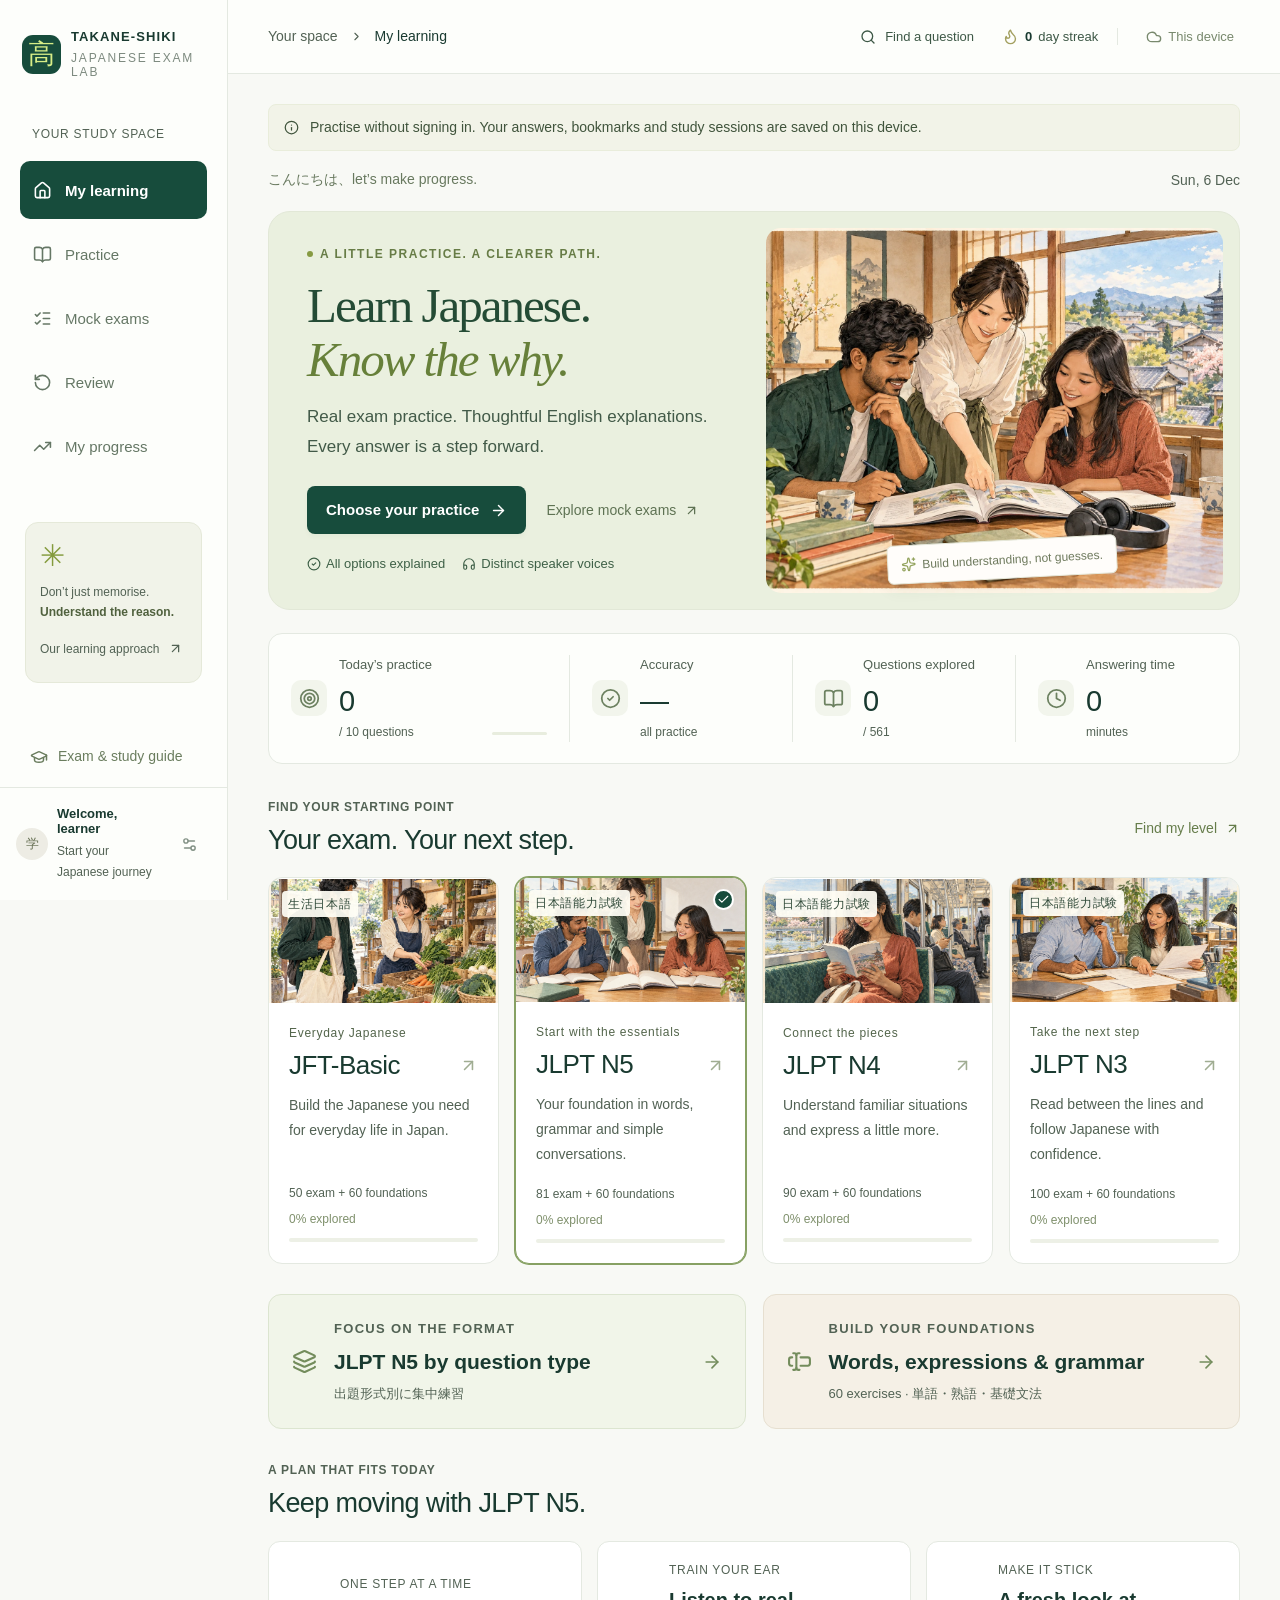
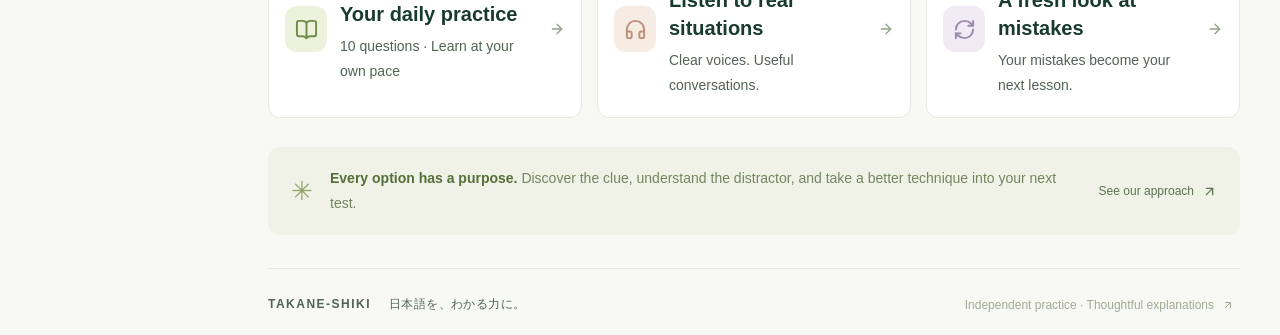
==== exam-lab.html @ a486f993 "Publish Japanese Exam Lab with 94 voiced listening questions" ====
<!doctype html>
<html lang="en"><head><meta charset="UTF-8"><meta name="viewport" content="width=device-width,initial-scale=1"><meta name="theme-color" content="#174c3c"><meta name="description" content="JFT-Basic and JLPT N5, N4, N3: 561 exercises, full listening audio, English explanations and saved practice on this device."><title>TAKANE-SHIKI | Japanese Exam Lab</title><link rel="icon" href="./exam-lab-favicon.svg">  <script type="module" crossorigin src="./exam-lab-assets-index-B3sRpAx_.js"></script>
  <link rel="stylesheet" crossorigin href="./exam-lab-assets-index-Cwja8sv9.css">
</head><body><div id="root"></div></body></html>
---- exam-lab-assets-index-Cwja8sv9.css ----
:root{--ink:#193a30;--green:#174c3c;--green-deep:#143e31;--lime:#d7ed87;--cream:#f8f9f5;--white:#fff;--muted:#718078;--line:#e4e9e1;--peach:#f6dfd2;--lilac:#ece6f5;--blue:#e1edf0;--red:#ac5045;--radius:18px;color:var(--ink);background:var(--cream);font-synthesis:none;text-rendering:optimizelegibility;-webkit-font-smoothing:antialiased;font-family:Arial,Helvetica Neue,Noto Sans JP,sans-serif}*{box-sizing:border-box}body{margin:0}button,input,select{font:inherit}button,a,input,select{-webkit-tap-highlight-color:transparent}button{cursor:pointer;color:inherit}a{color:inherit;text-decoration:none}button:disabled{cursor:not-allowed;opacity:.5}button{background:0 0;border:0}img{max-width:100%;display:block}h1,h2,h3,h4,p{margin:0}p{line-height:1.65}strong,b{font-weight:700}button,select,input{touch-action:manipulation}select{border:1px solid var(--line);min-height:42px;color:var(--ink);background:#fff;border-radius:9px;max-width:100%;padding:9px 29px 9px 12px}ul{padding-left:20px;line-height:1.75}::selection{color:#143e31;background:#d7ed87}.app-shell{min-height:100vh}.sidebar{border-right:1px solid var(--line);z-index:40;background:#fdfefb;flex-direction:column;width:228px;padding:29px 20px 0;display:flex;position:fixed;inset:0 auto 0 0}.brand{align-items:center;gap:10px;padding:0 2px;display:flex}.brand-mark{background:var(--green);width:39px;height:39px;color:var(--lime);border-radius:11px;flex-shrink:0;place-items:center;display:grid}.brand-mark span{font-family:serif;font-size:27px;font-weight:600;line-height:1}.brand strong{letter-spacing:1.1px;white-space:nowrap;font-size:13px;display:block}.brand small{letter-spacing:1.85px;color:#7d8a7f;margin-top:7px;font-size:12px;display:block}.nav-caption{letter-spacing:1.65px;color:#8e9a90;margin:46px 12px 18px;font-size:12px}.sidebar nav{flex-direction:column;gap:6px;display:flex}.sidebar nav button{text-align:left;color:#7b877e;border-radius:10px;align-items:center;gap:13px;min-height:54px;padding:13px;font-size:13px;transition:background .15s,color .15s;display:flex}.sidebar nav button span{display:block}.sidebar nav button small{display:none}.sidebar nav button.active{color:var(--green);background:#eaf0de;font-weight:700}.sidebar nav button:hover{color:var(--green);background:#f0f3eb}.sidebar nav button b{background:#fff;border-radius:5px;margin-left:auto;padding:3px 6px;font-size:12px}.sidebar-note{background:#f1f3e9;border:1px solid #e5e9d9;border-radius:13px;margin:47px 5px 25px;padding:18px 14px}.note-flower{color:#849b3d;font-size:30px;line-height:1}.sidebar-note p{color:#6f7c61;margin:11px 0;font-size:12px;line-height:1.7}.sidebar-note p strong{color:#50613e;font-size:12px}.sidebar-note button{align-items:center;gap:9px;padding:5px 0;font-size:12px;display:flex}.sidebar-bottom{color:#7c887b;align-items:center;gap:10px;margin-top:auto;padding:16px 10px 20px;font-size:12px;display:flex}.sidebar-bottom:hover{color:var(--green)}.sidebar-user{border-top:1px solid var(--line);align-items:center;gap:9px;margin:0 -20px;padding:18px 16px;display:flex}.user-avatar{color:#677054;background:#edece4;border-radius:50%;flex-shrink:0;place-items:center;width:32px;height:32px;font-size:13px;font-weight:600;display:grid}.sidebar-user strong{font-size:12px;display:block}.sidebar-user small{color:#8b958c;margin-top:5px;font-size:12px;display:block}.sidebar-user .icon-btn{width:24px;height:35px;margin-left:auto}.icon-btn{color:#819084;border-radius:8px;flex-shrink:0;place-items:center;min-width:36px;min-height:36px;display:inline-grid}.icon-btn:hover{color:var(--green);background:#f0f3e9}.main-shell{margin-left:228px}.topbar{border-bottom:1px solid var(--line);background:#fdfefb;justify-content:space-between;align-items:center;gap:15px;height:74px;padding:0 40px;display:flex}.breadcrumb{color:#859087;align-items:center;gap:12px;font-size:12px;display:flex}.breadcrumb strong{color:#4c6457;font-weight:500}.topbar-left,.topbar-right{align-items:center;gap:22px;display:flex}.top-search{color:#8b958d;align-items:center;gap:9px;font-size:12px;display:flex}.streak{color:#8c978a;border-right:1px solid var(--line);align-items:center;gap:6px;padding-right:19px;font-size:12px;display:flex}.streak svg{color:#a3a060}.streak strong{color:var(--ink);font-size:13px}.sync-status{color:#6d8874;align-items:center;gap:6px;min-height:36px;font-size:12px;display:flex}.sync-status.offline{color:#a5653e}.sync-status.pending svg{animation:1.5s infinite pulse}.main-content{max-width:1600px;min-height:calc(100vh - 74px);margin:auto;padding:30px 40px 0}.greeting{color:#718071;justify-content:space-between;align-items:center;margin-bottom:22px;font-size:12px;display:flex}.date-label{color:#96a092;font-size:12px}.hero{background:#eaf0df;border:1px solid #e2e8d7;border-radius:22px;grid-template-columns:1.15fr 1fr;min-height:342px;display:grid;position:relative;overflow:hidden}.hero-text{z-index:1;padding:35px 0 34px 38px;position:relative}.hero-kicker{letter-spacing:1.5px;color:#718055;align-items:center;gap:7px;font-size:12px;font-weight:600;display:flex}.hero-kicker>span{background:#879b43;border-radius:50%;width:6px;height:6px}.hero h1{letter-spacing:-2px;color:#244b35;margin:18px 0 14px;font-family:Georgia,Times New Roman,serif;font-size:49px;font-weight:400;line-height:1.11}.hero h1 em{color:#67803a;font-weight:400}.hero-actions{align-items:center;gap:20px;margin-top:23px;display:flex}.btn{white-space:nowrap;border-radius:8px;justify-content:center;align-items:center;gap:11px;min-height:44px;padding:12px 19px;font-size:12px;font-weight:600;transition:background .16s,transform .16s;display:inline-flex}.btn:hover{transform:translateY(-1px)}.btn.primary{background:var(--green);color:#fff;box-shadow:0 3px 5px #174c3c09}.btn.primary:hover{background:#216149}.btn.secondary{color:#536b5d;background:#fff;border:1px solid #dfe5dc}.btn.secondary:hover{background:#f1f4ec}.btn.compact{min-height:40px;padding:10px 13px}.btn.full{width:100%}.text-link{color:#5e7253;align-items:center;gap:8px;min-height:32px;padding:5px 0;font-size:12px;display:inline-flex}.text-link:hover{color:#153f2e}.hero-foot{color:#7d8a6e;gap:18px;margin-top:20px;font-size:12px;display:flex}.hero-foot span{align-items:center;gap:5px;display:flex}.hero-art{justify-content:center;align-items:center;padding:0 9px 0 0;display:flex;position:relative}.hero-art>img{object-fit:contain;width:100%;height:100%;max-height:340px;transform:scale(1.06)}.floating-label{white-space:nowrap;color:#6d795c;background:#fffdfa;border:1px solid #e6e8da;border-radius:6px;align-items:center;gap:6px;padding:11px 13px;font-size:12px;display:flex;position:absolute;bottom:32px;left:50%;transform:translate(-50%)rotate(-3deg);box-shadow:0 6px 16px #294d3810}.floating-label svg{color:#93a35d}.stats-strip{border:1px solid var(--line);background:#fdfefb;border-radius:14px;grid-template-columns:1.35fr 1fr 1fr 1fr;margin-top:23px;padding:21px 0;display:grid}.stats-strip>div{border-right:1px solid var(--line);align-items:center;gap:12px;padding:0 22px;display:flex;position:relative}.stats-strip>div:last-child{border:0}.stat-icon{color:#6c8160;background:#f2f5ec;border-radius:10px;flex-shrink:0;place-items:center;width:36px;height:36px;display:grid}.stats-strip>div>div>span{color:#8c9687;margin-bottom:7px;font-size:12px;display:block}.stats-strip strong{white-space:nowrap;letter-spacing:-.5px;font-size:20px;font-weight:500}.stats-strip strong small{letter-spacing:0;color:#9ba391;font-size:12px;font-weight:400}.daily-mini{background:#e8edde;border-radius:4px;align-self:flex-end;width:55px;height:3px;margin-bottom:7px;margin-left:auto;overflow:hidden}.daily-mini i{background:#96ac62;height:100%;display:block}.section-head{justify-content:space-between;align-items:center;gap:20px;margin-bottom:19px;display:flex}.eyebrow{letter-spacing:1.5px;color:#8e9a88;align-items:center;gap:6px;font-size:12px;font-weight:600;display:flex}.section-head h2{letter-spacing:-.6px;margin-top:7px;font-size:20px;font-weight:500}.course-section{margin-top:34px}.course-grid{grid-template-columns:repeat(4,minmax(0,1fr));gap:16px;display:grid}.course-card{text-align:left;border:1px solid var(--line);background:#fff;border-radius:14px;padding:0;transition:box-shadow .18s,transform .18s,border .18s;position:relative;overflow:hidden}.course-card:hover{transform:translateY(-3px);box-shadow:0 10px 20px #294d3809}.course-card.chosen{border-color:#87a163;box-shadow:0 0 0 1px #87a163}.course-art{background:#f0e4d9;height:124px;position:relative;overflow:hidden}.course-art img{object-fit:cover;width:100%;height:100%}.course-card.lime .course-art{background:#ecf0de}.course-card.lilac .course-art{background:#eee8f4}.course-card.blue .course-art{background:#e3edef}.course-label{letter-spacing:.8px;color:#786d56;background:#ffffffba;border-radius:4px;padding:4px 6px;font-size:12px;position:absolute;top:12px;left:13px}.chosen-check{background:var(--green);color:#fff;border:2px solid #fff;border-radius:50%;place-items:center;width:21px;height:21px;display:grid;position:absolute;top:11px;right:11px}.course-title{justify-content:space-between;align-items:center;margin:7px 0 10px;display:flex}.course-title h3{letter-spacing:-.5px;font-size:21px;font-weight:500}.course-title svg{color:#a0ad92}.course-progress{color:#9da58f;justify-content:space-between;gap:6px;margin-top:17px;font-size:12px;display:flex}.progress-track{background:#edf0e6;border-radius:5px;height:4px;overflow:hidden}.course-progress+.progress-track{margin-top:9px}.progress-track i{border-radius:inherit;background:#8fa75f;height:100%;transition:width .25s;display:block}.next-section{margin-top:32px}.next-grid{grid-template-columns:repeat(3,1fr);gap:15px;display:grid}.next-card{text-align:left;border:1px solid var(--line);background:#fff;border-radius:12px;align-items:center;gap:13px;padding:19px 16px;display:flex}.next-card:hover{background:#fafcf6;border-color:#c6d5b4}.next-card>svg{color:#92a185;flex-shrink:0;width:16px;margin-left:auto}.next-icon{border-radius:12px;flex-shrink:0;place-items:center;width:42px;height:46px;display:grid}.next-icon.green{color:#728c4b;background:#edf2dc}.next-icon.peach{color:#bc907b;background:#f7ece4}.next-icon.purple{color:#9b89ac;background:#f0ebf5}.mini-label{letter-spacing:1px;color:#a2ab97;margin-bottom:7px;font-size:12px;display:block}.next-card h3{margin-bottom:6px;font-size:12px;font-weight:600}.bottom-note{background:#f0f2e8;border-radius:12px;align-items:center;gap:17px;margin-top:29px;padding:19px 23px;display:flex}.tiny-mark{color:#92a368;font-size:26px}.bottom-note p{color:#909b81;flex:1;font-size:12px}.bottom-note .text-link{white-space:nowrap;font-size:12px}.app-footer{border-top:1px solid var(--line);color:#9ba593;justify-content:space-between;align-items:center;gap:20px;margin-top:33px;padding:27px 0 22px;font-size:12px;display:flex}.app-footer>span{letter-spacing:1.5px;font-weight:600}.app-footer>span span{letter-spacing:.4px;margin-left:13px;font-size:12px;font-weight:400}.app-footer button{color:#a0aa94;align-items:center;gap:8px;font-size:12px;display:flex}.page-intro{margin:13px 0 10px}.page-intro h1{letter-spacing:-1.5px;margin-top:14px;font-family:Georgia,Times New Roman,serif;font-size:38px;font-weight:400;line-height:1.2}.page-description{color:#8a9684;max-width:740px;margin:11px 0 25px;font-size:12px}.exam-switch{border:1px solid var(--line);background:#f0f3ea;border-radius:10px;flex-shrink:0;gap:3px;max-width:100%;padding:4px;display:inline-flex}.exam-switch button{color:#809072;white-space:nowrap;border-radius:7px;min-height:37px;padding:10px 19px;font-size:12px}.exam-switch button.selected{color:#2b533b;background:#fff;font-weight:600;box-shadow:0 2px 7px #26442f0b}.practice-toolbar{justify-content:space-between;align-items:center;gap:20px;margin-top:28px;display:flex}.search-field{border:1px solid var(--line);color:#9ba48f;background:#fff;border-radius:9px;align-items:center;gap:9px;width:100%;max-width:350px;padding:0 12px;display:flex}.search-field input{width:100%;min-width:0;color:var(--ink);background:0 0;border:0;outline:0;padding:13px 0;font-size:12px}.search-field input::placeholder{color:#a1aa98}.section-tabs{border-bottom:1px solid var(--line);flex-wrap:wrap;gap:7px;margin-bottom:21px;padding:23px 0 17px;display:flex}.section-tabs button{white-space:nowrap;color:#88977b;border-radius:7px;min-height:36px;padding:9px 12px;font-size:12px}.section-tabs button span{color:#a7b199;margin-left:6px;font-size:12px}.section-tabs button.active{color:#456333;background:#eaf0dc}.section-tabs button:hover{background:#f0f4e7}.practice-layout{grid-template-columns:minmax(0,1fr) 265px;align-items:start;gap:25px;display:grid}.question-browser{border:1px solid var(--line);background:#fff;border-radius:13px;min-width:0;overflow:hidden}.browser-head{border-bottom:1px solid var(--line);flex-wrap:wrap;align-items:center;gap:9px;padding:18px;display:flex}.browser-head h2{margin-right:auto;font-size:13px;font-weight:500}.browser-head h2 span{color:#a0aa94;margin-left:7px;font-size:12px;display:inline-block}.browser-head select{max-width:190px;min-height:35px;padding:8px;font-size:12px}.question-row{border-bottom:1px solid #edf0e8;align-items:center;padding-right:10px;display:flex}.question-row:last-child{border:0}.question-open{text-align:left;flex:1;align-items:center;gap:15px;min-width:0;padding:20px 10px 20px 20px;display:flex}.question-row:hover{background:#fafcf6}.row-number{color:#a1ad92;background:#f4f6ee;border-radius:8px;flex-shrink:0;place-items:center;width:32px;height:34px;font-size:12px;display:grid}.row-number.done{color:#597d36;background:#e9f1dc}.row-number.wrong{color:#ad7d66;background:#f8e9e0}.question-open>div{flex:1;min-width:0}.row-meta{color:#99a38d;flex-wrap:wrap;align-items:center;gap:6px;font-size:12px;display:flex}.question-open h3{margin:6px 0;font-size:12px;font-weight:500;line-height:1.5}.question-open>svg{color:#abb89b}.bookmark-btn{color:#a1ae94}.bookmarked{color:#819943!important}.practice-plan{border:1px solid var(--line);background:#fff;border-radius:13px;padding:0 22px 22px;position:sticky;top:22px;overflow:hidden}.plan-image{background:#edf1df;height:135px;margin:0 -22px 21px;overflow:hidden}.plan-image img{object-fit:cover;width:100%;height:100%}.plan-image.peach{background:#f6e6dc}.plan-image.lilac{background:#eee9f4}.plan-image.blue{background:#e4edef}.practice-plan h2{letter-spacing:-.5px;margin:10px 0;font-family:Georgia,serif;font-size:25px;font-weight:400}.practice-plan>p{color:#8c987c;font-size:12px;line-height:1.8}.practice-plan>label{color:#81936e;margin:20px 0 16px;font-size:12px;display:block}.practice-plan select{width:100%;margin-top:9px;font-size:12px;display:block}.plan-points{flex-direction:column;gap:10px;margin-top:21px;display:flex}.plan-points span{color:#92a07f;align-items:center;gap:7px;font-size:12px;display:flex}.plan-points svg{color:#8da964}.empty-state{text-align:center;max-width:590px;margin:auto;padding:55px 20px}.empty-icon{color:#8b9e66;background:#eff2e4;border-radius:19px;place-items:center;width:63px;height:63px;margin:0 auto 22px;display:grid}.empty-state h3{letter-spacing:-.6px;font-family:Georgia,serif;font-size:24px;font-weight:400}.empty-state p{color:#9aa58d;max-width:390px;margin:13px auto 23px;font-size:12px}.mock-layout{grid-template-columns:minmax(0,1fr) 270px;align-items:start;gap:26px;margin-top:25px;display:grid}.mock-card{border:1px solid var(--line);background:#fff;border-radius:17px;overflow:hidden}.mock-card-head{background:#f0f4e8;justify-content:space-between;align-items:center;gap:15px;padding:27px 28px;display:flex}.mock-card-head h2{letter-spacing:-1px;margin:13px 0;font-family:Georgia,serif;font-size:38px;font-weight:400}.mock-card-head img{object-fit:contain;width:180px;height:116px}.mock-numbers{border-bottom:1px solid var(--line);padding:22px 28px;display:flex}.mock-numbers>div{border-right:1px solid var(--line);color:#7f9466;align-items:center;gap:9px;margin-right:25px;padding-right:25px;display:flex}.mock-numbers>div:last-child{border:0;margin:0;padding:0}.mock-numbers strong{color:#456134;white-space:nowrap;font-size:20px;font-weight:500}.mock-numbers small{color:#97a687;font-size:12px;font-weight:400}.mock-sections{padding:8px 28px}.mock-sections>div{border-bottom:1px solid var(--line);align-items:center;gap:17px;padding:21px 0;display:flex}.mock-sections>div:last-child{border:0}.section-no{color:#99ac7e;background:#f0f4e6;border-radius:8px;place-items:center;width:35px;height:37px;font-size:12px;display:grid}.mock-sections h3{margin-bottom:6px;font-size:12px;font-weight:500}.mock-sections strong{color:#8a9b77;margin-left:auto;font-size:12px;font-weight:500}.mock-foot{border-top:1px solid var(--line);background:#fafbf6;align-items:center;gap:24px;padding:21px 28px;display:flex}.soft-card{background:#edf2e4;border:1px solid #e4ead8;border-radius:13px;padding:25px 22px}.soft-card>svg{color:#94a56a;margin-bottom:17px}.soft-card h3{letter-spacing:-.7px;font-family:Georgia,serif;font-size:23px;font-weight:400}.soft-card p{color:#8e9c7c;margin-top:12px;font-size:12px}.soft-card ul{color:#869776;margin:17px 0 0;padding-left:16px;font-size:12px}.soft-card li{padding:4px 0}.score-note{color:#93a181;gap:10px;padding:18px 4px;font-size:12px;display:flex}.score-note>svg{color:#98a97a;flex-shrink:0;margin-top:3px}.score-note.inline{background:#f0f3e8;border-radius:10px;margin:18px 0;padding:17px 22px}.review-controls{justify-content:space-between;align-items:center;gap:15px;margin:25px 0;display:flex}.segmented{background:#eef2e5;border-radius:9px;gap:4px;padding:4px;display:flex}.segmented button{color:#869977;border-radius:7px;align-items:center;gap:6px;padding:11px 15px;font-size:12px;display:flex}.segmented button.active{color:#496a33;background:#fff;box-shadow:0 1px 4px #233d200a}.segmented button span{color:#a2af92;margin-left:4px;font-size:12px}.review-summary{justify-content:space-between;align-items:center;gap:20px;margin:27px 0;display:flex}.review-summary h2{letter-spacing:-.5px;font-size:18px;font-weight:500}.review-summary p{color:#95a386;margin-top:8px;font-size:12px}.review-grid{grid-template-columns:repeat(3,1fr);gap:19px;display:grid}.review-card{border:1px solid var(--line);background:#fff;border-radius:13px;position:relative;overflow:hidden}.review-illustration{object-fit:cover;width:100%;height:144px}.review-card-body{padding:20px;position:relative}.tag{color:#7b9160;white-space:nowrap;background:#eff4e4;border-radius:5px;align-items:center;gap:5px;padding:6px 9px;font-size:12px;display:inline-flex}.review-card h3{margin:15px 0 8px;font-size:15px;font-weight:500;line-height:1.5}.review-card p{color:#99a78a;margin-bottom:18px;font-size:12px}.save-in-card{color:#9bad7f;position:absolute;top:15px;right:12px}.history-heading{justify-content:space-between;align-items:center;gap:20px;display:flex}.history-stats{border:1px solid var(--line);background:#fff;border-radius:14px;grid-template-columns:repeat(4,1fr);margin:28px 0;padding:25px 0;display:grid}.history-stats>div{border-right:1px solid var(--line);padding:0 25px}.history-stats>div:last-child{border:0}.history-stats span{color:#9aa68b;font-size:12px;display:block}.history-stats strong{letter-spacing:-1.5px;margin:13px 0;font-size:34px;font-weight:400;display:block}.history-stats strong small{letter-spacing:0;font-size:12px}.history-stats small{color:#9eab8f;font-size:12px}.history-grid{grid-template-columns:1.1fr 1fr;align-items:stretch;gap:23px;display:grid}.weekly-card,.skills-card,.sessions-card{border:1px solid var(--line);background:#fff;border-radius:14px;padding:25px}.weekly-card h2,.skills-card h2,.sessions-card h2{letter-spacing:-.4px;margin:0;font-size:16px;font-weight:500}.small-muted{color:#9ba88d;font-size:12px;line-height:1.7}.weekly-chart{justify-content:space-around;gap:10px;height:220px;padding-top:14px;display:flex}.weekly-chart>div{color:#a4af96;flex-direction:column;flex:1;align-items:center;font-size:12px;display:flex}.chart-column{background:linear-gradient(#f7f9f2,#f2f5e9);border-radius:7px;align-items:end;width:100%;max-width:28px;height:155px;margin:10px 0 14px;display:flex;position:relative}.chart-column i{background:#9cb575;border-radius:6px;width:100%;min-height:1px;display:block}.weekly-chart small{color:#a2b08f;font-size:12px}.weekly-chart small.today{color:#587a36;font-weight:600}.skills-card .exam-switch{margin:18px 0 5px}.skills-card .exam-switch button{min-height:29px;padding:8px 14px;font-size:12px}.skill-line{margin-top:17px}.skill-line>div:first-child{color:#8ca276;justify-content:space-between;align-items:center;margin-bottom:8px;font-size:12px;display:flex}.skill-line strong{color:#73924e;font-size:12px;font-weight:500}.skill-line small{color:#a9b599;margin-top:6px;font-size:12px;display:block}.sessions-card{margin-top:24px}.session-history{margin-top:22px}.session-history>button{text-align:left;border-top:1px solid var(--line);align-items:center;gap:15px;width:100%;padding:19px 0;display:flex}.session-history>button:hover{background:#fafcf5}.session-history>button>div{flex:1}.session-kind{color:#89a163;background:#eef2e3;border-radius:10px;flex-shrink:0;place-items:center;width:42px;height:43px;display:grid}.session-kind.mock-kind{color:#b49b81;background:#f3e9e0}.session-history h3{font-size:12px;font-weight:500}.session-history h3>span{color:#97a688;font-size:12px}.session-history p{color:#a5b397;margin-top:7px;font-size:12px}.status-tag{color:#b59e7b;background:#faf3e6;border-radius:5px;padding:6px 8px;font-size:12px}.status-tag.completed{color:#92a97d;background:#f0f5e7}.session-history>button>svg{color:#a3b193}.guide-hero{background:#edf2e3;border-radius:18px;grid-template-columns:1fr 1fr;align-items:center;gap:10px;margin-top:28px;display:grid;overflow:hidden}.guide-hero>img{object-fit:cover;width:100%;height:280px}.guide-hero>div{padding:28px 34px}.guide-hero h2{letter-spacing:-1px;margin:16px 0;font-family:Georgia,serif;font-size:33px;font-weight:400;line-height:1.2}.guide-hero p{color:#899d75;font-size:12px;line-height:1.8}.guide-steps{grid-template-columns:repeat(3,1fr);gap:25px;margin:35px 0;display:grid}.guide-steps>div{border-top:1px solid #dce5d0;padding-top:23px}.guide-steps span{color:#b2c49a;font-family:Georgia,serif;font-size:30px}.guide-steps h3{margin:15px 0 10px;font-size:14px;font-weight:500}.guide-steps p{color:#94a784;font-size:12px;line-height:1.8}.level-guide{margin-top:40px}.level-guide h2,.source-card h2{letter-spacing:-.5px;margin-bottom:20px;font-size:21px;font-weight:500}.level-table{border:1px solid var(--line);background:#fff;border-radius:12px;margin-bottom:15px;overflow:hidden}.level-table button{border-bottom:1px solid var(--line);text-align:left;align-items:center;gap:20px;width:100%;padding:20px 22px;display:flex}.level-table button:last-child{border:0}.level-table strong{min-width:100px;font-size:14px;font-weight:500}.level-table span{color:#8fa47d;flex:1;font-size:12px}.level-table span:nth-last-child(2){white-space:nowrap;color:#a7b498;flex:0;font-size:12px}.level-table svg{color:#8ea575;flex-shrink:0}.source-card{border:1px solid var(--line);background:#fff;border-radius:15px;margin-top:35px;padding:28px}.source-card p{color:#8a9f77;margin-top:13px;font-size:12px;line-height:1.9}.source-card small{color:#aab89a;margin-top:24px;font-size:12px;display:block}.source-links{grid-template-columns:1fr 1fr;gap:10px;margin-top:24px;display:grid}.source-links a{color:#779657;background:#f4f7ed;border-radius:7px;justify-content:space-between;align-items:center;gap:10px;padding:12px;font-size:12px;display:flex}.source-links a:hover{background:#ebf2de}.session-top{justify-content:space-between;align-items:center;gap:15px;margin:2px 0 20px;display:flex}.session-top>div{align-items:center;gap:13px;display:flex}.session-mode{letter-spacing:1px;color:#9eaf8b;font-size:12px}.session-time{color:#7a9860;font-variant-numeric:tabular-nums;justify-content:flex-end;align-items:center;gap:7px;min-width:90px;font-size:15px;display:flex}.session-time small{color:#a3b18f;font-size:12px}.session-time.urgent{color:#b17759}.session-progress{align-items:center;gap:20px;margin-bottom:27px;display:flex}.session-progress>.progress-track{flex:1;height:5px}.session-layout{grid-template-columns:minmax(0,1fr) 220px;align-items:start;gap:24px;display:grid}.session-primary{min-width:0}.question-card{border:1px solid var(--line);background:#fff;border-radius:15px;padding:28px 30px}.question-card-meta{color:#a1af92;align-items:center;gap:12px;font-size:12px;display:flex}.question-card-meta .icon-btn{margin-left:auto}.question-title{letter-spacing:-.4px;margin:15px 0 20px;font-size:22px;font-weight:500;line-height:1.5}.question-illustration{border:1px solid #edf0e6;border-radius:11px;margin:22px 0;overflow:hidden}.question-illustration img{object-fit:cover;width:100%;max-height:220px}.question-illustration figcaption{text-align:center;color:#a3b291;background:#f9fbf4;padding:7px;font-size:12px}.reading-passage{white-space:pre-wrap;letter-spacing:.2px;color:#344c3a;background:#f7f9f2;border:1px solid #e5ebdf;border-radius:9px;margin:23px 0;padding:24px;font-size:17px;line-height:2}.question-prompt{white-space:pre-wrap;letter-spacing:.15px;color:#2f4934;overflow-wrap:anywhere;margin:23px 0;font-size:18px;line-height:1.9}.question-prompt strong{color:#3f6740;text-underline-offset:5px;-webkit-text-decoration:underline #bed28f;text-decoration:underline #bed28f}.answer-options{flex-direction:column;gap:11px;margin-top:25px;display:flex}.answer-option{text-align:left;color:#4c6146;background:#fff;border:1px solid #e3e9db;border-radius:9px;align-items:center;gap:14px;width:100%;min-height:63px;padding:16px 17px;transition:background .15s,border .15s;display:flex}.answer-option:hover:not(:disabled){background:#f7faef;border-color:#b3c694}.option-number{color:#91a47d;background:#fafcf6;border:1px solid #e4ebdb;border-radius:6px;flex-shrink:0;place-items:center;width:26px;height:26px;font-size:12px;display:grid}.answer-option>span:nth-child(2){white-space:pre-wrap;overflow-wrap:anywhere;flex:1;font-size:16px;line-height:1.6}.answer-option.selected .option-number{color:#fff;background:#809c58;border-color:#809c58}.option-radio{border:1px solid #dce5ce;border-radius:50%;flex-shrink:0;width:17px;height:17px}.answer-option.selected .option-radio{border:5px solid #859e62}.answer-option:disabled{opacity:1;cursor:default}.answer-option.correct{box-shadow:none;color:#4e7334;background:#edf5e3;border-color:#82a659}.answer-option.correct .option-number{color:#fff;background:#7f9f59;border-color:#7f9f59}.answer-option.incorrect{box-shadow:none;color:#a37960;background:#fbefea;border-color:#d6ae9b}.answer-option.incorrect .option-number{color:#fff;background:#c49c87;border-color:#c49c87}.audio-choice{align-items:center;gap:10px;font-size:15px;display:flex}.question-actions{justify-content:space-between;align-items:center;gap:15px;margin-top:26px;display:flex}.keyboard-hint{text-align:center;color:#b2bda5;margin-top:20px;font-size:12px}.answer-feedback{color:#749451;background:#f0f6e7;border-radius:9px;align-items:start;gap:12px;margin-top:22px;padding:18px;display:flex}.answer-feedback>svg{flex-shrink:0;margin-top:2px}.answer-feedback strong{font-size:12px;font-weight:600;display:block}.answer-feedback p{color:#91a67e;margin-top:6px;font-size:12px;line-height:1.8}.answer-feedback.wrong{color:#b49669;background:#faf2e8}.session-side{position:sticky;top:22px}.session-map{border:1px solid var(--line);background:#fff;border-radius:13px;padding:21px 18px}.session-map h3{margin:13px 0;font-size:15px;font-weight:500;line-height:1.5}.session-map>p{color:#a0b18f;margin-bottom:18px;font-size:12px}.question-map{grid-template-columns:repeat(5,1fr);gap:6px;max-height:430px;margin-top:20px;padding:2px;display:grid;overflow:auto}.question-map button{color:#adbb9e;background:#fdfef9;border:1px solid #e7eddc;border-radius:5px;height:29px;font-size:12px}.question-map button.answered{color:#7c9c59;background:#e8efdc;border-color:#dce7cc}.question-map button.correct{color:#70914c;background:#deedcc;border-color:#cfe0b8}.question-map button.incorrect{color:#b49773;background:#f2e6d9;border-color:#e9d5bf}.question-map button.current{color:#456e29;border:2px solid #7b9c56;font-weight:700}.question-map button:disabled{opacity:.3}.map-legend{color:#adbc9b;gap:9px;margin-top:19px;font-size:12px;display:flex}.map-legend span{align-items:center;gap:4px;display:flex}.map-legend i{border:1px solid #dee9d0;border-radius:2px;width:7px;height:7px}.map-legend i.filled{background:#c5d9a7}.session-tip{margin-top:15px;padding:24px 15px}.session-tip>svg{color:#a0b584}.session-tip h4{margin:12px 0 9px;font-size:12px;font-weight:500}.session-tip p{color:#a1b28f;font-size:12px;line-height:1.85}.audio-box{background:#f6f9ee;border:1px solid #dfe8d4;border-radius:12px;margin:22px 0;padding:20px}.audio-heading{align-items:center;gap:11px;display:flex}.audio-symbol{color:#8da86a;background:#e9f0d8;border-radius:10px;flex-shrink:0;place-items:center;width:36px;height:36px;display:grid}.audio-heading strong{font-size:12px;font-weight:500;display:block}.audio-heading>div>span{color:#a4b191;margin-top:5px;font-size:12px;display:block}.audio-quality{letter-spacing:1px;color:#b0bd9e;border:1px solid #e1e9d2;border-radius:4px;margin-left:auto;padding:4px;font-size:12px}.audio-controls{align-items:center;gap:17px;margin-top:20px;display:flex}.audio-play{color:#fff;background:#72934c;border-radius:50%;flex-shrink:0;place-items:center;width:45px;height:45px;display:grid}.audio-play:hover{background:#597c35}.audio-play>svg{width:18px}.audio-wave{flex:1;justify-content:center;align-items:center;gap:3px;height:43px;display:flex;overflow:hidden}.audio-wave span{background:#d3dfbe;border-radius:3px;flex:1;min-width:2px;max-width:3px}.audio-wave span.heard{background:#789b50}.audio-controls select{background:0 0;border:1px solid #dde7cc;min-height:33px;padding:6px 7px;font-size:12px}.speaker-list{flex-wrap:wrap;gap:7px;margin-top:18px;display:flex}.speaker-chip{color:#9cac89;border:1px solid #e3eacf;border-radius:5px;align-items:center;gap:5px;padding:5px 7px;font-size:12px;display:flex}.speaker-chip i{color:#7b9955;background:#dce9c6;border-radius:4px;place-items:center;width:16px;height:16px;font-size:12px;font-style:normal;display:grid}.speaker-B i{color:#b79276;background:#f0ddcf}.speaker-C i,.speaker-N i{color:#a58db6;background:#e4dbed}.speaker-chip.speaking{background:#fff;border-color:#c5d7ac}.live-dot{background:#9fb07c;border-radius:50%;width:4px;height:4px;margin-left:3px;animation:1s infinite pulse}.audio-error{color:#b18d73;align-items:center;gap:6px;margin-top:14px;font-size:12px;display:flex}.audio-foot{color:#a7b493;margin-top:13px;font-size:12px}.transcript{border-top:1px solid #dde7cd;margin-top:19px;padding-top:17px}.transcript h4{margin-bottom:12px;font-size:12px;font-weight:500}.transcript h4 span{color:#b0bd9d;margin-left:7px;font-size:12px;font-weight:400}.transcript p{color:#647e51;white-space:pre-wrap;border-radius:5px;align-items:start;gap:9px;padding:8px 5px;font-size:13px;line-height:1.9;display:flex}.transcript p.active-line{background:#eaf2dd}.speaker-badge{color:#89a267;background:#e1ebd0;border-radius:5px;flex-shrink:0;place-items:center;width:22px;height:22px;margin-top:2px;font-size:12px;display:grid}.speaker-badge.speaker-B{color:#b69b7f;background:#f2e4d9}.speaker-badge.speaker-C,.speaker-badge.speaker-N{color:#ad96bb;background:#e9e0ef}.explanation{border:1px solid var(--line);background:#fff;border-radius:15px;margin-top:24px;padding:29px}.explanation-title{border-bottom:1px solid var(--line);margin-bottom:23px;padding-bottom:21px}.explanation-title h2{letter-spacing:-.7px;margin:11px 0 7px;font-family:Georgia,serif;font-size:27px;font-weight:400}.explanation-title p{color:#9daf8a;font-size:12px}.explain-block{margin-top:24px}.explain-block h3{color:#769652;align-items:center;gap:9px;margin-bottom:11px;font-size:13px;font-weight:600;display:flex}.explain-block h3 svg{flex-shrink:0}.explain-block p{color:#738c60;white-space:pre-wrap;overflow-wrap:anywhere;font-size:13px;line-height:1.95}.explain-block p strong{color:#4e7039;background:#f1f6e7;font-weight:700}.focus-block{background:#f2f6ea;border-radius:9px;margin-top:0;padding:17px 19px}.focus-block h3{color:#7b965a;font-size:12px}.focus-block p{color:#839d6b;font-size:12px}.evidence-block{background:#eef4e3;border-left:3px solid #9ab773;border-radius:0 8px 8px 0;padding:20px}.evidence-block h3{color:#83a05e}.technique-block{background:#f9f3e6;border-radius:10px;padding:22px}.technique-block p{color:#a38e69;font-size:12px}.technique-block p strong{color:#9b7f4c;background:#f4e8cf}.choice-analysis{margin-top:31px}.choice-analysis>h3{font-size:14px;font-weight:500}.choice-analysis>h3 span{color:#b0bda0;margin-left:8px;font-size:12px;font-weight:400}.choice-analysis>.small-muted{margin-top:8px}.analysis-option{border:1px solid #e9eedd;border-radius:10px;margin-top:14px;padding:18px}.analysis-option.is-correct{background:#f9fcf3;border-color:#c1d5a2}.analysis-option.was-selected{background:#fefbf5;border-color:#ebd6bc}.analysis-option-head{flex-wrap:wrap;align-items:center;gap:10px;display:flex}.analysis-option-head>strong{color:#6f8b57;white-space:pre-wrap;flex:1;min-width:80px;font-size:14px;font-weight:500;line-height:1.6}.analysis-label{color:#b6ba9c;white-space:nowrap;background:#f6f7ee;border-radius:4px;align-items:center;gap:4px;padding:5px 6px;font-size:12px;display:flex}.analysis-label.good{color:#8ea96e;background:#edf5e1}.analysis-text{padding-left:36px}.analysis-text p{color:#8ea179;white-space:pre-wrap;margin-top:13px;font-size:12px;line-height:1.9}.analysis-text p b{color:#b2bca0;letter-spacing:.1px;margin-bottom:3px;font-size:12px;font-weight:600;display:block}.analysis-text p strong{color:#6d8e4f;background:#f0f5e7}.takeaway{border-top:1px solid var(--line);color:#96ae7b;align-items:start;gap:10px;margin-top:25px;padding-top:23px;display:flex}.takeaway>svg{flex-shrink:0;margin-top:3px}.takeaway p{color:#90a778;font-size:12px;line-height:1.85}.takeaway p>strong{color:#a5b592;margin-bottom:4px;font-size:12px;display:block}.result-summary{border:1px solid var(--line);background:#fff;border-radius:16px;align-items:center;gap:36px;margin-top:29px;padding:30px;display:flex}.score-ring{background:conic-gradient(#91ad66 var(--score),#eff4e6 0);border-radius:50%;flex-shrink:0;width:155px;height:155px;padding:8px}.score-ring>div{background:#fff;border-radius:50%;flex-direction:column;justify-content:center;align-items:center;width:100%;height:100%;display:flex}.score-ring strong{letter-spacing:-2px;color:#7d9e55;font-size:41px;font-weight:400}.score-ring strong small{letter-spacing:0;font-size:19px}.score-ring span{color:#a9b798;margin-top:7px;font-size:12px}.result-summary h2{letter-spacing:-1px;margin:15px 0 9px;font-family:Georgia,serif;font-size:34px;font-weight:400}.result-actions{gap:10px;margin-top:20px;display:flex}.result-skills{grid-template-columns:repeat(4,minmax(0,1fr));gap:15px;margin:25px 0 35px;display:grid}.result-skills>div{border:1px solid var(--line);background:#fff;border-radius:10px;padding:18px}.result-skills span{color:#a3b28f;font-size:12px;display:block}.result-skills strong{margin:15px 0;font-size:24px;font-weight:400;display:block}.result-skills small{color:#b0bd9e;font-size:12px}.result-review .section-head h2{font-size:22px}.result-review .section-head p{color:#a0b28b;margin-top:10px;font-size:12px}.result-question{border:1px solid var(--line);background:#fff;border-radius:11px;margin-top:10px;overflow:hidden}.result-question-head{text-align:left;align-items:center;gap:15px;width:100%;padding:20px;display:flex}.result-status{border-radius:50%;flex-shrink:0;place-items:center;width:27px;height:27px;display:grid}.result-status.correct{color:#91ae6c;background:#e8f2da}.result-status.incorrect{color:#c0a27c;background:#f7ebdc}.result-qno{color:#bac6aa;font-size:12px}.result-question-head>div{flex:1;min-width:0}.result-question-head h3{margin-top:7px;font-size:13px;font-weight:500;line-height:1.6}.result-question-head>strong{color:#a6b791;white-space:nowrap;font-size:12px;font-weight:500}.result-question-head>strong small{color:#bac8a6;margin-top:6px;font-size:12px;font-weight:400;display:block}.result-question-head>svg{color:#b1c09e;flex-shrink:0}.result-question.open .result-question-head>svg{transform:rotate(90deg)}.result-question-detail{padding:3px 25px 25px}.result-question-detail>.explanation{border:0;border-top:1px solid var(--line);border-radius:0;margin:20px 0 0;padding:20px 0 0}.preview-banner{color:#9eaa87;background:#f2f3e8;border:1px solid #e9eddb;border-radius:8px;align-items:center;gap:8px;margin-bottom:20px;padding:11px 15px;font-size:12px;display:flex}.preview-banner>svg{flex-shrink:0}.preview-banner>a{color:#6f9050;white-space:nowrap;align-items:center;gap:6px;margin-left:auto;display:flex}.bottom-nav,.mobile-menu,.mobile-close,.menu-scrim{display:none}.toast{z-index:80;background:var(--green);color:#f4f8ed;border-radius:10px;align-items:center;gap:9px;max-width:90vw;padding:14px 20px;font-size:12px;display:flex;position:fixed;bottom:25px;left:50%;transform:translate(-50%);box-shadow:0 5px 30px #123c2e20}.modal-backdrop{-webkit-backdrop-filter:blur(4px);backdrop-filter:blur(4px);z-index:100;background:#112a2454;place-items:center;padding:20px;display:grid;position:fixed;inset:0}.modal{background:#fffefb;border-radius:19px;width:100%;max-width:480px;max-height:90dvh;padding:32px;position:relative;overflow:auto;box-shadow:0 30px 100px #17352930}.modal-close{position:absolute;top:14px;right:14px}.modal-icon{color:#92ab70;background:#edf3e1;border-radius:15px;place-items:center;width:52px;height:52px;margin-bottom:21px;display:grid}.modal h2{letter-spacing:-.8px;margin:12px 0 15px;font-family:Georgia,serif;font-size:29px;font-weight:400;line-height:1.2}.modal>p{color:#95a77f;margin-bottom:23px;font-size:12px;line-height:1.9}.modal-list{margin:22px 0 26px;padding:0;list-style:none}.modal-list li{color:#91a57b;align-items:center;gap:12px;margin-top:16px;font-size:12px;line-height:1.7;display:flex}.modal-list li>svg{color:#9eb582;flex-shrink:0}.modal>.small-muted{color:#a9b896;font-size:12px}.modal-actions{justify-content:flex-end;gap:10px;display:flex}.settings-label{color:#92a47d;margin:27px 0;font-size:12px;display:block}.settings-label select{width:100%;margin-top:10px;font-size:12px;display:block}.modal>.eyebrow{margin-top:5px}@keyframes pulse{0%,to{opacity:.45}50%{opacity:1}}.explain-block p{color:#4f6654}.explain-block h3{color:#476947}.explanation-title p{color:#6f8272}.analysis-text p{color:#5a705e}.analysis-text p b{color:#748173}.analysis-option-head>strong{color:#456444}.analysis-label{color:#75806c}.analysis-label.good{color:#527936}.technique-block p{color:#786449}.technique-block h3{color:#886d3d}.focus-block p{color:#617854}.evidence-block p{color:#4f703b}.takeaway p{color:#637c51}.takeaway p>strong{color:#75866a}.reading-passage,.question-prompt{color:#263f31}@media (width>=1650px){.hero h1{font-size:60px}.hero{min-height:380px}.hero-art>img{max-height:380px}.hero-text{padding:42px 0 38px 47px}.hero p{font-size:14px}.hero-actions{margin-top:26px}.hero-foot{font-size:12px}.course-art{height:155px}.course-content>p{min-height:39px;font-size:12px}.course-content{padding:20px}.course-title h3{font-size:25px}.course-overline{font-size:12px}.next-card h3{font-size:13px}.next-card p,.mini-label{font-size:12px}.main-content{padding:35px 45px 0}}@media (width<=1250px){.sidebar{width:202px;padding:26px 15px 0}.main-shell{margin-left:202px}.brand strong{letter-spacing:.9px;font-size:12px}.brand small{letter-spacing:1.4px;font-size:12px}.brand-mark{width:34px;height:36px}.sidebar-user{margin:0 -15px}.nav-caption{font-size:12px}.sidebar nav button{padding:13px 11px;font-size:12px}.sidebar-note{margin-top:35px}.main-content{padding:28px 27px 0}.topbar{padding:0 27px}.hero h1{font-size:43px}.hero-text{padding-left:28px}.hero p{font-size:12px}.hero-actions{gap:14px}.hero-actions>.text-link{font-size:12px}.hero-art>img{transform:scale(1.14)}.hero-foot{gap:11px;font-size:12px}.stats-strip{grid-template-columns:1.15fr 1fr 1fr 1fr}.stats-strip>div{gap:9px;padding:0 14px}.stat-icon{width:32px;height:34px}.daily-mini{display:none}.stats-strip strong{font-size:18px}.stats-strip strong small{font-size:12px}.course-grid{gap:11px}.course-art{height:108px}.course-content{padding:14px 13px 16px}.course-title h3{font-size:19px}.course-content p,.course-overline,.course-progress{font-size:12px}.next-grid{gap:10px}.next-card{gap:9px;padding:16px 11px}.next-card h3{font-size:12px}.next-icon{width:34px;height:40px}.next-icon svg{width:20px}.next-card p{font-size:12px}.next-card>svg{display:none}.bottom-note{padding:17px}.bottom-note p,.bottom-note .text-link{font-size:12px}.practice-layout{grid-template-columns:minmax(0,1fr) 240px;gap:18px}.mock-layout{grid-template-columns:minmax(0,1fr) 230px;gap:20px}.mock-card-head{padding:24px}.mock-card-head img{width:130px}.mock-numbers{padding:22px}.mock-numbers>div{margin-right:15px;padding-right:15px}.mock-numbers strong{font-size:18px}.mock-numbers small{font-size:12px}.mock-foot{flex-direction:column;align-items:stretch;gap:17px}.mock-foot .btn{align-self:flex-end}.session-layout{grid-template-columns:minmax(0,1fr) 185px;gap:18px}.question-card{padding:24px}.question-map{gap:4px}.session-map{padding:18px 13px}.result-skills{grid-template-columns:repeat(3,minmax(0,1fr))}}@media (width<=1020px){.sidebar{width:176px;padding-left:12px;padding-right:12px}.main-shell{margin-left:176px}.brand{gap:7px}.brand strong{letter-spacing:.6px;font-size:12px}.brand small{letter-spacing:1px;font-size:12px}.brand-mark{border-radius:9px;width:31px;height:32px}.brand-mark span{font-size:23px}.sidebar nav button{gap:10px;padding:13px 9px;font-size:12px}.sidebar nav button svg{width:17px}.nav-caption{letter-spacing:1.1px;font-size:12px}.sidebar-note{margin-left:0;margin-right:0;padding:14px 11px}.sidebar-note p,.sidebar-note p strong{font-size:12px}.sidebar-note button{gap:5px;font-size:12px}.sidebar-bottom{gap:7px;font-size:12px}.sidebar-user{gap:6px;margin:0 -12px;padding:16px 11px}.sidebar-user strong,.sidebar-user small{font-size:12px}.user-avatar{width:28px;height:28px}.main-content{padding:25px 22px 0}.topbar{height:65px;padding:0 22px}.topbar-right{gap:14px}.top-search span{display:none}.streak{padding-right:12px}.hero{grid-template-columns:1.2fr 1fr;min-height:320px}.hero h1{font-size:38px}.hero-text{padding-top:30px;padding-left:24px}.hero-kicker{letter-spacing:1px;font-size:12px}.hero p{font-size:12px}.hero-actions{gap:12px}.hero-actions>.text-link{font-size:12px}.hero-actions>.btn{padding:10px 14px;font-size:12px}.hero-foot{gap:8px;font-size:12px}.hero-foot svg{width:11px}.floating-label{padding:9px;font-size:12px}.floating-label svg{width:12px}.stats-strip>div{gap:7px;padding:0 11px}.stat-icon{display:none}.stats-strip>div>div>span{font-size:12px}.stats-strip strong{font-size:18px}.stats-strip strong small{font-size:12px}.course-grid{grid-template-columns:repeat(2,1fr);gap:16px}.course-art{height:145px}.course-title h3{font-size:24px}.course-content{padding:18px}.course-content p{max-width:95%;min-height:34px;font-size:12px}.course-overline,.course-progress{font-size:12px}.next-grid{grid-template-columns:1fr}.next-card{gap:14px;padding:18px}.next-card h3{font-size:13px}.next-card p,.mini-label{font-size:12px}.next-icon{width:45px;height:45px}.next-card>svg{display:block}.next-card>div{flex:1}.next-card .mini-label,.bottom-note .text-link{display:none}.practice-layout{grid-template-columns:1fr}.practice-plan{grid-template-columns:1fr 1fr;gap:12px 25px;padding:22px;display:grid;position:static}.plan-image{display:none}.practice-plan>.eyebrow{grid-column:1/-1}.practice-plan h2{margin:0}.practice-plan>p{grid-area:3/1}.practice-plan>label{grid-area:2/2/4;margin:0}.practice-plan>.btn{grid-column:2}.practice-plan .plan-points{grid-row:4;margin:0;font-size:12px}.practice-toolbar{flex-wrap:wrap;gap:14px}.search-field{flex:1;min-width:220px;max-width:none}.mock-layout{grid-template-columns:1fr}.mock-aside{grid-template-columns:1fr 1fr;gap:20px;display:grid}.soft-card{padding:22px}.score-note{padding:20px}.review-controls{flex-wrap:wrap}.review-grid{grid-template-columns:repeat(2,1fr)}.history-stats>div{padding:0 17px}.history-stats strong{font-size:29px}.history-grid{grid-template-columns:1fr}.weekly-card,.skills-card,.sessions-card{padding:23px}.skills-card{flex-wrap:wrap;gap:16px;display:flex}.skills-card h2{width:100%}.skills-card .exam-switch{width:100%;margin:0}.skill-line{flex:1;min-width:calc(50% - 16px);margin:0}.history-heading .btn{padding:11px 12px;font-size:12px}.guide-hero h2{font-size:28px}.guide-hero>div{padding:23px}.guide-hero>img{height:270px}.guide-steps{gap:20px}.guide-steps h3,.guide-steps p{font-size:12px}.level-table{overflow:auto}.level-table button{gap:15px;padding:18px}.level-table strong{min-width:90px;font-size:12px}.level-table span{font-size:12px}.level-table span:nth-last-child(2){display:none}.session-layout{grid-template-columns:minmax(0,1fr)}.session-side{grid-template-columns:1fr 1fr;gap:20px;display:grid;position:static}.session-map h3{font-size:14px}.question-map{grid-template-columns:repeat(10,1fr);gap:6px;max-height:210px}.question-map button{height:30px;font-size:12px}.session-tip{margin-top:0}.session-map{padding:20px}.session-side .session-map{grid-column:1/-1}.session-side .session-tip{display:none}.explanation{padding:25px}.session-mode{font-size:12px}.session-top>div{gap:9px}.page-intro h1{font-size:33px}.result-summary{gap:24px;padding:25px}.result-summary h2{font-size:28px}.score-ring{width:130px;height:130px}.result-actions{flex-wrap:wrap}.result-skills{grid-template-columns:repeat(2,minmax(0,1fr))}.result-question-head{gap:11px;padding:18px}.result-qno{display:none}.result-question-head h3,.result-question-head>strong{font-size:12px}.result-question-detail{padding:2px 20px 20px}.app-footer{font-size:12px}.app-footer>span span{display:none}.app-footer button{font-size:12px}}@media (width<=760px){.sidebar{display:none}.main-shell{margin-left:0}.topbar{z-index:30;-webkit-backdrop-filter:blur(12px);backdrop-filter:blur(12px);background:#fdfefbf2;height:62px;padding:0 18px;position:sticky;top:0}.mobile-menu{min-width:29px;display:grid}.topbar-left{gap:9px}.breadcrumb{gap:7px;font-size:12px}.breadcrumb>strong{font-size:12px}.topbar-right{gap:12px}.top-search{display:none}.streak{gap:4px;padding-right:11px;font-size:12px}.streak>span{display:none}.streak strong{font-size:12px}.sync-status{gap:5px;font-size:12px}.sync-status>svg{width:15px}.main-content{padding:20px 18px 75px}.greeting{margin-bottom:17px;font-size:12px}.date-label{font-size:12px}.hero{border-radius:17px;grid-template-columns:1.15fr 1fr;min-height:0}.hero-text{padding:26px 0 27px 24px}.hero-kicker{letter-spacing:.8px;gap:5px;font-size:12px}.hero h1{letter-spacing:-1.6px;margin-top:18px;font-size:37px}.hero p{font-size:12px;line-height:1.8}.hero-actions{align-items:flex-start;gap:13px;margin-top:21px}.hero-actions>.btn{min-height:41px;font-size:12px}.hero-actions>.text-link{display:none}.hero-foot{flex-wrap:wrap;gap:10px;margin-top:18px;font-size:12px}.hero-foot span:last-child{display:none}.hero-art>img{transform:scale(1.15)}.floating-label{gap:4px;padding:9px;font-size:12px;bottom:31px;left:45%}.floating-label svg{width:9px}.stats-strip{border-radius:10px;grid-template-columns:repeat(4,1fr);margin-top:17px;padding:16px 0}.stats-strip>div{padding:0 12px}.stats-strip>div>div>span{margin-bottom:7px;font-size:12px}.stats-strip strong{font-size:20px}.stats-strip strong small{margin-top:6px;font-size:12px;display:block}.course-section{margin-top:28px}.section-head{gap:14px;margin-bottom:18px}.section-head h2{margin-top:7px;font-size:21px}.eyebrow{letter-spacing:1.15px;font-size:12px}.section-head>.text-link{white-space:nowrap;font-size:12px}.course-grid{gap:13px}.course-art{height:132px}.course-content{padding:17px}.course-title h3{font-size:24px}.course-content>p{min-height:34px;font-size:12px;line-height:1.7}.course-overline{font-size:12px}.course-progress{margin-top:15px;font-size:12px}.course-label{font-size:12px;top:11px;left:11px}.chosen-check{width:20px;height:20px;top:10px;right:10px}.next-section{margin-top:28px}.next-grid{gap:10px}.next-card{padding:19px 16px}.next-card h3{font-size:13px}.next-card p{font-size:12px}.next-icon{width:43px;height:43px}.bottom-note{gap:12px;margin-top:24px;padding:17px 18px}.bottom-note p{font-size:12px}.bottom-note .tiny-mark{font-size:30px}.app-footer{gap:10px;margin-top:29px;padding-top:22px;font-size:12px}.app-footer button{gap:4px;font-size:12px}.bottom-nav{height:64px;padding-bottom:env(safe-area-inset-bottom);-webkit-backdrop-filter:blur(16px);backdrop-filter:blur(16px);z-index:45;background:#fffefcf7;border-top:1px solid #e3e9db;justify-content:space-around;align-items:stretch;display:flex;position:fixed;bottom:0;left:0;right:0}.bottom-nav>button{color:#a5b392;flex-direction:column;flex:1;justify-content:center;align-items:center;gap:6px;font-size:12px;display:flex;position:relative}.bottom-nav>button.active{color:#4e7138;font-weight:600}.bottom-nav>button.active:before{content:"";background:#8aaa62;border-radius:3px;width:30px;height:2px;position:absolute;top:0}.bottom-nav svg{width:19px}.sidebar.mobile-open{z-index:80;width:242px;display:flex;box-shadow:10px 0 30px #173c301a}.sidebar.mobile-open .brand strong{font-size:13px}.sidebar.mobile-open .brand small{font-size:12px}.sidebar.mobile-open .brand-mark{width:36px;height:36px}.sidebar.mobile-open .brand{gap:11px;margin-right:24px}.sidebar.mobile-open .sidebar-user strong,.sidebar.mobile-open .sidebar-user small{font-size:12px}.sidebar.mobile-open .sidebar-user{padding:20px}.sidebar.mobile-open .sidebar-note{margin-top:35px;padding:20px}.sidebar.mobile-open .sidebar-note p{font-size:12px}.sidebar.mobile-open .sidebar-note p strong{font-size:13px}.sidebar.mobile-open .sidebar-note button{font-size:12px}.sidebar.mobile-open nav button{gap:13px;min-height:57px;padding:13px 15px;font-size:13px}.sidebar.mobile-open .nav-caption{margin-top:34px;font-size:12px}.sidebar.mobile-open .sidebar-bottom{font-size:12px}.sidebar.mobile-open .mobile-close{min-width:27px;display:grid;position:absolute;top:24px;right:8px}.menu-scrim{-webkit-backdrop-filter:blur(3px);backdrop-filter:blur(3px);z-index:70;background:#183a304f;display:block;position:fixed;inset:0}.page-intro{margin-top:13px}.page-intro h1{letter-spacing:-1.2px;margin-top:13px;font-size:34px}.page-description{margin:14px 0 23px;font-size:12px;line-height:1.8}.practice-toolbar{gap:14px;margin-top:23px}.exam-switch{gap:4px;max-width:100%;padding:4px}.exam-switch button{min-height:37px;padding:10px 20px;font-size:12px}.search-field{flex:1;width:100%;min-width:0;max-width:none}.search-field input{min-height:44px;padding:13px 0;font-size:12px}.practice-toolbar .search-field{flex-basis:100%}.section-tabs{gap:4px;margin-bottom:19px;padding:17px 0 14px}.section-tabs button{padding:9px 10px;font-size:12px}.section-tabs button span{margin-left:4px;font-size:12px}.practice-layout{flex-direction:column-reverse;gap:20px;display:flex}.practice-plan{width:100%;padding:20px;display:block}.practice-plan>.eyebrow{display:none}.practice-plan h2{margin:0;font-size:23px}.practice-plan>p{margin-top:10px;font-size:12px}.practice-plan>label{margin:16px 0 14px;font-size:12px}.practice-plan select{margin-top:8px;font-size:12px}.practice-plan>.btn{min-height:45px;font-size:12px}.practice-plan .plan-points{display:none}.question-browser{border-radius:12px;width:100%}.browser-head{gap:8px;padding:16px 14px}.browser-head h2{flex-basis:100%;margin-bottom:5px;font-size:13px}.browser-head select{max-width:calc(58% - 5px);min-height:37px;padding:8px;font-size:12px}.browser-head select:last-child{max-width:calc(42% - 5px)}.question-open{gap:11px;padding:18px 6px 18px 15px}.row-number{width:29px;height:32px;font-size:12px}.row-meta{gap:4px;font-size:12px}.question-open h3{margin-top:7px;font-size:12px;line-height:1.6}.question-open p{font-size:12px}.question-row{padding-right:6px}.question-open>svg{width:14px}.question-row .bookmark-btn{min-width:31px}.mock-layout{margin-top:20px}.mock-card-head{gap:8px;padding:24px 21px}.mock-card-head h2{font-size:35px}.mock-card-head p{max-width:230px;font-size:12px}.mock-card-head img{width:134px}.mock-card-head .eyebrow{font-size:12px}.mock-numbers{padding:21px}.mock-numbers>div{flex:1;gap:7px;margin:0;padding:0 10px}.mock-numbers>div:first-child{padding-left:0}.mock-numbers>div:last-child{padding-right:0}.mock-numbers svg{flex-shrink:0;width:16px}.mock-numbers strong{font-size:20px;line-height:1.25}.mock-numbers small{margin-top:4px;font-size:12px;display:block}.mock-sections{padding:5px 21px}.mock-sections>div{gap:13px;padding:20px 0}.mock-sections h3,.mock-sections p{font-size:12px}.mock-sections strong{white-space:nowrap;font-size:12px}.section-no{width:31px;height:35px;font-size:12px}.mock-foot{padding:20px 21px}.mock-foot p{font-size:12px}.mock-foot .btn{align-self:stretch;min-height:47px;font-size:12px}.mock-aside{grid-template-columns:1fr;gap:10px}.soft-card{padding:23px}.soft-card h3{font-size:23px}.soft-card p,.soft-card li{font-size:12px}.score-note{padding:10px 4px;font-size:12px}.review-controls{gap:17px}.review-controls .segmented{width:100%}.segmented button{flex:1;justify-content:center;padding:12px;font-size:12px}.review-summary{flex-direction:column;align-items:stretch;gap:16px}.review-summary h2{font-size:19px}.review-summary p{font-size:12px}.review-grid{grid-template-columns:repeat(2,minmax(0,1fr));gap:13px}.review-card-body{padding:16px}.review-illustration{height:109px}.review-card h3{min-height:40px;margin-top:14px;font-size:13px}.review-card p{margin-bottom:11px;font-size:12px;line-height:1.7}.review-card .tag{white-space:normal;max-width:80%;font-size:12px}.save-in-card{min-width:29px;min-height:29px;top:13px;right:7px}.save-in-card svg{width:15px}.review-card .text-link{font-size:12px}.history-heading{display:block}.history-heading .btn{margin-top:14px;font-size:12px}.history-stats{grid-template-columns:1fr 1fr;margin:24px 0;padding:0}.history-stats>div{border-bottom:1px solid var(--line);padding:21px}.history-stats>div:nth-child(2){border-right:0}.history-stats>div:nth-child(3),.history-stats>div:nth-child(4){border-bottom:0}.history-stats strong{margin:12px 0;font-size:33px}.history-stats span,.history-stats small,.history-stats strong small{font-size:12px}.weekly-card,.skills-card,.sessions-card{padding:22px}.weekly-card h2,.skills-card h2,.sessions-card h2{font-size:17px}.weekly-chart{height:213px}.skills-card .exam-switch button{min-height:37px;padding:9px 17px;font-size:12px}.skill-line{min-width:calc(50% - 10px)}.skill-line>div:first-child{font-size:12px}.sessions-card{padding:22px 17px}.session-history{margin-top:20px}.session-history>button{gap:10px;padding:19px 0}.session-kind{width:35px;height:38px}.session-kind svg{width:17px}.session-history h3,.session-history h3 span{font-size:12px}.session-history p{max-width:230px;font-size:12px;line-height:1.7}.session-history>button>svg{display:none}.status-tag{white-space:nowrap;padding:5px 7px;font-size:12px}.guide-hero{grid-template-columns:1fr;gap:0}.guide-hero>img{object-fit:cover;height:210px}.guide-hero>div{padding:28px}.guide-hero h2{margin:15px 0;font-size:33px}.guide-hero p{font-size:12px}.guide-steps{grid-template-columns:1fr;gap:23px;margin:29px 0}.guide-steps>div{grid-template-columns:44px 1fr;gap:0 15px;padding-top:20px;display:grid}.guide-steps span{grid-row:1/3;font-size:29px}.guide-steps h3{margin:0 0 10px;font-size:14px}.guide-steps p{font-size:12px}.level-guide h2,.source-card h2{font-size:21px}.level-table button{align-items:center;gap:14px;padding:19px 17px}.level-table strong{min-width:86px;font-size:13px}.level-table span{font-size:12px;line-height:1.8}.source-card{padding:24px 21px}.source-card p{font-size:12px;line-height:1.9}.source-links{grid-template-columns:1fr;gap:9px}.source-links a{padding:14px;font-size:12px}.session-top{flex-wrap:wrap;gap:10px;margin-top:3px;margin-bottom:19px}.session-top>.text-link{font-size:12px}.session-top>div{gap:8px}.session-top .tag{font-size:12px}.session-mode{display:none}.session-time{min-width:auto;font-size:16px}.session-time small{font-size:12px}.session-progress{gap:13px;margin-bottom:20px}.session-progress>span{font-size:12px}.session-layout{gap:20px}.question-card{border-radius:12px;padding:23px 20px}.question-card-meta{flex-wrap:wrap;gap:8px;font-size:12px}.question-card-meta>.tag{font-size:12px}.question-card-meta>.icon-btn{min-width:29px;min-height:29px}.question-title{margin:17px 0 18px;font-size:20px;line-height:1.6}.question-illustration{margin:20px 0}.question-illustration img{max-height:210px}.question-illustration figcaption{padding:7px 3px;font-size:12px}.question-prompt{letter-spacing:0;margin:22px 0;font-size:17px;line-height:1.95}.reading-passage{margin:22px 0;padding:21px 18px;font-size:16px;line-height:2}.answer-options{gap:12px;margin-top:23px}.answer-option{border-radius:8px;gap:12px;min-height:64px;padding:15px 13px}.answer-option>span:nth-child(2){font-size:16px;line-height:1.7}.option-number{width:25px;height:27px;font-size:12px}.option-radio{width:16px;height:16px}.answer-option>svg{flex-shrink:0;width:19px}.question-actions{gap:10px;margin-top:25px}.question-actions>.btn{min-height:46px;padding:12px 16px;font-size:12px}.question-actions .btn.secondary{padding:11px;font-size:12px}.keyboard-hint{display:none}.answer-feedback{gap:10px;margin-top:22px;padding:17px 14px}.answer-feedback strong{font-size:12px;line-height:1.6}.answer-feedback p{font-size:12px;line-height:1.8}.answer-feedback>svg{width:19px}.session-side{display:block}.question-map{grid-template-columns:repeat(8,1fr);gap:8px;max-height:170px}.question-map button{height:35px;font-size:12px}.session-map{padding:20px}.map-legend{gap:14px;font-size:12px}.session-map>.eyebrow{font-size:12px}.session-map h3{font-size:16px}.audio-box{border-radius:10px;padding:17px 15px}.audio-heading{gap:10px}.audio-heading strong,.audio-heading>div>span{font-size:12px}.audio-symbol{border-radius:9px;width:33px;height:34px}.audio-symbol svg{width:18px}.audio-quality{display:none}.audio-controls{gap:12px;margin-top:19px}.audio-play{width:43px;height:43px}.audio-wave{gap:2px;height:40px}.audio-controls select{min-height:35px;padding:7px;font-size:12px}.speaker-list{gap:6px;margin-top:16px}.speaker-chip{padding:5px 6px;font-size:12px}.speaker-chip i{width:15px;height:15px;font-size:12px}.transcript{margin-top:19px;padding-top:18px}.transcript h4{font-size:12px}.transcript p{gap:8px;padding:9px 0;font-size:13px;line-height:1.95}.speaker-badge{width:21px;height:21px}.audio-error{align-items:start;font-size:12px;line-height:1.7}.audio-error svg{flex-shrink:0;margin-top:3px}.audio-foot{font-size:12px;line-height:1.7}.explanation{border-radius:12px;margin-top:20px;padding:25px 20px}.explanation-title{margin-bottom:22px;padding-bottom:21px}.explanation-title h2{letter-spacing:-.7px;font-size:27px;line-height:1.2}.explanation-title p{margin-top:9px;font-size:12px}.explain-block{margin-top:26px}.explain-block h3{gap:8px;margin-bottom:12px;font-size:13px;line-height:1.5}.explain-block p{font-size:14px;line-height:1.95}.focus-block{margin-top:0;padding:18px 16px}.focus-block h3{font-size:12px}.focus-block p{font-size:13px}.evidence-block{border-left-width:3px;padding:20px 17px}.technique-block{padding:22px 18px}.technique-block p{font-size:13px}.choice-analysis{margin-top:29px}.choice-analysis>h3{font-size:15px;line-height:1.6}.choice-analysis>h3 span{margin:6px 0 0;font-size:12px;display:block}.choice-analysis>.small-muted{font-size:12px;line-height:1.8}.analysis-option{margin-top:16px;padding:18px 14px}.analysis-option-head{gap:9px}.analysis-option-head>strong{font-size:15px;line-height:1.7}.analysis-label{font-size:12px}.analysis-text{padding-left:0}.analysis-text p{margin-top:17px;font-size:13px;line-height:1.95}.analysis-text p b{margin-bottom:5px;font-size:12px}.takeaway{gap:9px;padding-top:23px}.takeaway p{font-size:13px;line-height:1.9}.takeaway p>strong{font-size:12px}.result-summary{flex-direction:column;align-items:flex-start;gap:22px;margin-top:25px;padding:25px 20px}.score-ring{align-self:center;width:137px;height:137px}.score-ring strong{font-size:38px}.result-summary>div:last-child{width:100%}.result-summary h2{margin-top:15px;font-size:31px}.result-summary p{font-size:12px}.result-actions{margin-top:19px}.result-actions .btn{min-height:46px;font-size:12px}.result-skills{gap:12px;margin:22px 0 30px}.result-skills>div{padding:18px 16px}.result-skills span{min-height:24px;font-size:12px;line-height:1.7}.result-skills strong{margin:13px 0;font-size:25px}.result-review .section-head h2{font-size:22px;line-height:1.4}.result-review .section-head p{font-size:12px;line-height:1.8}.result-question-head{flex-wrap:wrap;gap:11px;padding:18px 14px}.result-question-head>div{flex:1;min-width:65%}.result-question-head>strong{align-items:center;gap:16px;margin-left:38px;font-size:12px;display:flex}.result-question-head>strong small{margin:0;font-size:12px}.result-question-head>svg{margin-left:auto}.result-question-head>div>span{font-size:12px}.result-question-head h3{font-size:13px;line-height:1.7}.result-question-detail{padding:0 16px 23px}.result-question-detail>.explanation{padding-left:0;padding-right:0}.preview-banner{align-items:flex-start;gap:7px;padding:11px 12px;font-size:12px;line-height:1.7}.preview-banner>svg{width:13px;margin-top:2px}.preview-banner>a{align-self:center;gap:3px;min-width:50px}.toast{width:max-content;max-width:calc(100vw - 36px);padding:14px 18px;font-size:12px;bottom:80px}.modal-backdrop{padding:20px}.modal{border-radius:17px;padding:29px 24px}.modal h2{font-size:29px;line-height:1.25}.modal>p{font-size:12px;line-height:1.9}.modal-list li{font-size:12px;line-height:1.8}.modal-actions .btn{flex:1;min-height:46px;padding:12px;font-size:12px}.modal>.btn.full{min-height:47px;font-size:12px}.settings-label{font-size:12px}.settings-label select{min-height:45px;font-size:12px}.modal-close{top:12px;right:12px}.empty-state{padding:45px 20px}.empty-state h3{font-size:25px}.empty-state p{font-size:12px;line-height:1.9}.empty-state .btn{min-height:46px;font-size:12px}}@media (width<=430px){.hero{grid-template-columns:1fr}.hero-text{padding:27px 24px 21px}.hero h1{letter-spacing:-2px;font-size:46px}.hero-kicker{letter-spacing:1px;font-size:12px}.hero p{font-size:12px}.hero-actions{align-items:center;gap:19px;margin-top:20px}.hero-actions>.btn{padding:12px 17px;font-size:12px}.hero-actions>.text-link{font-size:12px;display:flex}.hero-foot{margin-top:18px;font-size:12px}.hero-foot span:last-child{display:flex}.hero-art{height:190px;margin-top:-7px;padding:0 11px;overflow:hidden}.hero-art>img{object-fit:contain;object-position:center top;align-self:flex-start;width:100%;height:240px;max-height:none;transform:scale(1.04)}.floating-label{padding:8px 10px;font-size:12px;bottom:13px;left:50%;transform:translate(-50%)rotate(-3deg)}.hero-art:before{content:"";z-index:1;pointer-events:none;background:linear-gradient(#0000,#eaf0df);height:30px;position:absolute;bottom:0;left:0;right:0}.hero-art .floating-label{z-index:2}.main-content{padding-left:16px;padding-right:16px}.course-art{height:108px}.course-content{padding:15px 13px}.course-title h3{font-size:21px}.course-title{margin:7px 0 9px}.course-title svg{width:15px}.course-overline{font-size:12px}.course-content>p{min-height:44px;font-size:12px}.course-progress{gap:4px;font-size:12px}.course-progress+.progress-track{height:3px}.course-label{padding:4px;font-size:12px}.section-head h2{font-size:20px}.section-head>.text-link{gap:4px;font-size:12px}.section-head>.text-link svg{width:12px}.stats-strip>div{padding:0 10px}.stats-strip strong{font-size:19px}.stats-strip>div>div>span,.stats-strip strong small,.greeting,.date-label{font-size:12px}.topbar{padding:0 14px}.breadcrumb,.breadcrumb>strong{font-size:12px}.streak{padding-right:8px}.topbar-right{gap:8px}.topbar-left{gap:6px}.sync-status{font-size:12px}.page-intro h1{font-size:32px;line-height:1.25}.exam-switch{justify-content:space-between;gap:3px;width:100%}.exam-switch button{flex:1;padding:10px 13px;font-size:12px}.mock-card-head img{width:115px}.mock-card-head{padding:22px 19px}.mock-card-head h2{font-size:32px}.mock-card-head p{font-size:12px}.mock-card-head .eyebrow{letter-spacing:.8px}.mock-numbers{padding:20px 19px}.mock-sections{padding:4px 19px}.mock-sections h3,.mock-sections strong,.mock-sections p{font-size:12px}.mock-foot{padding:20px 19px}.review-grid{gap:11px}.review-card-body{padding:15px 12px}.review-card h3{font-size:12px}.review-illustration{height:98px}.session-top>.text-link{font-size:12px}.session-top .tag{padding:5px 7px;font-size:12px}.session-time{font-size:14px}.question-card{padding:22px 17px}.question-title{font-size:19px}.question-prompt{font-size:16px}.reading-passage{padding:19px 15px;font-size:15px}.answer-option>span:nth-child(2){font-size:15px}.answer-option{gap:10px;padding:15px 12px}.question-actions>.btn{padding:12px 14px;font-size:12px}.question-actions .btn.secondary{padding:11px 9px;font-size:12px}.explanation{padding:24px 17px}.explanation-title h2{font-size:25px}.explain-block p{font-size:13px}.analysis-text p{font-size:12.5px}.explain-block h3,.explain-block.focus-block p,.technique-block p{font-size:12px}.analysis-option-head>strong{font-size:14px}.analysis-label{font-size:12px}.choice-analysis>h3{font-size:14px}.takeaway p{font-size:12px}.skills-card .exam-switch button{padding:10px 13px;font-size:12px}.app-footer button{text-align:right;max-width:140px;line-height:1.8}.history-heading>.btn{font-size:12px}.session-history p{max-width:190px}.status-tag{font-size:12px}.modal h2{font-size:27px}.modal{padding:28px 22px}}@media (prefers-reduced-motion:reduce){*{scroll-behavior:auto!important;transition:none!important;animation:none!important}}.hero p{color:#647255;font-size:13px}.hero-foot{color:#71825a;font-size:12px}.hero-kicker{color:#677c46}.greeting{color:#68795f}.date-label{color:#7e8b72}.sidebar nav button{color:#657765}.sidebar-note p{color:#657654}.sidebar-note button{color:#516b41}.sidebar-bottom{color:#6a7d5e}.breadcrumb{color:#76846e}.top-search{color:#73816b}.eyebrow{color:#748762}.course-content>p{color:#748367;font-size:12px}.course-progress{color:#7a8b69;font-size:12px}.course-progress>span:last-child{color:#7f906c}.course-label{color:#63734f}.stats-strip>div>div>span{color:#7a886d;font-size:12px}.stats-strip strong small{color:#81906e;font-size:12px}.section-head>.text-link{color:#667d4b;font-size:12px}.next-card h3{font-size:12px}.next-card p{color:#7c8e6b;font-size:12px}.mini-label{color:#7d9066;font-size:12px}.bottom-note p{color:#74865f;font-size:12px}.bottom-note p strong{color:#546f38}.bottom-note .text-link{font-size:12px}.page-description{color:#6e8266;font-size:14px}.search-field input{font-size:12px}.section-tabs button{color:#748963;font-size:12px}.section-tabs button span{color:#82956e;font-size:12px}.browser-head select{color:#6e835b;font-size:12px}.question-open h3{font-size:14px}.row-meta{color:#81946f;font-size:12px}.question-open p{color:#7e916d;font-size:12px}.practice-plan>p{color:#758969;font-size:12px}.practice-plan>label{color:#688055;font-size:12px}.plan-points span{color:#71875d;font-size:12px}.small-muted{color:#7e916e}.mock-card-head p{color:#71865f;font-size:12px}.mock-sections h3{font-size:13px}.mock-sections p{color:#7b9168;font-size:12px}.mock-sections strong{color:#6d8657}.mock-foot p{color:#758e62;font-size:12px}.soft-card p{color:#6c845a;font-size:12px}.soft-card ul{color:#718760;font-size:12px}.score-note{color:#748c61;font-size:12px}.review-summary p{color:#748d61;font-size:12px}.review-card p{color:#7e946d;font-size:12px}.history-stats span{color:#758c63;font-size:12px}.history-stats>div>small{color:#7f946d;font-size:12px}.history-stats strong small{color:#839772}.session-history p{color:#7d936a;font-size:12px}.session-history h3>span{color:#7a9265}.skill-line>div:first-child{color:#6e895c;font-size:12px}.skill-line small{color:#81966f;font-size:12px}.guide-hero p{color:#6b8557;font-size:13px}.guide-steps p{color:#728a60;font-size:12px}.level-table span{color:#6e895b;font-size:12px}.source-card p{color:#627d51;font-size:13px}.source-links a{color:#53743a;font-size:12px}.source-card small{color:#81956f}.explanation-title p{font-size:12px}.explain-block p{font-size:14px;line-height:1.95}.focus-block p,.technique-block p{font-size:13px}.analysis-text p{font-size:14px;line-height:1.95}.takeaway p{font-size:13px}.session-map>p{color:#7b9566;font-size:12px}.session-tip p{color:#7b9468;font-size:12px}.session-mode{color:#809b68}.question-card-meta{color:#7e966b}.result-summary p{color:#779260;font-size:12px}.result-question-head>strong{color:#6e8a57;font-size:12px}.result-question-head>strong small{color:#819b6a;font-size:12px}.result-review .section-head p{color:#758f61;font-size:12px}.result-skills span{color:#77925f;font-size:12px}.modal>p{color:#70895c}.modal-list li{color:#718c5d}.modal>.small-muted{color:#7a9267}.settings-label{color:#6c8757}.preview-banner{color:#7d9066}.preview-banner>a{color:#4d7131}.empty-state p{color:#7d9369}.sync-status.device{color:#78896d}@media (width<=760px){.hero p,.hero-foot,.course-overline{font-size:12px}.course-content>p{min-height:38px;font-size:12px;line-height:1.75}.course-progress,.stats-strip>div>div>span,.stats-strip strong small,.greeting,.date-label{font-size:12px}.next-card h3{font-size:14px}.next-card p,.section-head>.text-link,.bottom-note p{font-size:12px}.page-description{font-size:13px}.section-tabs button,.section-tabs button span,.browser-head select{font-size:12px}.question-open h3{font-size:13px}.row-meta,.question-open p,.practice-plan>p,.mock-card-head p,.mock-sections h3,.mock-sections p,.mock-foot p{font-size:12px}.mock-numbers small{color:#789162;font-size:12px}.soft-card p,.soft-card ul,.review-card p,.history-stats>div>small{font-size:12px}.source-card p{font-size:13px}.explain-block p{font-size:14px}.focus-block p,.technique-block p{font-size:13px}.analysis-text p{font-size:14px}.analysis-text p b,.analysis-label{font-size:12px}.takeaway p{font-size:14px}.question-card-meta,.result-summary p,.result-question-head>strong,.result-question-head>div>span,.modal-list li,.modal>.small-muted,.preview-banner,.preview-banner>a{font-size:12px}.preview-banner>a{min-width:56px}.result-review .section-head p,.skills-card .skill-line>div:first-child,.session-history p,.greeting .date-label,.hero-kicker,.course-label,.app-footer,.app-footer button{font-size:12px}}@media (width<=430px){.course-content>p{min-height:51px;font-size:12px}.course-overline,.course-progress,.section-head>.text-link,.stats-strip>div>div>span,.stats-strip strong small,.hero p,.hero-foot{font-size:12px}.explain-block p,.analysis-text p,.takeaway p{font-size:14px}.focus-block p,.technique-block p{font-size:13px}.analysis-label,.mock-sections h3,.question-open p{font-size:12px}}.inline-japanese{color:#315c3d;background:#eef4e4;border-radius:2px;padding:0 2px;font-weight:700}.technique-block .inline-japanese{color:#7b5c29;background:#f4e7c9}.recording-status{color:#8d754f;background:#f8f4e8;border-bottom:1px solid #e4e9d8;align-items:flex-start;gap:10px;padding:16px 24px;font-size:12px;line-height:1.8;display:flex}.recording-status>svg{flex-shrink:0;margin-top:3px}.hero-art{padding:16px 16px 16px 0}.hero-art>img{object-fit:cover;border-radius:15px;height:100%;max-height:none;transform:none!important}.hero{grid-template-columns:1.05fr 1fr}.hero-text{padding-right:18px}.floating-label{bottom:30px}.course-art img{object-position:50% 45%}.review-illustration{object-fit:cover}.exam-figure{background:#fff;border:0!important;border-radius:0!important;margin:22px 0 25px!important;overflow:visible!important}.exam-image-open{text-align:center;background:#fff;border:0;border-radius:8px;width:100%;padding:0;display:block;position:relative;overflow:hidden}.exam-image-canvas{background:#fff;width:100%;line-height:0;display:block;position:relative}.question-illustration.exam-figure img{width:100%;object-fit:contain!important;height:auto!important;max-height:none!important}.exam-image-open:hover{box-shadow:0 0 0 1px #c5d0bd}.image-zoom-hint{color:#64745d;background:#ffffffef;border:1px solid #dbe2d5;border-radius:5px;align-items:center;gap:5px;padding:7px;font-size:12px;line-height:1.2;display:flex;position:absolute;bottom:8px;right:8px}.figure-choice-labels{pointer-events:none;grid-template-rows:1fr 1fr;grid-template-columns:1fr 1fr;line-height:1;display:grid;position:absolute;inset:0}.figure-choice-labels>b{color:#111;background:#fff;border:1px solid #333;border-radius:3px;place-self:start;place-items:center;min-width:27px;height:29px;margin:10px;font-family:Arial,sans-serif;font-size:17px;font-weight:700;display:grid;box-shadow:0 0 0 4px #fff}.picture-answer-label{color:#334b3b;font-family:Arial,sans-serif;font-size:14px}.sr-only{clip:rect(0,0,0,0);white-space:nowrap;border:0;width:1px;height:1px;margin:-1px;padding:0;position:absolute;overflow:hidden}.image-modal{background:#fff;border-radius:13px;width:min(1100px,96vw);max-height:94dvh;overflow:hidden;box-shadow:0 20px 80px #183a3040}.image-modal>header{background:#fcfdf8;border-bottom:1px solid #e0e5d9;align-items:center;gap:16px;padding:12px 17px;display:flex}.image-modal h2{margin-right:auto;font-size:14px;font-weight:600}.image-modal>.image-modal-scroll{overscroll-behavior:contain;max-height:calc(92dvh - 110px);overflow:auto}.image-modal-scroll .exam-image-canvas{width:100%}.image-modal-scroll img{width:100%;max-width:none;height:auto;display:block}.image-modal-scroll.zoomed .exam-image-canvas{width:200%}.image-modal>p{color:#728267;border-top:1px solid #e1e7db;padding:10px 17px;font-size:12px}.image-modal .figure-choice-labels>b{min-width:34px;height:36px;margin:15px;font-size:22px}.exam-underlined{text-underline-offset:5px;font-weight:500;text-decoration:underline;text-decoration-thickness:1px}.purpose-vocabulary .exam-image-canvas{max-width:490px;margin:auto}.purpose-vocabulary img{object-fit:contain!important}.purpose-vocabulary .image-zoom-hint{right:12px}.purpose-choices .exam-image-canvas{border:1px solid #ececec}.answer-options:has(.picture-answer-label){grid-template-columns:1fr 1fr;display:grid}.answer-options:has(.picture-answer-label) .answer-option{min-height:58px}.source-card .source-links{font-size:12px}@media (width<=760px){.hero-art{padding:18px 14px 18px 0}.hero-art>img{border-radius:12px}.hero h1{font-size:35px}.image-zoom-hint{padding:6px;font-size:12px;bottom:6px;right:6px}.figure-choice-labels>b{min-width:22px;height:23px;margin:7px;font-size:14px;box-shadow:0 0 0 3px #fff}.image-modal{width:96vw}.image-modal>header{gap:8px;padding:10px 12px}.image-modal h2{font-size:12px}.image-modal .btn{padding:9px 10px;font-size:12px}.image-modal .figure-choice-labels>b{min-width:26px;height:28px;margin:8px;font-size:17px}.question-title{font-family:Arial,sans-serif;font-size:19px;font-weight:600}.exam-figure{margin:18px -5px 23px!important}.image-modal>p{font-size:12px}.picture-answer-label{font-size:13px}.answer-options:has(.picture-answer-label){gap:9px}.answer-options:has(.picture-answer-label) .answer-option{gap:7px;padding:12px 10px}}@media (width<=430px){.hero{grid-template-columns:1fr}.hero h1{font-size:43px}.hero-art{height:225px;margin-top:0;padding:0 17px 17px;overflow:hidden}.hero-art>img{object-position:50% 44%;width:100%;height:225px;max-height:none;object-fit:cover!important}.hero-art:before{display:none}.floating-label{bottom:24px}.hero-text{padding-right:24px}.hero-art .floating-label{font-size:12px}.question-illustration.exam-figure img{max-height:none!important}}.review-illustration.exam-thumbnail{object-fit:contain;background:#fff}.image-lightbox{z-index:200}.image-modal-scroll{touch-action:pan-x pan-y pinch-zoom}.choices-3 .figure-choice-labels{grid-template-rows:1fr;grid-template-columns:repeat(3,minmax(0,1fr))}.answer-options.three-picture-choices{grid-template-columns:repeat(3,minmax(0,1fr))}.three-picture-choices .answer-option{justify-content:center}.three-picture-choices .option-number,.three-picture-choices .option-radio{display:none}.exam-image-open .image-zoom-hint{box-shadow:none;background:#f9fbf6;margin:8px auto 1px;display:inline-flex;position:static}.learning-library{color:#263e33}.learning-mobile-break{display:none}.learning-toolbar{margin-bottom:22px}.learning-route-tabs{background:#f0f3e9;border:1px solid #dce4d5;border-radius:13px;grid-template-columns:1fr 1.4fr 1fr;gap:5px;margin-bottom:27px;padding:6px;display:grid}.learning-route-tabs>button{text-align:left;color:#697362;border:1px solid #0000;border-radius:9px;justify-content:center;align-items:center;gap:11px;min-height:64px;padding:14px 12px;font-size:13px;font-weight:600;line-height:1.4;display:flex}.learning-route-tabs>button[aria-pressed=true]{color:#164e3c;background:#fff;border-color:#dbe4d3;box-shadow:0 2px 5px #263f3020}.learning-route-tabs small{letter-spacing:.3px;margin-top:4px;font-size:12px;font-weight:400;display:block}.learning-route-tabs svg{flex:none}.learning-intro{background:#eaf0df;border:1px solid #dce5cf;border-radius:17px;grid-template-columns:1fr 230px;gap:25px;margin-bottom:25px;display:grid;overflow:hidden}.learning-intro>div{padding:29px 0 29px 29px}.learning-intro h2{margin:9px 0 12px;font-size:30px;line-height:1.25}.learning-intro p{color:#65705d;max-width:590px;font-size:14px;line-height:1.8}.learning-intro>img{object-fit:cover;object-position:center;width:100%;height:100%;min-height:220px}.learning-intro-note{color:#4b6b43;align-items:center;gap:7px;margin-top:17px;font-size:12px;display:flex}.learning-intro-note svg{flex:none}.foundation-intro{background:#f4eee0;border-color:#e8e0cf}.learning-skill-tabs{flex-wrap:wrap;gap:8px;margin:20px 0 29px;display:flex}.learning-skill-tabs button{color:#677362;background:#fff;border:1px solid #dfe5d8;border-radius:24px;align-items:center;gap:9px;min-height:42px;padding:10px 16px;font-size:12px;display:flex}.learning-skill-tabs button[aria-pressed=true]{color:#fff;background:#214e3c;border-color:#214e3c}.learning-skill-tabs small,.learning-skill-tabs b{opacity:.8;font-size:12px;font-weight:500}.learning-section-heading{justify-content:space-between;align-items:center;gap:16px;margin:0 0 16px;display:flex}.learning-section-heading h2{letter-spacing:.4px;font-family:inherit;font-size:20px;font-weight:600}.learning-section-heading h2 span{letter-spacing:0;color:#7a8370;margin-left:11px;font-size:13px;font-weight:400}.learning-section-heading>small{color:#829176;font-size:12px}.pattern-group{margin-bottom:30px}.pattern-grid{grid-template-columns:repeat(3,minmax(0,1fr));gap:15px;display:grid}.pattern-card{text-align:left;background:#fff;border:1px solid #dfe5d8;border-radius:13px;flex-direction:column;align-items:stretch;min-width:0;padding:21px;transition:border-color .15s,box-shadow .15s;display:flex}.pattern-card:hover,.foundation-unit-card:hover{border-color:#8da67c;box-shadow:0 4px 15px #29442f10}.pattern-card:focus-visible,.foundation-unit-card:focus-visible,.learning-route-tabs>button:focus-visible{outline-offset:3px;outline:3px solid #91b574}.pattern-card-top{color:#7b8d6e;justify-content:space-between;align-items:center;gap:14px;margin-bottom:17px;display:flex}.pattern-card h3{letter-spacing:.3px;color:#234e3b;margin-bottom:6px;font-family:inherit;font-size:20px;font-weight:600;line-height:1.45}.pattern-title-en{color:#6d7a63;margin-bottom:13px;font-size:12px;font-weight:500;line-height:1.5}.pattern-card>p{color:#7a8171;flex:1;margin-bottom:19px;font-size:13px;line-height:1.75}.learning-progress{margin-top:auto}.learning-progress>div:first-child{color:#7f8a73;justify-content:space-between;gap:8px;margin-bottom:8px;font-size:12px;display:flex}.learning-progress .progress-track{height:4px}.learning-progress>small{color:#ae7647;margin-top:6px;font-size:12px;line-height:1.5;display:block}.pattern-card-foot{border-top:1px solid #eef1e8;justify-content:space-between;align-items:center;gap:9px;margin-top:16px;padding-top:14px;font-size:12px;display:flex}.pattern-card-foot>span:last-child{color:#31563d;align-items:center;gap:5px;font-weight:600;display:flex}.pattern-card-foot small{color:#ac734c;margin-top:4px;font-size:12px;display:block}.foundation-category-tabs{grid-template-columns:repeat(3,minmax(0,1fr));gap:11px;margin-bottom:27px;display:grid}.foundation-category-tabs>button{text-align:left;color:#6c795f;background:#fff;border:1px solid #dfe5d9;border-radius:12px;justify-content:space-between;align-items:center;gap:10px;min-height:83px;padding:19px;display:flex}.foundation-category-tabs>button[aria-pressed=true]{color:#234e39;background:#eaf1de;border-color:#98af81;box-shadow:inset 0 0 0 1px #c8d7b5}.foundation-category-tabs>button>span{font-size:17px;font-weight:600;line-height:1.4}.foundation-category-tabs small{margin-top:4px;font-size:12px;font-weight:400;display:block}.foundation-category-tabs b{font-size:23px;font-weight:500}.foundation-section-head{justify-content:space-between;align-items:center;gap:25px;margin:0 0 20px;display:flex}.foundation-section-head h2{margin-bottom:8px;font-family:inherit;font-size:22px;font-weight:600}.foundation-section-head p{color:#7b846e;max-width:650px;font-size:13px;line-height:1.75}.foundation-section-head .btn{flex:none}.foundation-unit-grid{grid-template-columns:repeat(2,minmax(0,1fr));gap:18px;display:grid}.foundation-unit-card{text-align:left;background:#fff;border:1px solid #dfe5d8;border-radius:14px;flex-direction:column;align-items:stretch;padding:25px;transition:border-color .15s,box-shadow .15s;display:flex}.foundation-unit-card>.eyebrow{color:#7e8e6d;letter-spacing:1.5px;justify-content:space-between;margin-bottom:17px;font-size:12px;display:flex}.foundation-unit-card>.eyebrow>span{letter-spacing:0;font-size:12px}.foundation-unit-card h3{color:#2b523a;margin-bottom:7px;font-family:inherit;font-size:23px;font-weight:600;line-height:1.4}.foundation-unit-card>strong{color:#718066;margin-bottom:13px;font-size:14px;font-weight:500}.foundation-unit-card>p{color:#7d8474;margin-bottom:18px;font-size:13px;line-height:1.8}.unit-goals{flex-direction:column;gap:8px;margin-bottom:23px;display:flex}.unit-goals>span{color:#5e7652;align-items:start;gap:7px;font-size:12px;line-height:1.6;display:flex}.unit-goals svg{flex:none;margin-top:3px}.unit-open{color:#34593d;border-top:1px solid #eef1e8;justify-content:space-between;align-items:center;margin-top:19px;padding-top:15px;font-size:12px;font-weight:600;display:flex}.learning-syllabus-note{color:#8b917f;padding:24px 3px 0;font-size:12px;line-height:1.9}.learning-detail-head{background:#fff;border:1px solid #dfe5d8;border-radius:15px;margin-bottom:24px;padding:27px}.learning-detail-head>.text-link{margin-bottom:22px;font-size:12px}.learning-detail-title{justify-content:space-between;align-items:start;gap:20px;margin-bottom:18px;display:flex}.learning-detail-title h2{margin:8px 0;font-family:inherit;font-size:30px;font-weight:600;line-height:1.4}.learning-detail-title h2:focus{outline:none}.learning-detail-title h3{color:#7b876e;font-family:inherit;font-size:15px;font-weight:400;line-height:1.6}.learning-detail-count{color:#3b613e;text-align:center;background:#eef3e5;border-radius:11px;flex:none;padding:11px 18px;font-size:32px;line-height:1.4}.learning-detail-count small{font-size:12px;display:block}.pattern-technique{background:#f3f5ed;border-left:3px solid #9ab17d;border-radius:5px;gap:13px;margin-top:23px;padding:18px;display:flex}.pattern-technique>svg{color:#77935d;flex:none;margin-top:3px}.pattern-technique strong{color:#385a38;font-size:13px;font-weight:600}.pattern-technique p{color:#65765c;margin:8px 0;font-size:13px;line-height:1.85}.learning-detail-stats{color:#859075;border-top:1px solid #ebf0e4;flex-wrap:wrap;gap:25px;margin-top:22px;padding-top:18px;font-size:12px;display:flex}.learning-detail-stats b{color:#44683f;margin-right:3px;font-size:19px;font-weight:500}.learning-unit-goals{flex-wrap:wrap;gap:13px 22px;margin-top:20px;padding:0;list-style:none;display:flex}.learning-unit-goals li{color:#607a51;align-items:start;gap:7px;font-size:12px;line-height:1.7;display:flex}.learning-unit-goals svg{flex:none;margin-top:3px}.learning-all-heading{margin:27px 0 19px}.learning-all-heading h2{margin-bottom:7px;font-size:24px}.learning-all-filters{grid-template-columns:1.3fr 1fr 1.3fr .8fr;gap:10px;margin-bottom:20px;display:grid}.learning-all-filters label{color:#839174;font-size:12px;line-height:1.5}.learning-all-filters select{color:#5d7150;background:#fff;border:1px solid #dbe3d1;border-radius:7px;width:100%;min-width:0;height:42px;margin-top:7px;padding:11px 31px 11px 11px;font-size:12px;display:block}.learning-browser-layout .browser-head{flex-wrap:wrap;gap:10px}.learning-browser-layout .browser-head select{max-width:100%;margin-left:auto;font-size:12px}.learning-library .question-open:disabled{opacity:.6;cursor:not-allowed}.learning-library .audio-pending-row .question-open p{color:#b17f50}.learning-pagination{border-top:1px solid #e8eee0;justify-content:center;align-items:center;gap:19px;padding:14px;display:flex}.learning-pagination .icon-btn{border:1px solid #e5ebdf;border-radius:7px;width:38px;height:38px}.learning-pagination .icon-btn:disabled{opacity:.35}.learning-session-plan .learning-audio-note{color:#a47b48;background:#faf4e8;border-radius:7px;padding:11px;font-size:12px;line-height:1.8}.learning-empty{text-align:center;color:#849373;background:#fbfcf7;border:1px dashed #dbe5ce;border-radius:12px;padding:39px 20px}.learning-empty>svg{margin:0 auto 14px}.learning-empty h3{color:#46623d;margin-bottom:10px;font-size:22px}.learning-empty p{margin-bottom:20px;font-size:13px;line-height:1.8}.learning-quick-start{display:none}.home-learning-paths{grid-template-columns:1fr 1fr;gap:17px;margin:30px 0;display:grid}.home-learning-paths>button{text-align:left;background:#f1f5e9;border:1px solid #dce5d0;border-radius:13px;align-items:center;gap:17px;padding:23px;display:flex}.home-learning-paths>button:nth-child(2){background:#f5f0e6;border-color:#e6dfd0}.home-learning-paths>button>svg{color:#738c5c;flex:none}.home-learning-paths>button>svg:last-child{margin-left:auto}.home-learning-paths .eyebrow{letter-spacing:1.3px;font-size:12px}.home-learning-paths h3{margin:7px 0;font-size:20px;line-height:1.4}.home-learning-paths p{color:#839074;font-size:12px;line-height:1.7}@media (width>=1200px){.pattern-card{min-height:300px}}@media (width<=1100px){.pattern-grid{grid-template-columns:repeat(2,minmax(0,1fr))}.learning-intro{grid-template-columns:1fr 185px}.learning-intro h2{font-size:27px}.foundation-section-head{align-items:start}.foundation-section-head>.btn{padding:11px;font-size:12px}.learning-route-tabs>button{gap:8px;padding:12px 9px;font-size:12px}.home-learning-paths>button{gap:12px;padding:18px}.home-learning-paths h3{font-size:17px}.learning-all-filters{grid-template-columns:1fr 1fr}}@media (width<=760px){.learning-library .page-intro h1{font-size:34px;line-height:1.25}.learning-library>.page-description{font-size:13px;line-height:1.8}.learning-route-tabs{grid-template-columns:1fr 1.2fr .85fr;gap:3px;margin-bottom:20px;padding:4px}.learning-route-tabs>button{text-align:center;min-height:78px;padding:12px 6px;font-size:12px;display:block}.learning-route-tabs>button>svg{width:17px;height:17px;margin:0 auto 7px;display:block}.learning-route-tabs small{margin-top:4px;font-size:12px}.learning-toolbar{flex-wrap:wrap;gap:12px}.learning-toolbar .exam-switch{width:100%}.learning-toolbar .search-field{flex:auto;width:100%}.learning-toolbar .search-field input{width:100%;min-height:42px;font-size:12px}.learning-intro{grid-template-columns:1fr 125px;gap:13px;margin-bottom:20px}.learning-intro>div{padding:21px 0 21px 19px}.learning-intro .eyebrow{letter-spacing:1.1px;font-size:12px;line-height:1.8}.learning-intro h2{margin:8px 0;font-size:25px}.learning-intro p{font-size:12px;line-height:1.8}.learning-intro-note{align-items:start;margin-top:13px;font-size:12px;line-height:1.7}.learning-intro-note svg{margin-top:2px}.learning-intro>img{object-position:45% center;min-height:235px}.learning-skill-tabs{gap:6px;margin:18px 0 23px}.learning-skill-tabs button{min-height:40px;padding:9px 12px;font-size:12px}.learning-section-heading{gap:7px;margin-bottom:12px}.learning-section-heading h2{font-size:18px}.learning-section-heading h2 span{margin-left:7px;font-size:12px}.pattern-grid{gap:11px}.pattern-card{padding:16px}.pattern-card h3{font-size:19px}.pattern-title-en{font-size:12px}.pattern-card>p{font-size:12px;line-height:1.8}.pattern-card-foot{flex-wrap:wrap;gap:5px;font-size:12px;line-height:1.5}.learning-progress>div:first-child{font-size:12px}.foundation-category-tabs{gap:7px;margin-bottom:22px}.foundation-category-tabs>button{min-height:110px;padding:14px 10px;display:block;position:relative}.foundation-category-tabs>button>span{font-size:15px}.foundation-category-tabs small{min-height:29px;font-size:12px}.foundation-category-tabs b{margin-top:6px;font-size:18px;display:block}.foundation-section-head{margin-bottom:17px;display:block}.foundation-section-head h2{font-size:20px}.foundation-section-head p{font-size:12px}.foundation-section-head>.btn{margin-top:13px;font-size:12px}.foundation-unit-grid{gap:13px}.foundation-unit-card{padding:20px}.foundation-unit-card h3{font-size:21px}.foundation-unit-card>strong{font-size:13px}.foundation-unit-card>p,.unit-goals>span{font-size:12px}.learning-detail-head{padding:21px 18px}.learning-detail-title h2{font-size:26px}.learning-detail-title h3{font-size:13px}.learning-detail-count{padding:10px 14px;font-size:26px}.learning-detail-head>p{font-size:13px}.pattern-technique{gap:9px;padding:14px 12px}.pattern-technique p,.pattern-technique span{font-size:12px}.learning-detail-stats{gap:13px;font-size:12px}.learning-detail-stats b{font-size:17px}.learning-all-heading h2{font-size:21px}.learning-all-filters{gap:10px}.learning-all-filters select{font-size:12px}.learning-quick-start{flex-wrap:wrap;align-items:end;gap:10px;margin:5px 0 20px;display:flex}.learning-quick-start label{color:#7e8d6e;font-size:12px}.learning-quick-start select{background:#fff;border:1px solid #dbe4d1;border-radius:7px;min-width:75px;height:44px;margin-top:6px;padding:9px 25px 9px 12px;font-size:13px;display:block}.learning-quick-start>.btn{flex:1;justify-content:center;min-height:44px;padding:12px;font-size:12px}.learning-quick-start>small{color:#a07849;flex-basis:100%;font-size:12px}.learning-session-plan{display:none!important}.learning-library .question-row h3{font-size:14px}.learning-library .question-row p{font-size:12px}.learning-library .row-meta{flex-wrap:wrap;font-size:12px;line-height:1.6}.learning-library .browser-head h2{font-size:14px}.learning-browser-layout .browser-head select{min-height:38px;font-size:12px}.home-learning-paths{gap:12px}.home-learning-paths>button{gap:11px;padding:17px 15px}.home-learning-paths>button>svg:first-child{width:21px;height:21px}.home-learning-paths h3{font-size:17px}.home-learning-paths .eyebrow{letter-spacing:1px;font-size:12px}.home-learning-paths p{font-size:12px}}@media (width<=510px){.learning-mobile-break{display:block}.pattern-grid,.foundation-unit-grid,.home-learning-paths{grid-template-columns:1fr}.pattern-card h3{font-size:21px}.pattern-title-en{font-size:12px}.pattern-card>p{font-size:13px}.pattern-card-foot,.learning-progress>div:first-child{font-size:12px}.learning-intro{grid-template-columns:1fr}.learning-intro>div{padding:23px}.learning-intro>img{display:none}.learning-intro h2{font-size:28px}.learning-intro p{font-size:13px}.learning-intro-note,.learning-route-tabs>button,.learning-route-tabs small{font-size:12px}.foundation-unit-card h3{font-size:23px}.foundation-unit-card>p{font-size:13px}.unit-goals>span{font-size:12px}.learning-detail-title{gap:12px}.learning-detail-title h2{font-size:24px}.learning-detail-title .eyebrow{font-size:12px;line-height:1.8}.learning-detail-count{padding:9px 12px;font-size:23px}.learning-detail-count small{font-size:12px}.learning-detail-stats{gap:13px;font-size:12px}.learning-syllabus-note{font-size:12px}}:root{--ui-ink:#193a30;--ui-muted:#526254;--ui-border:#d3ddd0;--ui-accent:#174c3c;--ui-paper:#fffefb}body{color:var(--ui-ink);font-family:Inter,-apple-system,BlinkMacSystemFont,Segoe UI,Noto Sans JP,Arial,sans-serif;font-size:16px}button,input,select,textarea{font:inherit}button,a,input,select{touch-action:manipulation}button:focus-visible,a:focus-visible,input:focus-visible,select:focus-visible{outline-offset:3px;outline:3px solid #50855e}.small-muted,.page-description,.course-content>p,.next-card p,.mock-card-head p,.mock-sections p,.mock-numbers span,.history-stats small,.session-history p,.review-card p,.map-legend,.session-tip p,.app-footer,.keyboard-hint{color:var(--ui-muted)}.page-description{max-width:76ch;font-size:17px;line-height:1.8}.eyebrow,.mini-label,.nav-caption,.course-overline,.course-label,.tag,.session-mode,.status-tag{letter-spacing:.7px;font-size:12px;line-height:1.5}.eyebrow,.mini-label,.nav-caption,.course-overline,.session-mode,.date-label{color:#526254}.tag{color:#3f593d;background:#edf3e6}.btn{white-space:normal;min-height:48px;padding:13px 19px;font-size:15px;line-height:1.45}.btn.compact{min-height:44px;padding:10px 15px;font-size:14px}.text-link{align-items:center;min-height:44px;font-size:14px;line-height:1.5}.icon-btn{width:44px;min-width:44px;height:44px;min-height:44px}.topbar{height:auto;min-height:74px;padding-block:13px}.breadcrumb,.breadcrumb>strong{color:#526254;font-size:14px;line-height:1.5}.breadcrumb>strong{color:#193a30}.top-search,.streak,.sync-status{color:#3d5846;font-size:13px}.sidebar nav button{min-height:58px;font-size:15px}.sidebar nav button small{color:#526254;font-size:12px;line-height:1.5}.sidebar nav button.active{color:#fff;background:#174c3c}.sidebar nav button.active small{color:#edf4e9}.sidebar-bottom{font-size:14px;line-height:1.5}.sidebar-user strong{font-size:13px}.sidebar-user small,.sidebar-note p,.sidebar-note button{color:#526254;font-size:12px;line-height:1.7}.hero p{color:#425a48;font-size:17px;line-height:1.8}.hero-foot{flex-wrap:wrap;gap:12px 17px}.hero-foot span{color:#3e6047;font-size:13px;line-height:1.6}.floating-label{font-size:12px}.greeting,.date-label{font-size:14px}.preview-banner{color:#40543c;align-items:center;gap:11px;font-size:14px;line-height:1.65}.preview-banner>a{flex:none;align-items:center;min-height:44px;font-size:14px;display:flex}.stats-strip{align-items:stretch}.stats-strip>div>div>span{color:#526254;font-size:13px;line-height:1.6}.stats-strip strong{font-size:29px;line-height:1.25}.stats-strip strong small{color:#526254;margin-top:4px;font-size:12px;line-height:1.6;display:block}.section-head h2{font-size:27px;line-height:1.3}.section-head>.text-link{font-size:14px}.course-content{padding:20px}.course-title h3{font-size:26px;line-height:1.3}.course-content>p{color:#526254;max-width:none;min-height:74px;font-size:14px;line-height:1.8}.course-label{color:#2f4938;background:#fffef6ed}.course-overline{color:#53654b;font-size:12px}.course-progress{color:#526254;flex-wrap:wrap;gap:7px 12px;font-size:12px;line-height:1.6;display:flex}.course-progress>span{font-size:12px}.next-card h3{font-size:20px;line-height:1.4}.next-card p,.bottom-note p{font-size:14px;line-height:1.8}.home-learning-paths h3{font-size:21px}.home-learning-paths p,.home-learning-paths .eyebrow{color:#526254;font-size:13px;line-height:1.7}.exam-switch button{min-height:44px;padding:11px 19px;font-size:14px}.search-field input,.learning-toolbar .search-field input{color:#193a30;min-height:46px;font-size:16px}.learning-library>.page-description{font-size:16px;line-height:1.8}.learning-library .page-intro h1{font-size:36px;line-height:1.3}.learning-route-tabs{grid-template-columns:1fr 1fr 1fr}.learning-route-tabs>button{color:#40543d;min-height:76px;font-size:15px}.learning-route-tabs small{color:inherit;font-size:12px;line-height:1.5}.learning-intro .eyebrow{color:#42603b;font-size:12px;line-height:1.6}.learning-intro p,.learning-intro-note{color:#42563c;font-size:15px;line-height:1.8}.learning-skill-tabs button{color:#405b3d;min-height:44px;font-size:14px}.learning-skill-tabs small,.learning-skill-tabs b,.learning-section-heading>small{opacity:1;font-size:12px}.learning-skill-tabs button[aria-pressed=true]{color:#fff}.learning-section-heading h2{font-size:23px}.learning-section-heading h2 span{color:#526254;font-size:14px}.pattern-card{border-color:#d3ddd0;padding:24px}.pattern-card h3{font-size:23px;line-height:1.45}.pattern-title-en{color:#405a46;font-size:15px;line-height:1.6}.pattern-card>p{color:#526254;font-size:16px;line-height:1.8}.learning-progress>div:first-child,.learning-progress>small,.pattern-card-foot,.pattern-card-foot small{color:#526254;font-size:12px;line-height:1.7}.pattern-card-foot>span:last-child{font-size:13px}.learning-progress>small,.pattern-card-foot small{color:#81501e}.foundation-category-tabs>button{color:#40593a}.foundation-category-tabs small{font-size:13px;line-height:1.6}.foundation-category-tabs>button>span{font-size:18px}.foundation-section-head p{color:#526254;font-size:16px;line-height:1.8}.foundation-unit-card>.eyebrow,.foundation-unit-card>.eyebrow>span{color:#526254;font-size:12px}.foundation-unit-card h3{font-size:25px}.foundation-unit-card>strong{color:#405b45;font-size:16px}.foundation-unit-card>p{color:#526254;font-size:16px;line-height:1.8}.unit-goals>span{color:#3e6042;font-size:14px;line-height:1.75}.unit-open{min-height:44px;font-size:14px}.learning-syllabus-note{color:#526254;font-size:13px;line-height:1.8}.learning-detail-head{border-color:#cdd9c8;padding:28px}.learning-detail-title>div{min-width:0}.learning-detail-title h1{overflow-wrap:anywhere;margin:7px 0;font-family:inherit;font-size:31px;font-weight:650;line-height:1.5}.learning-detail-title h1:focus{outline:none}.learning-detail-en{color:#526254;font-size:17px;line-height:1.65}.learning-detail-head>p{color:#526254;font-size:16px;line-height:1.8}.learning-detail-count{color:#fff;background:#174c3c}.learning-detail-count small{font-size:12px}.pattern-technique{background:#f0f4e9;border-left-color:#4a7651}.pattern-technique strong,.pattern-technique p{color:#324f38;font-size:16px;line-height:1.8}.pattern-technique span{color:#425b42;font-size:14px;line-height:1.8}.learning-unit-goals li{color:#3d5e3f;font-size:14px;line-height:1.8}.learning-detail-stats{color:#526254;font-size:14px}.learning-detail-stats b{color:#174c3c;font-size:22px}.learning-all-heading p{color:#526254;font-size:15px}.learning-all-filters{grid-template-columns:1fr 1fr}.learning-all-filters label{color:#526254;font-size:13px}.learning-all-filters select,.learning-browser-layout .browser-head select,.practice-plan select{color:#294b36;height:auto;min-height:46px;padding:11px 32px 11px 13px;font-size:16px}.learning-browser-layout .browser-head h2{font-size:19px}.learning-library .row-meta{color:#526254;flex-wrap:wrap;font-size:12px;line-height:1.7}.learning-library .question-row h3{font-size:17px;line-height:1.6}.learning-library .question-row p{color:#526254;font-size:14px;line-height:1.7}.learning-pagination>span{color:#526254;font-size:14px}.learning-pagination .icon-btn{width:44px;height:44px}.learning-session-plan p{color:#526254;font-size:15px;line-height:1.8}.learning-session-plan .learning-audio-note{color:#81501e;font-size:14px}.question-card{padding:30px}.question-card-meta{flex-wrap:wrap;align-items:center;gap:11px;display:flex}.question-card-meta>span:nth-child(2){color:#526254;font-size:14px;line-height:1.65}.question-card-meta .icon-btn{width:44px;height:44px;min-height:44px}.question-title{font-size:25px;line-height:1.5}.question-prompt{letter-spacing:.02em;color:#1e382c;font-size:22px;line-height:1.95}.reading-passage{letter-spacing:.015em;color:#243c30;background:#fffdf7;border-color:#d6dfcf;font-size:19px;line-height:2.05}.answer-option{border:1.5px solid #cdd8c8;gap:13px;min-height:64px;padding:17px 18px}.answer-option>span:nth-child(2){color:#243e2e;overflow-wrap:anywhere;min-width:0;font-size:19px;line-height:1.75}.answer-option .option-number{flex:none;width:32px;min-width:32px;height:32px;min-height:32px;font-size:16px}.answer-option.selected{background:#f0f6eb;border-color:#174c3c;box-shadow:inset 0 0 0 1px #174c3c}.answer-option:disabled{opacity:1}.answer-option.correct{background:#edf7e9;border-color:#427244}.answer-option.incorrect{background:#fff1eb;border-color:#b34c36}.answer-options:has(.picture-answer-label) .option-number{display:none}.picture-answer-label{font-size:16px}.answer-feedback{color:#2e542e;padding:19px}.answer-feedback strong{color:#2d542e;font-size:18px;line-height:1.6}.answer-feedback p{color:#3e5e3e;font-size:15px;line-height:1.8}.answer-feedback.wrong strong{color:#8d3d25}.answer-feedback.wrong p{color:#6a4935}.question-actions{flex-wrap:wrap;gap:12px}.question-actions>.btn,.question-actions .btn.secondary{min-height:48px;font-size:15px;line-height:1.5}.session-top .tag,.session-mode{font-size:13px}.session-time{font-size:20px}.session-progress>span{color:#526254;font-size:13px}.session-map p,.session-tip p{color:#526254;font-size:15px;line-height:1.8}.session-map h3{font-size:22px}.question-map{grid-template-columns:repeat(auto-fit,minmax(44px,1fr));gap:8px}.question-map>button{width:auto;min-width:44px;height:auto;min-height:44px;font-size:15px}.map-legend{font-size:12px}.audio-title{font-size:17px}.audio-subtitle,.audio-quality,.speaker-name{color:#42603e;font-size:12px}.transcript h4{font-size:16px}.transcript p{color:#2c4434;font-size:18px;line-height:1.95}.modal{max-height:calc(100dvh - 32px);overflow-y:auto}.modal p,.modal li{color:#455d48;font-size:16px;line-height:1.8}.modal h2{font-size:29px}.result-question-head{gap:12px}.result-question-head h3{font-size:18px;line-height:1.6}.result-question-head>strong{white-space:normal;color:#3d5943;font-size:15px;line-height:1.6}.result-question-head>strong>small{font-size:13px;line-height:1.7}.result-question-head>div>span{color:#526254;font-size:13px}.session-history h3{font-size:17px;line-height:1.6}.session-history h3 span{color:#526254;font-size:14px;line-height:1.6}.session-history p{font-size:14px;line-height:1.7}.session-history button>div{min-width:0}.status-tag{color:#3f5b42;font-size:12px}.review-card h3{font-size:18px;line-height:1.6}.review-card p,.review-summary p{color:#526254;font-size:14px;line-height:1.7}.source-card p,.guide-steps p{color:#465e49;font-size:16px;line-height:1.85}.source-card small,.guide-steps .small-muted{color:#526254;font-size:13px}.explanation.reading-lesson{--lesson-text:18px;--lesson-ink:#25392e;color:var(--lesson-ink);background:#fffefc;border:1px solid #ccd9c8;border-radius:18px;margin-top:28px;padding:0;scroll-margin-top:92px;overflow:visible;box-shadow:0 7px 25px #183c2310}.reading-lesson p,.reading-lesson li,.reading-lesson blockquote{font-size:var(--lesson-text);color:var(--lesson-ink);overflow-wrap:anywhere;line-height:1.85}.reading-lesson p+p{margin-top:15px}.reading-lesson strong{font-weight:650}.reading-lesson .inline-japanese{font-size:inherit;color:#114c36;background:#e7f2dd;border-radius:3px;padding:1px 3px;font-weight:650}.lesson-header{background:linear-gradient(135deg,#f3f7ec,#fffefb);border-radius:18px 18px 0 0;padding:29px 32px 28px}.lesson-header-tools{flex-wrap:wrap;justify-content:space-between;align-items:center;gap:13px;margin-bottom:24px;display:flex}.lesson-eyebrow{color:#385c40;align-items:center;gap:9px;font-size:13px;font-weight:650;line-height:1.5;display:flex}.lesson-eyebrow>span{color:#526254;font-size:12px;font-weight:500}.lesson-size-controls{background:#fff;border:1px solid #c8d6c1;border-radius:9px;flex:none;align-items:center;display:flex}.lesson-size-controls button{color:#245435;border-radius:8px;place-items:center;min-width:44px;min-height:44px;display:grid}.lesson-size-controls button:hover{background:#edf5e5}.lesson-size-controls button:disabled{opacity:.35}.lesson-size-controls output{text-align:center;color:#3e5841;font-variant-numeric:tabular-nums;min-width:41px;font-size:13px;font-weight:600}.lesson-verdict{color:#285b36;align-items:center;gap:8px;margin-bottom:15px;font-size:15px;line-height:1.6;display:flex}.lesson-verdict.is-incorrect{color:#8e3f27}.lesson-verdict.is-unanswered{color:#526254}.lesson-verdict>svg{flex:none}.lesson-header>h2{font-family:inherit;font-size:calc(var(--lesson-text) + 8px);letter-spacing:-.2px;color:#193c2a;overflow-wrap:anywhere;max-width:40ch;margin:0 0 22px;font-weight:650;line-height:1.5}.lesson-header>h2:focus{outline:none}.lesson-answer-line{background:#fff;border:1px solid #c7d8bc;border-radius:11px;align-items:start;gap:14px;padding:19px;display:flex}.lesson-answer-number{color:#fff;background:#174c3c;border-radius:8px;flex:none;place-items:center;min-width:37px;height:37px;font-size:20px;font-weight:600;display:grid}.lesson-answer-line>div{min-width:0}.lesson-answer-caption{color:#446143;margin-bottom:6px;font-size:13px;font-weight:650;line-height:1.6;display:block}.lesson-correct-choice{font-size:calc(var(--lesson-text) + 2px);color:#193d2b;overflow-wrap:anywhere;font-weight:600;line-height:1.8}.lesson-selected-answer{color:#8c3d29;align-items:start;gap:9px;padding:14px 4px 0;display:flex}.lesson-selected-answer>svg{flex:none;margin-top:5px}.lesson-selected-answer strong{margin-bottom:3px;font-size:14px;line-height:1.6;display:block}.lesson-selected-answer span{font-size:var(--lesson-text);line-height:1.75;display:block}.reading-lesson .lesson-version-note{color:#526254;margin-top:15px;font-size:14px;line-height:1.7}.lesson-jump{z-index:12;-webkit-backdrop-filter:blur(12px);backdrop-filter:blur(12px);background:#fffefcf5;border-block:1px solid #d9e2d1;justify-content:space-between;align-items:center;gap:6px;padding:8px 20px;display:flex;position:sticky;top:0;box-shadow:0 3px 8px #24452b08}.lesson-jump>span{color:#526254;margin-right:4px;font-size:12px}.lesson-jump button{color:#345740;border-radius:6px;justify-content:center;align-items:center;gap:5px;min-height:44px;padding:7px 10px;font-size:14px;font-weight:600;line-height:1.4;display:flex}.lesson-jump button:hover{background:#edf3e7}.lesson-reading-content{max-width:74ch;margin-inline:auto;padding:0 32px 29px}.lesson-section{border-bottom:1px solid #e0e7d9;padding:29px 0;scroll-margin-top:90px}.lesson-section-heading{align-items:start;gap:12px;margin-bottom:19px;display:flex}.lesson-section-heading>span{color:#386540;background:#eef3e7;border-radius:8px;place-items:center;width:34px;min-width:34px;height:34px;display:grid}.lesson-section-heading h3{font-family:inherit;font-size:calc(var(--lesson-text) + 2px);color:#1f452f;letter-spacing:0;font-weight:650;line-height:1.5}.lesson-section-subtitle{color:#526254;margin-top:5px;font-size:13px;line-height:1.6;display:block}.lesson-evidence blockquote{background:#f0f6e9;border-left:3px solid #4b7c46;border-radius:7px;margin:0;padding:20px 22px}.lesson-steps{flex-direction:column;gap:23px;margin:0 0 24px;padding:0;list-style:none;display:flex}.lesson-steps>li{align-items:start;gap:13px;display:flex}.lesson-step-number{color:#fff;background:#174c3c;border-radius:50%;place-items:center;width:32px;min-width:32px;height:32px;margin-top:2px;font-size:16px;font-weight:650;display:grid}.lesson-steps h4{font-size:calc(var(--lesson-text) + 1px);color:#284b33;margin-bottom:9px;font-weight:650;line-height:1.6}.lesson-small-heading{color:#3c5b3f;letter-spacing:.2px;margin-bottom:10px;font-size:14px;font-weight:700;line-height:1.6;display:block}.lesson-reasoning{padding-top:6px}.lesson-common-trap{background:#fbf3e7;border:1px solid #e6d4b5;border-radius:10px;margin-top:24px;padding:20px}.lesson-common-trap>div:first-child{color:#775022;align-items:center;gap:8px;margin-bottom:13px;font-size:15px;display:flex}.lesson-trap-choice{font-size:var(--lesson-text);color:#775022;margin-bottom:10px;font-weight:650;line-height:1.7;display:block}.lesson-option-list{flex-direction:column;gap:19px;display:flex}.lesson-option{background:#fff;border:1px solid #d3ddce;border-radius:12px;overflow:hidden}.lesson-option>header{background:#f7f8f3;border-bottom:1px solid #dce4d5;grid-template-columns:32px minmax(0,1fr);align-items:start;gap:10px 11px;padding:18px 20px;display:grid}.lesson-option-number{color:#34543a;background:#fff;border:1px solid #becdb7;border-radius:6px;flex:none;place-items:center;min-width:31px;height:31px;font-size:16px;display:grid}.lesson-option>header>strong{font-size:calc(var(--lesson-text) + 1px);overflow-wrap:anywhere;color:#294734;flex:1;min-width:0;line-height:1.65}.lesson-option-status{color:#506449;border:1px solid #cdd8c3;border-radius:5px;flex-wrap:wrap;grid-column:2;justify-self:start;align-items:center;gap:5px;max-width:100%;padding:5px 8px;font-size:13px;font-weight:600;line-height:1.5;display:flex}.lesson-option.is-correct{border-color:#8bad77}.lesson-option.is-correct>header{background:#edf6e5;border-bottom-color:#cadcb8}.lesson-option.is-correct .lesson-option-status{color:#22532c;background:#fff;border-color:#9fbb87}.lesson-option.was-selected:not(.is-correct){border-color:#c97d60}.lesson-option.was-selected:not(.is-correct)>header{background:#fff1e9}.lesson-option.was-selected:not(.is-correct) .lesson-option-status{color:#8f3d25;background:#fffaf4;border-color:#d7a68b}.lesson-option-body{padding:19px 21px}.lesson-option-body>div+div{margin-top:16px}.lesson-option-body h4{color:#486047;margin-bottom:7px;font-size:14px;font-weight:650;line-height:1.6}.lesson-option-body p{margin:0}.lesson-example{background:#eff6f8;border:1px solid #c6dbe3;border-radius:10px;margin:0 0 18px;padding:21px}.reading-lesson .lesson-example-ja{font-size:calc(var(--lesson-text) + 4px);letter-spacing:.02em;color:#174957;white-space:pre-line;line-height:1.95}.reading-lesson .lesson-example-en{font-size:var(--lesson-text);color:#324f59;margin-top:15px;line-height:1.8}.lesson-technique{border-bottom:0}.lesson-technique>p{color:#294d31;background:#eef4e8;border:1px solid #d0dfc3;border-radius:10px;padding:21px}.lesson-footer{border-top:1px solid #d9e4cf;padding-top:23px}.lesson-takeaway{border-left:3px solid #5b7d42;padding-left:18px}.lesson-footer-actions{flex-wrap:wrap;justify-content:space-between;align-items:center;gap:16px;margin-top:27px;display:flex}.lesson-footer-actions .btn{min-height:50px;font-size:16px}.lesson-footer-actions .text-link{font-size:14px}.result-question-detail>.reading-lesson{box-shadow:none;border:0;border-radius:0;margin-top:20px}.result-question.open{overflow:visible}@media (width<=1100px){.course-grid{grid-template-columns:repeat(2,minmax(0,1fr))}.hero p{font-size:16px}.hero-foot span{font-size:12px}.course-content>p{min-height:55px}.lesson-jump{padding-inline:11px}}@media (width<=760px){.topbar{height:auto;min-height:64px;padding:10px 14px}.topbar-left,.topbar-right{gap:8px}.breadcrumb .breadcrumb-context,.breadcrumb>svg{display:none}.breadcrumb>strong{font-size:15px}.sync-status{font-size:12px}.streak{padding-right:5px;font-size:13px}.preview-banner{padding:13px 14px;font-size:14px;line-height:1.65}.preview-banner>a{font-size:13px}.main-content{padding-bottom:105px}.bottom-nav{height:78px;min-height:78px;padding:6px 4px max(7px,env(safe-area-inset-bottom));background:#fffffff7;align-items:stretch}.bottom-nav>button{color:#4d624a;gap:5px;min-width:0;padding:2px 3px;font-size:12px;line-height:1.3}.bottom-nav>button.active{color:#174c3c}.bottom-nav svg{width:22px;height:22px}.hero p{font-size:16px}.hero-foot{gap:10px}.hero-foot span,.hero-art .floating-label{font-size:12px}.stats-strip>div{padding:13px}.stats-strip strong{font-size:27px}.stats-strip strong small,.stats-strip>div>div>span{font-size:12px}.course-content{padding:17px}.course-content>p{min-height:90px;font-size:14px;line-height:1.75}.course-progress{display:block}.course-progress>span{font-size:12px;line-height:1.65;display:block}.course-progress>span+span{margin-top:3px}.course-title h3{font-size:25px}.course-label,.course-overline{font-size:12px}.home-learning-paths h3{font-size:20px}.home-learning-paths p,.home-learning-paths .eyebrow{font-size:12px}.learning-library .page-intro h1{font-size:30px}.learning-library>.page-description{font-size:16px}.learning-toolbar .exam-switch button{min-height:46px;padding:10px 13px;font-size:14px}.learning-toolbar .search-field input{min-height:46px;font-size:16px}.learning-route-tabs{grid-template-columns:repeat(3,minmax(0,1fr));gap:4px;padding:4px}.learning-route-tabs>button{min-height:96px;padding:12px 6px;font-size:13px;line-height:1.4}.learning-route-tabs>button>svg{width:20px;height:20px;margin-bottom:6px}.learning-route-tabs small{letter-spacing:0;margin-top:5px;font-size:12px;line-height:1.5}.learning-intro>div{padding:23px}.learning-intro .eyebrow{letter-spacing:.5px;font-size:12px}.learning-intro p,.learning-intro-note{font-size:15px}.learning-intro h2{font-size:28px}.learning-skill-tabs button{min-height:44px;padding:9px 13px;font-size:14px}.learning-section-heading h2{font-size:22px}.learning-section-heading h2 span{font-size:13px}.pattern-card{padding:22px}.pattern-card h3{font-size:23px}.pattern-title-en{font-size:15px}.pattern-card>p{font-size:16px;line-height:1.8}.learning-progress>div:first-child,.learning-progress>small,.pattern-card-foot,.pattern-card-foot small{font-size:12px}.foundation-category-tabs>button{min-height:133px;padding:16px 11px}.foundation-category-tabs>button>span{font-size:17px}.foundation-category-tabs small{min-height:36px;font-size:12px;line-height:1.5}.foundation-category-tabs b{font-size:22px}.foundation-section-head p{font-size:16px}.foundation-section-head>.btn{min-height:46px;font-size:14px}.foundation-unit-card{padding:23px}.foundation-unit-card h3{font-size:25px}.foundation-unit-card>p{font-size:16px}.unit-goals>span{font-size:14px}.learning-detail-head{margin-bottom:19px;padding:23px 20px}.learning-detail-title{flex-wrap:wrap;gap:14px}.learning-detail-title h1{font-size:28px;line-height:1.5}.learning-detail-title .eyebrow{font-size:12px}.learning-detail-en,.learning-detail-head>p{font-size:16px;line-height:1.8}.learning-detail-count{padding:10px 14px;font-size:26px}.learning-detail-stats{gap:12px 20px;font-size:14px;line-height:1.7}.learning-detail-stats b{font-size:21px}.pattern-technique{padding:17px 14px}.pattern-technique strong,.pattern-technique p{font-size:16px;line-height:1.8}.pattern-technique span,.learning-unit-goals li{font-size:14px}.learning-quick-start label{color:#526254;font-size:13px}.learning-quick-start select{height:auto;min-height:48px;padding:11px 27px 11px 13px;font-size:16px}.learning-quick-start>.btn{min-height:48px;font-size:16px;line-height:1.5}.learning-quick-start>small{color:#81501e;font-size:13px}.learning-all-filters select,.learning-browser-layout .browser-head select{height:auto;min-height:46px;font-size:16px}.learning-all-filters label{font-size:13px}.learning-all-filters{grid-template-columns:1fr}.learning-library .row-meta{font-size:12px}.learning-library .question-row h3{font-size:17px;line-height:1.6}.learning-library .question-row p{font-size:14px;line-height:1.7}.learning-library .browser-head h2{font-size:18px}.question-card{padding:23px 20px}.question-card-meta>span:nth-child(2){flex-basis:100%;order:2;font-size:14px}.question-card-meta .icon-btn{order:1;margin-left:auto}.question-title{font-size:25px}.question-prompt{font-size:21px;line-height:1.95}.reading-passage{padding:21px 16px;font-size:19px;line-height:2}.answer-option{gap:12px;min-height:66px;padding:16px 13px}.answer-option>span:nth-child(2){font-size:19px;line-height:1.8}.answer-feedback strong{font-size:18px}.answer-feedback p{font-size:15px}.answer-options:has(.picture-answer-label) .answer-option{padding:13px 10px}.picture-answer-label{font-size:16px}.session-top{flex-wrap:wrap;align-items:center;gap:11px}.session-top>.text-link{font-size:14px}.session-top .tag{font-size:12px}.session-time{font-size:20px}.question-actions{align-items:stretch;gap:12px}.question-actions>.btn,.question-actions .btn.secondary{min-height:50px;font-size:16px}.image-zoom-hint{min-height:32px;font-size:12px;line-height:1.5}.image-modal h2{font-size:16px}.image-modal .btn{min-height:44px;font-size:14px}.image-modal>p{font-size:13px;line-height:1.7}.modal h2{font-size:28px}.modal p,.modal li{font-size:16px}.result-question-head{grid-template-columns:28px minmax(0,1fr) 20px;gap:9px;display:grid}.result-question-head .result-qno{display:none}.result-question-head>div{grid-area:1/2;min-width:0}.result-question-head>strong{text-align:left;white-space:normal;flex-wrap:wrap;grid-area:2/2/auto/-1;justify-content:flex-start;gap:4px 12px;margin-left:0;font-size:14px;line-height:1.6;display:flex}.result-question-head>strong small{color:#526254;font-size:13px}.result-question-head>svg:last-child{grid-area:1/3}.result-question-head h3{font-size:17px}.result-question-head>div>span{color:#526254;font-size:13px}.session-history>button{grid-template-columns:40px minmax(0,1fr) 20px;gap:10px;display:grid}.session-history>button>div{grid-area:1/2;min-width:0}.session-history>button>.status-tag{grid-area:2/2;justify-self:start}.session-history>button>svg:last-child{grid-area:1/3}.session-history h3{font-size:17px}.session-history h3 span{font-size:14px}.session-history p{font-size:14px;line-height:1.7}.explanation.reading-lesson{border-radius:14px;margin-inline:-5px;scroll-margin-top:80px}.lesson-header{border-radius:14px 14px 0 0;padding:23px 21px}.lesson-header-tools{gap:10px;margin-bottom:21px}.lesson-eyebrow{gap:7px;font-size:13px}.lesson-eyebrow>span{font-size:12px}.lesson-header>h2{font-size:calc(var(--lesson-text) + 6px);margin-bottom:20px;line-height:1.5}.lesson-answer-line{gap:11px;padding:17px 15px}.lesson-answer-caption{font-size:13px}.lesson-answer-number{min-width:33px;height:33px;font-size:18px}.lesson-correct-choice{font-size:calc(var(--lesson-text) + 2px)}.lesson-jump{gap:2px;padding:6px;top:64px}.lesson-jump>span{display:none}.lesson-jump button{flex:1;gap:3px;padding:8px 7px;font-size:14px}.lesson-jump button>svg{display:none}.lesson-reading-content{padding:0 21px 24px}.lesson-section{padding:25px 0;scroll-margin-top:128px}.lesson-section-heading{gap:9px}.lesson-section-heading h3{font-size:calc(var(--lesson-text) + 1px);line-height:1.6}.lesson-section-heading>span{width:30px;min-width:30px;height:30px}.lesson-section-subtitle{font-size:13px}.lesson-evidence blockquote{padding:17px}.lesson-steps>li{gap:10px}.lesson-step-number{width:29px;min-width:29px;height:29px;font-size:15px}.lesson-steps h4{font-size:var(--lesson-text)}.lesson-common-trap{padding:18px 16px}.lesson-option>header{gap:9px;padding:16px 15px}.lesson-option-status{margin-left:0;font-size:13px}.lesson-option-body{padding:18px 16px}.lesson-option-body h4{font-size:14px}.lesson-example{padding:18px 16px}.reading-lesson .lesson-example-ja{font-size:calc(var(--lesson-text) + 3px)}.lesson-technique>p{padding:19px 17px}.lesson-footer-actions{flex-direction:column;align-items:stretch;gap:15px;display:flex}.lesson-footer-actions>.btn{justify-content:center;min-height:52px;font-size:16px}.lesson-footer-actions>.text-link{align-self:center;font-size:14px}}@media (width<=430px){.main-content{padding-inline:15px}.hero h1{font-size:40px}.hero-text{padding:24px}.hero p{font-size:16px}.section-head{flex-wrap:wrap;align-items:start;gap:14px}.section-head h2{font-size:25px}.course-title h3{font-size:24px}.course-content{padding:16px}.course-content>p{min-height:103px}.learning-detail-count{display:none}.learning-detail-title h1{font-size:27px}.learning-detail-head{padding:22px 18px}.learning-detail-stats{gap:9px 14px;font-size:13px}.learning-route-tabs>button{padding:12px 5px}.learning-route-tabs small{font-size:12px}.question-actions{flex-direction:column}.question-actions>div:empty{display:none}.question-actions>div>.btn,.question-actions>.btn{justify-content:center;width:100%}.question-card{padding:22px 18px}.reading-passage{padding:19px 14px;font-size:19px}.explanation.reading-lesson{margin-inline:-5px}.lesson-header,.lesson-reading-content{padding-inline:18px}.lesson-jump button{padding:8px 5px;font-size:13px}.lesson-header-tools{align-items:center}.lesson-header>h2{font-size:calc(var(--lesson-text) + 5px)}.lesson-evidence blockquote{padding:16px 14px}.lesson-option>header{padding-inline:13px}.lesson-option-body{padding-inline:14px}}.lesson-focus{margin-bottom:25px}
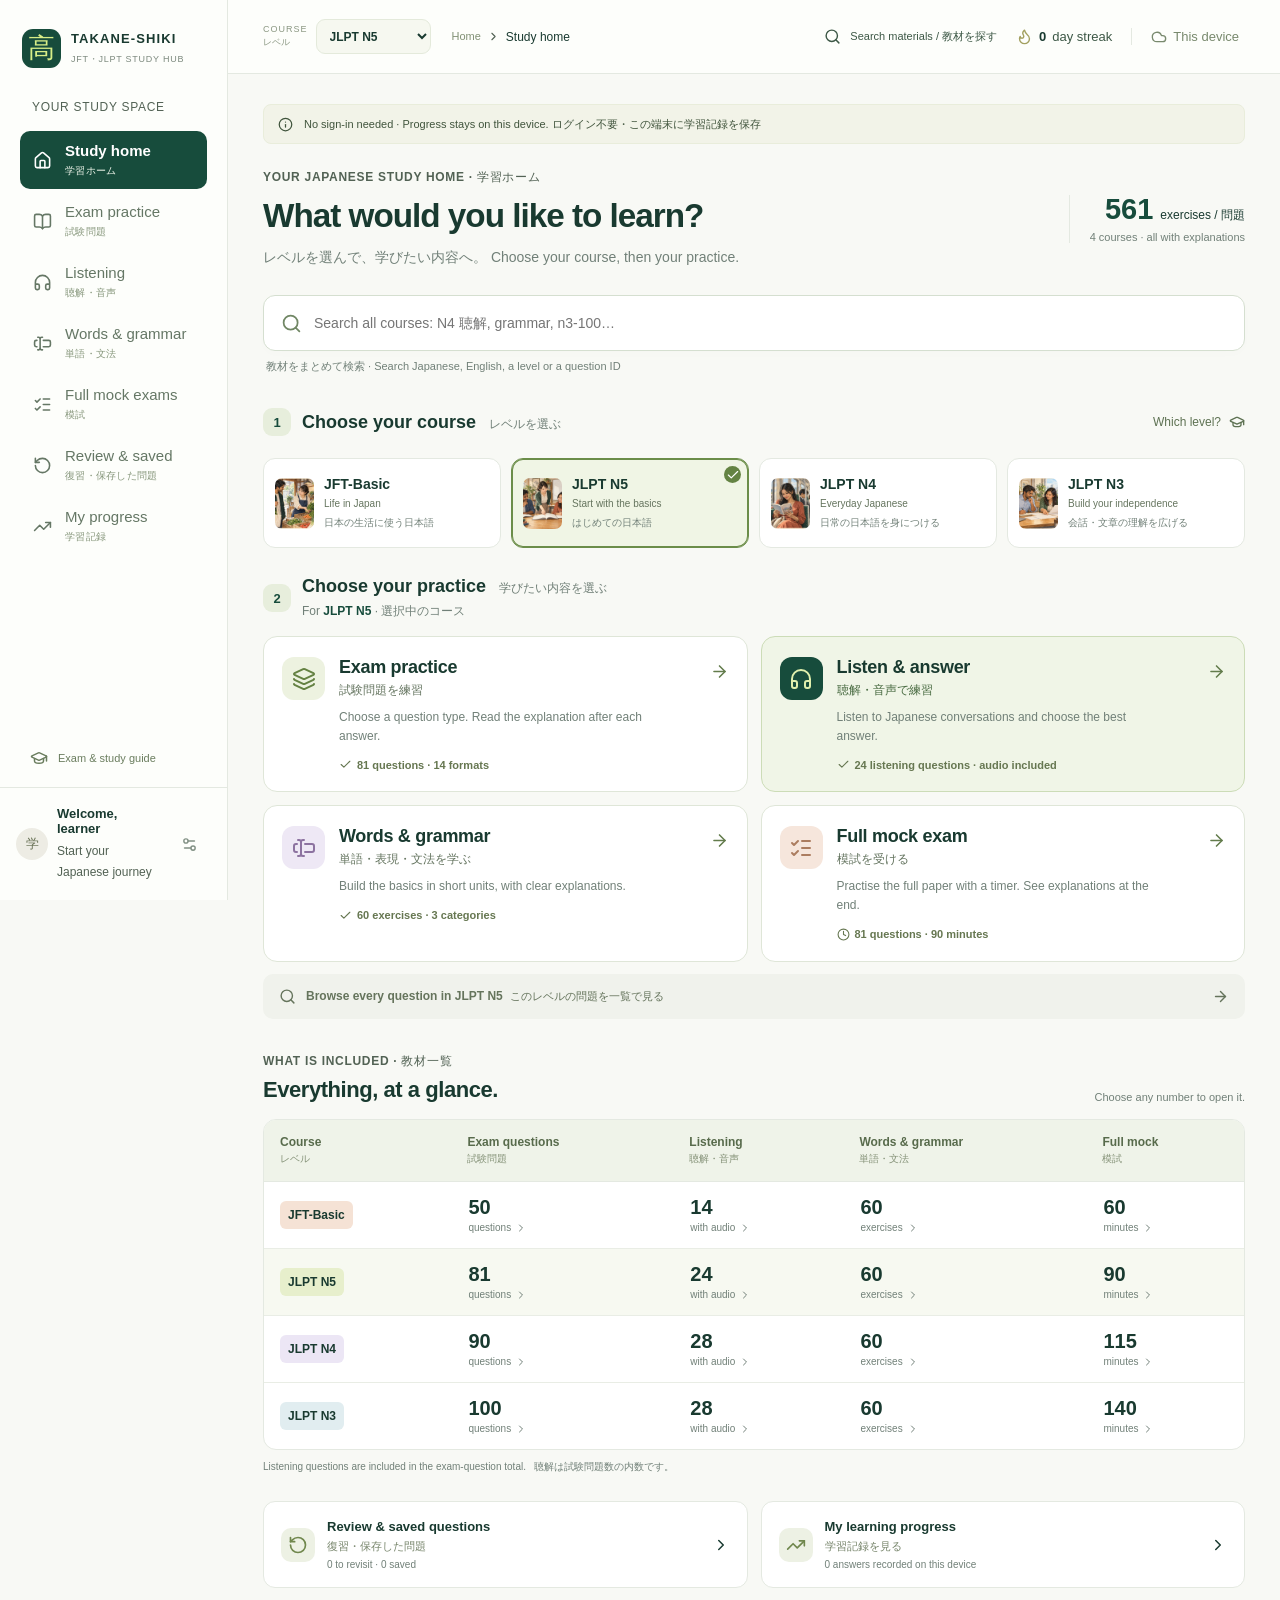
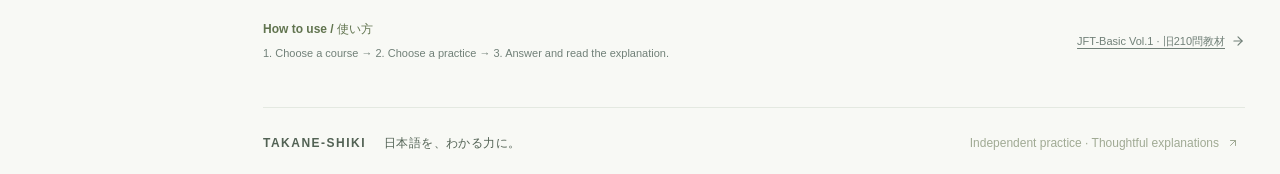
==== commit 58b36412: "Make JFT and JLPT materials easy to find from one study home Unify the main page and exam-lab entry." ====
--- a/exam-lab.html
+++ b/exam-lab.html
@@ -1,4 +1,4 @@
 <!doctype html>
-<html lang="en"><head><meta charset="UTF-8"><meta name="viewport" content="width=device-width,initial-scale=1"><meta name="theme-color" content="#174c3c"><meta name="description" content="JFT-Basic and JLPT N5, N4, N3: 561 exercises, full listening audio, English explanations and saved practice on this device."><title>TAKANE-SHIKI | Japanese Exam Lab</title><link rel="icon" href="./exam-lab-favicon.svg">  <script type="module" crossorigin src="./exam-lab-assets-index-B3sRpAx_.js"></script>
-  <link rel="stylesheet" crossorigin href="./exam-lab-assets-index-Cwja8sv9.css">
+<html lang="en"><head><meta charset="UTF-8"><meta name="viewport" content="width=device-width,initial-scale=1"><meta name="theme-color" content="#174c3c"><meta name="description" content="JFT-Basic and JLPT N5, N4, N3: find exam practice, listening, words, grammar and full mock exams in one study home."><title>TAKANE-SHIKI | JFT・JLPT Study Home</title><link rel="icon" href="./exam-lab-favicon.svg"><link rel="manifest" href="./manifest.json">  <script type="module" crossorigin src="./exam-lab-assets-index-CwoWBeKJ.js"></script>
+  <link rel="stylesheet" crossorigin href="./exam-lab-assets-index-Dax6Oh3M.css">
 </head><body><div id="root"></div></body></html>
--- a/exam-lab-assets-index-Dax6Oh3M.css
+++ b/exam-lab-assets-index-Dax6Oh3M.css
@@ -0,0 +1 @@
+:root{--ink:#193a30;--green:#174c3c;--green-deep:#143e31;--lime:#d7ed87;--cream:#f8f9f5;--white:#fff;--muted:#718078;--line:#e4e9e1;--peach:#f6dfd2;--lilac:#ece6f5;--blue:#e1edf0;--red:#ac5045;--radius:18px;color:var(--ink);background:var(--cream);font-synthesis:none;text-rendering:optimizelegibility;-webkit-font-smoothing:antialiased;font-family:Arial,Helvetica Neue,Noto Sans JP,sans-serif}*{box-sizing:border-box}body{margin:0}button,input,select{font:inherit}button,a,input,select{-webkit-tap-highlight-color:transparent}button{cursor:pointer;color:inherit}a{color:inherit;text-decoration:none}button:disabled{cursor:not-allowed;opacity:.5}button{background:0 0;border:0}img{max-width:100%;display:block}h1,h2,h3,h4,p{margin:0}p{line-height:1.65}strong,b{font-weight:700}button,select,input{touch-action:manipulation}select{border:1px solid var(--line);min-height:42px;color:var(--ink);background:#fff;border-radius:9px;max-width:100%;padding:9px 29px 9px 12px}ul{padding-left:20px;line-height:1.75}::selection{color:#143e31;background:#d7ed87}.app-shell{min-height:100vh}.sidebar{border-right:1px solid var(--line);z-index:40;background:#fdfefb;flex-direction:column;width:228px;padding:29px 20px 0;display:flex;position:fixed;inset:0 auto 0 0}.brand{align-items:center;gap:10px;padding:0 2px;display:flex}.brand-mark{background:var(--green);width:39px;height:39px;color:var(--lime);border-radius:11px;flex-shrink:0;place-items:center;display:grid}.brand-mark span{font-family:serif;font-size:27px;font-weight:600;line-height:1}.brand strong{letter-spacing:1.1px;white-space:nowrap;font-size:13px;display:block}.brand small{letter-spacing:1.85px;color:#7d8a7f;margin-top:7px;font-size:12px;display:block}.nav-caption{letter-spacing:1.65px;color:#8e9a90;margin:46px 12px 18px;font-size:12px}.sidebar nav{flex-direction:column;gap:6px;display:flex}.sidebar nav button{text-align:left;color:#7b877e;border-radius:10px;align-items:center;gap:13px;min-height:54px;padding:13px;font-size:13px;transition:background .15s,color .15s;display:flex}.sidebar nav button span{display:block}.sidebar nav button small{display:none}.sidebar nav button.active{color:var(--green);background:#eaf0de;font-weight:700}.sidebar nav button:hover{color:var(--green);background:#f0f3eb}.sidebar nav button b{background:#fff;border-radius:5px;margin-left:auto;padding:3px 6px;font-size:12px}.sidebar-note{background:#f1f3e9;border:1px solid #e5e9d9;border-radius:13px;margin:47px 5px 25px;padding:18px 14px}.note-flower{color:#849b3d;font-size:30px;line-height:1}.sidebar-note p{color:#6f7c61;margin:11px 0;font-size:12px;line-height:1.7}.sidebar-note p strong{color:#50613e;font-size:12px}.sidebar-note button{align-items:center;gap:9px;padding:5px 0;font-size:12px;display:flex}.sidebar-bottom{color:#7c887b;align-items:center;gap:10px;margin-top:auto;padding:16px 10px 20px;font-size:12px;display:flex}.sidebar-bottom:hover{color:var(--green)}.sidebar-user{border-top:1px solid var(--line);align-items:center;gap:9px;margin:0 -20px;padding:18px 16px;display:flex}.user-avatar{color:#677054;background:#edece4;border-radius:50%;flex-shrink:0;place-items:center;width:32px;height:32px;font-size:13px;font-weight:600;display:grid}.sidebar-user strong{font-size:12px;display:block}.sidebar-user small{color:#8b958c;margin-top:5px;font-size:12px;display:block}.sidebar-user .icon-btn{width:24px;height:35px;margin-left:auto}.icon-btn{color:#819084;border-radius:8px;flex-shrink:0;place-items:center;min-width:36px;min-height:36px;display:inline-grid}.icon-btn:hover{color:var(--green);background:#f0f3e9}.main-shell{margin-left:228px}.topbar{border-bottom:1px solid var(--line);background:#fdfefb;justify-content:space-between;align-items:center;gap:15px;height:74px;padding:0 40px;display:flex}.breadcrumb{color:#859087;align-items:center;gap:12px;font-size:12px;display:flex}.breadcrumb strong{color:#4c6457;font-weight:500}.topbar-left,.topbar-right{align-items:center;gap:22px;display:flex}.top-search{color:#8b958d;align-items:center;gap:9px;font-size:12px;display:flex}.streak{color:#8c978a;border-right:1px solid var(--line);align-items:center;gap:6px;padding-right:19px;font-size:12px;display:flex}.streak svg{color:#a3a060}.streak strong{color:var(--ink);font-size:13px}.sync-status{color:#6d8874;align-items:center;gap:6px;min-height:36px;font-size:12px;display:flex}.sync-status.offline{color:#a5653e}.sync-status.pending svg{animation:1.5s infinite pulse}.main-content{max-width:1600px;min-height:calc(100vh - 74px);margin:auto;padding:30px 40px 0}.greeting{color:#718071;justify-content:space-between;align-items:center;margin-bottom:22px;font-size:12px;display:flex}.date-label{color:#96a092;font-size:12px}.hero{background:#eaf0df;border:1px solid #e2e8d7;border-radius:22px;grid-template-columns:1.15fr 1fr;min-height:342px;display:grid;position:relative;overflow:hidden}.hero-text{z-index:1;padding:35px 0 34px 38px;position:relative}.hero-kicker{letter-spacing:1.5px;color:#718055;align-items:center;gap:7px;font-size:12px;font-weight:600;display:flex}.hero-kicker>span{background:#879b43;border-radius:50%;width:6px;height:6px}.hero h1{letter-spacing:-2px;color:#244b35;margin:18px 0 14px;font-family:Georgia,Times New Roman,serif;font-size:49px;font-weight:400;line-height:1.11}.hero h1 em{color:#67803a;font-weight:400}.hero-actions{align-items:center;gap:20px;margin-top:23px;display:flex}.btn{white-space:nowrap;border-radius:8px;justify-content:center;align-items:center;gap:11px;min-height:44px;padding:12px 19px;font-size:12px;font-weight:600;transition:background .16s,transform .16s;display:inline-flex}.btn:hover{transform:translateY(-1px)}.btn.primary{background:var(--green);color:#fff;box-shadow:0 3px 5px #174c3c09}.btn.primary:hover{background:#216149}.btn.secondary{color:#536b5d;background:#fff;border:1px solid #dfe5dc}.btn.secondary:hover{background:#f1f4ec}.btn.compact{min-height:40px;padding:10px 13px}.btn.full{width:100%}.text-link{color:#5e7253;align-items:center;gap:8px;min-height:32px;padding:5px 0;font-size:12px;display:inline-flex}.text-link:hover{color:#153f2e}.hero-foot{color:#7d8a6e;gap:18px;margin-top:20px;font-size:12px;display:flex}.hero-foot span{align-items:center;gap:5px;display:flex}.hero-art{justify-content:center;align-items:center;padding:0 9px 0 0;display:flex;position:relative}.hero-art>img{object-fit:contain;width:100%;height:100%;max-height:340px;transform:scale(1.06)}.floating-label{white-space:nowrap;color:#6d795c;background:#fffdfa;border:1px solid #e6e8da;border-radius:6px;align-items:center;gap:6px;padding:11px 13px;font-size:12px;display:flex;position:absolute;bottom:32px;left:50%;transform:translate(-50%)rotate(-3deg);box-shadow:0 6px 16px #294d3810}.floating-label svg{color:#93a35d}.stats-strip{border:1px solid var(--line);background:#fdfefb;border-radius:14px;grid-template-columns:1.35fr 1fr 1fr 1fr;margin-top:23px;padding:21px 0;display:grid}.stats-strip>div{border-right:1px solid var(--line);align-items:center;gap:12px;padding:0 22px;display:flex;position:relative}.stats-strip>div:last-child{border:0}.stat-icon{color:#6c8160;background:#f2f5ec;border-radius:10px;flex-shrink:0;place-items:center;width:36px;height:36px;display:grid}.stats-strip>div>div>span{color:#8c9687;margin-bottom:7px;font-size:12px;display:block}.stats-strip strong{white-space:nowrap;letter-spacing:-.5px;font-size:20px;font-weight:500}.stats-strip strong small{letter-spacing:0;color:#9ba391;font-size:12px;font-weight:400}.daily-mini{background:#e8edde;border-radius:4px;align-self:flex-end;width:55px;height:3px;margin-bottom:7px;margin-left:auto;overflow:hidden}.daily-mini i{background:#96ac62;height:100%;display:block}.section-head{justify-content:space-between;align-items:center;gap:20px;margin-bottom:19px;display:flex}.eyebrow{letter-spacing:1.5px;color:#8e9a88;align-items:center;gap:6px;font-size:12px;font-weight:600;display:flex}.section-head h2{letter-spacing:-.6px;margin-top:7px;font-size:20px;font-weight:500}.course-section{margin-top:34px}.course-grid{grid-template-columns:repeat(4,minmax(0,1fr));gap:16px;display:grid}.course-card{text-align:left;border:1px solid var(--line);background:#fff;border-radius:14px;padding:0;transition:box-shadow .18s,transform .18s,border .18s;position:relative;overflow:hidden}.course-card:hover{transform:translateY(-3px);box-shadow:0 10px 20px #294d3809}.course-card.chosen{border-color:#87a163;box-shadow:0 0 0 1px #87a163}.course-art{background:#f0e4d9;height:124px;position:relative;overflow:hidden}.course-art img{object-fit:cover;width:100%;height:100%}.course-card.lime .course-art{background:#ecf0de}.course-card.lilac .course-art{background:#eee8f4}.course-card.blue .course-art{background:#e3edef}.course-label{letter-spacing:.8px;color:#786d56;background:#ffffffba;border-radius:4px;padding:4px 6px;font-size:12px;position:absolute;top:12px;left:13px}.chosen-check{background:var(--green);color:#fff;border:2px solid #fff;border-radius:50%;place-items:center;width:21px;height:21px;display:grid;position:absolute;top:11px;right:11px}.course-title{justify-content:space-between;align-items:center;margin:7px 0 10px;display:flex}.course-title h3{letter-spacing:-.5px;font-size:21px;font-weight:500}.course-title svg{color:#a0ad92}.course-progress{color:#9da58f;justify-content:space-between;gap:6px;margin-top:17px;font-size:12px;display:flex}.progress-track{background:#edf0e6;border-radius:5px;height:4px;overflow:hidden}.course-progress+.progress-track{margin-top:9px}.progress-track i{border-radius:inherit;background:#8fa75f;height:100%;transition:width .25s;display:block}.next-section{margin-top:32px}.next-grid{grid-template-columns:repeat(3,1fr);gap:15px;display:grid}.next-card{text-align:left;border:1px solid var(--line);background:#fff;border-radius:12px;align-items:center;gap:13px;padding:19px 16px;display:flex}.next-card:hover{background:#fafcf6;border-color:#c6d5b4}.next-card>svg{color:#92a185;flex-shrink:0;width:16px;margin-left:auto}.next-icon{border-radius:12px;flex-shrink:0;place-items:center;width:42px;height:46px;display:grid}.next-icon.green{color:#728c4b;background:#edf2dc}.next-icon.peach{color:#bc907b;background:#f7ece4}.next-icon.purple{color:#9b89ac;background:#f0ebf5}.mini-label{letter-spacing:1px;color:#a2ab97;margin-bottom:7px;font-size:12px;display:block}.next-card h3{margin-bottom:6px;font-size:12px;font-weight:600}.bottom-note{background:#f0f2e8;border-radius:12px;align-items:center;gap:17px;margin-top:29px;padding:19px 23px;display:flex}.tiny-mark{color:#92a368;font-size:26px}.bottom-note p{color:#909b81;flex:1;font-size:12px}.bottom-note .text-link{white-space:nowrap;font-size:12px}.app-footer{border-top:1px solid var(--line);color:#9ba593;justify-content:space-between;align-items:center;gap:20px;margin-top:33px;padding:27px 0 22px;font-size:12px;display:flex}.app-footer>span{letter-spacing:1.5px;font-weight:600}.app-footer>span span{letter-spacing:.4px;margin-left:13px;font-size:12px;font-weight:400}.app-footer button{color:#a0aa94;align-items:center;gap:8px;font-size:12px;display:flex}.page-intro{margin:13px 0 10px}.page-intro h1{letter-spacing:-1.5px;margin-top:14px;font-family:Georgia,Times New Roman,serif;font-size:38px;font-weight:400;line-height:1.2}.page-description{color:#8a9684;max-width:740px;margin:11px 0 25px;font-size:12px}.exam-switch{border:1px solid var(--line);background:#f0f3ea;border-radius:10px;flex-shrink:0;gap:3px;max-width:100%;padding:4px;display:inline-flex}.exam-switch button{color:#809072;white-space:nowrap;border-radius:7px;min-height:37px;padding:10px 19px;font-size:12px}.exam-switch button.selected{color:#2b533b;background:#fff;font-weight:600;box-shadow:0 2px 7px #26442f0b}.practice-toolbar{justify-content:space-between;align-items:center;gap:20px;margin-top:28px;display:flex}.search-field{border:1px solid var(--line);color:#9ba48f;background:#fff;border-radius:9px;align-items:center;gap:9px;width:100%;max-width:350px;padding:0 12px;display:flex}.search-field input{width:100%;min-width:0;color:var(--ink);background:0 0;border:0;outline:0;padding:13px 0;font-size:12px}.search-field input::placeholder{color:#a1aa98}.section-tabs{border-bottom:1px solid var(--line);flex-wrap:wrap;gap:7px;margin-bottom:21px;padding:23px 0 17px;display:flex}.section-tabs button{white-space:nowrap;color:#88977b;border-radius:7px;min-height:36px;padding:9px 12px;font-size:12px}.section-tabs button span{color:#a7b199;margin-left:6px;font-size:12px}.section-tabs button.active{color:#456333;background:#eaf0dc}.section-tabs button:hover{background:#f0f4e7}.practice-layout{grid-template-columns:minmax(0,1fr) 265px;align-items:start;gap:25px;display:grid}.question-browser{border:1px solid var(--line);background:#fff;border-radius:13px;min-width:0;overflow:hidden}.browser-head{border-bottom:1px solid var(--line);flex-wrap:wrap;align-items:center;gap:9px;padding:18px;display:flex}.browser-head h2{margin-right:auto;font-size:13px;font-weight:500}.browser-head h2 span{color:#a0aa94;margin-left:7px;font-size:12px;display:inline-block}.browser-head select{max-width:190px;min-height:35px;padding:8px;font-size:12px}.question-row{border-bottom:1px solid #edf0e8;align-items:center;padding-right:10px;display:flex}.question-row:last-child{border:0}.question-open{text-align:left;flex:1;align-items:center;gap:15px;min-width:0;padding:20px 10px 20px 20px;display:flex}.question-row:hover{background:#fafcf6}.row-number{color:#a1ad92;background:#f4f6ee;border-radius:8px;flex-shrink:0;place-items:center;width:32px;height:34px;font-size:12px;display:grid}.row-number.done{color:#597d36;background:#e9f1dc}.row-number.wrong{color:#ad7d66;background:#f8e9e0}.question-open>div{flex:1;min-width:0}.row-meta{color:#99a38d;flex-wrap:wrap;align-items:center;gap:6px;font-size:12px;display:flex}.question-open h3{margin:6px 0;font-size:12px;font-weight:500;line-height:1.5}.question-open>svg{color:#abb89b}.bookmark-btn{color:#a1ae94}.bookmarked{color:#819943!important}.practice-plan{border:1px solid var(--line);background:#fff;border-radius:13px;padding:0 22px 22px;position:sticky;top:22px;overflow:hidden}.plan-image{background:#edf1df;height:135px;margin:0 -22px 21px;overflow:hidden}.plan-image img{object-fit:cover;width:100%;height:100%}.plan-image.peach{background:#f6e6dc}.plan-image.lilac{background:#eee9f4}.plan-image.blue{background:#e4edef}.practice-plan h2{letter-spacing:-.5px;margin:10px 0;font-family:Georgia,serif;font-size:25px;font-weight:400}.practice-plan>p{color:#8c987c;font-size:12px;line-height:1.8}.practice-plan>label{color:#81936e;margin:20px 0 16px;font-size:12px;display:block}.practice-plan select{width:100%;margin-top:9px;font-size:12px;display:block}.plan-points{flex-direction:column;gap:10px;margin-top:21px;display:flex}.plan-points span{color:#92a07f;align-items:center;gap:7px;font-size:12px;display:flex}.plan-points svg{color:#8da964}.empty-state{text-align:center;max-width:590px;margin:auto;padding:55px 20px}.empty-icon{color:#8b9e66;background:#eff2e4;border-radius:19px;place-items:center;width:63px;height:63px;margin:0 auto 22px;display:grid}.empty-state h3{letter-spacing:-.6px;font-family:Georgia,serif;font-size:24px;font-weight:400}.empty-state p{color:#9aa58d;max-width:390px;margin:13px auto 23px;font-size:12px}.mock-layout{grid-template-columns:minmax(0,1fr) 270px;align-items:start;gap:26px;margin-top:25px;display:grid}.mock-card{border:1px solid var(--line);background:#fff;border-radius:17px;overflow:hidden}.mock-card-head{background:#f0f4e8;justify-content:space-between;align-items:center;gap:15px;padding:27px 28px;display:flex}.mock-card-head h2{letter-spacing:-1px;margin:13px 0;font-family:Georgia,serif;font-size:38px;font-weight:400}.mock-card-head img{object-fit:contain;width:180px;height:116px}.mock-numbers{border-bottom:1px solid var(--line);padding:22px 28px;display:flex}.mock-numbers>div{border-right:1px solid var(--line);color:#7f9466;align-items:center;gap:9px;margin-right:25px;padding-right:25px;display:flex}.mock-numbers>div:last-child{border:0;margin:0;padding:0}.mock-numbers strong{color:#456134;white-space:nowrap;font-size:20px;font-weight:500}.mock-numbers small{color:#97a687;font-size:12px;font-weight:400}.mock-sections{padding:8px 28px}.mock-sections>div{border-bottom:1px solid var(--line);align-items:center;gap:17px;padding:21px 0;display:flex}.mock-sections>div:last-child{border:0}.section-no{color:#99ac7e;background:#f0f4e6;border-radius:8px;place-items:center;width:35px;height:37px;font-size:12px;display:grid}.mock-sections h3{margin-bottom:6px;font-size:12px;font-weight:500}.mock-sections strong{color:#8a9b77;margin-left:auto;font-size:12px;font-weight:500}.mock-foot{border-top:1px solid var(--line);background:#fafbf6;align-items:center;gap:24px;padding:21px 28px;display:flex}.soft-card{background:#edf2e4;border:1px solid #e4ead8;border-radius:13px;padding:25px 22px}.soft-card>svg{color:#94a56a;margin-bottom:17px}.soft-card h3{letter-spacing:-.7px;font-family:Georgia,serif;font-size:23px;font-weight:400}.soft-card p{color:#8e9c7c;margin-top:12px;font-size:12px}.soft-card ul{color:#869776;margin:17px 0 0;padding-left:16px;font-size:12px}.soft-card li{padding:4px 0}.score-note{color:#93a181;gap:10px;padding:18px 4px;font-size:12px;display:flex}.score-note>svg{color:#98a97a;flex-shrink:0;margin-top:3px}.score-note.inline{background:#f0f3e8;border-radius:10px;margin:18px 0;padding:17px 22px}.review-controls{justify-content:space-between;align-items:center;gap:15px;margin:25px 0;display:flex}.segmented{background:#eef2e5;border-radius:9px;gap:4px;padding:4px;display:flex}.segmented button{color:#869977;border-radius:7px;align-items:center;gap:6px;padding:11px 15px;font-size:12px;display:flex}.segmented button.active{color:#496a33;background:#fff;box-shadow:0 1px 4px #233d200a}.segmented button span{color:#a2af92;margin-left:4px;font-size:12px}.review-summary{justify-content:space-between;align-items:center;gap:20px;margin:27px 0;display:flex}.review-summary h2{letter-spacing:-.5px;font-size:18px;font-weight:500}.review-summary p{color:#95a386;margin-top:8px;font-size:12px}.review-grid{grid-template-columns:repeat(3,1fr);gap:19px;display:grid}.review-card{border:1px solid var(--line);background:#fff;border-radius:13px;position:relative;overflow:hidden}.review-illustration{object-fit:cover;width:100%;height:144px}.review-card-body{padding:20px;position:relative}.tag{color:#7b9160;white-space:nowrap;background:#eff4e4;border-radius:5px;align-items:center;gap:5px;padding:6px 9px;font-size:12px;display:inline-flex}.review-card h3{margin:15px 0 8px;font-size:15px;font-weight:500;line-height:1.5}.review-card p{color:#99a78a;margin-bottom:18px;font-size:12px}.save-in-card{color:#9bad7f;position:absolute;top:15px;right:12px}.history-heading{justify-content:space-between;align-items:center;gap:20px;display:flex}.history-stats{border:1px solid var(--line);background:#fff;border-radius:14px;grid-template-columns:repeat(4,1fr);margin:28px 0;padding:25px 0;display:grid}.history-stats>div{border-right:1px solid var(--line);padding:0 25px}.history-stats>div:last-child{border:0}.history-stats span{color:#9aa68b;font-size:12px;display:block}.history-stats strong{letter-spacing:-1.5px;margin:13px 0;font-size:34px;font-weight:400;display:block}.history-stats strong small{letter-spacing:0;font-size:12px}.history-stats small{color:#9eab8f;font-size:12px}.history-grid{grid-template-columns:1.1fr 1fr;align-items:stretch;gap:23px;display:grid}.weekly-card,.skills-card,.sessions-card{border:1px solid var(--line);background:#fff;border-radius:14px;padding:25px}.weekly-card h2,.skills-card h2,.sessions-card h2{letter-spacing:-.4px;margin:0;font-size:16px;font-weight:500}.small-muted{color:#9ba88d;font-size:12px;line-height:1.7}.weekly-chart{justify-content:space-around;gap:10px;height:220px;padding-top:14px;display:flex}.weekly-chart>div{color:#a4af96;flex-direction:column;flex:1;align-items:center;font-size:12px;display:flex}.chart-column{background:linear-gradient(#f7f9f2,#f2f5e9);border-radius:7px;align-items:end;width:100%;max-width:28px;height:155px;margin:10px 0 14px;display:flex;position:relative}.chart-column i{background:#9cb575;border-radius:6px;width:100%;min-height:1px;display:block}.weekly-chart small{color:#a2b08f;font-size:12px}.weekly-chart small.today{color:#587a36;font-weight:600}.skills-card .exam-switch{margin:18px 0 5px}.skills-card .exam-switch button{min-height:29px;padding:8px 14px;font-size:12px}.skill-line{margin-top:17px}.skill-line>div:first-child{color:#8ca276;justify-content:space-between;align-items:center;margin-bottom:8px;font-size:12px;display:flex}.skill-line strong{color:#73924e;font-size:12px;font-weight:500}.skill-line small{color:#a9b599;margin-top:6px;font-size:12px;display:block}.sessions-card{margin-top:24px}.session-history{margin-top:22px}.session-history>button{text-align:left;border-top:1px solid var(--line);align-items:center;gap:15px;width:100%;padding:19px 0;display:flex}.session-history>button:hover{background:#fafcf5}.session-history>button>div{flex:1}.session-kind{color:#89a163;background:#eef2e3;border-radius:10px;flex-shrink:0;place-items:center;width:42px;height:43px;display:grid}.session-kind.mock-kind{color:#b49b81;background:#f3e9e0}.session-history h3{font-size:12px;font-weight:500}.session-history h3>span{color:#97a688;font-size:12px}.session-history p{color:#a5b397;margin-top:7px;font-size:12px}.status-tag{color:#b59e7b;background:#faf3e6;border-radius:5px;padding:6px 8px;font-size:12px}.status-tag.completed{color:#92a97d;background:#f0f5e7}.session-history>button>svg{color:#a3b193}.guide-hero{background:#edf2e3;border-radius:18px;grid-template-columns:1fr 1fr;align-items:center;gap:10px;margin-top:28px;display:grid;overflow:hidden}.guide-hero>img{object-fit:cover;width:100%;height:280px}.guide-hero>div{padding:28px 34px}.guide-hero h2{letter-spacing:-1px;margin:16px 0;font-family:Georgia,serif;font-size:33px;font-weight:400;line-height:1.2}.guide-hero p{color:#899d75;font-size:12px;line-height:1.8}.guide-steps{grid-template-columns:repeat(3,1fr);gap:25px;margin:35px 0;display:grid}.guide-steps>div{border-top:1px solid #dce5d0;padding-top:23px}.guide-steps span{color:#b2c49a;font-family:Georgia,serif;font-size:30px}.guide-steps h3{margin:15px 0 10px;font-size:14px;font-weight:500}.guide-steps p{color:#94a784;font-size:12px;line-height:1.8}.level-guide{margin-top:40px}.level-guide h2,.source-card h2{letter-spacing:-.5px;margin-bottom:20px;font-size:21px;font-weight:500}.level-table{border:1px solid var(--line);background:#fff;border-radius:12px;margin-bottom:15px;overflow:hidden}.level-table button{border-bottom:1px solid var(--line);text-align:left;align-items:center;gap:20px;width:100%;padding:20px 22px;display:flex}.level-table button:last-child{border:0}.level-table strong{min-width:100px;font-size:14px;font-weight:500}.level-table span{color:#8fa47d;flex:1;font-size:12px}.level-table span:nth-last-child(2){white-space:nowrap;color:#a7b498;flex:0;font-size:12px}.level-table svg{color:#8ea575;flex-shrink:0}.source-card{border:1px solid var(--line);background:#fff;border-radius:15px;margin-top:35px;padding:28px}.source-card p{color:#8a9f77;margin-top:13px;font-size:12px;line-height:1.9}.source-card small{color:#aab89a;margin-top:24px;font-size:12px;display:block}.source-links{grid-template-columns:1fr 1fr;gap:10px;margin-top:24px;display:grid}.source-links a{color:#779657;background:#f4f7ed;border-radius:7px;justify-content:space-between;align-items:center;gap:10px;padding:12px;font-size:12px;display:flex}.source-links a:hover{background:#ebf2de}.session-top{justify-content:space-between;align-items:center;gap:15px;margin:2px 0 20px;display:flex}.session-top>div{align-items:center;gap:13px;display:flex}.session-mode{letter-spacing:1px;color:#9eaf8b;font-size:12px}.session-time{color:#7a9860;font-variant-numeric:tabular-nums;justify-content:flex-end;align-items:center;gap:7px;min-width:90px;font-size:15px;display:flex}.session-time small{color:#a3b18f;font-size:12px}.session-time.urgent{color:#b17759}.session-progress{align-items:center;gap:20px;margin-bottom:27px;display:flex}.session-progress>.progress-track{flex:1;height:5px}.session-layout{grid-template-columns:minmax(0,1fr) 220px;align-items:start;gap:24px;display:grid}.session-primary{min-width:0}.question-card{border:1px solid var(--line);background:#fff;border-radius:15px;padding:28px 30px}.question-card-meta{color:#a1af92;align-items:center;gap:12px;font-size:12px;display:flex}.question-card-meta .icon-btn{margin-left:auto}.question-title{letter-spacing:-.4px;margin:15px 0 20px;font-size:22px;font-weight:500;line-height:1.5}.question-illustration{border:1px solid #edf0e6;border-radius:11px;margin:22px 0;overflow:hidden}.question-illustration img{object-fit:cover;width:100%;max-height:220px}.question-illustration figcaption{text-align:center;color:#a3b291;background:#f9fbf4;padding:7px;font-size:12px}.reading-passage{white-space:pre-wrap;letter-spacing:.2px;color:#344c3a;background:#f7f9f2;border:1px solid #e5ebdf;border-radius:9px;margin:23px 0;padding:24px;font-size:17px;line-height:2}.question-prompt{white-space:pre-wrap;letter-spacing:.15px;color:#2f4934;overflow-wrap:anywhere;margin:23px 0;font-size:18px;line-height:1.9}.question-prompt strong{color:#3f6740;text-underline-offset:5px;-webkit-text-decoration:underline #bed28f;text-decoration:underline #bed28f}.answer-options{flex-direction:column;gap:11px;margin-top:25px;display:flex}.answer-option{text-align:left;color:#4c6146;background:#fff;border:1px solid #e3e9db;border-radius:9px;align-items:center;gap:14px;width:100%;min-height:63px;padding:16px 17px;transition:background .15s,border .15s;display:flex}.answer-option:hover:not(:disabled){background:#f7faef;border-color:#b3c694}.option-number{color:#91a47d;background:#fafcf6;border:1px solid #e4ebdb;border-radius:6px;flex-shrink:0;place-items:center;width:26px;height:26px;font-size:12px;display:grid}.answer-option>span:nth-child(2){white-space:pre-wrap;overflow-wrap:anywhere;flex:1;font-size:16px;line-height:1.6}.answer-option.selected .option-number{color:#fff;background:#809c58;border-color:#809c58}.option-radio{border:1px solid #dce5ce;border-radius:50%;flex-shrink:0;width:17px;height:17px}.answer-option.selected .option-radio{border:5px solid #859e62}.answer-option:disabled{opacity:1;cursor:default}.answer-option.correct{box-shadow:none;color:#4e7334;background:#edf5e3;border-color:#82a659}.answer-option.correct .option-number{color:#fff;background:#7f9f59;border-color:#7f9f59}.answer-option.incorrect{box-shadow:none;color:#a37960;background:#fbefea;border-color:#d6ae9b}.answer-option.incorrect .option-number{color:#fff;background:#c49c87;border-color:#c49c87}.audio-choice{align-items:center;gap:10px;font-size:15px;display:flex}.question-actions{justify-content:space-between;align-items:center;gap:15px;margin-top:26px;display:flex}.keyboard-hint{text-align:center;color:#b2bda5;margin-top:20px;font-size:12px}.answer-feedback{color:#749451;background:#f0f6e7;border-radius:9px;align-items:start;gap:12px;margin-top:22px;padding:18px;display:flex}.answer-feedback>svg{flex-shrink:0;margin-top:2px}.answer-feedback strong{font-size:12px;font-weight:600;display:block}.answer-feedback p{color:#91a67e;margin-top:6px;font-size:12px;line-height:1.8}.answer-feedback.wrong{color:#b49669;background:#faf2e8}.session-side{position:sticky;top:22px}.session-map{border:1px solid var(--line);background:#fff;border-radius:13px;padding:21px 18px}.session-map h3{margin:13px 0;font-size:15px;font-weight:500;line-height:1.5}.session-map>p{color:#a0b18f;margin-bottom:18px;font-size:12px}.question-map{grid-template-columns:repeat(5,1fr);gap:6px;max-height:430px;margin-top:20px;padding:2px;display:grid;overflow:auto}.question-map button{color:#adbb9e;background:#fdfef9;border:1px solid #e7eddc;border-radius:5px;height:29px;font-size:12px}.question-map button.answered{color:#7c9c59;background:#e8efdc;border-color:#dce7cc}.question-map button.correct{color:#70914c;background:#deedcc;border-color:#cfe0b8}.question-map button.incorrect{color:#b49773;background:#f2e6d9;border-color:#e9d5bf}.question-map button.current{color:#456e29;border:2px solid #7b9c56;font-weight:700}.question-map button:disabled{opacity:.3}.map-legend{color:#adbc9b;gap:9px;margin-top:19px;font-size:12px;display:flex}.map-legend span{align-items:center;gap:4px;display:flex}.map-legend i{border:1px solid #dee9d0;border-radius:2px;width:7px;height:7px}.map-legend i.filled{background:#c5d9a7}.session-tip{margin-top:15px;padding:24px 15px}.session-tip>svg{color:#a0b584}.session-tip h4{margin:12px 0 9px;font-size:12px;font-weight:500}.session-tip p{color:#a1b28f;font-size:12px;line-height:1.85}.audio-box{background:#f6f9ee;border:1px solid #dfe8d4;border-radius:12px;margin:22px 0;padding:20px}.audio-heading{align-items:center;gap:11px;display:flex}.audio-symbol{color:#8da86a;background:#e9f0d8;border-radius:10px;flex-shrink:0;place-items:center;width:36px;height:36px;display:grid}.audio-heading strong{font-size:12px;font-weight:500;display:block}.audio-heading>div>span{color:#a4b191;margin-top:5px;font-size:12px;display:block}.audio-quality{letter-spacing:1px;color:#b0bd9e;border:1px solid #e1e9d2;border-radius:4px;margin-left:auto;padding:4px;font-size:12px}.audio-controls{align-items:center;gap:17px;margin-top:20px;display:flex}.audio-play{color:#fff;background:#72934c;border-radius:50%;flex-shrink:0;place-items:center;width:45px;height:45px;display:grid}.audio-play:hover{background:#597c35}.audio-play>svg{width:18px}.audio-wave{flex:1;justify-content:center;align-items:center;gap:3px;height:43px;display:flex;overflow:hidden}.audio-wave span{background:#d3dfbe;border-radius:3px;flex:1;min-width:2px;max-width:3px}.audio-wave span.heard{background:#789b50}.audio-controls select{background:0 0;border:1px solid #dde7cc;min-height:33px;padding:6px 7px;font-size:12px}.speaker-list{flex-wrap:wrap;gap:7px;margin-top:18px;display:flex}.speaker-chip{color:#9cac89;border:1px solid #e3eacf;border-radius:5px;align-items:center;gap:5px;padding:5px 7px;font-size:12px;display:flex}.speaker-chip i{color:#7b9955;background:#dce9c6;border-radius:4px;place-items:center;width:16px;height:16px;font-size:12px;font-style:normal;display:grid}.speaker-B i{color:#b79276;background:#f0ddcf}.speaker-C i,.speaker-N i{color:#a58db6;background:#e4dbed}.speaker-chip.speaking{background:#fff;border-color:#c5d7ac}.live-dot{background:#9fb07c;border-radius:50%;width:4px;height:4px;margin-left:3px;animation:1s infinite pulse}.audio-error{color:#b18d73;align-items:center;gap:6px;margin-top:14px;font-size:12px;display:flex}.audio-foot{color:#a7b493;margin-top:13px;font-size:12px}.transcript{border-top:1px solid #dde7cd;margin-top:19px;padding-top:17px}.transcript h4{margin-bottom:12px;font-size:12px;font-weight:500}.transcript h4 span{color:#b0bd9d;margin-left:7px;font-size:12px;font-weight:400}.transcript p{color:#647e51;white-space:pre-wrap;border-radius:5px;align-items:start;gap:9px;padding:8px 5px;font-size:13px;line-height:1.9;display:flex}.transcript p.active-line{background:#eaf2dd}.speaker-badge{color:#89a267;background:#e1ebd0;border-radius:5px;flex-shrink:0;place-items:center;width:22px;height:22px;margin-top:2px;font-size:12px;display:grid}.speaker-badge.speaker-B{color:#b69b7f;background:#f2e4d9}.speaker-badge.speaker-C,.speaker-badge.speaker-N{color:#ad96bb;background:#e9e0ef}.explanation{border:1px solid var(--line);background:#fff;border-radius:15px;margin-top:24px;padding:29px}.explanation-title{border-bottom:1px solid var(--line);margin-bottom:23px;padding-bottom:21px}.explanation-title h2{letter-spacing:-.7px;margin:11px 0 7px;font-family:Georgia,serif;font-size:27px;font-weight:400}.explanation-title p{color:#9daf8a;font-size:12px}.explain-block{margin-top:24px}.explain-block h3{color:#769652;align-items:center;gap:9px;margin-bottom:11px;font-size:13px;font-weight:600;display:flex}.explain-block h3 svg{flex-shrink:0}.explain-block p{color:#738c60;white-space:pre-wrap;overflow-wrap:anywhere;font-size:13px;line-height:1.95}.explain-block p strong{color:#4e7039;background:#f1f6e7;font-weight:700}.focus-block{background:#f2f6ea;border-radius:9px;margin-top:0;padding:17px 19px}.focus-block h3{color:#7b965a;font-size:12px}.focus-block p{color:#839d6b;font-size:12px}.evidence-block{background:#eef4e3;border-left:3px solid #9ab773;border-radius:0 8px 8px 0;padding:20px}.evidence-block h3{color:#83a05e}.technique-block{background:#f9f3e6;border-radius:10px;padding:22px}.technique-block p{color:#a38e69;font-size:12px}.technique-block p strong{color:#9b7f4c;background:#f4e8cf}.choice-analysis{margin-top:31px}.choice-analysis>h3{font-size:14px;font-weight:500}.choice-analysis>h3 span{color:#b0bda0;margin-left:8px;font-size:12px;font-weight:400}.choice-analysis>.small-muted{margin-top:8px}.analysis-option{border:1px solid #e9eedd;border-radius:10px;margin-top:14px;padding:18px}.analysis-option.is-correct{background:#f9fcf3;border-color:#c1d5a2}.analysis-option.was-selected{background:#fefbf5;border-color:#ebd6bc}.analysis-option-head{flex-wrap:wrap;align-items:center;gap:10px;display:flex}.analysis-option-head>strong{color:#6f8b57;white-space:pre-wrap;flex:1;min-width:80px;font-size:14px;font-weight:500;line-height:1.6}.analysis-label{color:#b6ba9c;white-space:nowrap;background:#f6f7ee;border-radius:4px;align-items:center;gap:4px;padding:5px 6px;font-size:12px;display:flex}.analysis-label.good{color:#8ea96e;background:#edf5e1}.analysis-text{padding-left:36px}.analysis-text p{color:#8ea179;white-space:pre-wrap;margin-top:13px;font-size:12px;line-height:1.9}.analysis-text p b{color:#b2bca0;letter-spacing:.1px;margin-bottom:3px;font-size:12px;font-weight:600;display:block}.analysis-text p strong{color:#6d8e4f;background:#f0f5e7}.takeaway{border-top:1px solid var(--line);color:#96ae7b;align-items:start;gap:10px;margin-top:25px;padding-top:23px;display:flex}.takeaway>svg{flex-shrink:0;margin-top:3px}.takeaway p{color:#90a778;font-size:12px;line-height:1.85}.takeaway p>strong{color:#a5b592;margin-bottom:4px;font-size:12px;display:block}.result-summary{border:1px solid var(--line);background:#fff;border-radius:16px;align-items:center;gap:36px;margin-top:29px;padding:30px;display:flex}.score-ring{background:conic-gradient(#91ad66 var(--score),#eff4e6 0);border-radius:50%;flex-shrink:0;width:155px;height:155px;padding:8px}.score-ring>div{background:#fff;border-radius:50%;flex-direction:column;justify-content:center;align-items:center;width:100%;height:100%;display:flex}.score-ring strong{letter-spacing:-2px;color:#7d9e55;font-size:41px;font-weight:400}.score-ring strong small{letter-spacing:0;font-size:19px}.score-ring span{color:#a9b798;margin-top:7px;font-size:12px}.result-summary h2{letter-spacing:-1px;margin:15px 0 9px;font-family:Georgia,serif;font-size:34px;font-weight:400}.result-actions{gap:10px;margin-top:20px;display:flex}.result-skills{grid-template-columns:repeat(4,minmax(0,1fr));gap:15px;margin:25px 0 35px;display:grid}.result-skills>div{border:1px solid var(--line);background:#fff;border-radius:10px;padding:18px}.result-skills span{color:#a3b28f;font-size:12px;display:block}.result-skills strong{margin:15px 0;font-size:24px;font-weight:400;display:block}.result-skills small{color:#b0bd9e;font-size:12px}.result-review .section-head h2{font-size:22px}.result-review .section-head p{color:#a0b28b;margin-top:10px;font-size:12px}.result-question{border:1px solid var(--line);background:#fff;border-radius:11px;margin-top:10px;overflow:hidden}.result-question-head{text-align:left;align-items:center;gap:15px;width:100%;padding:20px;display:flex}.result-status{border-radius:50%;flex-shrink:0;place-items:center;width:27px;height:27px;display:grid}.result-status.correct{color:#91ae6c;background:#e8f2da}.result-status.incorrect{color:#c0a27c;background:#f7ebdc}.result-qno{color:#bac6aa;font-size:12px}.result-question-head>div{flex:1;min-width:0}.result-question-head h3{margin-top:7px;font-size:13px;font-weight:500;line-height:1.6}.result-question-head>strong{color:#a6b791;white-space:nowrap;font-size:12px;font-weight:500}.result-question-head>strong small{color:#bac8a6;margin-top:6px;font-size:12px;font-weight:400;display:block}.result-question-head>svg{color:#b1c09e;flex-shrink:0}.result-question.open .result-question-head>svg{transform:rotate(90deg)}.result-question-detail{padding:3px 25px 25px}.result-question-detail>.explanation{border:0;border-top:1px solid var(--line);border-radius:0;margin:20px 0 0;padding:20px 0 0}.preview-banner{color:#9eaa87;background:#f2f3e8;border:1px solid #e9eddb;border-radius:8px;align-items:center;gap:8px;margin-bottom:20px;padding:11px 15px;font-size:12px;display:flex}.preview-banner>svg{flex-shrink:0}.preview-banner>a{color:#6f9050;white-space:nowrap;align-items:center;gap:6px;margin-left:auto;display:flex}.bottom-nav,.mobile-menu,.mobile-close,.menu-scrim{display:none}.toast{z-index:80;background:var(--green);color:#f4f8ed;border-radius:10px;align-items:center;gap:9px;max-width:90vw;padding:14px 20px;font-size:12px;display:flex;position:fixed;bottom:25px;left:50%;transform:translate(-50%);box-shadow:0 5px 30px #123c2e20}.modal-backdrop{-webkit-backdrop-filter:blur(4px);backdrop-filter:blur(4px);z-index:100;background:#112a2454;place-items:center;padding:20px;display:grid;position:fixed;inset:0}.modal{background:#fffefb;border-radius:19px;width:100%;max-width:480px;max-height:90dvh;padding:32px;position:relative;overflow:auto;box-shadow:0 30px 100px #17352930}.modal-close{position:absolute;top:14px;right:14px}.modal-icon{color:#92ab70;background:#edf3e1;border-radius:15px;place-items:center;width:52px;height:52px;margin-bottom:21px;display:grid}.modal h2{letter-spacing:-.8px;margin:12px 0 15px;font-family:Georgia,serif;font-size:29px;font-weight:400;line-height:1.2}.modal>p{color:#95a77f;margin-bottom:23px;font-size:12px;line-height:1.9}.modal-list{margin:22px 0 26px;padding:0;list-style:none}.modal-list li{color:#91a57b;align-items:center;gap:12px;margin-top:16px;font-size:12px;line-height:1.7;display:flex}.modal-list li>svg{color:#9eb582;flex-shrink:0}.modal>.small-muted{color:#a9b896;font-size:12px}.modal-actions{justify-content:flex-end;gap:10px;display:flex}.settings-label{color:#92a47d;margin:27px 0;font-size:12px;display:block}.settings-label select{width:100%;margin-top:10px;font-size:12px;display:block}.modal>.eyebrow{margin-top:5px}@keyframes pulse{0%,to{opacity:.45}50%{opacity:1}}.explain-block p{color:#4f6654}.explain-block h3{color:#476947}.explanation-title p{color:#6f8272}.analysis-text p{color:#5a705e}.analysis-text p b{color:#748173}.analysis-option-head>strong{color:#456444}.analysis-label{color:#75806c}.analysis-label.good{color:#527936}.technique-block p{color:#786449}.technique-block h3{color:#886d3d}.focus-block p{color:#617854}.evidence-block p{color:#4f703b}.takeaway p{color:#637c51}.takeaway p>strong{color:#75866a}.reading-passage,.question-prompt{color:#263f31}@media (width>=1650px){.hero h1{font-size:60px}.hero{min-height:380px}.hero-art>img{max-height:380px}.hero-text{padding:42px 0 38px 47px}.hero p{font-size:14px}.hero-actions{margin-top:26px}.hero-foot{font-size:12px}.course-art{height:155px}.course-content>p{min-height:39px;font-size:12px}.course-content{padding:20px}.course-title h3{font-size:25px}.course-overline{font-size:12px}.next-card h3{font-size:13px}.next-card p,.mini-label{font-size:12px}.main-content{padding:35px 45px 0}}@media (width<=1250px){.sidebar{width:202px;padding:26px 15px 0}.main-shell{margin-left:202px}.brand strong{letter-spacing:.9px;font-size:12px}.brand small{letter-spacing:1.4px;font-size:12px}.brand-mark{width:34px;height:36px}.sidebar-user{margin:0 -15px}.nav-caption{font-size:12px}.sidebar nav button{padding:13px 11px;font-size:12px}.sidebar-note{margin-top:35px}.main-content{padding:28px 27px 0}.topbar{padding:0 27px}.hero h1{font-size:43px}.hero-text{padding-left:28px}.hero p{font-size:12px}.hero-actions{gap:14px}.hero-actions>.text-link{font-size:12px}.hero-art>img{transform:scale(1.14)}.hero-foot{gap:11px;font-size:12px}.stats-strip{grid-template-columns:1.15fr 1fr 1fr 1fr}.stats-strip>div{gap:9px;padding:0 14px}.stat-icon{width:32px;height:34px}.daily-mini{display:none}.stats-strip strong{font-size:18px}.stats-strip strong small{font-size:12px}.course-grid{gap:11px}.course-art{height:108px}.course-content{padding:14px 13px 16px}.course-title h3{font-size:19px}.course-content p,.course-overline,.course-progress{font-size:12px}.next-grid{gap:10px}.next-card{gap:9px;padding:16px 11px}.next-card h3{font-size:12px}.next-icon{width:34px;height:40px}.next-icon svg{width:20px}.next-card p{font-size:12px}.next-card>svg{display:none}.bottom-note{padding:17px}.bottom-note p,.bottom-note .text-link{font-size:12px}.practice-layout{grid-template-columns:minmax(0,1fr) 240px;gap:18px}.mock-layout{grid-template-columns:minmax(0,1fr) 230px;gap:20px}.mock-card-head{padding:24px}.mock-card-head img{width:130px}.mock-numbers{padding:22px}.mock-numbers>div{margin-right:15px;padding-right:15px}.mock-numbers strong{font-size:18px}.mock-numbers small{font-size:12px}.mock-foot{flex-direction:column;align-items:stretch;gap:17px}.mock-foot .btn{align-self:flex-end}.session-layout{grid-template-columns:minmax(0,1fr) 185px;gap:18px}.question-card{padding:24px}.question-map{gap:4px}.session-map{padding:18px 13px}.result-skills{grid-template-columns:repeat(3,minmax(0,1fr))}}@media (width<=1020px){.sidebar{width:176px;padding-left:12px;padding-right:12px}.main-shell{margin-left:176px}.brand{gap:7px}.brand strong{letter-spacing:.6px;font-size:12px}.brand small{letter-spacing:1px;font-size:12px}.brand-mark{border-radius:9px;width:31px;height:32px}.brand-mark span{font-size:23px}.sidebar nav button{gap:10px;padding:13px 9px;font-size:12px}.sidebar nav button svg{width:17px}.nav-caption{letter-spacing:1.1px;font-size:12px}.sidebar-note{margin-left:0;margin-right:0;padding:14px 11px}.sidebar-note p,.sidebar-note p strong{font-size:12px}.sidebar-note button{gap:5px;font-size:12px}.sidebar-bottom{gap:7px;font-size:12px}.sidebar-user{gap:6px;margin:0 -12px;padding:16px 11px}.sidebar-user strong,.sidebar-user small{font-size:12px}.user-avatar{width:28px;height:28px}.main-content{padding:25px 22px 0}.topbar{height:65px;padding:0 22px}.topbar-right{gap:14px}.top-search span{display:none}.streak{padding-right:12px}.hero{grid-template-columns:1.2fr 1fr;min-height:320px}.hero h1{font-size:38px}.hero-text{padding-top:30px;padding-left:24px}.hero-kicker{letter-spacing:1px;font-size:12px}.hero p{font-size:12px}.hero-actions{gap:12px}.hero-actions>.text-link{font-size:12px}.hero-actions>.btn{padding:10px 14px;font-size:12px}.hero-foot{gap:8px;font-size:12px}.hero-foot svg{width:11px}.floating-label{padding:9px;font-size:12px}.floating-label svg{width:12px}.stats-strip>div{gap:7px;padding:0 11px}.stat-icon{display:none}.stats-strip>div>div>span{font-size:12px}.stats-strip strong{font-size:18px}.stats-strip strong small{font-size:12px}.course-grid{grid-template-columns:repeat(2,1fr);gap:16px}.course-art{height:145px}.course-title h3{font-size:24px}.course-content{padding:18px}.course-content p{max-width:95%;min-height:34px;font-size:12px}.course-overline,.course-progress{font-size:12px}.next-grid{grid-template-columns:1fr}.next-card{gap:14px;padding:18px}.next-card h3{font-size:13px}.next-card p,.mini-label{font-size:12px}.next-icon{width:45px;height:45px}.next-card>svg{display:block}.next-card>div{flex:1}.next-card .mini-label,.bottom-note .text-link{display:none}.practice-layout{grid-template-columns:1fr}.practice-plan{grid-template-columns:1fr 1fr;gap:12px 25px;padding:22px;display:grid;position:static}.plan-image{display:none}.practice-plan>.eyebrow{grid-column:1/-1}.practice-plan h2{margin:0}.practice-plan>p{grid-area:3/1}.practice-plan>label{grid-area:2/2/4;margin:0}.practice-plan>.btn{grid-column:2}.practice-plan .plan-points{grid-row:4;margin:0;font-size:12px}.practice-toolbar{flex-wrap:wrap;gap:14px}.search-field{flex:1;min-width:220px;max-width:none}.mock-layout{grid-template-columns:1fr}.mock-aside{grid-template-columns:1fr 1fr;gap:20px;display:grid}.soft-card{padding:22px}.score-note{padding:20px}.review-controls{flex-wrap:wrap}.review-grid{grid-template-columns:repeat(2,1fr)}.history-stats>div{padding:0 17px}.history-stats strong{font-size:29px}.history-grid{grid-template-columns:1fr}.weekly-card,.skills-card,.sessions-card{padding:23px}.skills-card{flex-wrap:wrap;gap:16px;display:flex}.skills-card h2{width:100%}.skills-card .exam-switch{width:100%;margin:0}.skill-line{flex:1;min-width:calc(50% - 16px);margin:0}.history-heading .btn{padding:11px 12px;font-size:12px}.guide-hero h2{font-size:28px}.guide-hero>div{padding:23px}.guide-hero>img{height:270px}.guide-steps{gap:20px}.guide-steps h3,.guide-steps p{font-size:12px}.level-table{overflow:auto}.level-table button{gap:15px;padding:18px}.level-table strong{min-width:90px;font-size:12px}.level-table span{font-size:12px}.level-table span:nth-last-child(2){display:none}.session-layout{grid-template-columns:minmax(0,1fr)}.session-side{grid-template-columns:1fr 1fr;gap:20px;display:grid;position:static}.session-map h3{font-size:14px}.question-map{grid-template-columns:repeat(10,1fr);gap:6px;max-height:210px}.question-map button{height:30px;font-size:12px}.session-tip{margin-top:0}.session-map{padding:20px}.session-side .session-map{grid-column:1/-1}.session-side .session-tip{display:none}.explanation{padding:25px}.session-mode{font-size:12px}.session-top>div{gap:9px}.page-intro h1{font-size:33px}.result-summary{gap:24px;padding:25px}.result-summary h2{font-size:28px}.score-ring{width:130px;height:130px}.result-actions{flex-wrap:wrap}.result-skills{grid-template-columns:repeat(2,minmax(0,1fr))}.result-question-head{gap:11px;padding:18px}.result-qno{display:none}.result-question-head h3,.result-question-head>strong{font-size:12px}.result-question-detail{padding:2px 20px 20px}.app-footer{font-size:12px}.app-footer>span span{display:none}.app-footer button{font-size:12px}}@media (width<=760px){.sidebar{display:none}.main-shell{margin-left:0}.topbar{z-index:30;-webkit-backdrop-filter:blur(12px);backdrop-filter:blur(12px);background:#fdfefbf2;height:62px;padding:0 18px;position:sticky;top:0}.mobile-menu{min-width:29px;display:grid}.topbar-left{gap:9px}.breadcrumb{gap:7px;font-size:12px}.breadcrumb>strong{font-size:12px}.topbar-right{gap:12px}.top-search{display:none}.streak{gap:4px;padding-right:11px;font-size:12px}.streak>span{display:none}.streak strong{font-size:12px}.sync-status{gap:5px;font-size:12px}.sync-status>svg{width:15px}.main-content{padding:20px 18px 75px}.greeting{margin-bottom:17px;font-size:12px}.date-label{font-size:12px}.hero{border-radius:17px;grid-template-columns:1.15fr 1fr;min-height:0}.hero-text{padding:26px 0 27px 24px}.hero-kicker{letter-spacing:.8px;gap:5px;font-size:12px}.hero h1{letter-spacing:-1.6px;margin-top:18px;font-size:37px}.hero p{font-size:12px;line-height:1.8}.hero-actions{align-items:flex-start;gap:13px;margin-top:21px}.hero-actions>.btn{min-height:41px;font-size:12px}.hero-actions>.text-link{display:none}.hero-foot{flex-wrap:wrap;gap:10px;margin-top:18px;font-size:12px}.hero-foot span:last-child{display:none}.hero-art>img{transform:scale(1.15)}.floating-label{gap:4px;padding:9px;font-size:12px;bottom:31px;left:45%}.floating-label svg{width:9px}.stats-strip{border-radius:10px;grid-template-columns:repeat(4,1fr);margin-top:17px;padding:16px 0}.stats-strip>div{padding:0 12px}.stats-strip>div>div>span{margin-bottom:7px;font-size:12px}.stats-strip strong{font-size:20px}.stats-strip strong small{margin-top:6px;font-size:12px;display:block}.course-section{margin-top:28px}.section-head{gap:14px;margin-bottom:18px}.section-head h2{margin-top:7px;font-size:21px}.eyebrow{letter-spacing:1.15px;font-size:12px}.section-head>.text-link{white-space:nowrap;font-size:12px}.course-grid{gap:13px}.course-art{height:132px}.course-content{padding:17px}.course-title h3{font-size:24px}.course-content>p{min-height:34px;font-size:12px;line-height:1.7}.course-overline{font-size:12px}.course-progress{margin-top:15px;font-size:12px}.course-label{font-size:12px;top:11px;left:11px}.chosen-check{width:20px;height:20px;top:10px;right:10px}.next-section{margin-top:28px}.next-grid{gap:10px}.next-card{padding:19px 16px}.next-card h3{font-size:13px}.next-card p{font-size:12px}.next-icon{width:43px;height:43px}.bottom-note{gap:12px;margin-top:24px;padding:17px 18px}.bottom-note p{font-size:12px}.bottom-note .tiny-mark{font-size:30px}.app-footer{gap:10px;margin-top:29px;padding-top:22px;font-size:12px}.app-footer button{gap:4px;font-size:12px}.bottom-nav{height:64px;padding-bottom:env(safe-area-inset-bottom);-webkit-backdrop-filter:blur(16px);backdrop-filter:blur(16px);z-index:45;background:#fffefcf7;border-top:1px solid #e3e9db;justify-content:space-around;align-items:stretch;display:flex;position:fixed;bottom:0;left:0;right:0}.bottom-nav>button{color:#a5b392;flex-direction:column;flex:1;justify-content:center;align-items:center;gap:6px;font-size:12px;display:flex;position:relative}.bottom-nav>button.active{color:#4e7138;font-weight:600}.bottom-nav>button.active:before{content:"";background:#8aaa62;border-radius:3px;width:30px;height:2px;position:absolute;top:0}.bottom-nav svg{width:19px}.sidebar.mobile-open{z-index:80;width:242px;display:flex;box-shadow:10px 0 30px #173c301a}.sidebar.mobile-open .brand strong{font-size:13px}.sidebar.mobile-open .brand small{font-size:12px}.sidebar.mobile-open .brand-mark{width:36px;height:36px}.sidebar.mobile-open .brand{gap:11px;margin-right:24px}.sidebar.mobile-open .sidebar-user strong,.sidebar.mobile-open .sidebar-user small{font-size:12px}.sidebar.mobile-open .sidebar-user{padding:20px}.sidebar.mobile-open .sidebar-note{margin-top:35px;padding:20px}.sidebar.mobile-open .sidebar-note p{font-size:12px}.sidebar.mobile-open .sidebar-note p strong{font-size:13px}.sidebar.mobile-open .sidebar-note button{font-size:12px}.sidebar.mobile-open nav button{gap:13px;min-height:57px;padding:13px 15px;font-size:13px}.sidebar.mobile-open .nav-caption{margin-top:34px;font-size:12px}.sidebar.mobile-open .sidebar-bottom{font-size:12px}.sidebar.mobile-open .mobile-close{min-width:27px;display:grid;position:absolute;top:24px;right:8px}.menu-scrim{-webkit-backdrop-filter:blur(3px);backdrop-filter:blur(3px);z-index:70;background:#183a304f;display:block;position:fixed;inset:0}.page-intro{margin-top:13px}.page-intro h1{letter-spacing:-1.2px;margin-top:13px;font-size:34px}.page-description{margin:14px 0 23px;font-size:12px;line-height:1.8}.practice-toolbar{gap:14px;margin-top:23px}.exam-switch{gap:4px;max-width:100%;padding:4px}.exam-switch button{min-height:37px;padding:10px 20px;font-size:12px}.search-field{flex:1;width:100%;min-width:0;max-width:none}.search-field input{min-height:44px;padding:13px 0;font-size:12px}.practice-toolbar .search-field{flex-basis:100%}.section-tabs{gap:4px;margin-bottom:19px;padding:17px 0 14px}.section-tabs button{padding:9px 10px;font-size:12px}.section-tabs button span{margin-left:4px;font-size:12px}.practice-layout{flex-direction:column-reverse;gap:20px;display:flex}.practice-plan{width:100%;padding:20px;display:block}.practice-plan>.eyebrow{display:none}.practice-plan h2{margin:0;font-size:23px}.practice-plan>p{margin-top:10px;font-size:12px}.practice-plan>label{margin:16px 0 14px;font-size:12px}.practice-plan select{margin-top:8px;font-size:12px}.practice-plan>.btn{min-height:45px;font-size:12px}.practice-plan .plan-points{display:none}.question-browser{border-radius:12px;width:100%}.browser-head{gap:8px;padding:16px 14px}.browser-head h2{flex-basis:100%;margin-bottom:5px;font-size:13px}.browser-head select{max-width:calc(58% - 5px);min-height:37px;padding:8px;font-size:12px}.browser-head select:last-child{max-width:calc(42% - 5px)}.question-open{gap:11px;padding:18px 6px 18px 15px}.row-number{width:29px;height:32px;font-size:12px}.row-meta{gap:4px;font-size:12px}.question-open h3{margin-top:7px;font-size:12px;line-height:1.6}.question-open p{font-size:12px}.question-row{padding-right:6px}.question-open>svg{width:14px}.question-row .bookmark-btn{min-width:31px}.mock-layout{margin-top:20px}.mock-card-head{gap:8px;padding:24px 21px}.mock-card-head h2{font-size:35px}.mock-card-head p{max-width:230px;font-size:12px}.mock-card-head img{width:134px}.mock-card-head .eyebrow{font-size:12px}.mock-numbers{padding:21px}.mock-numbers>div{flex:1;gap:7px;margin:0;padding:0 10px}.mock-numbers>div:first-child{padding-left:0}.mock-numbers>div:last-child{padding-right:0}.mock-numbers svg{flex-shrink:0;width:16px}.mock-numbers strong{font-size:20px;line-height:1.25}.mock-numbers small{margin-top:4px;font-size:12px;display:block}.mock-sections{padding:5px 21px}.mock-sections>div{gap:13px;padding:20px 0}.mock-sections h3,.mock-sections p{font-size:12px}.mock-sections strong{white-space:nowrap;font-size:12px}.section-no{width:31px;height:35px;font-size:12px}.mock-foot{padding:20px 21px}.mock-foot p{font-size:12px}.mock-foot .btn{align-self:stretch;min-height:47px;font-size:12px}.mock-aside{grid-template-columns:1fr;gap:10px}.soft-card{padding:23px}.soft-card h3{font-size:23px}.soft-card p,.soft-card li{font-size:12px}.score-note{padding:10px 4px;font-size:12px}.review-controls{gap:17px}.review-controls .segmented{width:100%}.segmented button{flex:1;justify-content:center;padding:12px;font-size:12px}.review-summary{flex-direction:column;align-items:stretch;gap:16px}.review-summary h2{font-size:19px}.review-summary p{font-size:12px}.review-grid{grid-template-columns:repeat(2,minmax(0,1fr));gap:13px}.review-card-body{padding:16px}.review-illustration{height:109px}.review-card h3{min-height:40px;margin-top:14px;font-size:13px}.review-card p{margin-bottom:11px;font-size:12px;line-height:1.7}.review-card .tag{white-space:normal;max-width:80%;font-size:12px}.save-in-card{min-width:29px;min-height:29px;top:13px;right:7px}.save-in-card svg{width:15px}.review-card .text-link{font-size:12px}.history-heading{display:block}.history-heading .btn{margin-top:14px;font-size:12px}.history-stats{grid-template-columns:1fr 1fr;margin:24px 0;padding:0}.history-stats>div{border-bottom:1px solid var(--line);padding:21px}.history-stats>div:nth-child(2){border-right:0}.history-stats>div:nth-child(3),.history-stats>div:nth-child(4){border-bottom:0}.history-stats strong{margin:12px 0;font-size:33px}.history-stats span,.history-stats small,.history-stats strong small{font-size:12px}.weekly-card,.skills-card,.sessions-card{padding:22px}.weekly-card h2,.skills-card h2,.sessions-card h2{font-size:17px}.weekly-chart{height:213px}.skills-card .exam-switch button{min-height:37px;padding:9px 17px;font-size:12px}.skill-line{min-width:calc(50% - 10px)}.skill-line>div:first-child{font-size:12px}.sessions-card{padding:22px 17px}.session-history{margin-top:20px}.session-history>button{gap:10px;padding:19px 0}.session-kind{width:35px;height:38px}.session-kind svg{width:17px}.session-history h3,.session-history h3 span{font-size:12px}.session-history p{max-width:230px;font-size:12px;line-height:1.7}.session-history>button>svg{display:none}.status-tag{white-space:nowrap;padding:5px 7px;font-size:12px}.guide-hero{grid-template-columns:1fr;gap:0}.guide-hero>img{object-fit:cover;height:210px}.guide-hero>div{padding:28px}.guide-hero h2{margin:15px 0;font-size:33px}.guide-hero p{font-size:12px}.guide-steps{grid-template-columns:1fr;gap:23px;margin:29px 0}.guide-steps>div{grid-template-columns:44px 1fr;gap:0 15px;padding-top:20px;display:grid}.guide-steps span{grid-row:1/3;font-size:29px}.guide-steps h3{margin:0 0 10px;font-size:14px}.guide-steps p{font-size:12px}.level-guide h2,.source-card h2{font-size:21px}.level-table button{align-items:center;gap:14px;padding:19px 17px}.level-table strong{min-width:86px;font-size:13px}.level-table span{font-size:12px;line-height:1.8}.source-card{padding:24px 21px}.source-card p{font-size:12px;line-height:1.9}.source-links{grid-template-columns:1fr;gap:9px}.source-links a{padding:14px;font-size:12px}.session-top{flex-wrap:wrap;gap:10px;margin-top:3px;margin-bottom:19px}.session-top>.text-link{font-size:12px}.session-top>div{gap:8px}.session-top .tag{font-size:12px}.session-mode{display:none}.session-time{min-width:auto;font-size:16px}.session-time small{font-size:12px}.session-progress{gap:13px;margin-bottom:20px}.session-progress>span{font-size:12px}.session-layout{gap:20px}.question-card{border-radius:12px;padding:23px 20px}.question-card-meta{flex-wrap:wrap;gap:8px;font-size:12px}.question-card-meta>.tag{font-size:12px}.question-card-meta>.icon-btn{min-width:29px;min-height:29px}.question-title{margin:17px 0 18px;font-size:20px;line-height:1.6}.question-illustration{margin:20px 0}.question-illustration img{max-height:210px}.question-illustration figcaption{padding:7px 3px;font-size:12px}.question-prompt{letter-spacing:0;margin:22px 0;font-size:17px;line-height:1.95}.reading-passage{margin:22px 0;padding:21px 18px;font-size:16px;line-height:2}.answer-options{gap:12px;margin-top:23px}.answer-option{border-radius:8px;gap:12px;min-height:64px;padding:15px 13px}.answer-option>span:nth-child(2){font-size:16px;line-height:1.7}.option-number{width:25px;height:27px;font-size:12px}.option-radio{width:16px;height:16px}.answer-option>svg{flex-shrink:0;width:19px}.question-actions{gap:10px;margin-top:25px}.question-actions>.btn{min-height:46px;padding:12px 16px;font-size:12px}.question-actions .btn.secondary{padding:11px;font-size:12px}.keyboard-hint{display:none}.answer-feedback{gap:10px;margin-top:22px;padding:17px 14px}.answer-feedback strong{font-size:12px;line-height:1.6}.answer-feedback p{font-size:12px;line-height:1.8}.answer-feedback>svg{width:19px}.session-side{display:block}.question-map{grid-template-columns:repeat(8,1fr);gap:8px;max-height:170px}.question-map button{height:35px;font-size:12px}.session-map{padding:20px}.map-legend{gap:14px;font-size:12px}.session-map>.eyebrow{font-size:12px}.session-map h3{font-size:16px}.audio-box{border-radius:10px;padding:17px 15px}.audio-heading{gap:10px}.audio-heading strong,.audio-heading>div>span{font-size:12px}.audio-symbol{border-radius:9px;width:33px;height:34px}.audio-symbol svg{width:18px}.audio-quality{display:none}.audio-controls{gap:12px;margin-top:19px}.audio-play{width:43px;height:43px}.audio-wave{gap:2px;height:40px}.audio-controls select{min-height:35px;padding:7px;font-size:12px}.speaker-list{gap:6px;margin-top:16px}.speaker-chip{padding:5px 6px;font-size:12px}.speaker-chip i{width:15px;height:15px;font-size:12px}.transcript{margin-top:19px;padding-top:18px}.transcript h4{font-size:12px}.transcript p{gap:8px;padding:9px 0;font-size:13px;line-height:1.95}.speaker-badge{width:21px;height:21px}.audio-error{align-items:start;font-size:12px;line-height:1.7}.audio-error svg{flex-shrink:0;margin-top:3px}.audio-foot{font-size:12px;line-height:1.7}.explanation{border-radius:12px;margin-top:20px;padding:25px 20px}.explanation-title{margin-bottom:22px;padding-bottom:21px}.explanation-title h2{letter-spacing:-.7px;font-size:27px;line-height:1.2}.explanation-title p{margin-top:9px;font-size:12px}.explain-block{margin-top:26px}.explain-block h3{gap:8px;margin-bottom:12px;font-size:13px;line-height:1.5}.explain-block p{font-size:14px;line-height:1.95}.focus-block{margin-top:0;padding:18px 16px}.focus-block h3{font-size:12px}.focus-block p{font-size:13px}.evidence-block{border-left-width:3px;padding:20px 17px}.technique-block{padding:22px 18px}.technique-block p{font-size:13px}.choice-analysis{margin-top:29px}.choice-analysis>h3{font-size:15px;line-height:1.6}.choice-analysis>h3 span{margin:6px 0 0;font-size:12px;display:block}.choice-analysis>.small-muted{font-size:12px;line-height:1.8}.analysis-option{margin-top:16px;padding:18px 14px}.analysis-option-head{gap:9px}.analysis-option-head>strong{font-size:15px;line-height:1.7}.analysis-label{font-size:12px}.analysis-text{padding-left:0}.analysis-text p{margin-top:17px;font-size:13px;line-height:1.95}.analysis-text p b{margin-bottom:5px;font-size:12px}.takeaway{gap:9px;padding-top:23px}.takeaway p{font-size:13px;line-height:1.9}.takeaway p>strong{font-size:12px}.result-summary{flex-direction:column;align-items:flex-start;gap:22px;margin-top:25px;padding:25px 20px}.score-ring{align-self:center;width:137px;height:137px}.score-ring strong{font-size:38px}.result-summary>div:last-child{width:100%}.result-summary h2{margin-top:15px;font-size:31px}.result-summary p{font-size:12px}.result-actions{margin-top:19px}.result-actions .btn{min-height:46px;font-size:12px}.result-skills{gap:12px;margin:22px 0 30px}.result-skills>div{padding:18px 16px}.result-skills span{min-height:24px;font-size:12px;line-height:1.7}.result-skills strong{margin:13px 0;font-size:25px}.result-review .section-head h2{font-size:22px;line-height:1.4}.result-review .section-head p{font-size:12px;line-height:1.8}.result-question-head{flex-wrap:wrap;gap:11px;padding:18px 14px}.result-question-head>div{flex:1;min-width:65%}.result-question-head>strong{align-items:center;gap:16px;margin-left:38px;font-size:12px;display:flex}.result-question-head>strong small{margin:0;font-size:12px}.result-question-head>svg{margin-left:auto}.result-question-head>div>span{font-size:12px}.result-question-head h3{font-size:13px;line-height:1.7}.result-question-detail{padding:0 16px 23px}.result-question-detail>.explanation{padding-left:0;padding-right:0}.preview-banner{align-items:flex-start;gap:7px;padding:11px 12px;font-size:12px;line-height:1.7}.preview-banner>svg{width:13px;margin-top:2px}.preview-banner>a{align-self:center;gap:3px;min-width:50px}.toast{width:max-content;max-width:calc(100vw - 36px);padding:14px 18px;font-size:12px;bottom:80px}.modal-backdrop{padding:20px}.modal{border-radius:17px;padding:29px 24px}.modal h2{font-size:29px;line-height:1.25}.modal>p{font-size:12px;line-height:1.9}.modal-list li{font-size:12px;line-height:1.8}.modal-actions .btn{flex:1;min-height:46px;padding:12px;font-size:12px}.modal>.btn.full{min-height:47px;font-size:12px}.settings-label{font-size:12px}.settings-label select{min-height:45px;font-size:12px}.modal-close{top:12px;right:12px}.empty-state{padding:45px 20px}.empty-state h3{font-size:25px}.empty-state p{font-size:12px;line-height:1.9}.empty-state .btn{min-height:46px;font-size:12px}}@media (width<=430px){.hero{grid-template-columns:1fr}.hero-text{padding:27px 24px 21px}.hero h1{letter-spacing:-2px;font-size:46px}.hero-kicker{letter-spacing:1px;font-size:12px}.hero p{font-size:12px}.hero-actions{align-items:center;gap:19px;margin-top:20px}.hero-actions>.btn{padding:12px 17px;font-size:12px}.hero-actions>.text-link{font-size:12px;display:flex}.hero-foot{margin-top:18px;font-size:12px}.hero-foot span:last-child{display:flex}.hero-art{height:190px;margin-top:-7px;padding:0 11px;overflow:hidden}.hero-art>img{object-fit:contain;object-position:center top;align-self:flex-start;width:100%;height:240px;max-height:none;transform:scale(1.04)}.floating-label{padding:8px 10px;font-size:12px;bottom:13px;left:50%;transform:translate(-50%)rotate(-3deg)}.hero-art:before{content:"";z-index:1;pointer-events:none;background:linear-gradient(#0000,#eaf0df);height:30px;position:absolute;bottom:0;left:0;right:0}.hero-art .floating-label{z-index:2}.main-content{padding-left:16px;padding-right:16px}.course-art{height:108px}.course-content{padding:15px 13px}.course-title h3{font-size:21px}.course-title{margin:7px 0 9px}.course-title svg{width:15px}.course-overline{font-size:12px}.course-content>p{min-height:44px;font-size:12px}.course-progress{gap:4px;font-size:12px}.course-progress+.progress-track{height:3px}.course-label{padding:4px;font-size:12px}.section-head h2{font-size:20px}.section-head>.text-link{gap:4px;font-size:12px}.section-head>.text-link svg{width:12px}.stats-strip>div{padding:0 10px}.stats-strip strong{font-size:19px}.stats-strip>div>div>span,.stats-strip strong small,.greeting,.date-label{font-size:12px}.topbar{padding:0 14px}.breadcrumb,.breadcrumb>strong{font-size:12px}.streak{padding-right:8px}.topbar-right{gap:8px}.topbar-left{gap:6px}.sync-status{font-size:12px}.page-intro h1{font-size:32px;line-height:1.25}.exam-switch{justify-content:space-between;gap:3px;width:100%}.exam-switch button{flex:1;padding:10px 13px;font-size:12px}.mock-card-head img{width:115px}.mock-card-head{padding:22px 19px}.mock-card-head h2{font-size:32px}.mock-card-head p{font-size:12px}.mock-card-head .eyebrow{letter-spacing:.8px}.mock-numbers{padding:20px 19px}.mock-sections{padding:4px 19px}.mock-sections h3,.mock-sections strong,.mock-sections p{font-size:12px}.mock-foot{padding:20px 19px}.review-grid{gap:11px}.review-card-body{padding:15px 12px}.review-card h3{font-size:12px}.review-illustration{height:98px}.session-top>.text-link{font-size:12px}.session-top .tag{padding:5px 7px;font-size:12px}.session-time{font-size:14px}.question-card{padding:22px 17px}.question-title{font-size:19px}.question-prompt{font-size:16px}.reading-passage{padding:19px 15px;font-size:15px}.answer-option>span:nth-child(2){font-size:15px}.answer-option{gap:10px;padding:15px 12px}.question-actions>.btn{padding:12px 14px;font-size:12px}.question-actions .btn.secondary{padding:11px 9px;font-size:12px}.explanation{padding:24px 17px}.explanation-title h2{font-size:25px}.explain-block p{font-size:13px}.analysis-text p{font-size:12.5px}.explain-block h3,.explain-block.focus-block p,.technique-block p{font-size:12px}.analysis-option-head>strong{font-size:14px}.analysis-label{font-size:12px}.choice-analysis>h3{font-size:14px}.takeaway p{font-size:12px}.skills-card .exam-switch button{padding:10px 13px;font-size:12px}.app-footer button{text-align:right;max-width:140px;line-height:1.8}.history-heading>.btn{font-size:12px}.session-history p{max-width:190px}.status-tag{font-size:12px}.modal h2{font-size:27px}.modal{padding:28px 22px}}@media (prefers-reduced-motion:reduce){*{scroll-behavior:auto!important;transition:none!important;animation:none!important}}.hero p{color:#647255;font-size:13px}.hero-foot{color:#71825a;font-size:12px}.hero-kicker{color:#677c46}.greeting{color:#68795f}.date-label{color:#7e8b72}.sidebar nav button{color:#657765}.sidebar-note p{color:#657654}.sidebar-note button{color:#516b41}.sidebar-bottom{color:#6a7d5e}.breadcrumb{color:#76846e}.top-search{color:#73816b}.eyebrow{color:#748762}.course-content>p{color:#748367;font-size:12px}.course-progress{color:#7a8b69;font-size:12px}.course-progress>span:last-child{color:#7f906c}.course-label{color:#63734f}.stats-strip>div>div>span{color:#7a886d;font-size:12px}.stats-strip strong small{color:#81906e;font-size:12px}.section-head>.text-link{color:#667d4b;font-size:12px}.next-card h3{font-size:12px}.next-card p{color:#7c8e6b;font-size:12px}.mini-label{color:#7d9066;font-size:12px}.bottom-note p{color:#74865f;font-size:12px}.bottom-note p strong{color:#546f38}.bottom-note .text-link{font-size:12px}.page-description{color:#6e8266;font-size:14px}.search-field input{font-size:12px}.section-tabs button{color:#748963;font-size:12px}.section-tabs button span{color:#82956e;font-size:12px}.browser-head select{color:#6e835b;font-size:12px}.question-open h3{font-size:14px}.row-meta{color:#81946f;font-size:12px}.question-open p{color:#7e916d;font-size:12px}.practice-plan>p{color:#758969;font-size:12px}.practice-plan>label{color:#688055;font-size:12px}.plan-points span{color:#71875d;font-size:12px}.small-muted{color:#7e916e}.mock-card-head p{color:#71865f;font-size:12px}.mock-sections h3{font-size:13px}.mock-sections p{color:#7b9168;font-size:12px}.mock-sections strong{color:#6d8657}.mock-foot p{color:#758e62;font-size:12px}.soft-card p{color:#6c845a;font-size:12px}.soft-card ul{color:#718760;font-size:12px}.score-note{color:#748c61;font-size:12px}.review-summary p{color:#748d61;font-size:12px}.review-card p{color:#7e946d;font-size:12px}.history-stats span{color:#758c63;font-size:12px}.history-stats>div>small{color:#7f946d;font-size:12px}.history-stats strong small{color:#839772}.session-history p{color:#7d936a;font-size:12px}.session-history h3>span{color:#7a9265}.skill-line>div:first-child{color:#6e895c;font-size:12px}.skill-line small{color:#81966f;font-size:12px}.guide-hero p{color:#6b8557;font-size:13px}.guide-steps p{color:#728a60;font-size:12px}.level-table span{color:#6e895b;font-size:12px}.source-card p{color:#627d51;font-size:13px}.source-links a{color:#53743a;font-size:12px}.source-card small{color:#81956f}.explanation-title p{font-size:12px}.explain-block p{font-size:14px;line-height:1.95}.focus-block p,.technique-block p{font-size:13px}.analysis-text p{font-size:14px;line-height:1.95}.takeaway p{font-size:13px}.session-map>p{color:#7b9566;font-size:12px}.session-tip p{color:#7b9468;font-size:12px}.session-mode{color:#809b68}.question-card-meta{color:#7e966b}.result-summary p{color:#779260;font-size:12px}.result-question-head>strong{color:#6e8a57;font-size:12px}.result-question-head>strong small{color:#819b6a;font-size:12px}.result-review .section-head p{color:#758f61;font-size:12px}.result-skills span{color:#77925f;font-size:12px}.modal>p{color:#70895c}.modal-list li{color:#718c5d}.modal>.small-muted{color:#7a9267}.settings-label{color:#6c8757}.preview-banner{color:#7d9066}.preview-banner>a{color:#4d7131}.empty-state p{color:#7d9369}.sync-status.device{color:#78896d}@media (width<=760px){.hero p,.hero-foot,.course-overline{font-size:12px}.course-content>p{min-height:38px;font-size:12px;line-height:1.75}.course-progress,.stats-strip>div>div>span,.stats-strip strong small,.greeting,.date-label{font-size:12px}.next-card h3{font-size:14px}.next-card p,.section-head>.text-link,.bottom-note p{font-size:12px}.page-description{font-size:13px}.section-tabs button,.section-tabs button span,.browser-head select{font-size:12px}.question-open h3{font-size:13px}.row-meta,.question-open p,.practice-plan>p,.mock-card-head p,.mock-sections h3,.mock-sections p,.mock-foot p{font-size:12px}.mock-numbers small{color:#789162;font-size:12px}.soft-card p,.soft-card ul,.review-card p,.history-stats>div>small{font-size:12px}.source-card p{font-size:13px}.explain-block p{font-size:14px}.focus-block p,.technique-block p{font-size:13px}.analysis-text p{font-size:14px}.analysis-text p b,.analysis-label{font-size:12px}.takeaway p{font-size:14px}.question-card-meta,.result-summary p,.result-question-head>strong,.result-question-head>div>span,.modal-list li,.modal>.small-muted,.preview-banner,.preview-banner>a{font-size:12px}.preview-banner>a{min-width:56px}.result-review .section-head p,.skills-card .skill-line>div:first-child,.session-history p,.greeting .date-label,.hero-kicker,.course-label,.app-footer,.app-footer button{font-size:12px}}@media (width<=430px){.course-content>p{min-height:51px;font-size:12px}.course-overline,.course-progress,.section-head>.text-link,.stats-strip>div>div>span,.stats-strip strong small,.hero p,.hero-foot{font-size:12px}.explain-block p,.analysis-text p,.takeaway p{font-size:14px}.focus-block p,.technique-block p{font-size:13px}.analysis-label,.mock-sections h3,.question-open p{font-size:12px}}.inline-japanese{color:#315c3d;background:#eef4e4;border-radius:2px;padding:0 2px;font-weight:700}.technique-block .inline-japanese{color:#7b5c29;background:#f4e7c9}.recording-status{color:#8d754f;background:#f8f4e8;border-bottom:1px solid #e4e9d8;align-items:flex-start;gap:10px;padding:16px 24px;font-size:12px;line-height:1.8;display:flex}.recording-status>svg{flex-shrink:0;margin-top:3px}.hero-art{padding:16px 16px 16px 0}.hero-art>img{object-fit:cover;border-radius:15px;height:100%;max-height:none;transform:none!important}.hero{grid-template-columns:1.05fr 1fr}.hero-text{padding-right:18px}.floating-label{bottom:30px}.course-art img{object-position:50% 45%}.review-illustration{object-fit:cover}.exam-figure{background:#fff;border:0!important;border-radius:0!important;margin:22px 0 25px!important;overflow:visible!important}.exam-image-open{text-align:center;background:#fff;border:0;border-radius:8px;width:100%;padding:0;display:block;position:relative;overflow:hidden}.exam-image-canvas{background:#fff;width:100%;line-height:0;display:block;position:relative}.question-illustration.exam-figure img{width:100%;object-fit:contain!important;height:auto!important;max-height:none!important}.exam-image-open:hover{box-shadow:0 0 0 1px #c5d0bd}.image-zoom-hint{color:#64745d;background:#ffffffef;border:1px solid #dbe2d5;border-radius:5px;align-items:center;gap:5px;padding:7px;font-size:12px;line-height:1.2;display:flex;position:absolute;bottom:8px;right:8px}.figure-choice-labels{pointer-events:none;grid-template-rows:1fr 1fr;grid-template-columns:1fr 1fr;line-height:1;display:grid;position:absolute;inset:0}.figure-choice-labels>b{color:#111;background:#fff;border:1px solid #333;border-radius:3px;place-self:start;place-items:center;min-width:27px;height:29px;margin:10px;font-family:Arial,sans-serif;font-size:17px;font-weight:700;display:grid;box-shadow:0 0 0 4px #fff}.picture-answer-label{color:#334b3b;font-family:Arial,sans-serif;font-size:14px}.sr-only{clip:rect(0,0,0,0);white-space:nowrap;border:0;width:1px;height:1px;margin:-1px;padding:0;position:absolute;overflow:hidden}.image-modal{background:#fff;border-radius:13px;width:min(1100px,96vw);max-height:94dvh;overflow:hidden;box-shadow:0 20px 80px #183a3040}.image-modal>header{background:#fcfdf8;border-bottom:1px solid #e0e5d9;align-items:center;gap:16px;padding:12px 17px;display:flex}.image-modal h2{margin-right:auto;font-size:14px;font-weight:600}.image-modal>.image-modal-scroll{overscroll-behavior:contain;max-height:calc(92dvh - 110px);overflow:auto}.image-modal-scroll .exam-image-canvas{width:100%}.image-modal-scroll img{width:100%;max-width:none;height:auto;display:block}.image-modal-scroll.zoomed .exam-image-canvas{width:200%}.image-modal>p{color:#728267;border-top:1px solid #e1e7db;padding:10px 17px;font-size:12px}.image-modal .figure-choice-labels>b{min-width:34px;height:36px;margin:15px;font-size:22px}.exam-underlined{text-underline-offset:5px;font-weight:500;text-decoration:underline;text-decoration-thickness:1px}.purpose-vocabulary .exam-image-canvas{max-width:490px;margin:auto}.purpose-vocabulary img{object-fit:contain!important}.purpose-vocabulary .image-zoom-hint{right:12px}.purpose-choices .exam-image-canvas{border:1px solid #ececec}.answer-options:has(.picture-answer-label){grid-template-columns:1fr 1fr;display:grid}.answer-options:has(.picture-answer-label) .answer-option{min-height:58px}.source-card .source-links{font-size:12px}@media (width<=760px){.hero-art{padding:18px 14px 18px 0}.hero-art>img{border-radius:12px}.hero h1{font-size:35px}.image-zoom-hint{padding:6px;font-size:12px;bottom:6px;right:6px}.figure-choice-labels>b{min-width:22px;height:23px;margin:7px;font-size:14px;box-shadow:0 0 0 3px #fff}.image-modal{width:96vw}.image-modal>header{gap:8px;padding:10px 12px}.image-modal h2{font-size:12px}.image-modal .btn{padding:9px 10px;font-size:12px}.image-modal .figure-choice-labels>b{min-width:26px;height:28px;margin:8px;font-size:17px}.question-title{font-family:Arial,sans-serif;font-size:19px;font-weight:600}.exam-figure{margin:18px -5px 23px!important}.image-modal>p{font-size:12px}.picture-answer-label{font-size:13px}.answer-options:has(.picture-answer-label){gap:9px}.answer-options:has(.picture-answer-label) .answer-option{gap:7px;padding:12px 10px}}@media (width<=430px){.hero{grid-template-columns:1fr}.hero h1{font-size:43px}.hero-art{height:225px;margin-top:0;padding:0 17px 17px;overflow:hidden}.hero-art>img{object-position:50% 44%;width:100%;height:225px;max-height:none;object-fit:cover!important}.hero-art:before{display:none}.floating-label{bottom:24px}.hero-text{padding-right:24px}.hero-art .floating-label{font-size:12px}.question-illustration.exam-figure img{max-height:none!important}}.review-illustration.exam-thumbnail{object-fit:contain;background:#fff}.image-lightbox{z-index:200}.image-modal-scroll{touch-action:pan-x pan-y pinch-zoom}.choices-3 .figure-choice-labels{grid-template-rows:1fr;grid-template-columns:repeat(3,minmax(0,1fr))}.answer-options.three-picture-choices{grid-template-columns:repeat(3,minmax(0,1fr))}.three-picture-choices .answer-option{justify-content:center}.three-picture-choices .option-number,.three-picture-choices .option-radio{display:none}.exam-image-open .image-zoom-hint{box-shadow:none;background:#f9fbf6;margin:8px auto 1px;display:inline-flex;position:static}.learning-library{color:#263e33}.learning-mobile-break{display:none}.learning-toolbar{margin-bottom:22px}.learning-route-tabs{background:#f0f3e9;border:1px solid #dce4d5;border-radius:13px;grid-template-columns:1fr 1.4fr 1fr;gap:5px;margin-bottom:27px;padding:6px;display:grid}.learning-route-tabs>button{text-align:left;color:#697362;border:1px solid #0000;border-radius:9px;justify-content:center;align-items:center;gap:11px;min-height:64px;padding:14px 12px;font-size:13px;font-weight:600;line-height:1.4;display:flex}.learning-route-tabs>button[aria-pressed=true]{color:#164e3c;background:#fff;border-color:#dbe4d3;box-shadow:0 2px 5px #263f3020}.learning-route-tabs small{letter-spacing:.3px;margin-top:4px;font-size:12px;font-weight:400;display:block}.learning-route-tabs svg{flex:none}.learning-intro{background:#eaf0df;border:1px solid #dce5cf;border-radius:17px;grid-template-columns:1fr 230px;gap:25px;margin-bottom:25px;display:grid;overflow:hidden}.learning-intro>div{padding:29px 0 29px 29px}.learning-intro h2{margin:9px 0 12px;font-size:30px;line-height:1.25}.learning-intro p{color:#65705d;max-width:590px;font-size:14px;line-height:1.8}.learning-intro>img{object-fit:cover;object-position:center;width:100%;height:100%;min-height:220px}.learning-intro-note{color:#4b6b43;align-items:center;gap:7px;margin-top:17px;font-size:12px;display:flex}.learning-intro-note svg{flex:none}.foundation-intro{background:#f4eee0;border-color:#e8e0cf}.learning-skill-tabs{flex-wrap:wrap;gap:8px;margin:20px 0 29px;display:flex}.learning-skill-tabs button{color:#677362;background:#fff;border:1px solid #dfe5d8;border-radius:24px;align-items:center;gap:9px;min-height:42px;padding:10px 16px;font-size:12px;display:flex}.learning-skill-tabs button[aria-pressed=true]{color:#fff;background:#214e3c;border-color:#214e3c}.learning-skill-tabs small,.learning-skill-tabs b{opacity:.8;font-size:12px;font-weight:500}.learning-section-heading{justify-content:space-between;align-items:center;gap:16px;margin:0 0 16px;display:flex}.learning-section-heading h2{letter-spacing:.4px;font-family:inherit;font-size:20px;font-weight:600}.learning-section-heading h2 span{letter-spacing:0;color:#7a8370;margin-left:11px;font-size:13px;font-weight:400}.learning-section-heading>small{color:#829176;font-size:12px}.pattern-group{margin-bottom:30px}.pattern-grid{grid-template-columns:repeat(3,minmax(0,1fr));gap:15px;display:grid}.pattern-card{text-align:left;background:#fff;border:1px solid #dfe5d8;border-radius:13px;flex-direction:column;align-items:stretch;min-width:0;padding:21px;transition:border-color .15s,box-shadow .15s;display:flex}.pattern-card:hover,.foundation-unit-card:hover{border-color:#8da67c;box-shadow:0 4px 15px #29442f10}.pattern-card:focus-visible,.foundation-unit-card:focus-visible,.learning-route-tabs>button:focus-visible{outline-offset:3px;outline:3px solid #91b574}.pattern-card-top{color:#7b8d6e;justify-content:space-between;align-items:center;gap:14px;margin-bottom:17px;display:flex}.pattern-card h3{letter-spacing:.3px;color:#234e3b;margin-bottom:6px;font-family:inherit;font-size:20px;font-weight:600;line-height:1.45}.pattern-title-en{color:#6d7a63;margin-bottom:13px;font-size:12px;font-weight:500;line-height:1.5}.pattern-card>p{color:#7a8171;flex:1;margin-bottom:19px;font-size:13px;line-height:1.75}.learning-progress{margin-top:auto}.learning-progress>div:first-child{color:#7f8a73;justify-content:space-between;gap:8px;margin-bottom:8px;font-size:12px;display:flex}.learning-progress .progress-track{height:4px}.learning-progress>small{color:#ae7647;margin-top:6px;font-size:12px;line-height:1.5;display:block}.pattern-card-foot{border-top:1px solid #eef1e8;justify-content:space-between;align-items:center;gap:9px;margin-top:16px;padding-top:14px;font-size:12px;display:flex}.pattern-card-foot>span:last-child{color:#31563d;align-items:center;gap:5px;font-weight:600;display:flex}.pattern-card-foot small{color:#ac734c;margin-top:4px;font-size:12px;display:block}.foundation-category-tabs{grid-template-columns:repeat(3,minmax(0,1fr));gap:11px;margin-bottom:27px;display:grid}.foundation-category-tabs>button{text-align:left;color:#6c795f;background:#fff;border:1px solid #dfe5d9;border-radius:12px;justify-content:space-between;align-items:center;gap:10px;min-height:83px;padding:19px;display:flex}.foundation-category-tabs>button[aria-pressed=true]{color:#234e39;background:#eaf1de;border-color:#98af81;box-shadow:inset 0 0 0 1px #c8d7b5}.foundation-category-tabs>button>span{font-size:17px;font-weight:600;line-height:1.4}.foundation-category-tabs small{margin-top:4px;font-size:12px;font-weight:400;display:block}.foundation-category-tabs b{font-size:23px;font-weight:500}.foundation-section-head{justify-content:space-between;align-items:center;gap:25px;margin:0 0 20px;display:flex}.foundation-section-head h2{margin-bottom:8px;font-family:inherit;font-size:22px;font-weight:600}.foundation-section-head p{color:#7b846e;max-width:650px;font-size:13px;line-height:1.75}.foundation-section-head .btn{flex:none}.foundation-unit-grid{grid-template-columns:repeat(2,minmax(0,1fr));gap:18px;display:grid}.foundation-unit-card{text-align:left;background:#fff;border:1px solid #dfe5d8;border-radius:14px;flex-direction:column;align-items:stretch;padding:25px;transition:border-color .15s,box-shadow .15s;display:flex}.foundation-unit-card>.eyebrow{color:#7e8e6d;letter-spacing:1.5px;justify-content:space-between;margin-bottom:17px;font-size:12px;display:flex}.foundation-unit-card>.eyebrow>span{letter-spacing:0;font-size:12px}.foundation-unit-card h3{color:#2b523a;margin-bottom:7px;font-family:inherit;font-size:23px;font-weight:600;line-height:1.4}.foundation-unit-card>strong{color:#718066;margin-bottom:13px;font-size:14px;font-weight:500}.foundation-unit-card>p{color:#7d8474;margin-bottom:18px;font-size:13px;line-height:1.8}.unit-goals{flex-direction:column;gap:8px;margin-bottom:23px;display:flex}.unit-goals>span{color:#5e7652;align-items:start;gap:7px;font-size:12px;line-height:1.6;display:flex}.unit-goals svg{flex:none;margin-top:3px}.unit-open{color:#34593d;border-top:1px solid #eef1e8;justify-content:space-between;align-items:center;margin-top:19px;padding-top:15px;font-size:12px;font-weight:600;display:flex}.learning-syllabus-note{color:#8b917f;padding:24px 3px 0;font-size:12px;line-height:1.9}.learning-detail-head{background:#fff;border:1px solid #dfe5d8;border-radius:15px;margin-bottom:24px;padding:27px}.learning-detail-head>.text-link{margin-bottom:22px;font-size:12px}.learning-detail-title{justify-content:space-between;align-items:start;gap:20px;margin-bottom:18px;display:flex}.learning-detail-title h2{margin:8px 0;font-family:inherit;font-size:30px;font-weight:600;line-height:1.4}.learning-detail-title h2:focus{outline:none}.learning-detail-title h3{color:#7b876e;font-family:inherit;font-size:15px;font-weight:400;line-height:1.6}.learning-detail-count{color:#3b613e;text-align:center;background:#eef3e5;border-radius:11px;flex:none;padding:11px 18px;font-size:32px;line-height:1.4}.learning-detail-count small{font-size:12px;display:block}.pattern-technique{background:#f3f5ed;border-left:3px solid #9ab17d;border-radius:5px;gap:13px;margin-top:23px;padding:18px;display:flex}.pattern-technique>svg{color:#77935d;flex:none;margin-top:3px}.pattern-technique strong{color:#385a38;font-size:13px;font-weight:600}.pattern-technique p{color:#65765c;margin:8px 0;font-size:13px;line-height:1.85}.learning-detail-stats{color:#859075;border-top:1px solid #ebf0e4;flex-wrap:wrap;gap:25px;margin-top:22px;padding-top:18px;font-size:12px;display:flex}.learning-detail-stats b{color:#44683f;margin-right:3px;font-size:19px;font-weight:500}.learning-unit-goals{flex-wrap:wrap;gap:13px 22px;margin-top:20px;padding:0;list-style:none;display:flex}.learning-unit-goals li{color:#607a51;align-items:start;gap:7px;font-size:12px;line-height:1.7;display:flex}.learning-unit-goals svg{flex:none;margin-top:3px}.learning-all-heading{margin:27px 0 19px}.learning-all-heading h2{margin-bottom:7px;font-size:24px}.learning-all-filters{grid-template-columns:1.3fr 1fr 1.3fr .8fr;gap:10px;margin-bottom:20px;display:grid}.learning-all-filters label{color:#839174;font-size:12px;line-height:1.5}.learning-all-filters select{color:#5d7150;background:#fff;border:1px solid #dbe3d1;border-radius:7px;width:100%;min-width:0;height:42px;margin-top:7px;padding:11px 31px 11px 11px;font-size:12px;display:block}.learning-browser-layout .browser-head{flex-wrap:wrap;gap:10px}.learning-browser-layout .browser-head select{max-width:100%;margin-left:auto;font-size:12px}.learning-library .question-open:disabled{opacity:.6;cursor:not-allowed}.learning-library .audio-pending-row .question-open p{color:#b17f50}.learning-pagination{border-top:1px solid #e8eee0;justify-content:center;align-items:center;gap:19px;padding:14px;display:flex}.learning-pagination .icon-btn{border:1px solid #e5ebdf;border-radius:7px;width:38px;height:38px}.learning-pagination .icon-btn:disabled{opacity:.35}.learning-session-plan .learning-audio-note{color:#a47b48;background:#faf4e8;border-radius:7px;padding:11px;font-size:12px;line-height:1.8}.learning-empty{text-align:center;color:#849373;background:#fbfcf7;border:1px dashed #dbe5ce;border-radius:12px;padding:39px 20px}.learning-empty>svg{margin:0 auto 14px}.learning-empty h3{color:#46623d;margin-bottom:10px;font-size:22px}.learning-empty p{margin-bottom:20px;font-size:13px;line-height:1.8}.learning-quick-start{display:none}.home-learning-paths{grid-template-columns:1fr 1fr;gap:17px;margin:30px 0;display:grid}.home-learning-paths>button{text-align:left;background:#f1f5e9;border:1px solid #dce5d0;border-radius:13px;align-items:center;gap:17px;padding:23px;display:flex}.home-learning-paths>button:nth-child(2){background:#f5f0e6;border-color:#e6dfd0}.home-learning-paths>button>svg{color:#738c5c;flex:none}.home-learning-paths>button>svg:last-child{margin-left:auto}.home-learning-paths .eyebrow{letter-spacing:1.3px;font-size:12px}.home-learning-paths h3{margin:7px 0;font-size:20px;line-height:1.4}.home-learning-paths p{color:#839074;font-size:12px;line-height:1.7}@media (width>=1200px){.pattern-card{min-height:300px}}@media (width<=1100px){.pattern-grid{grid-template-columns:repeat(2,minmax(0,1fr))}.learning-intro{grid-template-columns:1fr 185px}.learning-intro h2{font-size:27px}.foundation-section-head{align-items:start}.foundation-section-head>.btn{padding:11px;font-size:12px}.learning-route-tabs>button{gap:8px;padding:12px 9px;font-size:12px}.home-learning-paths>button{gap:12px;padding:18px}.home-learning-paths h3{font-size:17px}.learning-all-filters{grid-template-columns:1fr 1fr}}@media (width<=760px){.learning-library .page-intro h1{font-size:34px;line-height:1.25}.learning-library>.page-description{font-size:13px;line-height:1.8}.learning-route-tabs{grid-template-columns:1fr 1.2fr .85fr;gap:3px;margin-bottom:20px;padding:4px}.learning-route-tabs>button{text-align:center;min-height:78px;padding:12px 6px;font-size:12px;display:block}.learning-route-tabs>button>svg{width:17px;height:17px;margin:0 auto 7px;display:block}.learning-route-tabs small{margin-top:4px;font-size:12px}.learning-toolbar{flex-wrap:wrap;gap:12px}.learning-toolbar .exam-switch{width:100%}.learning-toolbar .search-field{flex:auto;width:100%}.learning-toolbar .search-field input{width:100%;min-height:42px;font-size:12px}.learning-intro{grid-template-columns:1fr 125px;gap:13px;margin-bottom:20px}.learning-intro>div{padding:21px 0 21px 19px}.learning-intro .eyebrow{letter-spacing:1.1px;font-size:12px;line-height:1.8}.learning-intro h2{margin:8px 0;font-size:25px}.learning-intro p{font-size:12px;line-height:1.8}.learning-intro-note{align-items:start;margin-top:13px;font-size:12px;line-height:1.7}.learning-intro-note svg{margin-top:2px}.learning-intro>img{object-position:45% center;min-height:235px}.learning-skill-tabs{gap:6px;margin:18px 0 23px}.learning-skill-tabs button{min-height:40px;padding:9px 12px;font-size:12px}.learning-section-heading{gap:7px;margin-bottom:12px}.learning-section-heading h2{font-size:18px}.learning-section-heading h2 span{margin-left:7px;font-size:12px}.pattern-grid{gap:11px}.pattern-card{padding:16px}.pattern-card h3{font-size:19px}.pattern-title-en{font-size:12px}.pattern-card>p{font-size:12px;line-height:1.8}.pattern-card-foot{flex-wrap:wrap;gap:5px;font-size:12px;line-height:1.5}.learning-progress>div:first-child{font-size:12px}.foundation-category-tabs{gap:7px;margin-bottom:22px}.foundation-category-tabs>button{min-height:110px;padding:14px 10px;display:block;position:relative}.foundation-category-tabs>button>span{font-size:15px}.foundation-category-tabs small{min-height:29px;font-size:12px}.foundation-category-tabs b{margin-top:6px;font-size:18px;display:block}.foundation-section-head{margin-bottom:17px;display:block}.foundation-section-head h2{font-size:20px}.foundation-section-head p{font-size:12px}.foundation-section-head>.btn{margin-top:13px;font-size:12px}.foundation-unit-grid{gap:13px}.foundation-unit-card{padding:20px}.foundation-unit-card h3{font-size:21px}.foundation-unit-card>strong{font-size:13px}.foundation-unit-card>p,.unit-goals>span{font-size:12px}.learning-detail-head{padding:21px 18px}.learning-detail-title h2{font-size:26px}.learning-detail-title h3{font-size:13px}.learning-detail-count{padding:10px 14px;font-size:26px}.learning-detail-head>p{font-size:13px}.pattern-technique{gap:9px;padding:14px 12px}.pattern-technique p,.pattern-technique span{font-size:12px}.learning-detail-stats{gap:13px;font-size:12px}.learning-detail-stats b{font-size:17px}.learning-all-heading h2{font-size:21px}.learning-all-filters{gap:10px}.learning-all-filters select{font-size:12px}.learning-quick-start{flex-wrap:wrap;align-items:end;gap:10px;margin:5px 0 20px;display:flex}.learning-quick-start label{color:#7e8d6e;font-size:12px}.learning-quick-start select{background:#fff;border:1px solid #dbe4d1;border-radius:7px;min-width:75px;height:44px;margin-top:6px;padding:9px 25px 9px 12px;font-size:13px;display:block}.learning-quick-start>.btn{flex:1;justify-content:center;min-height:44px;padding:12px;font-size:12px}.learning-quick-start>small{color:#a07849;flex-basis:100%;font-size:12px}.learning-session-plan{display:none!important}.learning-library .question-row h3{font-size:14px}.learning-library .question-row p{font-size:12px}.learning-library .row-meta{flex-wrap:wrap;font-size:12px;line-height:1.6}.learning-library .browser-head h2{font-size:14px}.learning-browser-layout .browser-head select{min-height:38px;font-size:12px}.home-learning-paths{gap:12px}.home-learning-paths>button{gap:11px;padding:17px 15px}.home-learning-paths>button>svg:first-child{width:21px;height:21px}.home-learning-paths h3{font-size:17px}.home-learning-paths .eyebrow{letter-spacing:1px;font-size:12px}.home-learning-paths p{font-size:12px}}@media (width<=510px){.learning-mobile-break{display:block}.pattern-grid,.foundation-unit-grid,.home-learning-paths{grid-template-columns:1fr}.pattern-card h3{font-size:21px}.pattern-title-en{font-size:12px}.pattern-card>p{font-size:13px}.pattern-card-foot,.learning-progress>div:first-child{font-size:12px}.learning-intro{grid-template-columns:1fr}.learning-intro>div{padding:23px}.learning-intro>img{display:none}.learning-intro h2{font-size:28px}.learning-intro p{font-size:13px}.learning-intro-note,.learning-route-tabs>button,.learning-route-tabs small{font-size:12px}.foundation-unit-card h3{font-size:23px}.foundation-unit-card>p{font-size:13px}.unit-goals>span{font-size:12px}.learning-detail-title{gap:12px}.learning-detail-title h2{font-size:24px}.learning-detail-title .eyebrow{font-size:12px;line-height:1.8}.learning-detail-count{padding:9px 12px;font-size:23px}.learning-detail-count small{font-size:12px}.learning-detail-stats{gap:13px;font-size:12px}.learning-syllabus-note{font-size:12px}}:root{--ui-ink:#193a30;--ui-muted:#526254;--ui-border:#d3ddd0;--ui-accent:#174c3c;--ui-paper:#fffefb}body{color:var(--ui-ink);font-family:Inter,-apple-system,BlinkMacSystemFont,Segoe UI,Noto Sans JP,Arial,sans-serif;font-size:16px}button,input,select,textarea{font:inherit}button,a,input,select{touch-action:manipulation}button:focus-visible,a:focus-visible,input:focus-visible,select:focus-visible{outline-offset:3px;outline:3px solid #50855e}.small-muted,.page-description,.course-content>p,.next-card p,.mock-card-head p,.mock-sections p,.mock-numbers span,.history-stats small,.session-history p,.review-card p,.map-legend,.session-tip p,.app-footer,.keyboard-hint{color:var(--ui-muted)}.page-description{max-width:76ch;font-size:17px;line-height:1.8}.eyebrow,.mini-label,.nav-caption,.course-overline,.course-label,.tag,.session-mode,.status-tag{letter-spacing:.7px;font-size:12px;line-height:1.5}.eyebrow,.mini-label,.nav-caption,.course-overline,.session-mode,.date-label{color:#526254}.tag{color:#3f593d;background:#edf3e6}.btn{white-space:normal;min-height:48px;padding:13px 19px;font-size:15px;line-height:1.45}.btn.compact{min-height:44px;padding:10px 15px;font-size:14px}.text-link{align-items:center;min-height:44px;font-size:14px;line-height:1.5}.icon-btn{width:44px;min-width:44px;height:44px;min-height:44px}.topbar{height:auto;min-height:74px;padding-block:13px}.breadcrumb,.breadcrumb>strong{color:#526254;font-size:14px;line-height:1.5}.breadcrumb>strong{color:#193a30}.top-search,.streak,.sync-status{color:#3d5846;font-size:13px}.sidebar nav button{min-height:58px;font-size:15px}.sidebar nav button small{color:#526254;font-size:12px;line-height:1.5}.sidebar nav button.active{color:#fff;background:#174c3c}.sidebar nav button.active small{color:#edf4e9}.sidebar-bottom{font-size:14px;line-height:1.5}.sidebar-user strong{font-size:13px}.sidebar-user small,.sidebar-note p,.sidebar-note button{color:#526254;font-size:12px;line-height:1.7}.hero p{color:#425a48;font-size:17px;line-height:1.8}.hero-foot{flex-wrap:wrap;gap:12px 17px}.hero-foot span{color:#3e6047;font-size:13px;line-height:1.6}.floating-label{font-size:12px}.greeting,.date-label{font-size:14px}.preview-banner{color:#40543c;align-items:center;gap:11px;font-size:14px;line-height:1.65}.preview-banner>a{flex:none;align-items:center;min-height:44px;font-size:14px;display:flex}.stats-strip{align-items:stretch}.stats-strip>div>div>span{color:#526254;font-size:13px;line-height:1.6}.stats-strip strong{font-size:29px;line-height:1.25}.stats-strip strong small{color:#526254;margin-top:4px;font-size:12px;line-height:1.6;display:block}.section-head h2{font-size:27px;line-height:1.3}.section-head>.text-link{font-size:14px}.course-content{padding:20px}.course-title h3{font-size:26px;line-height:1.3}.course-content>p{color:#526254;max-width:none;min-height:74px;font-size:14px;line-height:1.8}.course-label{color:#2f4938;background:#fffef6ed}.course-overline{color:#53654b;font-size:12px}.course-progress{color:#526254;flex-wrap:wrap;gap:7px 12px;font-size:12px;line-height:1.6;display:flex}.course-progress>span{font-size:12px}.next-card h3{font-size:20px;line-height:1.4}.next-card p,.bottom-note p{font-size:14px;line-height:1.8}.home-learning-paths h3{font-size:21px}.home-learning-paths p,.home-learning-paths .eyebrow{color:#526254;font-size:13px;line-height:1.7}.exam-switch button{min-height:44px;padding:11px 19px;font-size:14px}.search-field input,.learning-toolbar .search-field input{color:#193a30;min-height:46px;font-size:16px}.learning-library>.page-description{font-size:16px;line-height:1.8}.learning-library .page-intro h1{font-size:36px;line-height:1.3}.learning-route-tabs>button{color:#40543d;min-height:76px;font-size:15px}.learning-route-tabs small{color:inherit;font-size:12px;line-height:1.5}.learning-intro .eyebrow{color:#42603b;font-size:12px;line-height:1.6}.learning-intro p,.learning-intro-note{color:#42563c;font-size:15px;line-height:1.8}.learning-skill-tabs button{color:#405b3d;min-height:44px;font-size:14px}.learning-skill-tabs small,.learning-skill-tabs b,.learning-section-heading>small{opacity:1;font-size:12px}.learning-skill-tabs button[aria-pressed=true]{color:#fff}.learning-section-heading h2{font-size:23px}.learning-section-heading h2 span{color:#526254;font-size:14px}.pattern-card{border-color:#d3ddd0;padding:24px}.pattern-card h3{font-size:23px;line-height:1.45}.pattern-title-en{color:#405a46;font-size:15px;line-height:1.6}.pattern-card>p{color:#526254;font-size:16px;line-height:1.8}.learning-progress>div:first-child,.learning-progress>small,.pattern-card-foot,.pattern-card-foot small{color:#526254;font-size:12px;line-height:1.7}.pattern-card-foot>span:last-child{font-size:13px}.learning-progress>small,.pattern-card-foot small{color:#81501e}.foundation-category-tabs>button{color:#40593a}.foundation-category-tabs small{font-size:13px;line-height:1.6}.foundation-category-tabs>button>span{font-size:18px}.foundation-section-head p{color:#526254;font-size:16px;line-height:1.8}.foundation-unit-card>.eyebrow,.foundation-unit-card>.eyebrow>span{color:#526254;font-size:12px}.foundation-unit-card h3{font-size:25px}.foundation-unit-card>strong{color:#405b45;font-size:16px}.foundation-unit-card>p{color:#526254;font-size:16px;line-height:1.8}.unit-goals>span{color:#3e6042;font-size:14px;line-height:1.75}.unit-open{min-height:44px;font-size:14px}.learning-syllabus-note{color:#526254;font-size:13px;line-height:1.8}.learning-detail-head{border-color:#cdd9c8;padding:28px}.learning-detail-title>div{min-width:0}.learning-detail-title h1{overflow-wrap:anywhere;margin:7px 0;font-family:inherit;font-size:31px;font-weight:650;line-height:1.5}.learning-detail-title h1:focus{outline:none}.learning-detail-en{color:#526254;font-size:17px;line-height:1.65}.learning-detail-head>p{color:#526254;font-size:16px;line-height:1.8}.learning-detail-count{color:#fff;background:#174c3c}.learning-detail-count small{font-size:12px}.pattern-technique{background:#f0f4e9;border-left-color:#4a7651}.pattern-technique strong,.pattern-technique p{color:#324f38;font-size:16px;line-height:1.8}.pattern-technique span{color:#425b42;font-size:14px;line-height:1.8}.learning-unit-goals li{color:#3d5e3f;font-size:14px;line-height:1.8}.learning-detail-stats{color:#526254;font-size:14px}.learning-detail-stats b{color:#174c3c;font-size:22px}.learning-all-heading p{color:#526254;font-size:15px}.learning-all-filters{grid-template-columns:1fr 1fr}.learning-all-filters label{color:#526254;font-size:13px}.learning-all-filters select,.learning-browser-layout .browser-head select,.practice-plan select{color:#294b36;height:auto;min-height:46px;padding:11px 32px 11px 13px;font-size:16px}.learning-browser-layout .browser-head h2{font-size:19px}.learning-library .row-meta{color:#526254;flex-wrap:wrap;font-size:12px;line-height:1.7}.learning-library .question-row h3{font-size:17px;line-height:1.6}.learning-library .question-row p{color:#526254;font-size:14px;line-height:1.7}.learning-pagination>span{color:#526254;font-size:14px}.learning-pagination .icon-btn{width:44px;height:44px}.learning-session-plan p{color:#526254;font-size:15px;line-height:1.8}.learning-session-plan .learning-audio-note{color:#81501e;font-size:14px}.question-card{padding:30px}.question-card-meta{flex-wrap:wrap;align-items:center;gap:11px;display:flex}.question-card-meta>span:nth-child(2){color:#526254;font-size:14px;line-height:1.65}.question-card-meta .icon-btn{width:44px;height:44px;min-height:44px}.question-title{font-size:25px;line-height:1.5}.question-prompt{letter-spacing:.02em;color:#1e382c;font-size:22px;line-height:1.95}.reading-passage{letter-spacing:.015em;color:#243c30;background:#fffdf7;border-color:#d6dfcf;font-size:19px;line-height:2.05}.answer-option{border:1.5px solid #cdd8c8;gap:13px;min-height:64px;padding:17px 18px}.answer-option>span:nth-child(2){color:#243e2e;overflow-wrap:anywhere;min-width:0;font-size:19px;line-height:1.75}.answer-option .option-number{flex:none;width:32px;min-width:32px;height:32px;min-height:32px;font-size:16px}.answer-option.selected{background:#f0f6eb;border-color:#174c3c;box-shadow:inset 0 0 0 1px #174c3c}.answer-option:disabled{opacity:1}.answer-option.correct{background:#edf7e9;border-color:#427244}.answer-option.incorrect{background:#fff1eb;border-color:#b34c36}.answer-options:has(.picture-answer-label) .option-number{display:none}.picture-answer-label{font-size:16px}.answer-feedback{color:#2e542e;padding:19px}.answer-feedback strong{color:#2d542e;font-size:18px;line-height:1.6}.answer-feedback p{color:#3e5e3e;font-size:15px;line-height:1.8}.answer-feedback.wrong strong{color:#8d3d25}.answer-feedback.wrong p{color:#6a4935}.question-actions{flex-wrap:wrap;gap:12px}.question-actions>.btn,.question-actions .btn.secondary{min-height:48px;font-size:15px;line-height:1.5}.session-top .tag,.session-mode{font-size:13px}.session-time{font-size:20px}.session-progress>span{color:#526254;font-size:13px}.session-map p,.session-tip p{color:#526254;font-size:15px;line-height:1.8}.session-map h3{font-size:22px}.question-map{grid-template-columns:repeat(auto-fit,minmax(44px,1fr));gap:8px}.question-map>button{width:auto;min-width:44px;height:auto;min-height:44px;font-size:15px}.map-legend{font-size:12px}.audio-title{font-size:17px}.audio-subtitle,.audio-quality,.speaker-name{color:#42603e;font-size:12px}.transcript h4{font-size:16px}.transcript p{color:#2c4434;font-size:18px;line-height:1.95}.modal{max-height:calc(100dvh - 32px);overflow-y:auto}.modal p,.modal li{color:#455d48;font-size:16px;line-height:1.8}.modal h2{font-size:29px}.result-question-head{gap:12px}.result-question-head h3{font-size:18px;line-height:1.6}.result-question-head>strong{white-space:normal;color:#3d5943;font-size:15px;line-height:1.6}.result-question-head>strong>small{font-size:13px;line-height:1.7}.result-question-head>div>span{color:#526254;font-size:13px}.session-history h3{font-size:17px;line-height:1.6}.session-history h3 span{color:#526254;font-size:14px;line-height:1.6}.session-history p{font-size:14px;line-height:1.7}.session-history button>div{min-width:0}.status-tag{color:#3f5b42;font-size:12px}.review-card h3{font-size:18px;line-height:1.6}.review-card p,.review-summary p{color:#526254;font-size:14px;line-height:1.7}.source-card p,.guide-steps p{color:#465e49;font-size:16px;line-height:1.85}.source-card small,.guide-steps .small-muted{color:#526254;font-size:13px}.explanation.reading-lesson{--lesson-text:18px;--lesson-ink:#25392e;color:var(--lesson-ink);background:#fffefc;border:1px solid #ccd9c8;border-radius:18px;margin-top:28px;padding:0;scroll-margin-top:92px;overflow:visible;box-shadow:0 7px 25px #183c2310}.reading-lesson p,.reading-lesson li,.reading-lesson blockquote{font-size:var(--lesson-text);color:var(--lesson-ink);overflow-wrap:anywhere;line-height:1.85}.reading-lesson p+p{margin-top:15px}.reading-lesson strong{font-weight:650}.reading-lesson .inline-japanese{font-size:inherit;color:#114c36;background:#e7f2dd;border-radius:3px;padding:1px 3px;font-weight:650}.lesson-header{background:linear-gradient(135deg,#f3f7ec,#fffefb);border-radius:18px 18px 0 0;padding:29px 32px 28px}.lesson-header-tools{flex-wrap:wrap;justify-content:space-between;align-items:center;gap:13px;margin-bottom:24px;display:flex}.lesson-eyebrow{color:#385c40;align-items:center;gap:9px;font-size:13px;font-weight:650;line-height:1.5;display:flex}.lesson-eyebrow>span{color:#526254;font-size:12px;font-weight:500}.lesson-size-controls{background:#fff;border:1px solid #c8d6c1;border-radius:9px;flex:none;align-items:center;display:flex}.lesson-size-controls button{color:#245435;border-radius:8px;place-items:center;min-width:44px;min-height:44px;display:grid}.lesson-size-controls button:hover{background:#edf5e5}.lesson-size-controls button:disabled{opacity:.35}.lesson-size-controls output{text-align:center;color:#3e5841;font-variant-numeric:tabular-nums;min-width:41px;font-size:13px;font-weight:600}.lesson-verdict{color:#285b36;align-items:center;gap:8px;margin-bottom:15px;font-size:15px;line-height:1.6;display:flex}.lesson-verdict.is-incorrect{color:#8e3f27}.lesson-verdict.is-unanswered{color:#526254}.lesson-verdict>svg{flex:none}.lesson-header>h2{font-family:inherit;font-size:calc(var(--lesson-text) + 8px);letter-spacing:-.2px;color:#193c2a;overflow-wrap:anywhere;max-width:40ch;margin:0 0 22px;font-weight:650;line-height:1.5}.lesson-header>h2:focus{outline:none}.lesson-answer-line{background:#fff;border:1px solid #c7d8bc;border-radius:11px;align-items:start;gap:14px;padding:19px;display:flex}.lesson-answer-number{color:#fff;background:#174c3c;border-radius:8px;flex:none;place-items:center;min-width:37px;height:37px;font-size:20px;font-weight:600;display:grid}.lesson-answer-line>div{min-width:0}.lesson-answer-caption{color:#446143;margin-bottom:6px;font-size:13px;font-weight:650;line-height:1.6;display:block}.lesson-correct-choice{font-size:calc(var(--lesson-text) + 2px);color:#193d2b;overflow-wrap:anywhere;font-weight:600;line-height:1.8}.lesson-selected-answer{color:#8c3d29;align-items:start;gap:9px;padding:14px 4px 0;display:flex}.lesson-selected-answer>svg{flex:none;margin-top:5px}.lesson-selected-answer strong{margin-bottom:3px;font-size:14px;line-height:1.6;display:block}.lesson-selected-answer span{font-size:var(--lesson-text);line-height:1.75;display:block}.reading-lesson .lesson-version-note{color:#526254;margin-top:15px;font-size:14px;line-height:1.7}.lesson-jump{z-index:12;-webkit-backdrop-filter:blur(12px);backdrop-filter:blur(12px);background:#fffefcf5;border-block:1px solid #d9e2d1;justify-content:space-between;align-items:center;gap:6px;padding:8px 20px;display:flex;position:sticky;top:0;box-shadow:0 3px 8px #24452b08}.lesson-jump>span{color:#526254;margin-right:4px;font-size:12px}.lesson-jump button{color:#345740;border-radius:6px;justify-content:center;align-items:center;gap:5px;min-height:44px;padding:7px 10px;font-size:14px;font-weight:600;line-height:1.4;display:flex}.lesson-jump button:hover{background:#edf3e7}.lesson-reading-content{max-width:74ch;margin-inline:auto;padding:0 32px 29px}.lesson-section{border-bottom:1px solid #e0e7d9;padding:29px 0;scroll-margin-top:90px}.lesson-section-heading{align-items:start;gap:12px;margin-bottom:19px;display:flex}.lesson-section-heading>span{color:#386540;background:#eef3e7;border-radius:8px;place-items:center;width:34px;min-width:34px;height:34px;display:grid}.lesson-section-heading h3{font-family:inherit;font-size:calc(var(--lesson-text) + 2px);color:#1f452f;letter-spacing:0;font-weight:650;line-height:1.5}.lesson-section-subtitle{color:#526254;margin-top:5px;font-size:13px;line-height:1.6;display:block}.lesson-evidence blockquote{background:#f0f6e9;border-left:3px solid #4b7c46;border-radius:7px;margin:0;padding:20px 22px}.lesson-steps{flex-direction:column;gap:23px;margin:0 0 24px;padding:0;list-style:none;display:flex}.lesson-steps>li{align-items:start;gap:13px;display:flex}.lesson-step-number{color:#fff;background:#174c3c;border-radius:50%;place-items:center;width:32px;min-width:32px;height:32px;margin-top:2px;font-size:16px;font-weight:650;display:grid}.lesson-steps h4{font-size:calc(var(--lesson-text) + 1px);color:#284b33;margin-bottom:9px;font-weight:650;line-height:1.6}.lesson-small-heading{color:#3c5b3f;letter-spacing:.2px;margin-bottom:10px;font-size:14px;font-weight:700;line-height:1.6;display:block}.lesson-reasoning{padding-top:6px}.lesson-common-trap{background:#fbf3e7;border:1px solid #e6d4b5;border-radius:10px;margin-top:24px;padding:20px}.lesson-common-trap>div:first-child{color:#775022;align-items:center;gap:8px;margin-bottom:13px;font-size:15px;display:flex}.lesson-trap-choice{font-size:var(--lesson-text);color:#775022;margin-bottom:10px;font-weight:650;line-height:1.7;display:block}.lesson-option-list{flex-direction:column;gap:19px;display:flex}.lesson-option{background:#fff;border:1px solid #d3ddce;border-radius:12px;overflow:hidden}.lesson-option>header{background:#f7f8f3;border-bottom:1px solid #dce4d5;grid-template-columns:32px minmax(0,1fr);align-items:start;gap:10px 11px;padding:18px 20px;display:grid}.lesson-option-number{color:#34543a;background:#fff;border:1px solid #becdb7;border-radius:6px;flex:none;place-items:center;min-width:31px;height:31px;font-size:16px;display:grid}.lesson-option>header>strong{font-size:calc(var(--lesson-text) + 1px);overflow-wrap:anywhere;color:#294734;flex:1;min-width:0;line-height:1.65}.lesson-option-status{color:#506449;border:1px solid #cdd8c3;border-radius:5px;flex-wrap:wrap;grid-column:2;justify-self:start;align-items:center;gap:5px;max-width:100%;padding:5px 8px;font-size:13px;font-weight:600;line-height:1.5;display:flex}.lesson-option.is-correct{border-color:#8bad77}.lesson-option.is-correct>header{background:#edf6e5;border-bottom-color:#cadcb8}.lesson-option.is-correct .lesson-option-status{color:#22532c;background:#fff;border-color:#9fbb87}.lesson-option.was-selected:not(.is-correct){border-color:#c97d60}.lesson-option.was-selected:not(.is-correct)>header{background:#fff1e9}.lesson-option.was-selected:not(.is-correct) .lesson-option-status{color:#8f3d25;background:#fffaf4;border-color:#d7a68b}.lesson-option-body{padding:19px 21px}.lesson-option-body>div+div{margin-top:16px}.lesson-option-body h4{color:#486047;margin-bottom:7px;font-size:14px;font-weight:650;line-height:1.6}.lesson-option-body p{margin:0}.lesson-example{background:#eff6f8;border:1px solid #c6dbe3;border-radius:10px;margin:0 0 18px;padding:21px}.reading-lesson .lesson-example-ja{font-size:calc(var(--lesson-text) + 4px);letter-spacing:.02em;color:#174957;white-space:pre-line;line-height:1.95}.reading-lesson .lesson-example-en{font-size:var(--lesson-text);color:#324f59;margin-top:15px;line-height:1.8}.lesson-technique{border-bottom:0}.lesson-technique>p{color:#294d31;background:#eef4e8;border:1px solid #d0dfc3;border-radius:10px;padding:21px}.lesson-footer{border-top:1px solid #d9e4cf;padding-top:23px}.lesson-takeaway{border-left:3px solid #5b7d42;padding-left:18px}.lesson-footer-actions{flex-wrap:wrap;justify-content:space-between;align-items:center;gap:16px;margin-top:27px;display:flex}.lesson-footer-actions .btn{min-height:50px;font-size:16px}.lesson-footer-actions .text-link{font-size:14px}.result-question-detail>.reading-lesson{box-shadow:none;border:0;border-radius:0;margin-top:20px}.result-question.open{overflow:visible}@media (width<=1100px){.course-grid{grid-template-columns:repeat(2,minmax(0,1fr))}.hero p{font-size:16px}.hero-foot span{font-size:12px}.course-content>p{min-height:55px}.lesson-jump{padding-inline:11px}}@media (width<=760px){.topbar{height:auto;min-height:64px;padding:10px 14px}.topbar-left,.topbar-right{gap:8px}.breadcrumb .breadcrumb-context,.breadcrumb>svg{display:none}.breadcrumb>strong{font-size:15px}.sync-status{font-size:12px}.streak{padding-right:5px;font-size:13px}.preview-banner{padding:13px 14px;font-size:14px;line-height:1.65}.preview-banner>a{font-size:13px}.main-content{padding-bottom:105px}.bottom-nav{height:78px;min-height:78px;padding:6px 4px max(7px,env(safe-area-inset-bottom));background:#fffffff7;align-items:stretch}.bottom-nav>button{color:#4d624a;gap:5px;min-width:0;padding:2px 3px;font-size:12px;line-height:1.3}.bottom-nav>button.active{color:#174c3c}.bottom-nav svg{width:22px;height:22px}.hero p{font-size:16px}.hero-foot{gap:10px}.hero-foot span,.hero-art .floating-label{font-size:12px}.stats-strip>div{padding:13px}.stats-strip strong{font-size:27px}.stats-strip strong small,.stats-strip>div>div>span{font-size:12px}.course-content{padding:17px}.course-content>p{min-height:90px;font-size:14px;line-height:1.75}.course-progress{display:block}.course-progress>span{font-size:12px;line-height:1.65;display:block}.course-progress>span+span{margin-top:3px}.course-title h3{font-size:25px}.course-label,.course-overline{font-size:12px}.home-learning-paths h3{font-size:20px}.home-learning-paths p,.home-learning-paths .eyebrow{font-size:12px}.learning-library .page-intro h1{font-size:30px}.learning-library>.page-description{font-size:16px}.learning-toolbar .exam-switch button{min-height:46px;padding:10px 13px;font-size:14px}.learning-toolbar .search-field input{min-height:46px;font-size:16px}.learning-route-tabs{grid-template-columns:repeat(3,minmax(0,1fr));gap:4px;padding:4px}.learning-route-tabs>button{min-height:96px;padding:12px 6px;font-size:13px;line-height:1.4}.learning-route-tabs>button>svg{width:20px;height:20px;margin-bottom:6px}.learning-route-tabs small{letter-spacing:0;margin-top:5px;font-size:12px;line-height:1.5}.learning-intro>div{padding:23px}.learning-intro .eyebrow{letter-spacing:.5px;font-size:12px}.learning-intro p,.learning-intro-note{font-size:15px}.learning-intro h2{font-size:28px}.learning-skill-tabs button{min-height:44px;padding:9px 13px;font-size:14px}.learning-section-heading h2{font-size:22px}.learning-section-heading h2 span{font-size:13px}.pattern-card{padding:22px}.pattern-card h3{font-size:23px}.pattern-title-en{font-size:15px}.pattern-card>p{font-size:16px;line-height:1.8}.learning-progress>div:first-child,.learning-progress>small,.pattern-card-foot,.pattern-card-foot small{font-size:12px}.foundation-category-tabs>button{min-height:133px;padding:16px 11px}.foundation-category-tabs>button>span{font-size:17px}.foundation-category-tabs small{min-height:36px;font-size:12px;line-height:1.5}.foundation-category-tabs b{font-size:22px}.foundation-section-head p{font-size:16px}.foundation-section-head>.btn{min-height:46px;font-size:14px}.foundation-unit-card{padding:23px}.foundation-unit-card h3{font-size:25px}.foundation-unit-card>p{font-size:16px}.unit-goals>span{font-size:14px}.learning-detail-head{margin-bottom:19px;padding:23px 20px}.learning-detail-title{flex-wrap:wrap;gap:14px}.learning-detail-title h1{font-size:28px;line-height:1.5}.learning-detail-title .eyebrow{font-size:12px}.learning-detail-en,.learning-detail-head>p{font-size:16px;line-height:1.8}.learning-detail-count{padding:10px 14px;font-size:26px}.learning-detail-stats{gap:12px 20px;font-size:14px;line-height:1.7}.learning-detail-stats b{font-size:21px}.pattern-technique{padding:17px 14px}.pattern-technique strong,.pattern-technique p{font-size:16px;line-height:1.8}.pattern-technique span,.learning-unit-goals li{font-size:14px}.learning-quick-start label{color:#526254;font-size:13px}.learning-quick-start select{height:auto;min-height:48px;padding:11px 27px 11px 13px;font-size:16px}.learning-quick-start>.btn{min-height:48px;font-size:16px;line-height:1.5}.learning-quick-start>small{color:#81501e;font-size:13px}.learning-all-filters select,.learning-browser-layout .browser-head select{height:auto;min-height:46px;font-size:16px}.learning-all-filters label{font-size:13px}.learning-all-filters{grid-template-columns:1fr}.learning-library .row-meta{font-size:12px}.learning-library .question-row h3{font-size:17px;line-height:1.6}.learning-library .question-row p{font-size:14px;line-height:1.7}.learning-library .browser-head h2{font-size:18px}.question-card{padding:23px 20px}.question-card-meta>span:nth-child(2){flex-basis:100%;order:2;font-size:14px}.question-card-meta .icon-btn{order:1;margin-left:auto}.question-title{font-size:25px}.question-prompt{font-size:21px;line-height:1.95}.reading-passage{padding:21px 16px;font-size:19px;line-height:2}.answer-option{gap:12px;min-height:66px;padding:16px 13px}.answer-option>span:nth-child(2){font-size:19px;line-height:1.8}.answer-feedback strong{font-size:18px}.answer-feedback p{font-size:15px}.answer-options:has(.picture-answer-label) .answer-option{padding:13px 10px}.picture-answer-label{font-size:16px}.session-top{flex-wrap:wrap;align-items:center;gap:11px}.session-top>.text-link{font-size:14px}.session-top .tag{font-size:12px}.session-time{font-size:20px}.question-actions{align-items:stretch;gap:12px}.question-actions>.btn,.question-actions .btn.secondary{min-height:50px;font-size:16px}.image-zoom-hint{min-height:32px;font-size:12px;line-height:1.5}.image-modal h2{font-size:16px}.image-modal .btn{min-height:44px;font-size:14px}.image-modal>p{font-size:13px;line-height:1.7}.modal h2{font-size:28px}.modal p,.modal li{font-size:16px}.result-question-head{grid-template-columns:28px minmax(0,1fr) 20px;gap:9px;display:grid}.result-question-head .result-qno{display:none}.result-question-head>div{grid-area:1/2;min-width:0}.result-question-head>strong{text-align:left;white-space:normal;flex-wrap:wrap;grid-area:2/2/auto/-1;justify-content:flex-start;gap:4px 12px;margin-left:0;font-size:14px;line-height:1.6;display:flex}.result-question-head>strong small{color:#526254;font-size:13px}.result-question-head>svg:last-child{grid-area:1/3}.result-question-head h3{font-size:17px}.result-question-head>div>span{color:#526254;font-size:13px}.session-history>button{grid-template-columns:40px minmax(0,1fr) 20px;gap:10px;display:grid}.session-history>button>div{grid-area:1/2;min-width:0}.session-history>button>.status-tag{grid-area:2/2;justify-self:start}.session-history>button>svg:last-child{grid-area:1/3}.session-history h3{font-size:17px}.session-history h3 span{font-size:14px}.session-history p{font-size:14px;line-height:1.7}.explanation.reading-lesson{border-radius:14px;margin-inline:-5px;scroll-margin-top:80px}.lesson-header{border-radius:14px 14px 0 0;padding:23px 21px}.lesson-header-tools{gap:10px;margin-bottom:21px}.lesson-eyebrow{gap:7px;font-size:13px}.lesson-eyebrow>span{font-size:12px}.lesson-header>h2{font-size:calc(var(--lesson-text) + 6px);margin-bottom:20px;line-height:1.5}.lesson-answer-line{gap:11px;padding:17px 15px}.lesson-answer-caption{font-size:13px}.lesson-answer-number{min-width:33px;height:33px;font-size:18px}.lesson-correct-choice{font-size:calc(var(--lesson-text) + 2px)}.lesson-jump{gap:2px;padding:6px;top:64px}.lesson-jump>span{display:none}.lesson-jump button{flex:1;gap:3px;padding:8px 7px;font-size:14px}.lesson-jump button>svg{display:none}.lesson-reading-content{padding:0 21px 24px}.lesson-section{padding:25px 0;scroll-margin-top:128px}.lesson-section-heading{gap:9px}.lesson-section-heading h3{font-size:calc(var(--lesson-text) + 1px);line-height:1.6}.lesson-section-heading>span{width:30px;min-width:30px;height:30px}.lesson-section-subtitle{font-size:13px}.lesson-evidence blockquote{padding:17px}.lesson-steps>li{gap:10px}.lesson-step-number{width:29px;min-width:29px;height:29px;font-size:15px}.lesson-steps h4{font-size:var(--lesson-text)}.lesson-common-trap{padding:18px 16px}.lesson-option>header{gap:9px;padding:16px 15px}.lesson-option-status{margin-left:0;font-size:13px}.lesson-option-body{padding:18px 16px}.lesson-option-body h4{font-size:14px}.lesson-example{padding:18px 16px}.reading-lesson .lesson-example-ja{font-size:calc(var(--lesson-text) + 3px)}.lesson-technique>p{padding:19px 17px}.lesson-footer-actions{flex-direction:column;align-items:stretch;gap:15px;display:flex}.lesson-footer-actions>.btn{justify-content:center;min-height:52px;font-size:16px}.lesson-footer-actions>.text-link{align-self:center;font-size:14px}}@media (width<=430px){.main-content{padding-inline:15px}.hero h1{font-size:40px}.hero-text{padding:24px}.hero p{font-size:16px}.section-head{flex-wrap:wrap;align-items:start;gap:14px}.section-head h2{font-size:25px}.course-title h3{font-size:24px}.course-content{padding:16px}.course-content>p{min-height:103px}.learning-detail-count{display:none}.learning-detail-title h1{font-size:27px}.learning-detail-head{padding:22px 18px}.learning-detail-stats{gap:9px 14px;font-size:13px}.learning-route-tabs>button{padding:12px 5px}.learning-route-tabs small{font-size:12px}.question-actions{flex-direction:column}.question-actions>div:empty{display:none}.question-actions>div>.btn,.question-actions>.btn{justify-content:center;width:100%}.question-card{padding:22px 18px}.reading-passage{padding:19px 14px;font-size:19px}.explanation.reading-lesson{margin-inline:-5px}.lesson-header,.lesson-reading-content{padding-inline:18px}.lesson-jump button{padding:8px 5px;font-size:13px}.lesson-header-tools{align-items:center}.lesson-header>h2{font-size:calc(var(--lesson-text) + 5px)}.lesson-evidence blockquote{padding:16px 14px}.lesson-option>header{padding-inline:13px}.lesson-option-body{padding-inline:14px}}.lesson-focus{margin-bottom:25px}.study-home{flex-direction:column;gap:26px;display:flex}.hub-intro{justify-content:space-between;align-items:center;gap:24px;display:flex}.hub-intro h1{letter-spacing:-1px;margin:10px 0;font-size:clamp(28px,2.6vw,37px);font-weight:650;line-height:1.2}.hub-intro>div>p{color:var(--muted);font-size:14px}.hub-intro>div>p span{display:inline}.hub-total{text-align:right;border-left:1px solid var(--line);flex-shrink:0;padding-left:20px}.hub-total b{color:var(--green);font-size:29px;line-height:1}.hub-total>span{margin-left:7px;font-size:12px}.hub-total small{color:var(--muted);margin-top:7px;font-size:11px;display:block}.hub-search{position:relative}.hub-search-field{background:#fff;border:1px solid #d5dfd0;border-radius:12px;align-items:center;gap:12px;min-height:56px;padding:0 17px;display:flex;box-shadow:0 3px 12px #193a3003}.hub-search-field:focus-within{border-color:#7e9e51;box-shadow:0 0 0 3px #d7ed874b}.hub-search-field>svg{color:#718765;flex-shrink:0}.hub-search-field input{width:100%;min-width:0;color:var(--ink);background:0 0;border:0;outline:0;padding:17px 0;font-size:14px}.hub-search-field input:focus-visible{outline:none}.hub-search-field input::-webkit-search-cancel-button{display:none}.hub-search-field button{border-radius:6px;place-items:center;width:30px;height:30px;display:grid}.hub-search-caption{color:var(--muted);padding:8px 3px 0;font-size:11px;display:block}.hub-search-results{border:1px solid var(--line);background:#fff;border-radius:12px;margin-top:10px;padding:12px}.hub-search-count{justify-content:space-between;align-items:center;padding:3px 7px 12px;font-size:13px;display:flex}.hub-search-count strong span{color:var(--muted);margin-left:4px;font-weight:400}.hub-search-result{text-align:left;border-top:1px solid var(--line);border-radius:3px;align-items:center;gap:12px;width:100%;padding:13px 8px;display:flex}.hub-search-result:hover{background:#f3f6ed}.hub-result-level{border-radius:8px;place-items:center;width:40px;min-width:40px;height:38px;font-size:12px;font-weight:700;display:grid}.hub-search-result>span:nth-child(2){flex-direction:column;gap:4px;min-width:0;display:flex}.hub-search-result small{color:var(--muted);font-size:11px}.hub-search-result strong{font-size:14px}.hub-search-result>span:nth-child(2)>span{color:var(--muted);font-size:12px}.hub-search-result>svg{flex-shrink:0;margin-left:auto}.hub-search-empty{color:var(--muted);padding:18px 10px;font-size:13px}.hub-resume{background:#edf1e5;border:1px solid #dde6cf;border-radius:12px;align-items:center;gap:12px;padding:14px 17px;display:flex}.hub-resume-icon{color:#627b42;flex-shrink:0;place-items:center;display:grid}.hub-resume>div{flex:1}.hub-resume strong{font-size:13px}.hub-resume strong>span{color:var(--muted);margin-left:7px;font-size:11px;font-weight:400}.hub-resume p{color:var(--muted);margin-top:3px;font-size:11px}.hub-resume .btn{white-space:nowrap;min-height:36px;font-size:12px}.hub-step-heading{align-items:center;gap:11px;margin-bottom:14px;display:flex}.step-number{width:28px;height:28px;color:var(--green);background:#e7eedc;border-radius:9px;flex-shrink:0;place-items:center;font-size:13px;font-weight:700;display:grid}.hub-step-heading h2{outline:none;font-size:18px;font-weight:650;line-height:1.4}.hub-step-heading h2>span{color:var(--muted);margin-left:8px;font-size:12px;font-weight:400}.hub-step-heading>button{white-space:nowrap;margin-left:auto;font-size:12px}.hub-step-heading p{color:var(--muted);margin-top:3px;font-size:12px}.hub-step-heading p b{color:var(--green)}.hub-course-grid{grid-template-columns:repeat(4,minmax(0,1fr));gap:10px;display:grid}.hub-course{text-align:left;border:1px solid var(--line);background:#fff;border-radius:12px;align-items:center;gap:10px;min-height:90px;padding:13px 11px;transition:border-color .15s,background .15s;display:flex;position:relative}.hub-course:hover{background:#fafcf7;border-color:#a5b78e}.hub-course.chosen{background:#f0f5e5;border-color:#6b8d49;box-shadow:inset 0 0 0 1px #6b8d49}.hub-course img{object-fit:cover;border-radius:7px;flex-shrink:0;width:39px;height:51px}.hub-course>span{flex-direction:column;gap:5px;min-width:0;display:flex}.hub-course strong{white-space:nowrap;font-size:14px}.hub-course small{color:#66755f;font-size:10px;line-height:1.35}.hub-course>span>span{color:var(--muted);font-size:10px;line-height:1.4}.hub-course>i{color:#fff;background:0 0;border-radius:50%;place-items:center;width:17px;height:17px;display:grid;position:absolute;top:7px;right:7px}.hub-course.chosen>i{background:#648343}.hub-destination-grid{grid-template-columns:repeat(2,minmax(0,1fr));gap:13px;display:grid}.hub-destination{text-align:left;background:#fff;border:1px solid #dfe6d8;border-radius:14px;gap:14px;min-height:155px;padding:20px 18px;transition:transform .15s,box-shadow .15s,border-color .15s;display:flex;position:relative}.hub-destination:hover{border-color:#9db07c;transform:translateY(-2px);box-shadow:0 5px 18px #193a300a}.destination-icon{color:#648142;background:#edf2e0;border-radius:12px;flex-shrink:0;place-items:center;width:43px;height:43px;display:grid}.destination-content{flex-direction:column;flex:1;min-width:0;display:flex}.destination-title{flex-direction:column;gap:4px;padding-right:10px;display:flex}.destination-title strong{letter-spacing:-.3px;font-size:18px}.destination-title>span{color:#64745f;font-size:12px}.destination-description{color:var(--muted);max-width:330px;margin-top:9px;font-size:12px;line-height:1.55}.destination-detail{color:#667751;align-items:center;gap:5px;margin-top:13px;font-size:11px;font-weight:600;display:flex}.destination-arrow{color:#637c4c;flex-shrink:0;margin-top:5px}.destination-listen{background:#f0f5e7;border-color:#ccdcb7}.destination-listen .destination-icon{color:#e0efad;background:#174c3c}.destination-listen .destination-title>span{color:#496b42}.destination-basics .destination-icon{color:#8c72a0;background:#eee8f5}.destination-mock .destination-icon{color:#ac7d60;background:#f6e6dc}.hub-all-link{text-align:left;color:#65745c;background:#f0f2ec;border-radius:10px;align-items:center;gap:10px;width:100%;margin-top:12px;padding:14px 16px;display:flex}.hub-all-link>span{flex:1;font-size:12px;font-weight:600}.hub-all-link small{margin-left:7px;font-size:11px;font-weight:400}.hub-all-link:hover{background:#e8eedc}.hub-map{padding-top:7px}.hub-section-heading{justify-content:space-between;align-items:end;gap:16px;margin-bottom:16px;display:flex}.hub-section-heading h2{letter-spacing:-.45px;margin-top:7px;font-size:22px}.hub-section-heading>span{color:var(--muted);font-size:11px}.hub-table-scroll{border:1px solid var(--line);background:#fff;border-radius:13px;overflow-x:auto}.hub-map table{border-collapse:collapse;text-align:left;width:100%;min-width:470px}.hub-map thead th{color:#586b4c;border-bottom:1px solid var(--line);background:#eff3e9;padding:15px 16px;font-size:12px;font-weight:600}.hub-map thead small{color:#859278;margin-top:3px;font-size:10px;font-weight:400;display:inline-block}.hub-map tbody th{padding:11px 16px}.hub-map tbody td,.hub-map tbody th{border-bottom:1px solid #e9ede5}.hub-map tbody tr:last-child>*{border-bottom:0}.hub-map tbody tr.current-course{background:#f7f9f1}.hub-course-label{white-space:nowrap;border-radius:6px;padding:7px 8px;font-size:12px;font-weight:700;display:inline-block}.hub-map td button{text-align:left;width:100%;padding:13px 16px;font-size:20px;font-weight:600;display:block}.hub-map td button small{color:var(--muted);white-space:nowrap;align-items:center;gap:4px;margin-top:3px;font-size:10px;font-weight:400;display:flex}.hub-map td button:hover{background:#edf3df}.hub-map>p{color:var(--muted);margin-top:9px;font-size:10px}.hub-map>p span{margin-left:5px}.hub-personal{grid-template-columns:1fr 1fr;gap:13px;display:grid}.hub-personal>button{text-align:left;border:1px solid var(--line);background:#fff;border-radius:12px;align-items:center;gap:12px;padding:17px;display:flex}.hub-personal>button:hover{background:#f7f9f2}.hub-personal-icon{color:#70874d;background:#edf1e4;border-radius:10px;flex-shrink:0;place-items:center;width:34px;height:34px;display:grid}.hub-personal>button>span:nth-child(2){flex-direction:column;flex:1;gap:5px;display:flex}.hub-personal strong{font-size:13px}.hub-personal small{color:#77856b;font-size:11px}.hub-personal>button>span:nth-child(2)>span{color:var(--muted);font-size:10px}.hub-personal>button>svg{flex-shrink:0}.hub-help{color:var(--muted);justify-content:space-between;align-items:center;gap:20px;padding:6px 0 12px;font-size:11px;display:flex}.hub-help p b{color:#61744f;margin-bottom:4px;font-size:12px;display:block}.hub-help p span{font-size:11px}.hub-help a{white-space:nowrap;text-underline-offset:3px;align-items:center;gap:6px;text-decoration:underline;display:flex}.sidebar-note{display:none}.sidebar nav button small{letter-spacing:.25px;color:#87977c;margin-top:4px;font-size:10px;font-weight:400;display:block}.sidebar nav{gap:3px}.sidebar nav button{min-height:57px;padding-top:11px;padding-bottom:11px}.nav-caption{margin-top:30px;margin-bottom:15px}.brand small{letter-spacing:.75px;font-size:9px}.sidebar-bottom{font-size:11px}.header-course{align-items:center;gap:8px;margin-right:12px;display:flex}.header-course>span{letter-spacing:1px;color:#8a9782;font-size:9px}.header-course>span small{letter-spacing:0;margin-top:2px;font-size:9px;display:block}.header-course select{background:#f6f8f0;border-color:#e4eadb;min-height:35px;padding:7px 27px 7px 9px;font-size:12px;font-weight:600}.topbar-left{gap:9px;min-width:0}.breadcrumb{gap:6px;min-width:0}.breadcrumb>button{color:#809074;white-space:nowrap;padding:5px 0;font-size:11px}.breadcrumb strong{white-space:nowrap;font-size:12px}.top-search>span{font-size:11px}.topbar-right{gap:13px}.preview-banner{margin-bottom:24px;padding:10px 14px;font-size:11px}.study-back{color:#7d8b74;flex-wrap:wrap;align-items:center;gap:7px;margin-bottom:19px;font-size:11px;display:flex}.study-back button{color:#65834a;align-items:center;gap:5px;padding:3px 0;display:flex}.study-back strong{color:#546b44;font-weight:600}.learning-route-tabs{grid-template-columns:repeat(4,minmax(0,1fr))}.learning-route-tabs button{padding:13px 12px}.learning-route-tabs button small{font-size:10px}.learning-page-title>span{color:#7a896c;letter-spacing:0;margin-top:8px;font-size:16px;font-weight:400;display:block}.learning-toolbar .search-field{width:100%;max-width:none}.listening-summary{background:#edf3e2;border:1px solid #dbe7cc;border-radius:12px;align-items:center;gap:12px;margin:20px 0;padding:15px 18px;display:flex}.listening-summary>svg{color:#648447;flex-shrink:0}.listening-summary strong{font-size:14px;display:block}.listening-summary p{color:#7d8d6e;margin-top:3px;font-size:12px}.learning-all-heading p{font-size:12px}.learning-filter-toggle{border:1px solid var(--line);background:#fff;border-radius:10px;margin:15px 0}.learning-filter-toggle>summary{cursor:pointer;color:#6c7e5e;align-items:center;gap:7px;padding:12px 15px;font-size:12px;list-style:none;display:flex}.learning-filter-toggle>summary::-webkit-details-marker{display:none}.learning-filter-toggle .learning-all-filters{margin:0;padding:0 15px 15px}.learning-browser-layout{grid-template-columns:minmax(0,1fr) 255px}.learning-session-plan .plan-image{height:100px}.app-bottomnav{display:none}.main-content>.page-description{font-size:14px}.hub-result-level.peach,.hub-course-label.peach{background:#f5e2d5}.hub-result-level.lime,.hub-course-label.lime{background:#e7efcc}.hub-result-level.lilac,.hub-course-label.lilac{background:#ece6f5}.hub-result-level.blue,.hub-course-label.blue{background:#e1edf0}.guide-legacy-link{border-top:1px solid var(--line);margin-top:22px;padding-top:16px;font-size:12px}.guide-legacy-link a{text-underline-offset:4px;text-decoration:underline}.hub-step-heading h2:focus-visible{outline-offset:5px;border-radius:3px;outline:2px solid #91ad49}@media (width>=1100px){.main-content,.topbar{padding-left:35px;padding-right:35px}}@media (width<=1150px){.hub-course{gap:8px;padding:12px 10px}.hub-course img{width:30px;height:43px}.hub-course strong{font-size:12px}.hub-course small,.hub-course>span>span{font-size:9px}.hub-total{display:none}.hub-destination{gap:10px;padding:18px 15px}.destination-title strong{font-size:17px}.destination-icon{border-radius:10px;width:35px;height:35px}.destination-icon svg{width:20px}.hub-step-heading h2>span{margin:3px 0 0;display:block}.topbar .streak,.header-course>span{display:none}.learning-browser-layout{grid-template-columns:minmax(0,1fr) 225px}}@media (width<=900px){.sidebar{overflow-y:auto}.topbar-left{flex:1}.topbar-right .sync-status{display:none}.topbar-right{gap:0}.header-course{margin-right:5px}.breadcrumb strong{text-overflow:ellipsis;max-width:170px;overflow:hidden}.hub-course-grid{grid-template-columns:repeat(4,minmax(0,1fr))}.hub-course img{display:none}.hub-course{min-height:81px}.hub-course strong{font-size:14px}.hub-course small,.hub-course>span>span{font-size:10px}.learning-browser-layout{grid-template-columns:minmax(0,1fr) 235px}.main-content{padding-bottom:100px}.app-bottomnav{z-index:35;-webkit-backdrop-filter:blur(12px);backdrop-filter:blur(12px);padding:7px 10px calc(7px + env(safe-area-inset-bottom));background:#fdfefbee;border-top:1px solid #dfe6d5;grid-template-columns:repeat(4,1fr);display:grid;position:fixed;bottom:0;left:0;right:0}.app-bottomnav button{color:#8a9781;border-radius:9px;flex-direction:column;align-items:center;gap:3px;padding:7px 3px;font-size:10px;display:flex}.app-bottomnav button svg{width:20px;height:20px}.app-bottomnav button small{color:#8c9883;font-size:9px}.app-bottomnav button.active{color:#365d34;background:#eef3e3}.app-bottomnav button.active small{color:#718957}}@media (width<=650px){.study-home{gap:22px}.hub-intro h1{letter-spacing:-.7px;max-width:310px;font-size:27px}.hub-intro>div>p{font-size:12px}.hub-intro>div>p span{margin-top:3px;font-size:12px;display:block}.hub-intro .eyebrow{letter-spacing:1.2px;font-size:9px}.hub-search-field{gap:9px;min-height:52px;padding:0 12px}.hub-search-field input{font-size:12px}.hub-search-caption{font-size:10px;line-height:1.5}.hub-course-grid{grid-template-columns:repeat(2,minmax(0,1fr));gap:8px}.hub-course{min-height:78px;padding:12px}.hub-course img{width:32px;height:43px;display:block}.hub-course strong{font-size:14px}.hub-course small,.hub-course>span>span{font-size:9px}.hub-step-heading h2{font-size:17px}.hub-step-heading h2>span{font-size:10px}.hub-step-heading p{font-size:11px}.hub-step-heading>button{font-size:10px}.hub-destination-grid{grid-template-columns:1fr;gap:10px}.hub-destination{gap:13px;min-height:0;padding:17px}.destination-icon{width:39px;height:39px}.destination-title{display:block}.destination-title strong{font-size:18px;display:block}.destination-title>span{margin-top:4px;font-size:11px;display:block}.destination-description{margin-top:7px;font-size:12px}.destination-detail{margin-top:9px;font-size:10px}.hub-all-link{padding:12px}.hub-all-link>span{font-size:11px}.hub-all-link small{margin:4px 0 0;font-size:10px;display:block}.hub-resume{gap:8px;padding:12px}.hub-resume-icon{display:none}.hub-resume strong{font-size:11px}.hub-resume strong>span{margin:3px 0 0;font-size:10px;display:block}.hub-resume p{font-size:10px}.hub-resume .btn{padding:9px 11px;font-size:10px}.hub-section-heading{display:block}.hub-section-heading h2{font-size:20px}.hub-section-heading>span{margin-top:8px;font-size:10px;display:block}.hub-map thead th{padding:12px 9px;font-size:10px}.hub-map tbody th{padding:10px 8px}.hub-course-label{padding:6px;font-size:10px}.hub-map td button{padding:12px 10px;font-size:18px}.hub-map td button small{font-size:9px}.hub-map>p{font-size:9px;line-height:1.65}.hub-map>p span{margin-left:0;display:block}.hub-personal{grid-template-columns:1fr;gap:10px}.hub-personal>button{padding:15px}.hub-help{display:block}.hub-help a{margin-top:13px;display:inline-flex}.hub-help p span{font-size:10px;line-height:1.65;display:block}.hub-search-count{gap:8px;font-size:12px}.hub-search-count button{font-size:10px}.hub-search-result{gap:9px;padding:12px 4px}.hub-search-result small{font-size:9px}.hub-search-result strong{font-size:12px}.hub-search-result>span:nth-child(2)>span{font-size:10px}.hub-result-level{width:32px;min-width:32px;height:32px;font-size:10px}.topbar{padding:13px 18px}.topbar-left{gap:7px}.breadcrumb>.breadcrumb-context,.breadcrumb>svg{display:none}.breadcrumb strong{max-width:125px;font-size:11px}.header-course select{max-width:112px;min-height:33px;padding:7px 24px 7px 8px;font-size:11px}.header-course{margin-right:6px}.top-search{place-items:center;width:32px;height:34px;min-height:34px;padding:0;display:grid}.top-search>span{display:none}.preview-banner{gap:7px;margin-bottom:20px;padding:9px 10px;font-size:10px;line-height:1.55}.preview-banner svg{flex-shrink:0}.learning-route-tabs{grid-template-columns:repeat(2,minmax(0,1fr));gap:8px}.learning-route-tabs button{min-height:61px;padding:13px 11px}.learning-route-tabs button small{font-size:9px}.learning-route-tabs button>svg{width:18px}.learning-page-title{letter-spacing:-.7px;font-size:27px!important}.learning-page-title>span{font-size:14px}.learning-toolbar{padding:0}.learning-toolbar .search-field{width:100%;max-width:100%}.learning-toolbar .search-field input{font-size:12px}.study-back{gap:5px;margin-bottom:16px;font-size:10px}.listening-summary{gap:9px;margin:16px 0;padding:13px 12px}.listening-summary strong{font-size:12px}.listening-summary p,.learning-filter-toggle>summary{font-size:11px}.learning-browser-layout{grid-template-columns:1fr}.learning-session-plan{display:none}.learning-quick-start{z-index:10;background:#f5f8ee;border:1px solid #e1e8d5;border-radius:10px;justify-content:space-between;gap:10px;padding:10px 11px;position:sticky;top:0}.learning-quick-start label{gap:5px;font-size:10px}.learning-quick-start select{min-height:38px;font-size:12px}.learning-quick-start .btn{min-height:39px;padding:10px 13px;font-size:12px}.main-content .page-description{font-size:12px}.sidebar nav button{min-height:54px}.view-session{padding-bottom:110px}}@media (prefers-reduced-motion:reduce){.hub-destination{transition:none}.hub-destination:hover{transform:none}}
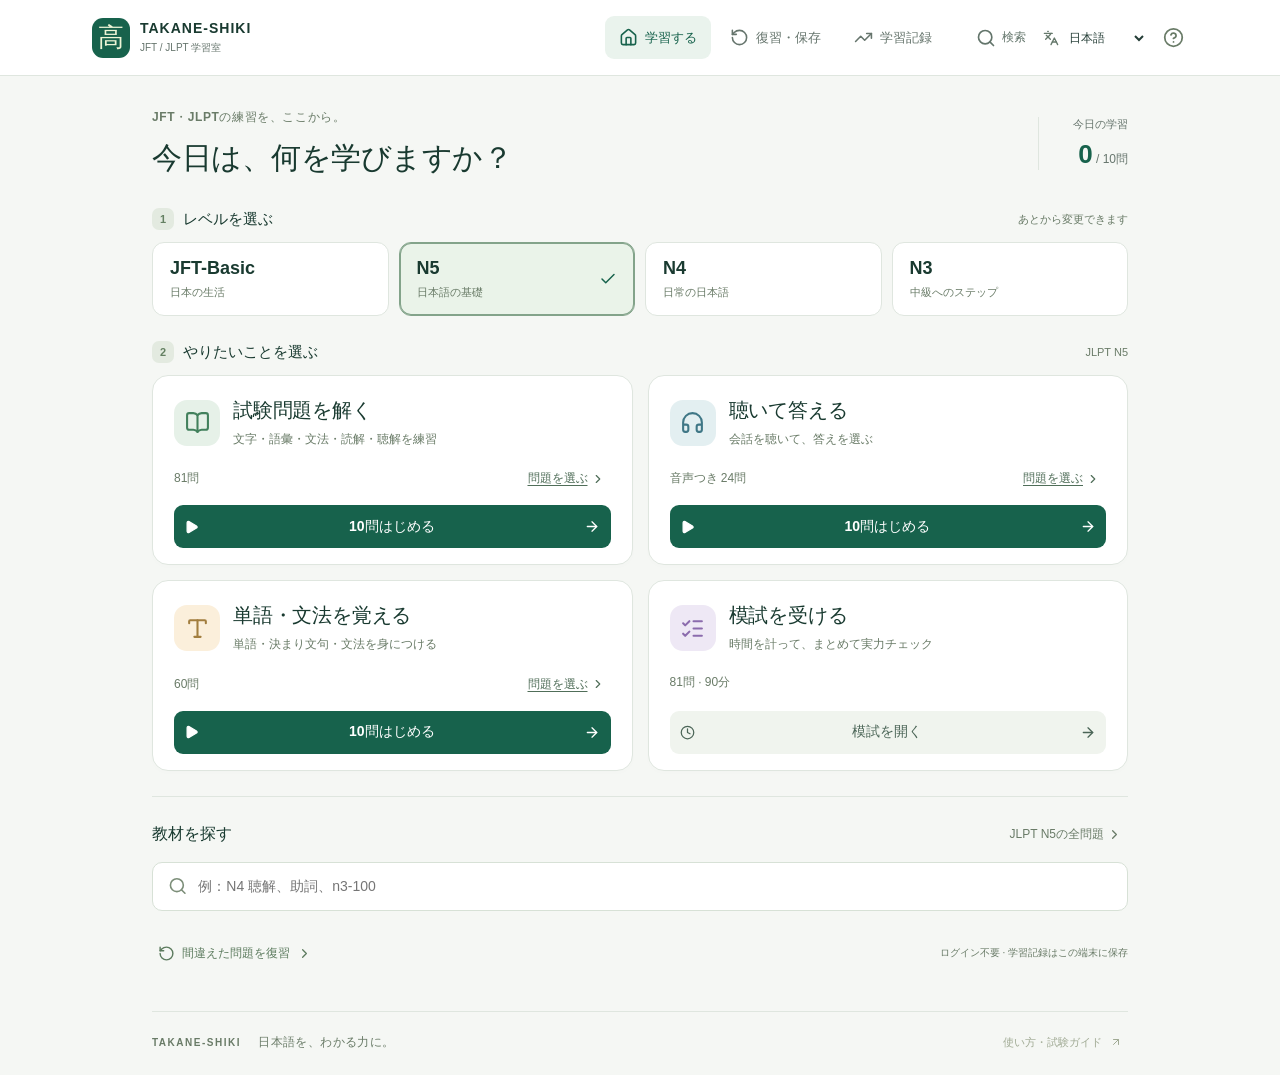
==== commit 0670b95a: "Rebuild the study UI with direct practice and clear Japanese and English navigation Replace the larg" ====
--- a/exam-lab.html
+++ b/exam-lab.html
@@ -1,4 +1,4 @@
 <!doctype html>
-<html lang="en"><head><meta charset="UTF-8"><meta name="viewport" content="width=device-width,initial-scale=1"><meta name="theme-color" content="#174c3c"><meta name="description" content="JFT-Basic and JLPT N5, N4, N3: find exam practice, listening, words, grammar and full mock exams in one study home."><title>TAKANE-SHIKI | JFT・JLPT Study Home</title><link rel="icon" href="./exam-lab-favicon.svg"><link rel="manifest" href="./manifest.json">  <script type="module" crossorigin src="./exam-lab-assets-index-CwoWBeKJ.js"></script>
-  <link rel="stylesheet" crossorigin href="./exam-lab-assets-index-Dax6Oh3M.css">
+<html lang="en"><head><meta charset="UTF-8"><meta name="viewport" content="width=device-width,initial-scale=1"><meta name="theme-color" content="#174c3c"><meta name="description" content="JFT-Basic and JLPT N5, N4, N3: find exam practice, listening, words, grammar and full mock exams in one study home."><title>TAKANE-SHIKI | JFT・JLPT 学習室</title><link rel="icon" href="./exam-lab-favicon.svg"><link rel="manifest" href="./manifest.json">  <script type="module" crossorigin src="./exam-lab-assets-index-C3DZi065.js"></script>
+  <link rel="stylesheet" crossorigin href="./exam-lab-assets-index-ChwkhoLh.css">
 </head><body><div id="root"></div></body></html>
--- a/exam-lab-assets-index-ChwkhoLh.css
+++ b/exam-lab-assets-index-ChwkhoLh.css
@@ -0,0 +1 @@
+:root{--ink:#193a30;--green:#174c3c;--green-deep:#143e31;--lime:#d7ed87;--cream:#f8f9f5;--white:#fff;--muted:#718078;--line:#e4e9e1;--peach:#f6dfd2;--lilac:#ece6f5;--blue:#e1edf0;--red:#ac5045;--radius:18px;color:var(--ink);background:var(--cream);font-synthesis:none;text-rendering:optimizelegibility;-webkit-font-smoothing:antialiased;font-family:Arial,Helvetica Neue,Noto Sans JP,sans-serif}*{box-sizing:border-box}body{margin:0}button,input,select{font:inherit}button,a,input,select{-webkit-tap-highlight-color:transparent}button{cursor:pointer;color:inherit}a{color:inherit;text-decoration:none}button:disabled{cursor:not-allowed;opacity:.5}button{background:0 0;border:0}img{max-width:100%;display:block}h1,h2,h3,h4,p{margin:0}p{line-height:1.65}strong,b{font-weight:700}button,select,input{touch-action:manipulation}select{border:1px solid var(--line);min-height:42px;color:var(--ink);background:#fff;border-radius:9px;max-width:100%;padding:9px 29px 9px 12px}ul{padding-left:20px;line-height:1.75}::selection{color:#143e31;background:#d7ed87}.app-shell{min-height:100vh}.sidebar{border-right:1px solid var(--line);z-index:40;background:#fdfefb;flex-direction:column;width:228px;padding:29px 20px 0;display:flex;position:fixed;inset:0 auto 0 0}.brand{align-items:center;gap:10px;padding:0 2px;display:flex}.brand-mark{background:var(--green);width:39px;height:39px;color:var(--lime);border-radius:11px;flex-shrink:0;place-items:center;display:grid}.brand-mark span{font-family:serif;font-size:27px;font-weight:600;line-height:1}.brand strong{letter-spacing:1.1px;white-space:nowrap;font-size:13px;display:block}.brand small{letter-spacing:1.85px;color:#7d8a7f;margin-top:7px;font-size:12px;display:block}.nav-caption{letter-spacing:1.65px;color:#8e9a90;margin:46px 12px 18px;font-size:12px}.sidebar nav{flex-direction:column;gap:6px;display:flex}.sidebar nav button{text-align:left;color:#7b877e;border-radius:10px;align-items:center;gap:13px;min-height:54px;padding:13px;font-size:13px;transition:background .15s,color .15s;display:flex}.sidebar nav button span{display:block}.sidebar nav button small{display:none}.sidebar nav button.active{color:var(--green);background:#eaf0de;font-weight:700}.sidebar nav button:hover{color:var(--green);background:#f0f3eb}.sidebar nav button b{background:#fff;border-radius:5px;margin-left:auto;padding:3px 6px;font-size:12px}.sidebar-note{background:#f1f3e9;border:1px solid #e5e9d9;border-radius:13px;margin:47px 5px 25px;padding:18px 14px}.note-flower{color:#849b3d;font-size:30px;line-height:1}.sidebar-note p{color:#6f7c61;margin:11px 0;font-size:12px;line-height:1.7}.sidebar-note p strong{color:#50613e;font-size:12px}.sidebar-note button{align-items:center;gap:9px;padding:5px 0;font-size:12px;display:flex}.sidebar-bottom{color:#7c887b;align-items:center;gap:10px;margin-top:auto;padding:16px 10px 20px;font-size:12px;display:flex}.sidebar-bottom:hover{color:var(--green)}.sidebar-user{border-top:1px solid var(--line);align-items:center;gap:9px;margin:0 -20px;padding:18px 16px;display:flex}.user-avatar{color:#677054;background:#edece4;border-radius:50%;flex-shrink:0;place-items:center;width:32px;height:32px;font-size:13px;font-weight:600;display:grid}.sidebar-user strong{font-size:12px;display:block}.sidebar-user small{color:#8b958c;margin-top:5px;font-size:12px;display:block}.sidebar-user .icon-btn{width:24px;height:35px;margin-left:auto}.icon-btn{color:#819084;border-radius:8px;flex-shrink:0;place-items:center;min-width:36px;min-height:36px;display:inline-grid}.icon-btn:hover{color:var(--green);background:#f0f3e9}.main-shell{margin-left:228px}.topbar{border-bottom:1px solid var(--line);background:#fdfefb;justify-content:space-between;align-items:center;gap:15px;height:74px;padding:0 40px;display:flex}.breadcrumb{color:#859087;align-items:center;gap:12px;font-size:12px;display:flex}.breadcrumb strong{color:#4c6457;font-weight:500}.topbar-left,.topbar-right{align-items:center;gap:22px;display:flex}.top-search{color:#8b958d;align-items:center;gap:9px;font-size:12px;display:flex}.streak{color:#8c978a;border-right:1px solid var(--line);align-items:center;gap:6px;padding-right:19px;font-size:12px;display:flex}.streak svg{color:#a3a060}.streak strong{color:var(--ink);font-size:13px}.sync-status{color:#6d8874;align-items:center;gap:6px;min-height:36px;font-size:12px;display:flex}.sync-status.offline{color:#a5653e}.sync-status.pending svg{animation:1.5s infinite pulse}.main-content{max-width:1600px;min-height:calc(100vh - 74px);margin:auto;padding:30px 40px 0}.greeting{color:#718071;justify-content:space-between;align-items:center;margin-bottom:22px;font-size:12px;display:flex}.date-label{color:#96a092;font-size:12px}.hero{background:#eaf0df;border:1px solid #e2e8d7;border-radius:22px;grid-template-columns:1.15fr 1fr;min-height:342px;display:grid;position:relative;overflow:hidden}.hero-text{z-index:1;padding:35px 0 34px 38px;position:relative}.hero-kicker{letter-spacing:1.5px;color:#718055;align-items:center;gap:7px;font-size:12px;font-weight:600;display:flex}.hero-kicker>span{background:#879b43;border-radius:50%;width:6px;height:6px}.hero h1{letter-spacing:-2px;color:#244b35;margin:18px 0 14px;font-family:Georgia,Times New Roman,serif;font-size:49px;font-weight:400;line-height:1.11}.hero h1 em{color:#67803a;font-weight:400}.hero-actions{align-items:center;gap:20px;margin-top:23px;display:flex}.btn{white-space:nowrap;border-radius:8px;justify-content:center;align-items:center;gap:11px;min-height:44px;padding:12px 19px;font-size:12px;font-weight:600;transition:background .16s,transform .16s;display:inline-flex}.btn:hover{transform:translateY(-1px)}.btn.primary{background:var(--green);color:#fff;box-shadow:0 3px 5px #174c3c09}.btn.primary:hover{background:#216149}.btn.secondary{color:#536b5d;background:#fff;border:1px solid #dfe5dc}.btn.secondary:hover{background:#f1f4ec}.btn.compact{min-height:40px;padding:10px 13px}.btn.full{width:100%}.text-link{color:#5e7253;align-items:center;gap:8px;min-height:32px;padding:5px 0;font-size:12px;display:inline-flex}.text-link:hover{color:#153f2e}.hero-foot{color:#7d8a6e;gap:18px;margin-top:20px;font-size:12px;display:flex}.hero-foot span{align-items:center;gap:5px;display:flex}.hero-art{justify-content:center;align-items:center;padding:0 9px 0 0;display:flex;position:relative}.hero-art>img{object-fit:contain;width:100%;height:100%;max-height:340px;transform:scale(1.06)}.floating-label{white-space:nowrap;color:#6d795c;background:#fffdfa;border:1px solid #e6e8da;border-radius:6px;align-items:center;gap:6px;padding:11px 13px;font-size:12px;display:flex;position:absolute;bottom:32px;left:50%;transform:translate(-50%)rotate(-3deg);box-shadow:0 6px 16px #294d3810}.floating-label svg{color:#93a35d}.stats-strip{border:1px solid var(--line);background:#fdfefb;border-radius:14px;grid-template-columns:1.35fr 1fr 1fr 1fr;margin-top:23px;padding:21px 0;display:grid}.stats-strip>div{border-right:1px solid var(--line);align-items:center;gap:12px;padding:0 22px;display:flex;position:relative}.stats-strip>div:last-child{border:0}.stat-icon{color:#6c8160;background:#f2f5ec;border-radius:10px;flex-shrink:0;place-items:center;width:36px;height:36px;display:grid}.stats-strip>div>div>span{color:#8c9687;margin-bottom:7px;font-size:12px;display:block}.stats-strip strong{white-space:nowrap;letter-spacing:-.5px;font-size:20px;font-weight:500}.stats-strip strong small{letter-spacing:0;color:#9ba391;font-size:12px;font-weight:400}.daily-mini{background:#e8edde;border-radius:4px;align-self:flex-end;width:55px;height:3px;margin-bottom:7px;margin-left:auto;overflow:hidden}.daily-mini i{background:#96ac62;height:100%;display:block}.section-head{justify-content:space-between;align-items:center;gap:20px;margin-bottom:19px;display:flex}.eyebrow{letter-spacing:1.5px;color:#8e9a88;align-items:center;gap:6px;font-size:12px;font-weight:600;display:flex}.section-head h2{letter-spacing:-.6px;margin-top:7px;font-size:20px;font-weight:500}.course-section{margin-top:34px}.course-grid{grid-template-columns:repeat(4,minmax(0,1fr));gap:16px;display:grid}.course-card{text-align:left;border:1px solid var(--line);background:#fff;border-radius:14px;padding:0;transition:box-shadow .18s,transform .18s,border .18s;position:relative;overflow:hidden}.course-card:hover{transform:translateY(-3px);box-shadow:0 10px 20px #294d3809}.course-card.chosen{border-color:#87a163;box-shadow:0 0 0 1px #87a163}.course-art{background:#f0e4d9;height:124px;position:relative;overflow:hidden}.course-art img{object-fit:cover;width:100%;height:100%}.course-card.lime .course-art{background:#ecf0de}.course-card.lilac .course-art{background:#eee8f4}.course-card.blue .course-art{background:#e3edef}.course-label{letter-spacing:.8px;color:#786d56;background:#ffffffba;border-radius:4px;padding:4px 6px;font-size:12px;position:absolute;top:12px;left:13px}.chosen-check{background:var(--green);color:#fff;border:2px solid #fff;border-radius:50%;place-items:center;width:21px;height:21px;display:grid;position:absolute;top:11px;right:11px}.course-title{justify-content:space-between;align-items:center;margin:7px 0 10px;display:flex}.course-title h3{letter-spacing:-.5px;font-size:21px;font-weight:500}.course-title svg{color:#a0ad92}.course-progress{color:#9da58f;justify-content:space-between;gap:6px;margin-top:17px;font-size:12px;display:flex}.progress-track{background:#edf0e6;border-radius:5px;height:4px;overflow:hidden}.course-progress+.progress-track{margin-top:9px}.progress-track i{border-radius:inherit;background:#8fa75f;height:100%;transition:width .25s;display:block}.next-section{margin-top:32px}.next-grid{grid-template-columns:repeat(3,1fr);gap:15px;display:grid}.next-card{text-align:left;border:1px solid var(--line);background:#fff;border-radius:12px;align-items:center;gap:13px;padding:19px 16px;display:flex}.next-card:hover{background:#fafcf6;border-color:#c6d5b4}.next-card>svg{color:#92a185;flex-shrink:0;width:16px;margin-left:auto}.next-icon{border-radius:12px;flex-shrink:0;place-items:center;width:42px;height:46px;display:grid}.next-icon.green{color:#728c4b;background:#edf2dc}.next-icon.peach{color:#bc907b;background:#f7ece4}.next-icon.purple{color:#9b89ac;background:#f0ebf5}.mini-label{letter-spacing:1px;color:#a2ab97;margin-bottom:7px;font-size:12px;display:block}.next-card h3{margin-bottom:6px;font-size:12px;font-weight:600}.bottom-note{background:#f0f2e8;border-radius:12px;align-items:center;gap:17px;margin-top:29px;padding:19px 23px;display:flex}.tiny-mark{color:#92a368;font-size:26px}.bottom-note p{color:#909b81;flex:1;font-size:12px}.bottom-note .text-link{white-space:nowrap;font-size:12px}.app-footer{border-top:1px solid var(--line);color:#9ba593;justify-content:space-between;align-items:center;gap:20px;margin-top:33px;padding:27px 0 22px;font-size:12px;display:flex}.app-footer>span{letter-spacing:1.5px;font-weight:600}.app-footer>span span{letter-spacing:.4px;margin-left:13px;font-size:12px;font-weight:400}.app-footer button{color:#a0aa94;align-items:center;gap:8px;font-size:12px;display:flex}.page-intro{margin:13px 0 10px}.page-intro h1{letter-spacing:-1.5px;margin-top:14px;font-family:Georgia,Times New Roman,serif;font-size:38px;font-weight:400;line-height:1.2}.page-description{color:#8a9684;max-width:740px;margin:11px 0 25px;font-size:12px}.exam-switch{border:1px solid var(--line);background:#f0f3ea;border-radius:10px;flex-shrink:0;gap:3px;max-width:100%;padding:4px;display:inline-flex}.exam-switch button{color:#809072;white-space:nowrap;border-radius:7px;min-height:37px;padding:10px 19px;font-size:12px}.exam-switch button.selected{color:#2b533b;background:#fff;font-weight:600;box-shadow:0 2px 7px #26442f0b}.practice-toolbar{justify-content:space-between;align-items:center;gap:20px;margin-top:28px;display:flex}.search-field{border:1px solid var(--line);color:#9ba48f;background:#fff;border-radius:9px;align-items:center;gap:9px;width:100%;max-width:350px;padding:0 12px;display:flex}.search-field input{width:100%;min-width:0;color:var(--ink);background:0 0;border:0;outline:0;padding:13px 0;font-size:12px}.search-field input::placeholder{color:#a1aa98}.section-tabs{border-bottom:1px solid var(--line);flex-wrap:wrap;gap:7px;margin-bottom:21px;padding:23px 0 17px;display:flex}.section-tabs button{white-space:nowrap;color:#88977b;border-radius:7px;min-height:36px;padding:9px 12px;font-size:12px}.section-tabs button span{color:#a7b199;margin-left:6px;font-size:12px}.section-tabs button.active{color:#456333;background:#eaf0dc}.section-tabs button:hover{background:#f0f4e7}.practice-layout{grid-template-columns:minmax(0,1fr) 265px;align-items:start;gap:25px;display:grid}.question-browser{border:1px solid var(--line);background:#fff;border-radius:13px;min-width:0;overflow:hidden}.browser-head{border-bottom:1px solid var(--line);flex-wrap:wrap;align-items:center;gap:9px;padding:18px;display:flex}.browser-head h2{margin-right:auto;font-size:13px;font-weight:500}.browser-head h2 span{color:#a0aa94;margin-left:7px;font-size:12px;display:inline-block}.browser-head select{max-width:190px;min-height:35px;padding:8px;font-size:12px}.question-row{border-bottom:1px solid #edf0e8;align-items:center;padding-right:10px;display:flex}.question-row:last-child{border:0}.question-open{text-align:left;flex:1;align-items:center;gap:15px;min-width:0;padding:20px 10px 20px 20px;display:flex}.question-row:hover{background:#fafcf6}.row-number{color:#a1ad92;background:#f4f6ee;border-radius:8px;flex-shrink:0;place-items:center;width:32px;height:34px;font-size:12px;display:grid}.row-number.done{color:#597d36;background:#e9f1dc}.row-number.wrong{color:#ad7d66;background:#f8e9e0}.question-open>div{flex:1;min-width:0}.row-meta{color:#99a38d;flex-wrap:wrap;align-items:center;gap:6px;font-size:12px;display:flex}.question-open h3{margin:6px 0;font-size:12px;font-weight:500;line-height:1.5}.question-open>svg{color:#abb89b}.bookmark-btn{color:#a1ae94}.bookmarked{color:#819943!important}.practice-plan{border:1px solid var(--line);background:#fff;border-radius:13px;padding:0 22px 22px;position:sticky;top:22px;overflow:hidden}.plan-image{background:#edf1df;height:135px;margin:0 -22px 21px;overflow:hidden}.plan-image img{object-fit:cover;width:100%;height:100%}.plan-image.peach{background:#f6e6dc}.plan-image.lilac{background:#eee9f4}.plan-image.blue{background:#e4edef}.practice-plan h2{letter-spacing:-.5px;margin:10px 0;font-family:Georgia,serif;font-size:25px;font-weight:400}.practice-plan>p{color:#8c987c;font-size:12px;line-height:1.8}.practice-plan>label{color:#81936e;margin:20px 0 16px;font-size:12px;display:block}.practice-plan select{width:100%;margin-top:9px;font-size:12px;display:block}.plan-points{flex-direction:column;gap:10px;margin-top:21px;display:flex}.plan-points span{color:#92a07f;align-items:center;gap:7px;font-size:12px;display:flex}.plan-points svg{color:#8da964}.empty-state{text-align:center;max-width:590px;margin:auto;padding:55px 20px}.empty-icon{color:#8b9e66;background:#eff2e4;border-radius:19px;place-items:center;width:63px;height:63px;margin:0 auto 22px;display:grid}.empty-state h3{letter-spacing:-.6px;font-family:Georgia,serif;font-size:24px;font-weight:400}.empty-state p{color:#9aa58d;max-width:390px;margin:13px auto 23px;font-size:12px}.mock-layout{grid-template-columns:minmax(0,1fr) 270px;align-items:start;gap:26px;margin-top:25px;display:grid}.mock-card{border:1px solid var(--line);background:#fff;border-radius:17px;overflow:hidden}.mock-card-head{background:#f0f4e8;justify-content:space-between;align-items:center;gap:15px;padding:27px 28px;display:flex}.mock-card-head h2{letter-spacing:-1px;margin:13px 0;font-family:Georgia,serif;font-size:38px;font-weight:400}.mock-card-head img{object-fit:contain;width:180px;height:116px}.mock-numbers{border-bottom:1px solid var(--line);padding:22px 28px;display:flex}.mock-numbers>div{border-right:1px solid var(--line);color:#7f9466;align-items:center;gap:9px;margin-right:25px;padding-right:25px;display:flex}.mock-numbers>div:last-child{border:0;margin:0;padding:0}.mock-numbers strong{color:#456134;white-space:nowrap;font-size:20px;font-weight:500}.mock-numbers small{color:#97a687;font-size:12px;font-weight:400}.mock-sections{padding:8px 28px}.mock-sections>div{border-bottom:1px solid var(--line);align-items:center;gap:17px;padding:21px 0;display:flex}.mock-sections>div:last-child{border:0}.section-no{color:#99ac7e;background:#f0f4e6;border-radius:8px;place-items:center;width:35px;height:37px;font-size:12px;display:grid}.mock-sections h3{margin-bottom:6px;font-size:12px;font-weight:500}.mock-sections strong{color:#8a9b77;margin-left:auto;font-size:12px;font-weight:500}.mock-foot{border-top:1px solid var(--line);background:#fafbf6;align-items:center;gap:24px;padding:21px 28px;display:flex}.soft-card{background:#edf2e4;border:1px solid #e4ead8;border-radius:13px;padding:25px 22px}.soft-card>svg{color:#94a56a;margin-bottom:17px}.soft-card h3{letter-spacing:-.7px;font-family:Georgia,serif;font-size:23px;font-weight:400}.soft-card p{color:#8e9c7c;margin-top:12px;font-size:12px}.soft-card ul{color:#869776;margin:17px 0 0;padding-left:16px;font-size:12px}.soft-card li{padding:4px 0}.score-note{color:#93a181;gap:10px;padding:18px 4px;font-size:12px;display:flex}.score-note>svg{color:#98a97a;flex-shrink:0;margin-top:3px}.score-note.inline{background:#f0f3e8;border-radius:10px;margin:18px 0;padding:17px 22px}.review-controls{justify-content:space-between;align-items:center;gap:15px;margin:25px 0;display:flex}.segmented{background:#eef2e5;border-radius:9px;gap:4px;padding:4px;display:flex}.segmented button{color:#869977;border-radius:7px;align-items:center;gap:6px;padding:11px 15px;font-size:12px;display:flex}.segmented button.active{color:#496a33;background:#fff;box-shadow:0 1px 4px #233d200a}.segmented button span{color:#a2af92;margin-left:4px;font-size:12px}.review-summary{justify-content:space-between;align-items:center;gap:20px;margin:27px 0;display:flex}.review-summary h2{letter-spacing:-.5px;font-size:18px;font-weight:500}.review-summary p{color:#95a386;margin-top:8px;font-size:12px}.review-grid{grid-template-columns:repeat(3,1fr);gap:19px;display:grid}.review-card{border:1px solid var(--line);background:#fff;border-radius:13px;position:relative;overflow:hidden}.review-illustration{object-fit:cover;width:100%;height:144px}.review-card-body{padding:20px;position:relative}.tag{color:#7b9160;white-space:nowrap;background:#eff4e4;border-radius:5px;align-items:center;gap:5px;padding:6px 9px;font-size:12px;display:inline-flex}.review-card h3{margin:15px 0 8px;font-size:15px;font-weight:500;line-height:1.5}.review-card p{color:#99a78a;margin-bottom:18px;font-size:12px}.save-in-card{color:#9bad7f;position:absolute;top:15px;right:12px}.history-heading{justify-content:space-between;align-items:center;gap:20px;display:flex}.history-stats{border:1px solid var(--line);background:#fff;border-radius:14px;grid-template-columns:repeat(4,1fr);margin:28px 0;padding:25px 0;display:grid}.history-stats>div{border-right:1px solid var(--line);padding:0 25px}.history-stats>div:last-child{border:0}.history-stats span{color:#9aa68b;font-size:12px;display:block}.history-stats strong{letter-spacing:-1.5px;margin:13px 0;font-size:34px;font-weight:400;display:block}.history-stats strong small{letter-spacing:0;font-size:12px}.history-stats small{color:#9eab8f;font-size:12px}.history-grid{grid-template-columns:1.1fr 1fr;align-items:stretch;gap:23px;display:grid}.weekly-card,.skills-card,.sessions-card{border:1px solid var(--line);background:#fff;border-radius:14px;padding:25px}.weekly-card h2,.skills-card h2,.sessions-card h2{letter-spacing:-.4px;margin:0;font-size:16px;font-weight:500}.small-muted{color:#9ba88d;font-size:12px;line-height:1.7}.weekly-chart{justify-content:space-around;gap:10px;height:220px;padding-top:14px;display:flex}.weekly-chart>div{color:#a4af96;flex-direction:column;flex:1;align-items:center;font-size:12px;display:flex}.chart-column{background:linear-gradient(#f7f9f2,#f2f5e9);border-radius:7px;align-items:end;width:100%;max-width:28px;height:155px;margin:10px 0 14px;display:flex;position:relative}.chart-column i{background:#9cb575;border-radius:6px;width:100%;min-height:1px;display:block}.weekly-chart small{color:#a2b08f;font-size:12px}.weekly-chart small.today{color:#587a36;font-weight:600}.skills-card .exam-switch{margin:18px 0 5px}.skills-card .exam-switch button{min-height:29px;padding:8px 14px;font-size:12px}.skill-line{margin-top:17px}.skill-line>div:first-child{color:#8ca276;justify-content:space-between;align-items:center;margin-bottom:8px;font-size:12px;display:flex}.skill-line strong{color:#73924e;font-size:12px;font-weight:500}.skill-line small{color:#a9b599;margin-top:6px;font-size:12px;display:block}.sessions-card{margin-top:24px}.session-history{margin-top:22px}.session-history>button{text-align:left;border-top:1px solid var(--line);align-items:center;gap:15px;width:100%;padding:19px 0;display:flex}.session-history>button:hover{background:#fafcf5}.session-history>button>div{flex:1}.session-kind{color:#89a163;background:#eef2e3;border-radius:10px;flex-shrink:0;place-items:center;width:42px;height:43px;display:grid}.session-kind.mock-kind{color:#b49b81;background:#f3e9e0}.session-history h3{font-size:12px;font-weight:500}.session-history h3>span{color:#97a688;font-size:12px}.session-history p{color:#a5b397;margin-top:7px;font-size:12px}.status-tag{color:#b59e7b;background:#faf3e6;border-radius:5px;padding:6px 8px;font-size:12px}.status-tag.completed{color:#92a97d;background:#f0f5e7}.session-history>button>svg{color:#a3b193}.guide-hero{background:#edf2e3;border-radius:18px;grid-template-columns:1fr 1fr;align-items:center;gap:10px;margin-top:28px;display:grid;overflow:hidden}.guide-hero>img{object-fit:cover;width:100%;height:280px}.guide-hero>div{padding:28px 34px}.guide-hero h2{letter-spacing:-1px;margin:16px 0;font-family:Georgia,serif;font-size:33px;font-weight:400;line-height:1.2}.guide-hero p{color:#899d75;font-size:12px;line-height:1.8}.guide-steps{grid-template-columns:repeat(3,1fr);gap:25px;margin:35px 0;display:grid}.guide-steps>div{border-top:1px solid #dce5d0;padding-top:23px}.guide-steps span{color:#b2c49a;font-family:Georgia,serif;font-size:30px}.guide-steps h3{margin:15px 0 10px;font-size:14px;font-weight:500}.guide-steps p{color:#94a784;font-size:12px;line-height:1.8}.level-guide{margin-top:40px}.level-guide h2,.source-card h2{letter-spacing:-.5px;margin-bottom:20px;font-size:21px;font-weight:500}.level-table{border:1px solid var(--line);background:#fff;border-radius:12px;margin-bottom:15px;overflow:hidden}.level-table button{border-bottom:1px solid var(--line);text-align:left;align-items:center;gap:20px;width:100%;padding:20px 22px;display:flex}.level-table button:last-child{border:0}.level-table strong{min-width:100px;font-size:14px;font-weight:500}.level-table span{color:#8fa47d;flex:1;font-size:12px}.level-table span:nth-last-child(2){white-space:nowrap;color:#a7b498;flex:0;font-size:12px}.level-table svg{color:#8ea575;flex-shrink:0}.source-card{border:1px solid var(--line);background:#fff;border-radius:15px;margin-top:35px;padding:28px}.source-card p{color:#8a9f77;margin-top:13px;font-size:12px;line-height:1.9}.source-card small{color:#aab89a;margin-top:24px;font-size:12px;display:block}.source-links{grid-template-columns:1fr 1fr;gap:10px;margin-top:24px;display:grid}.source-links a{color:#779657;background:#f4f7ed;border-radius:7px;justify-content:space-between;align-items:center;gap:10px;padding:12px;font-size:12px;display:flex}.source-links a:hover{background:#ebf2de}.session-top{justify-content:space-between;align-items:center;gap:15px;margin:2px 0 20px;display:flex}.session-top>div{align-items:center;gap:13px;display:flex}.session-mode{letter-spacing:1px;color:#9eaf8b;font-size:12px}.session-time{color:#7a9860;font-variant-numeric:tabular-nums;justify-content:flex-end;align-items:center;gap:7px;min-width:90px;font-size:15px;display:flex}.session-time small{color:#a3b18f;font-size:12px}.session-time.urgent{color:#b17759}.session-progress{align-items:center;gap:20px;margin-bottom:27px;display:flex}.session-progress>.progress-track{flex:1;height:5px}.session-layout{grid-template-columns:minmax(0,1fr) 220px;align-items:start;gap:24px;display:grid}.session-primary{min-width:0}.question-card{border:1px solid var(--line);background:#fff;border-radius:15px;padding:28px 30px}.question-card-meta{color:#a1af92;align-items:center;gap:12px;font-size:12px;display:flex}.question-card-meta .icon-btn{margin-left:auto}.question-title{letter-spacing:-.4px;margin:15px 0 20px;font-size:22px;font-weight:500;line-height:1.5}.question-illustration{border:1px solid #edf0e6;border-radius:11px;margin:22px 0;overflow:hidden}.question-illustration img{object-fit:cover;width:100%;max-height:220px}.question-illustration figcaption{text-align:center;color:#a3b291;background:#f9fbf4;padding:7px;font-size:12px}.reading-passage{white-space:pre-wrap;letter-spacing:.2px;color:#344c3a;background:#f7f9f2;border:1px solid #e5ebdf;border-radius:9px;margin:23px 0;padding:24px;font-size:17px;line-height:2}.question-prompt{white-space:pre-wrap;letter-spacing:.15px;color:#2f4934;overflow-wrap:anywhere;margin:23px 0;font-size:18px;line-height:1.9}.question-prompt strong{color:#3f6740;text-underline-offset:5px;-webkit-text-decoration:underline #bed28f;text-decoration:underline #bed28f}.answer-options{flex-direction:column;gap:11px;margin-top:25px;display:flex}.answer-option{text-align:left;color:#4c6146;background:#fff;border:1px solid #e3e9db;border-radius:9px;align-items:center;gap:14px;width:100%;min-height:63px;padding:16px 17px;transition:background .15s,border .15s;display:flex}.answer-option:hover:not(:disabled){background:#f7faef;border-color:#b3c694}.option-number{color:#91a47d;background:#fafcf6;border:1px solid #e4ebdb;border-radius:6px;flex-shrink:0;place-items:center;width:26px;height:26px;font-size:12px;display:grid}.answer-option>span:nth-child(2){white-space:pre-wrap;overflow-wrap:anywhere;flex:1;font-size:16px;line-height:1.6}.answer-option.selected .option-number{color:#fff;background:#809c58;border-color:#809c58}.option-radio{border:1px solid #dce5ce;border-radius:50%;flex-shrink:0;width:17px;height:17px}.answer-option.selected .option-radio{border:5px solid #859e62}.answer-option:disabled{opacity:1;cursor:default}.answer-option.correct{box-shadow:none;color:#4e7334;background:#edf5e3;border-color:#82a659}.answer-option.correct .option-number{color:#fff;background:#7f9f59;border-color:#7f9f59}.answer-option.incorrect{box-shadow:none;color:#a37960;background:#fbefea;border-color:#d6ae9b}.answer-option.incorrect .option-number{color:#fff;background:#c49c87;border-color:#c49c87}.audio-choice{align-items:center;gap:10px;font-size:15px;display:flex}.question-actions{justify-content:space-between;align-items:center;gap:15px;margin-top:26px;display:flex}.keyboard-hint{text-align:center;color:#b2bda5;margin-top:20px;font-size:12px}.answer-feedback{color:#749451;background:#f0f6e7;border-radius:9px;align-items:start;gap:12px;margin-top:22px;padding:18px;display:flex}.answer-feedback>svg{flex-shrink:0;margin-top:2px}.answer-feedback strong{font-size:12px;font-weight:600;display:block}.answer-feedback p{color:#91a67e;margin-top:6px;font-size:12px;line-height:1.8}.answer-feedback.wrong{color:#b49669;background:#faf2e8}.session-side{position:sticky;top:22px}.session-map{border:1px solid var(--line);background:#fff;border-radius:13px;padding:21px 18px}.session-map h3{margin:13px 0;font-size:15px;font-weight:500;line-height:1.5}.session-map>p{color:#a0b18f;margin-bottom:18px;font-size:12px}.question-map{grid-template-columns:repeat(5,1fr);gap:6px;max-height:430px;margin-top:20px;padding:2px;display:grid;overflow:auto}.question-map button{color:#adbb9e;background:#fdfef9;border:1px solid #e7eddc;border-radius:5px;height:29px;font-size:12px}.question-map button.answered{color:#7c9c59;background:#e8efdc;border-color:#dce7cc}.question-map button.correct{color:#70914c;background:#deedcc;border-color:#cfe0b8}.question-map button.incorrect{color:#b49773;background:#f2e6d9;border-color:#e9d5bf}.question-map button.current{color:#456e29;border:2px solid #7b9c56;font-weight:700}.question-map button:disabled{opacity:.3}.map-legend{color:#adbc9b;gap:9px;margin-top:19px;font-size:12px;display:flex}.map-legend span{align-items:center;gap:4px;display:flex}.map-legend i{border:1px solid #dee9d0;border-radius:2px;width:7px;height:7px}.map-legend i.filled{background:#c5d9a7}.session-tip{margin-top:15px;padding:24px 15px}.session-tip>svg{color:#a0b584}.session-tip h4{margin:12px 0 9px;font-size:12px;font-weight:500}.session-tip p{color:#a1b28f;font-size:12px;line-height:1.85}.audio-box{background:#f6f9ee;border:1px solid #dfe8d4;border-radius:12px;margin:22px 0;padding:20px}.audio-heading{align-items:center;gap:11px;display:flex}.audio-symbol{color:#8da86a;background:#e9f0d8;border-radius:10px;flex-shrink:0;place-items:center;width:36px;height:36px;display:grid}.audio-heading strong{font-size:12px;font-weight:500;display:block}.audio-heading>div>span{color:#a4b191;margin-top:5px;font-size:12px;display:block}.audio-quality{letter-spacing:1px;color:#b0bd9e;border:1px solid #e1e9d2;border-radius:4px;margin-left:auto;padding:4px;font-size:12px}.audio-controls{align-items:center;gap:17px;margin-top:20px;display:flex}.audio-play{color:#fff;background:#72934c;border-radius:50%;flex-shrink:0;place-items:center;width:45px;height:45px;display:grid}.audio-play:hover{background:#597c35}.audio-play>svg{width:18px}.audio-wave{flex:1;justify-content:center;align-items:center;gap:3px;height:43px;display:flex;overflow:hidden}.audio-wave span{background:#d3dfbe;border-radius:3px;flex:1;min-width:2px;max-width:3px}.audio-wave span.heard{background:#789b50}.audio-controls select{background:0 0;border:1px solid #dde7cc;min-height:33px;padding:6px 7px;font-size:12px}.speaker-list{flex-wrap:wrap;gap:7px;margin-top:18px;display:flex}.speaker-chip{color:#9cac89;border:1px solid #e3eacf;border-radius:5px;align-items:center;gap:5px;padding:5px 7px;font-size:12px;display:flex}.speaker-chip i{color:#7b9955;background:#dce9c6;border-radius:4px;place-items:center;width:16px;height:16px;font-size:12px;font-style:normal;display:grid}.speaker-B i{color:#b79276;background:#f0ddcf}.speaker-C i,.speaker-N i{color:#a58db6;background:#e4dbed}.speaker-chip.speaking{background:#fff;border-color:#c5d7ac}.live-dot{background:#9fb07c;border-radius:50%;width:4px;height:4px;margin-left:3px;animation:1s infinite pulse}.audio-error{color:#b18d73;align-items:center;gap:6px;margin-top:14px;font-size:12px;display:flex}.audio-foot{color:#a7b493;margin-top:13px;font-size:12px}.transcript{border-top:1px solid #dde7cd;margin-top:19px;padding-top:17px}.transcript h4{margin-bottom:12px;font-size:12px;font-weight:500}.transcript h4 span{color:#b0bd9d;margin-left:7px;font-size:12px;font-weight:400}.transcript p{color:#647e51;white-space:pre-wrap;border-radius:5px;align-items:start;gap:9px;padding:8px 5px;font-size:13px;line-height:1.9;display:flex}.transcript p.active-line{background:#eaf2dd}.speaker-badge{color:#89a267;background:#e1ebd0;border-radius:5px;flex-shrink:0;place-items:center;width:22px;height:22px;margin-top:2px;font-size:12px;display:grid}.speaker-badge.speaker-B{color:#b69b7f;background:#f2e4d9}.speaker-badge.speaker-C,.speaker-badge.speaker-N{color:#ad96bb;background:#e9e0ef}.explanation{border:1px solid var(--line);background:#fff;border-radius:15px;margin-top:24px;padding:29px}.explanation-title{border-bottom:1px solid var(--line);margin-bottom:23px;padding-bottom:21px}.explanation-title h2{letter-spacing:-.7px;margin:11px 0 7px;font-family:Georgia,serif;font-size:27px;font-weight:400}.explanation-title p{color:#9daf8a;font-size:12px}.explain-block{margin-top:24px}.explain-block h3{color:#769652;align-items:center;gap:9px;margin-bottom:11px;font-size:13px;font-weight:600;display:flex}.explain-block h3 svg{flex-shrink:0}.explain-block p{color:#738c60;white-space:pre-wrap;overflow-wrap:anywhere;font-size:13px;line-height:1.95}.explain-block p strong{color:#4e7039;background:#f1f6e7;font-weight:700}.focus-block{background:#f2f6ea;border-radius:9px;margin-top:0;padding:17px 19px}.focus-block h3{color:#7b965a;font-size:12px}.focus-block p{color:#839d6b;font-size:12px}.evidence-block{background:#eef4e3;border-left:3px solid #9ab773;border-radius:0 8px 8px 0;padding:20px}.evidence-block h3{color:#83a05e}.technique-block{background:#f9f3e6;border-radius:10px;padding:22px}.technique-block p{color:#a38e69;font-size:12px}.technique-block p strong{color:#9b7f4c;background:#f4e8cf}.choice-analysis{margin-top:31px}.choice-analysis>h3{font-size:14px;font-weight:500}.choice-analysis>h3 span{color:#b0bda0;margin-left:8px;font-size:12px;font-weight:400}.choice-analysis>.small-muted{margin-top:8px}.analysis-option{border:1px solid #e9eedd;border-radius:10px;margin-top:14px;padding:18px}.analysis-option.is-correct{background:#f9fcf3;border-color:#c1d5a2}.analysis-option.was-selected{background:#fefbf5;border-color:#ebd6bc}.analysis-option-head{flex-wrap:wrap;align-items:center;gap:10px;display:flex}.analysis-option-head>strong{color:#6f8b57;white-space:pre-wrap;flex:1;min-width:80px;font-size:14px;font-weight:500;line-height:1.6}.analysis-label{color:#b6ba9c;white-space:nowrap;background:#f6f7ee;border-radius:4px;align-items:center;gap:4px;padding:5px 6px;font-size:12px;display:flex}.analysis-label.good{color:#8ea96e;background:#edf5e1}.analysis-text{padding-left:36px}.analysis-text p{color:#8ea179;white-space:pre-wrap;margin-top:13px;font-size:12px;line-height:1.9}.analysis-text p b{color:#b2bca0;letter-spacing:.1px;margin-bottom:3px;font-size:12px;font-weight:600;display:block}.analysis-text p strong{color:#6d8e4f;background:#f0f5e7}.takeaway{border-top:1px solid var(--line);color:#96ae7b;align-items:start;gap:10px;margin-top:25px;padding-top:23px;display:flex}.takeaway>svg{flex-shrink:0;margin-top:3px}.takeaway p{color:#90a778;font-size:12px;line-height:1.85}.takeaway p>strong{color:#a5b592;margin-bottom:4px;font-size:12px;display:block}.result-summary{border:1px solid var(--line);background:#fff;border-radius:16px;align-items:center;gap:36px;margin-top:29px;padding:30px;display:flex}.score-ring{background:conic-gradient(#91ad66 var(--score),#eff4e6 0);border-radius:50%;flex-shrink:0;width:155px;height:155px;padding:8px}.score-ring>div{background:#fff;border-radius:50%;flex-direction:column;justify-content:center;align-items:center;width:100%;height:100%;display:flex}.score-ring strong{letter-spacing:-2px;color:#7d9e55;font-size:41px;font-weight:400}.score-ring strong small{letter-spacing:0;font-size:19px}.score-ring span{color:#a9b798;margin-top:7px;font-size:12px}.result-summary h2{letter-spacing:-1px;margin:15px 0 9px;font-family:Georgia,serif;font-size:34px;font-weight:400}.result-actions{gap:10px;margin-top:20px;display:flex}.result-skills{grid-template-columns:repeat(4,minmax(0,1fr));gap:15px;margin:25px 0 35px;display:grid}.result-skills>div{border:1px solid var(--line);background:#fff;border-radius:10px;padding:18px}.result-skills span{color:#a3b28f;font-size:12px;display:block}.result-skills strong{margin:15px 0;font-size:24px;font-weight:400;display:block}.result-skills small{color:#b0bd9e;font-size:12px}.result-review .section-head h2{font-size:22px}.result-review .section-head p{color:#a0b28b;margin-top:10px;font-size:12px}.result-question{border:1px solid var(--line);background:#fff;border-radius:11px;margin-top:10px;overflow:hidden}.result-question-head{text-align:left;align-items:center;gap:15px;width:100%;padding:20px;display:flex}.result-status{border-radius:50%;flex-shrink:0;place-items:center;width:27px;height:27px;display:grid}.result-status.correct{color:#91ae6c;background:#e8f2da}.result-status.incorrect{color:#c0a27c;background:#f7ebdc}.result-qno{color:#bac6aa;font-size:12px}.result-question-head>div{flex:1;min-width:0}.result-question-head h3{margin-top:7px;font-size:13px;font-weight:500;line-height:1.6}.result-question-head>strong{color:#a6b791;white-space:nowrap;font-size:12px;font-weight:500}.result-question-head>strong small{color:#bac8a6;margin-top:6px;font-size:12px;font-weight:400;display:block}.result-question-head>svg{color:#b1c09e;flex-shrink:0}.result-question.open .result-question-head>svg{transform:rotate(90deg)}.result-question-detail{padding:3px 25px 25px}.result-question-detail>.explanation{border:0;border-top:1px solid var(--line);border-radius:0;margin:20px 0 0;padding:20px 0 0}.preview-banner{color:#9eaa87;background:#f2f3e8;border:1px solid #e9eddb;border-radius:8px;align-items:center;gap:8px;margin-bottom:20px;padding:11px 15px;font-size:12px;display:flex}.preview-banner>svg{flex-shrink:0}.preview-banner>a{color:#6f9050;white-space:nowrap;align-items:center;gap:6px;margin-left:auto;display:flex}.bottom-nav,.mobile-menu,.mobile-close,.menu-scrim{display:none}.toast{z-index:80;background:var(--green);color:#f4f8ed;border-radius:10px;align-items:center;gap:9px;max-width:90vw;padding:14px 20px;font-size:12px;display:flex;position:fixed;bottom:25px;left:50%;transform:translate(-50%);box-shadow:0 5px 30px #123c2e20}.modal-backdrop{-webkit-backdrop-filter:blur(4px);backdrop-filter:blur(4px);z-index:100;background:#112a2454;place-items:center;padding:20px;display:grid;position:fixed;inset:0}.modal{background:#fffefb;border-radius:19px;width:100%;max-width:480px;max-height:90dvh;padding:32px;position:relative;overflow:auto;box-shadow:0 30px 100px #17352930}.modal-close{position:absolute;top:14px;right:14px}.modal-icon{color:#92ab70;background:#edf3e1;border-radius:15px;place-items:center;width:52px;height:52px;margin-bottom:21px;display:grid}.modal h2{letter-spacing:-.8px;margin:12px 0 15px;font-family:Georgia,serif;font-size:29px;font-weight:400;line-height:1.2}.modal>p{color:#95a77f;margin-bottom:23px;font-size:12px;line-height:1.9}.modal-list{margin:22px 0 26px;padding:0;list-style:none}.modal-list li{color:#91a57b;align-items:center;gap:12px;margin-top:16px;font-size:12px;line-height:1.7;display:flex}.modal-list li>svg{color:#9eb582;flex-shrink:0}.modal>.small-muted{color:#a9b896;font-size:12px}.modal-actions{justify-content:flex-end;gap:10px;display:flex}.settings-label{color:#92a47d;margin:27px 0;font-size:12px;display:block}.settings-label select{width:100%;margin-top:10px;font-size:12px;display:block}.modal>.eyebrow{margin-top:5px}@keyframes pulse{0%,to{opacity:.45}50%{opacity:1}}.explain-block p{color:#4f6654}.explain-block h3{color:#476947}.explanation-title p{color:#6f8272}.analysis-text p{color:#5a705e}.analysis-text p b{color:#748173}.analysis-option-head>strong{color:#456444}.analysis-label{color:#75806c}.analysis-label.good{color:#527936}.technique-block p{color:#786449}.technique-block h3{color:#886d3d}.focus-block p{color:#617854}.evidence-block p{color:#4f703b}.takeaway p{color:#637c51}.takeaway p>strong{color:#75866a}.reading-passage,.question-prompt{color:#263f31}@media (width>=1650px){.hero h1{font-size:60px}.hero{min-height:380px}.hero-art>img{max-height:380px}.hero-text{padding:42px 0 38px 47px}.hero p{font-size:14px}.hero-actions{margin-top:26px}.hero-foot{font-size:12px}.course-art{height:155px}.course-content>p{min-height:39px;font-size:12px}.course-content{padding:20px}.course-title h3{font-size:25px}.course-overline{font-size:12px}.next-card h3{font-size:13px}.next-card p,.mini-label{font-size:12px}.main-content{padding:35px 45px 0}}@media (width<=1250px){.sidebar{width:202px;padding:26px 15px 0}.main-shell{margin-left:202px}.brand strong{letter-spacing:.9px;font-size:12px}.brand small{letter-spacing:1.4px;font-size:12px}.brand-mark{width:34px;height:36px}.sidebar-user{margin:0 -15px}.nav-caption{font-size:12px}.sidebar nav button{padding:13px 11px;font-size:12px}.sidebar-note{margin-top:35px}.main-content{padding:28px 27px 0}.topbar{padding:0 27px}.hero h1{font-size:43px}.hero-text{padding-left:28px}.hero p{font-size:12px}.hero-actions{gap:14px}.hero-actions>.text-link{font-size:12px}.hero-art>img{transform:scale(1.14)}.hero-foot{gap:11px;font-size:12px}.stats-strip{grid-template-columns:1.15fr 1fr 1fr 1fr}.stats-strip>div{gap:9px;padding:0 14px}.stat-icon{width:32px;height:34px}.daily-mini{display:none}.stats-strip strong{font-size:18px}.stats-strip strong small{font-size:12px}.course-grid{gap:11px}.course-art{height:108px}.course-content{padding:14px 13px 16px}.course-title h3{font-size:19px}.course-content p,.course-overline,.course-progress{font-size:12px}.next-grid{gap:10px}.next-card{gap:9px;padding:16px 11px}.next-card h3{font-size:12px}.next-icon{width:34px;height:40px}.next-icon svg{width:20px}.next-card p{font-size:12px}.next-card>svg{display:none}.bottom-note{padding:17px}.bottom-note p,.bottom-note .text-link{font-size:12px}.practice-layout{grid-template-columns:minmax(0,1fr) 240px;gap:18px}.mock-layout{grid-template-columns:minmax(0,1fr) 230px;gap:20px}.mock-card-head{padding:24px}.mock-card-head img{width:130px}.mock-numbers{padding:22px}.mock-numbers>div{margin-right:15px;padding-right:15px}.mock-numbers strong{font-size:18px}.mock-numbers small{font-size:12px}.mock-foot{flex-direction:column;align-items:stretch;gap:17px}.mock-foot .btn{align-self:flex-end}.session-layout{grid-template-columns:minmax(0,1fr) 185px;gap:18px}.question-card{padding:24px}.question-map{gap:4px}.session-map{padding:18px 13px}.result-skills{grid-template-columns:repeat(3,minmax(0,1fr))}}@media (width<=1020px){.sidebar{width:176px;padding-left:12px;padding-right:12px}.main-shell{margin-left:176px}.brand{gap:7px}.brand strong{letter-spacing:.6px;font-size:12px}.brand small{letter-spacing:1px;font-size:12px}.brand-mark{border-radius:9px;width:31px;height:32px}.brand-mark span{font-size:23px}.sidebar nav button{gap:10px;padding:13px 9px;font-size:12px}.sidebar nav button svg{width:17px}.nav-caption{letter-spacing:1.1px;font-size:12px}.sidebar-note{margin-left:0;margin-right:0;padding:14px 11px}.sidebar-note p,.sidebar-note p strong{font-size:12px}.sidebar-note button{gap:5px;font-size:12px}.sidebar-bottom{gap:7px;font-size:12px}.sidebar-user{gap:6px;margin:0 -12px;padding:16px 11px}.sidebar-user strong,.sidebar-user small{font-size:12px}.user-avatar{width:28px;height:28px}.main-content{padding:25px 22px 0}.topbar{height:65px;padding:0 22px}.topbar-right{gap:14px}.top-search span{display:none}.streak{padding-right:12px}.hero{grid-template-columns:1.2fr 1fr;min-height:320px}.hero h1{font-size:38px}.hero-text{padding-top:30px;padding-left:24px}.hero-kicker{letter-spacing:1px;font-size:12px}.hero p{font-size:12px}.hero-actions{gap:12px}.hero-actions>.text-link{font-size:12px}.hero-actions>.btn{padding:10px 14px;font-size:12px}.hero-foot{gap:8px;font-size:12px}.hero-foot svg{width:11px}.floating-label{padding:9px;font-size:12px}.floating-label svg{width:12px}.stats-strip>div{gap:7px;padding:0 11px}.stat-icon{display:none}.stats-strip>div>div>span{font-size:12px}.stats-strip strong{font-size:18px}.stats-strip strong small{font-size:12px}.course-grid{grid-template-columns:repeat(2,1fr);gap:16px}.course-art{height:145px}.course-title h3{font-size:24px}.course-content{padding:18px}.course-content p{max-width:95%;min-height:34px;font-size:12px}.course-overline,.course-progress{font-size:12px}.next-grid{grid-template-columns:1fr}.next-card{gap:14px;padding:18px}.next-card h3{font-size:13px}.next-card p,.mini-label{font-size:12px}.next-icon{width:45px;height:45px}.next-card>svg{display:block}.next-card>div{flex:1}.next-card .mini-label,.bottom-note .text-link{display:none}.practice-layout{grid-template-columns:1fr}.practice-plan{grid-template-columns:1fr 1fr;gap:12px 25px;padding:22px;display:grid;position:static}.plan-image{display:none}.practice-plan>.eyebrow{grid-column:1/-1}.practice-plan h2{margin:0}.practice-plan>p{grid-area:3/1}.practice-plan>label{grid-area:2/2/4;margin:0}.practice-plan>.btn{grid-column:2}.practice-plan .plan-points{grid-row:4;margin:0;font-size:12px}.practice-toolbar{flex-wrap:wrap;gap:14px}.search-field{flex:1;min-width:220px;max-width:none}.mock-layout{grid-template-columns:1fr}.mock-aside{grid-template-columns:1fr 1fr;gap:20px;display:grid}.soft-card{padding:22px}.score-note{padding:20px}.review-controls{flex-wrap:wrap}.review-grid{grid-template-columns:repeat(2,1fr)}.history-stats>div{padding:0 17px}.history-stats strong{font-size:29px}.history-grid{grid-template-columns:1fr}.weekly-card,.skills-card,.sessions-card{padding:23px}.skills-card{flex-wrap:wrap;gap:16px;display:flex}.skills-card h2{width:100%}.skills-card .exam-switch{width:100%;margin:0}.skill-line{flex:1;min-width:calc(50% - 16px);margin:0}.history-heading .btn{padding:11px 12px;font-size:12px}.guide-hero h2{font-size:28px}.guide-hero>div{padding:23px}.guide-hero>img{height:270px}.guide-steps{gap:20px}.guide-steps h3,.guide-steps p{font-size:12px}.level-table{overflow:auto}.level-table button{gap:15px;padding:18px}.level-table strong{min-width:90px;font-size:12px}.level-table span{font-size:12px}.level-table span:nth-last-child(2){display:none}.session-layout{grid-template-columns:minmax(0,1fr)}.session-side{grid-template-columns:1fr 1fr;gap:20px;display:grid;position:static}.session-map h3{font-size:14px}.question-map{grid-template-columns:repeat(10,1fr);gap:6px;max-height:210px}.question-map button{height:30px;font-size:12px}.session-tip{margin-top:0}.session-map{padding:20px}.session-side .session-map{grid-column:1/-1}.session-side .session-tip{display:none}.explanation{padding:25px}.session-mode{font-size:12px}.session-top>div{gap:9px}.page-intro h1{font-size:33px}.result-summary{gap:24px;padding:25px}.result-summary h2{font-size:28px}.score-ring{width:130px;height:130px}.result-actions{flex-wrap:wrap}.result-skills{grid-template-columns:repeat(2,minmax(0,1fr))}.result-question-head{gap:11px;padding:18px}.result-qno{display:none}.result-question-head h3,.result-question-head>strong{font-size:12px}.result-question-detail{padding:2px 20px 20px}.app-footer{font-size:12px}.app-footer>span span{display:none}.app-footer button{font-size:12px}}@media (width<=760px){.sidebar{display:none}.main-shell{margin-left:0}.topbar{z-index:30;-webkit-backdrop-filter:blur(12px);backdrop-filter:blur(12px);background:#fdfefbf2;height:62px;padding:0 18px;position:sticky;top:0}.mobile-menu{min-width:29px;display:grid}.topbar-left{gap:9px}.breadcrumb{gap:7px;font-size:12px}.breadcrumb>strong{font-size:12px}.topbar-right{gap:12px}.top-search{display:none}.streak{gap:4px;padding-right:11px;font-size:12px}.streak>span{display:none}.streak strong{font-size:12px}.sync-status{gap:5px;font-size:12px}.sync-status>svg{width:15px}.main-content{padding:20px 18px 75px}.greeting{margin-bottom:17px;font-size:12px}.date-label{font-size:12px}.hero{border-radius:17px;grid-template-columns:1.15fr 1fr;min-height:0}.hero-text{padding:26px 0 27px 24px}.hero-kicker{letter-spacing:.8px;gap:5px;font-size:12px}.hero h1{letter-spacing:-1.6px;margin-top:18px;font-size:37px}.hero p{font-size:12px;line-height:1.8}.hero-actions{align-items:flex-start;gap:13px;margin-top:21px}.hero-actions>.btn{min-height:41px;font-size:12px}.hero-actions>.text-link{display:none}.hero-foot{flex-wrap:wrap;gap:10px;margin-top:18px;font-size:12px}.hero-foot span:last-child{display:none}.hero-art>img{transform:scale(1.15)}.floating-label{gap:4px;padding:9px;font-size:12px;bottom:31px;left:45%}.floating-label svg{width:9px}.stats-strip{border-radius:10px;grid-template-columns:repeat(4,1fr);margin-top:17px;padding:16px 0}.stats-strip>div{padding:0 12px}.stats-strip>div>div>span{margin-bottom:7px;font-size:12px}.stats-strip strong{font-size:20px}.stats-strip strong small{margin-top:6px;font-size:12px;display:block}.course-section{margin-top:28px}.section-head{gap:14px;margin-bottom:18px}.section-head h2{margin-top:7px;font-size:21px}.eyebrow{letter-spacing:1.15px;font-size:12px}.section-head>.text-link{white-space:nowrap;font-size:12px}.course-grid{gap:13px}.course-art{height:132px}.course-content{padding:17px}.course-title h3{font-size:24px}.course-content>p{min-height:34px;font-size:12px;line-height:1.7}.course-overline{font-size:12px}.course-progress{margin-top:15px;font-size:12px}.course-label{font-size:12px;top:11px;left:11px}.chosen-check{width:20px;height:20px;top:10px;right:10px}.next-section{margin-top:28px}.next-grid{gap:10px}.next-card{padding:19px 16px}.next-card h3{font-size:13px}.next-card p{font-size:12px}.next-icon{width:43px;height:43px}.bottom-note{gap:12px;margin-top:24px;padding:17px 18px}.bottom-note p{font-size:12px}.bottom-note .tiny-mark{font-size:30px}.app-footer{gap:10px;margin-top:29px;padding-top:22px;font-size:12px}.app-footer button{gap:4px;font-size:12px}.bottom-nav{height:64px;padding-bottom:env(safe-area-inset-bottom);-webkit-backdrop-filter:blur(16px);backdrop-filter:blur(16px);z-index:45;background:#fffefcf7;border-top:1px solid #e3e9db;justify-content:space-around;align-items:stretch;display:flex;position:fixed;bottom:0;left:0;right:0}.bottom-nav>button{color:#a5b392;flex-direction:column;flex:1;justify-content:center;align-items:center;gap:6px;font-size:12px;display:flex;position:relative}.bottom-nav>button.active{color:#4e7138;font-weight:600}.bottom-nav>button.active:before{content:"";background:#8aaa62;border-radius:3px;width:30px;height:2px;position:absolute;top:0}.bottom-nav svg{width:19px}.sidebar.mobile-open{z-index:80;width:242px;display:flex;box-shadow:10px 0 30px #173c301a}.sidebar.mobile-open .brand strong{font-size:13px}.sidebar.mobile-open .brand small{font-size:12px}.sidebar.mobile-open .brand-mark{width:36px;height:36px}.sidebar.mobile-open .brand{gap:11px;margin-right:24px}.sidebar.mobile-open .sidebar-user strong,.sidebar.mobile-open .sidebar-user small{font-size:12px}.sidebar.mobile-open .sidebar-user{padding:20px}.sidebar.mobile-open .sidebar-note{margin-top:35px;padding:20px}.sidebar.mobile-open .sidebar-note p{font-size:12px}.sidebar.mobile-open .sidebar-note p strong{font-size:13px}.sidebar.mobile-open .sidebar-note button{font-size:12px}.sidebar.mobile-open nav button{gap:13px;min-height:57px;padding:13px 15px;font-size:13px}.sidebar.mobile-open .nav-caption{margin-top:34px;font-size:12px}.sidebar.mobile-open .sidebar-bottom{font-size:12px}.sidebar.mobile-open .mobile-close{min-width:27px;display:grid;position:absolute;top:24px;right:8px}.menu-scrim{-webkit-backdrop-filter:blur(3px);backdrop-filter:blur(3px);z-index:70;background:#183a304f;display:block;position:fixed;inset:0}.page-intro{margin-top:13px}.page-intro h1{letter-spacing:-1.2px;margin-top:13px;font-size:34px}.page-description{margin:14px 0 23px;font-size:12px;line-height:1.8}.practice-toolbar{gap:14px;margin-top:23px}.exam-switch{gap:4px;max-width:100%;padding:4px}.exam-switch button{min-height:37px;padding:10px 20px;font-size:12px}.search-field{flex:1;width:100%;min-width:0;max-width:none}.search-field input{min-height:44px;padding:13px 0;font-size:12px}.practice-toolbar .search-field{flex-basis:100%}.section-tabs{gap:4px;margin-bottom:19px;padding:17px 0 14px}.section-tabs button{padding:9px 10px;font-size:12px}.section-tabs button span{margin-left:4px;font-size:12px}.practice-layout{flex-direction:column-reverse;gap:20px;display:flex}.practice-plan{width:100%;padding:20px;display:block}.practice-plan>.eyebrow{display:none}.practice-plan h2{margin:0;font-size:23px}.practice-plan>p{margin-top:10px;font-size:12px}.practice-plan>label{margin:16px 0 14px;font-size:12px}.practice-plan select{margin-top:8px;font-size:12px}.practice-plan>.btn{min-height:45px;font-size:12px}.practice-plan .plan-points{display:none}.question-browser{border-radius:12px;width:100%}.browser-head{gap:8px;padding:16px 14px}.browser-head h2{flex-basis:100%;margin-bottom:5px;font-size:13px}.browser-head select{max-width:calc(58% - 5px);min-height:37px;padding:8px;font-size:12px}.browser-head select:last-child{max-width:calc(42% - 5px)}.question-open{gap:11px;padding:18px 6px 18px 15px}.row-number{width:29px;height:32px;font-size:12px}.row-meta{gap:4px;font-size:12px}.question-open h3{margin-top:7px;font-size:12px;line-height:1.6}.question-open p{font-size:12px}.question-row{padding-right:6px}.question-open>svg{width:14px}.question-row .bookmark-btn{min-width:31px}.mock-layout{margin-top:20px}.mock-card-head{gap:8px;padding:24px 21px}.mock-card-head h2{font-size:35px}.mock-card-head p{max-width:230px;font-size:12px}.mock-card-head img{width:134px}.mock-card-head .eyebrow{font-size:12px}.mock-numbers{padding:21px}.mock-numbers>div{flex:1;gap:7px;margin:0;padding:0 10px}.mock-numbers>div:first-child{padding-left:0}.mock-numbers>div:last-child{padding-right:0}.mock-numbers svg{flex-shrink:0;width:16px}.mock-numbers strong{font-size:20px;line-height:1.25}.mock-numbers small{margin-top:4px;font-size:12px;display:block}.mock-sections{padding:5px 21px}.mock-sections>div{gap:13px;padding:20px 0}.mock-sections h3,.mock-sections p{font-size:12px}.mock-sections strong{white-space:nowrap;font-size:12px}.section-no{width:31px;height:35px;font-size:12px}.mock-foot{padding:20px 21px}.mock-foot p{font-size:12px}.mock-foot .btn{align-self:stretch;min-height:47px;font-size:12px}.mock-aside{grid-template-columns:1fr;gap:10px}.soft-card{padding:23px}.soft-card h3{font-size:23px}.soft-card p,.soft-card li{font-size:12px}.score-note{padding:10px 4px;font-size:12px}.review-controls{gap:17px}.review-controls .segmented{width:100%}.segmented button{flex:1;justify-content:center;padding:12px;font-size:12px}.review-summary{flex-direction:column;align-items:stretch;gap:16px}.review-summary h2{font-size:19px}.review-summary p{font-size:12px}.review-grid{grid-template-columns:repeat(2,minmax(0,1fr));gap:13px}.review-card-body{padding:16px}.review-illustration{height:109px}.review-card h3{min-height:40px;margin-top:14px;font-size:13px}.review-card p{margin-bottom:11px;font-size:12px;line-height:1.7}.review-card .tag{white-space:normal;max-width:80%;font-size:12px}.save-in-card{min-width:29px;min-height:29px;top:13px;right:7px}.save-in-card svg{width:15px}.review-card .text-link{font-size:12px}.history-heading{display:block}.history-heading .btn{margin-top:14px;font-size:12px}.history-stats{grid-template-columns:1fr 1fr;margin:24px 0;padding:0}.history-stats>div{border-bottom:1px solid var(--line);padding:21px}.history-stats>div:nth-child(2){border-right:0}.history-stats>div:nth-child(3),.history-stats>div:nth-child(4){border-bottom:0}.history-stats strong{margin:12px 0;font-size:33px}.history-stats span,.history-stats small,.history-stats strong small{font-size:12px}.weekly-card,.skills-card,.sessions-card{padding:22px}.weekly-card h2,.skills-card h2,.sessions-card h2{font-size:17px}.weekly-chart{height:213px}.skills-card .exam-switch button{min-height:37px;padding:9px 17px;font-size:12px}.skill-line{min-width:calc(50% - 10px)}.skill-line>div:first-child{font-size:12px}.sessions-card{padding:22px 17px}.session-history{margin-top:20px}.session-history>button{gap:10px;padding:19px 0}.session-kind{width:35px;height:38px}.session-kind svg{width:17px}.session-history h3,.session-history h3 span{font-size:12px}.session-history p{max-width:230px;font-size:12px;line-height:1.7}.session-history>button>svg{display:none}.status-tag{white-space:nowrap;padding:5px 7px;font-size:12px}.guide-hero{grid-template-columns:1fr;gap:0}.guide-hero>img{object-fit:cover;height:210px}.guide-hero>div{padding:28px}.guide-hero h2{margin:15px 0;font-size:33px}.guide-hero p{font-size:12px}.guide-steps{grid-template-columns:1fr;gap:23px;margin:29px 0}.guide-steps>div{grid-template-columns:44px 1fr;gap:0 15px;padding-top:20px;display:grid}.guide-steps span{grid-row:1/3;font-size:29px}.guide-steps h3{margin:0 0 10px;font-size:14px}.guide-steps p{font-size:12px}.level-guide h2,.source-card h2{font-size:21px}.level-table button{align-items:center;gap:14px;padding:19px 17px}.level-table strong{min-width:86px;font-size:13px}.level-table span{font-size:12px;line-height:1.8}.source-card{padding:24px 21px}.source-card p{font-size:12px;line-height:1.9}.source-links{grid-template-columns:1fr;gap:9px}.source-links a{padding:14px;font-size:12px}.session-top{flex-wrap:wrap;gap:10px;margin-top:3px;margin-bottom:19px}.session-top>.text-link{font-size:12px}.session-top>div{gap:8px}.session-top .tag{font-size:12px}.session-mode{display:none}.session-time{min-width:auto;font-size:16px}.session-time small{font-size:12px}.session-progress{gap:13px;margin-bottom:20px}.session-progress>span{font-size:12px}.session-layout{gap:20px}.question-card{border-radius:12px;padding:23px 20px}.question-card-meta{flex-wrap:wrap;gap:8px;font-size:12px}.question-card-meta>.tag{font-size:12px}.question-card-meta>.icon-btn{min-width:29px;min-height:29px}.question-title{margin:17px 0 18px;font-size:20px;line-height:1.6}.question-illustration{margin:20px 0}.question-illustration img{max-height:210px}.question-illustration figcaption{padding:7px 3px;font-size:12px}.question-prompt{letter-spacing:0;margin:22px 0;font-size:17px;line-height:1.95}.reading-passage{margin:22px 0;padding:21px 18px;font-size:16px;line-height:2}.answer-options{gap:12px;margin-top:23px}.answer-option{border-radius:8px;gap:12px;min-height:64px;padding:15px 13px}.answer-option>span:nth-child(2){font-size:16px;line-height:1.7}.option-number{width:25px;height:27px;font-size:12px}.option-radio{width:16px;height:16px}.answer-option>svg{flex-shrink:0;width:19px}.question-actions{gap:10px;margin-top:25px}.question-actions>.btn{min-height:46px;padding:12px 16px;font-size:12px}.question-actions .btn.secondary{padding:11px;font-size:12px}.keyboard-hint{display:none}.answer-feedback{gap:10px;margin-top:22px;padding:17px 14px}.answer-feedback strong{font-size:12px;line-height:1.6}.answer-feedback p{font-size:12px;line-height:1.8}.answer-feedback>svg{width:19px}.session-side{display:block}.question-map{grid-template-columns:repeat(8,1fr);gap:8px;max-height:170px}.question-map button{height:35px;font-size:12px}.session-map{padding:20px}.map-legend{gap:14px;font-size:12px}.session-map>.eyebrow{font-size:12px}.session-map h3{font-size:16px}.audio-box{border-radius:10px;padding:17px 15px}.audio-heading{gap:10px}.audio-heading strong,.audio-heading>div>span{font-size:12px}.audio-symbol{border-radius:9px;width:33px;height:34px}.audio-symbol svg{width:18px}.audio-quality{display:none}.audio-controls{gap:12px;margin-top:19px}.audio-play{width:43px;height:43px}.audio-wave{gap:2px;height:40px}.audio-controls select{min-height:35px;padding:7px;font-size:12px}.speaker-list{gap:6px;margin-top:16px}.speaker-chip{padding:5px 6px;font-size:12px}.speaker-chip i{width:15px;height:15px;font-size:12px}.transcript{margin-top:19px;padding-top:18px}.transcript h4{font-size:12px}.transcript p{gap:8px;padding:9px 0;font-size:13px;line-height:1.95}.speaker-badge{width:21px;height:21px}.audio-error{align-items:start;font-size:12px;line-height:1.7}.audio-error svg{flex-shrink:0;margin-top:3px}.audio-foot{font-size:12px;line-height:1.7}.explanation{border-radius:12px;margin-top:20px;padding:25px 20px}.explanation-title{margin-bottom:22px;padding-bottom:21px}.explanation-title h2{letter-spacing:-.7px;font-size:27px;line-height:1.2}.explanation-title p{margin-top:9px;font-size:12px}.explain-block{margin-top:26px}.explain-block h3{gap:8px;margin-bottom:12px;font-size:13px;line-height:1.5}.explain-block p{font-size:14px;line-height:1.95}.focus-block{margin-top:0;padding:18px 16px}.focus-block h3{font-size:12px}.focus-block p{font-size:13px}.evidence-block{border-left-width:3px;padding:20px 17px}.technique-block{padding:22px 18px}.technique-block p{font-size:13px}.choice-analysis{margin-top:29px}.choice-analysis>h3{font-size:15px;line-height:1.6}.choice-analysis>h3 span{margin:6px 0 0;font-size:12px;display:block}.choice-analysis>.small-muted{font-size:12px;line-height:1.8}.analysis-option{margin-top:16px;padding:18px 14px}.analysis-option-head{gap:9px}.analysis-option-head>strong{font-size:15px;line-height:1.7}.analysis-label{font-size:12px}.analysis-text{padding-left:0}.analysis-text p{margin-top:17px;font-size:13px;line-height:1.95}.analysis-text p b{margin-bottom:5px;font-size:12px}.takeaway{gap:9px;padding-top:23px}.takeaway p{font-size:13px;line-height:1.9}.takeaway p>strong{font-size:12px}.result-summary{flex-direction:column;align-items:flex-start;gap:22px;margin-top:25px;padding:25px 20px}.score-ring{align-self:center;width:137px;height:137px}.score-ring strong{font-size:38px}.result-summary>div:last-child{width:100%}.result-summary h2{margin-top:15px;font-size:31px}.result-summary p{font-size:12px}.result-actions{margin-top:19px}.result-actions .btn{min-height:46px;font-size:12px}.result-skills{gap:12px;margin:22px 0 30px}.result-skills>div{padding:18px 16px}.result-skills span{min-height:24px;font-size:12px;line-height:1.7}.result-skills strong{margin:13px 0;font-size:25px}.result-review .section-head h2{font-size:22px;line-height:1.4}.result-review .section-head p{font-size:12px;line-height:1.8}.result-question-head{flex-wrap:wrap;gap:11px;padding:18px 14px}.result-question-head>div{flex:1;min-width:65%}.result-question-head>strong{align-items:center;gap:16px;margin-left:38px;font-size:12px;display:flex}.result-question-head>strong small{margin:0;font-size:12px}.result-question-head>svg{margin-left:auto}.result-question-head>div>span{font-size:12px}.result-question-head h3{font-size:13px;line-height:1.7}.result-question-detail{padding:0 16px 23px}.result-question-detail>.explanation{padding-left:0;padding-right:0}.preview-banner{align-items:flex-start;gap:7px;padding:11px 12px;font-size:12px;line-height:1.7}.preview-banner>svg{width:13px;margin-top:2px}.preview-banner>a{align-self:center;gap:3px;min-width:50px}.toast{width:max-content;max-width:calc(100vw - 36px);padding:14px 18px;font-size:12px;bottom:80px}.modal-backdrop{padding:20px}.modal{border-radius:17px;padding:29px 24px}.modal h2{font-size:29px;line-height:1.25}.modal>p{font-size:12px;line-height:1.9}.modal-list li{font-size:12px;line-height:1.8}.modal-actions .btn{flex:1;min-height:46px;padding:12px;font-size:12px}.modal>.btn.full{min-height:47px;font-size:12px}.settings-label{font-size:12px}.settings-label select{min-height:45px;font-size:12px}.modal-close{top:12px;right:12px}.empty-state{padding:45px 20px}.empty-state h3{font-size:25px}.empty-state p{font-size:12px;line-height:1.9}.empty-state .btn{min-height:46px;font-size:12px}}@media (width<=430px){.hero{grid-template-columns:1fr}.hero-text{padding:27px 24px 21px}.hero h1{letter-spacing:-2px;font-size:46px}.hero-kicker{letter-spacing:1px;font-size:12px}.hero p{font-size:12px}.hero-actions{align-items:center;gap:19px;margin-top:20px}.hero-actions>.btn{padding:12px 17px;font-size:12px}.hero-actions>.text-link{font-size:12px;display:flex}.hero-foot{margin-top:18px;font-size:12px}.hero-foot span:last-child{display:flex}.hero-art{height:190px;margin-top:-7px;padding:0 11px;overflow:hidden}.hero-art>img{object-fit:contain;object-position:center top;align-self:flex-start;width:100%;height:240px;max-height:none;transform:scale(1.04)}.floating-label{padding:8px 10px;font-size:12px;bottom:13px;left:50%;transform:translate(-50%)rotate(-3deg)}.hero-art:before{content:"";z-index:1;pointer-events:none;background:linear-gradient(#0000,#eaf0df);height:30px;position:absolute;bottom:0;left:0;right:0}.hero-art .floating-label{z-index:2}.main-content{padding-left:16px;padding-right:16px}.course-art{height:108px}.course-content{padding:15px 13px}.course-title h3{font-size:21px}.course-title{margin:7px 0 9px}.course-title svg{width:15px}.course-overline{font-size:12px}.course-content>p{min-height:44px;font-size:12px}.course-progress{gap:4px;font-size:12px}.course-progress+.progress-track{height:3px}.course-label{padding:4px;font-size:12px}.section-head h2{font-size:20px}.section-head>.text-link{gap:4px;font-size:12px}.section-head>.text-link svg{width:12px}.stats-strip>div{padding:0 10px}.stats-strip strong{font-size:19px}.stats-strip>div>div>span,.stats-strip strong small,.greeting,.date-label{font-size:12px}.topbar{padding:0 14px}.breadcrumb,.breadcrumb>strong{font-size:12px}.streak{padding-right:8px}.topbar-right{gap:8px}.topbar-left{gap:6px}.sync-status{font-size:12px}.page-intro h1{font-size:32px;line-height:1.25}.exam-switch{justify-content:space-between;gap:3px;width:100%}.exam-switch button{flex:1;padding:10px 13px;font-size:12px}.mock-card-head img{width:115px}.mock-card-head{padding:22px 19px}.mock-card-head h2{font-size:32px}.mock-card-head p{font-size:12px}.mock-card-head .eyebrow{letter-spacing:.8px}.mock-numbers{padding:20px 19px}.mock-sections{padding:4px 19px}.mock-sections h3,.mock-sections strong,.mock-sections p{font-size:12px}.mock-foot{padding:20px 19px}.review-grid{gap:11px}.review-card-body{padding:15px 12px}.review-card h3{font-size:12px}.review-illustration{height:98px}.session-top>.text-link{font-size:12px}.session-top .tag{padding:5px 7px;font-size:12px}.session-time{font-size:14px}.question-card{padding:22px 17px}.question-title{font-size:19px}.question-prompt{font-size:16px}.reading-passage{padding:19px 15px;font-size:15px}.answer-option>span:nth-child(2){font-size:15px}.answer-option{gap:10px;padding:15px 12px}.question-actions>.btn{padding:12px 14px;font-size:12px}.question-actions .btn.secondary{padding:11px 9px;font-size:12px}.explanation{padding:24px 17px}.explanation-title h2{font-size:25px}.explain-block p{font-size:13px}.analysis-text p{font-size:12.5px}.explain-block h3,.explain-block.focus-block p,.technique-block p{font-size:12px}.analysis-option-head>strong{font-size:14px}.analysis-label{font-size:12px}.choice-analysis>h3{font-size:14px}.takeaway p{font-size:12px}.skills-card .exam-switch button{padding:10px 13px;font-size:12px}.app-footer button{text-align:right;max-width:140px;line-height:1.8}.history-heading>.btn{font-size:12px}.session-history p{max-width:190px}.status-tag{font-size:12px}.modal h2{font-size:27px}.modal{padding:28px 22px}}@media (prefers-reduced-motion:reduce){*{scroll-behavior:auto!important;transition:none!important;animation:none!important}}.hero p{color:#647255;font-size:13px}.hero-foot{color:#71825a;font-size:12px}.hero-kicker{color:#677c46}.greeting{color:#68795f}.date-label{color:#7e8b72}.sidebar nav button{color:#657765}.sidebar-note p{color:#657654}.sidebar-note button{color:#516b41}.sidebar-bottom{color:#6a7d5e}.breadcrumb{color:#76846e}.top-search{color:#73816b}.eyebrow{color:#748762}.course-content>p{color:#748367;font-size:12px}.course-progress{color:#7a8b69;font-size:12px}.course-progress>span:last-child{color:#7f906c}.course-label{color:#63734f}.stats-strip>div>div>span{color:#7a886d;font-size:12px}.stats-strip strong small{color:#81906e;font-size:12px}.section-head>.text-link{color:#667d4b;font-size:12px}.next-card h3{font-size:12px}.next-card p{color:#7c8e6b;font-size:12px}.mini-label{color:#7d9066;font-size:12px}.bottom-note p{color:#74865f;font-size:12px}.bottom-note p strong{color:#546f38}.bottom-note .text-link{font-size:12px}.page-description{color:#6e8266;font-size:14px}.search-field input{font-size:12px}.section-tabs button{color:#748963;font-size:12px}.section-tabs button span{color:#82956e;font-size:12px}.browser-head select{color:#6e835b;font-size:12px}.question-open h3{font-size:14px}.row-meta{color:#81946f;font-size:12px}.question-open p{color:#7e916d;font-size:12px}.practice-plan>p{color:#758969;font-size:12px}.practice-plan>label{color:#688055;font-size:12px}.plan-points span{color:#71875d;font-size:12px}.small-muted{color:#7e916e}.mock-card-head p{color:#71865f;font-size:12px}.mock-sections h3{font-size:13px}.mock-sections p{color:#7b9168;font-size:12px}.mock-sections strong{color:#6d8657}.mock-foot p{color:#758e62;font-size:12px}.soft-card p{color:#6c845a;font-size:12px}.soft-card ul{color:#718760;font-size:12px}.score-note{color:#748c61;font-size:12px}.review-summary p{color:#748d61;font-size:12px}.review-card p{color:#7e946d;font-size:12px}.history-stats span{color:#758c63;font-size:12px}.history-stats>div>small{color:#7f946d;font-size:12px}.history-stats strong small{color:#839772}.session-history p{color:#7d936a;font-size:12px}.session-history h3>span{color:#7a9265}.skill-line>div:first-child{color:#6e895c;font-size:12px}.skill-line small{color:#81966f;font-size:12px}.guide-hero p{color:#6b8557;font-size:13px}.guide-steps p{color:#728a60;font-size:12px}.level-table span{color:#6e895b;font-size:12px}.source-card p{color:#627d51;font-size:13px}.source-links a{color:#53743a;font-size:12px}.source-card small{color:#81956f}.explanation-title p{font-size:12px}.explain-block p{font-size:14px;line-height:1.95}.focus-block p,.technique-block p{font-size:13px}.analysis-text p{font-size:14px;line-height:1.95}.takeaway p{font-size:13px}.session-map>p{color:#7b9566;font-size:12px}.session-tip p{color:#7b9468;font-size:12px}.session-mode{color:#809b68}.question-card-meta{color:#7e966b}.result-summary p{color:#779260;font-size:12px}.result-question-head>strong{color:#6e8a57;font-size:12px}.result-question-head>strong small{color:#819b6a;font-size:12px}.result-review .section-head p{color:#758f61;font-size:12px}.result-skills span{color:#77925f;font-size:12px}.modal>p{color:#70895c}.modal-list li{color:#718c5d}.modal>.small-muted{color:#7a9267}.settings-label{color:#6c8757}.preview-banner{color:#7d9066}.preview-banner>a{color:#4d7131}.empty-state p{color:#7d9369}.sync-status.device{color:#78896d}@media (width<=760px){.hero p,.hero-foot,.course-overline{font-size:12px}.course-content>p{min-height:38px;font-size:12px;line-height:1.75}.course-progress,.stats-strip>div>div>span,.stats-strip strong small,.greeting,.date-label{font-size:12px}.next-card h3{font-size:14px}.next-card p,.section-head>.text-link,.bottom-note p{font-size:12px}.page-description{font-size:13px}.section-tabs button,.section-tabs button span,.browser-head select{font-size:12px}.question-open h3{font-size:13px}.row-meta,.question-open p,.practice-plan>p,.mock-card-head p,.mock-sections h3,.mock-sections p,.mock-foot p{font-size:12px}.mock-numbers small{color:#789162;font-size:12px}.soft-card p,.soft-card ul,.review-card p,.history-stats>div>small{font-size:12px}.source-card p{font-size:13px}.explain-block p{font-size:14px}.focus-block p,.technique-block p{font-size:13px}.analysis-text p{font-size:14px}.analysis-text p b,.analysis-label{font-size:12px}.takeaway p{font-size:14px}.question-card-meta,.result-summary p,.result-question-head>strong,.result-question-head>div>span,.modal-list li,.modal>.small-muted,.preview-banner,.preview-banner>a{font-size:12px}.preview-banner>a{min-width:56px}.result-review .section-head p,.skills-card .skill-line>div:first-child,.session-history p,.greeting .date-label,.hero-kicker,.course-label,.app-footer,.app-footer button{font-size:12px}}@media (width<=430px){.course-content>p{min-height:51px;font-size:12px}.course-overline,.course-progress,.section-head>.text-link,.stats-strip>div>div>span,.stats-strip strong small,.hero p,.hero-foot{font-size:12px}.explain-block p,.analysis-text p,.takeaway p{font-size:14px}.focus-block p,.technique-block p{font-size:13px}.analysis-label,.mock-sections h3,.question-open p{font-size:12px}}.inline-japanese{color:#315c3d;background:#eef4e4;border-radius:2px;padding:0 2px;font-weight:700}.technique-block .inline-japanese{color:#7b5c29;background:#f4e7c9}.recording-status{color:#8d754f;background:#f8f4e8;border-bottom:1px solid #e4e9d8;align-items:flex-start;gap:10px;padding:16px 24px;font-size:12px;line-height:1.8;display:flex}.recording-status>svg{flex-shrink:0;margin-top:3px}.hero-art{padding:16px 16px 16px 0}.hero-art>img{object-fit:cover;border-radius:15px;height:100%;max-height:none;transform:none!important}.hero{grid-template-columns:1.05fr 1fr}.hero-text{padding-right:18px}.floating-label{bottom:30px}.course-art img{object-position:50% 45%}.review-illustration{object-fit:cover}.exam-figure{background:#fff;border:0!important;border-radius:0!important;margin:22px 0 25px!important;overflow:visible!important}.exam-image-open{text-align:center;background:#fff;border:0;border-radius:8px;width:100%;padding:0;display:block;position:relative;overflow:hidden}.exam-image-canvas{background:#fff;width:100%;line-height:0;display:block;position:relative}.question-illustration.exam-figure img{width:100%;object-fit:contain!important;height:auto!important;max-height:none!important}.exam-image-open:hover{box-shadow:0 0 0 1px #c5d0bd}.image-zoom-hint{color:#64745d;background:#ffffffef;border:1px solid #dbe2d5;border-radius:5px;align-items:center;gap:5px;padding:7px;font-size:12px;line-height:1.2;display:flex;position:absolute;bottom:8px;right:8px}.figure-choice-labels{pointer-events:none;grid-template-rows:1fr 1fr;grid-template-columns:1fr 1fr;line-height:1;display:grid;position:absolute;inset:0}.figure-choice-labels>b{color:#111;background:#fff;border:1px solid #333;border-radius:3px;place-self:start;place-items:center;min-width:27px;height:29px;margin:10px;font-family:Arial,sans-serif;font-size:17px;font-weight:700;display:grid;box-shadow:0 0 0 4px #fff}.picture-answer-label{color:#334b3b;font-family:Arial,sans-serif;font-size:14px}.sr-only{clip:rect(0,0,0,0);white-space:nowrap;border:0;width:1px;height:1px;margin:-1px;padding:0;position:absolute;overflow:hidden}.image-modal{background:#fff;border-radius:13px;width:min(1100px,96vw);max-height:94dvh;overflow:hidden;box-shadow:0 20px 80px #183a3040}.image-modal>header{background:#fcfdf8;border-bottom:1px solid #e0e5d9;align-items:center;gap:16px;padding:12px 17px;display:flex}.image-modal h2{margin-right:auto;font-size:14px;font-weight:600}.image-modal>.image-modal-scroll{overscroll-behavior:contain;max-height:calc(92dvh - 110px);overflow:auto}.image-modal-scroll .exam-image-canvas{width:100%}.image-modal-scroll img{width:100%;max-width:none;height:auto;display:block}.image-modal-scroll.zoomed .exam-image-canvas{width:200%}.image-modal>p{color:#728267;border-top:1px solid #e1e7db;padding:10px 17px;font-size:12px}.image-modal .figure-choice-labels>b{min-width:34px;height:36px;margin:15px;font-size:22px}.exam-underlined{text-underline-offset:5px;font-weight:500;text-decoration:underline;text-decoration-thickness:1px}.purpose-vocabulary .exam-image-canvas{max-width:490px;margin:auto}.purpose-vocabulary img{object-fit:contain!important}.purpose-vocabulary .image-zoom-hint{right:12px}.purpose-choices .exam-image-canvas{border:1px solid #ececec}.answer-options:has(.picture-answer-label){grid-template-columns:1fr 1fr;display:grid}.answer-options:has(.picture-answer-label) .answer-option{min-height:58px}.source-card .source-links{font-size:12px}@media (width<=760px){.hero-art{padding:18px 14px 18px 0}.hero-art>img{border-radius:12px}.hero h1{font-size:35px}.image-zoom-hint{padding:6px;font-size:12px;bottom:6px;right:6px}.figure-choice-labels>b{min-width:22px;height:23px;margin:7px;font-size:14px;box-shadow:0 0 0 3px #fff}.image-modal{width:96vw}.image-modal>header{gap:8px;padding:10px 12px}.image-modal h2{font-size:12px}.image-modal .btn{padding:9px 10px;font-size:12px}.image-modal .figure-choice-labels>b{min-width:26px;height:28px;margin:8px;font-size:17px}.question-title{font-family:Arial,sans-serif;font-size:19px;font-weight:600}.exam-figure{margin:18px -5px 23px!important}.image-modal>p{font-size:12px}.picture-answer-label{font-size:13px}.answer-options:has(.picture-answer-label){gap:9px}.answer-options:has(.picture-answer-label) .answer-option{gap:7px;padding:12px 10px}}@media (width<=430px){.hero{grid-template-columns:1fr}.hero h1{font-size:43px}.hero-art{height:225px;margin-top:0;padding:0 17px 17px;overflow:hidden}.hero-art>img{object-position:50% 44%;width:100%;height:225px;max-height:none;object-fit:cover!important}.hero-art:before{display:none}.floating-label{bottom:24px}.hero-text{padding-right:24px}.hero-art .floating-label{font-size:12px}.question-illustration.exam-figure img{max-height:none!important}}.review-illustration.exam-thumbnail{object-fit:contain;background:#fff}.image-lightbox{z-index:200}.image-modal-scroll{touch-action:pan-x pan-y pinch-zoom}.choices-3 .figure-choice-labels{grid-template-rows:1fr;grid-template-columns:repeat(3,minmax(0,1fr))}.answer-options.three-picture-choices{grid-template-columns:repeat(3,minmax(0,1fr))}.three-picture-choices .answer-option{justify-content:center}.three-picture-choices .option-number,.three-picture-choices .option-radio{display:none}.exam-image-open .image-zoom-hint{box-shadow:none;background:#f9fbf6;margin:8px auto 1px;display:inline-flex;position:static}.learning-library{color:#263e33}.learning-mobile-break{display:none}.learning-toolbar{margin-bottom:22px}.learning-route-tabs{background:#f0f3e9;border:1px solid #dce4d5;border-radius:13px;grid-template-columns:1fr 1.4fr 1fr;gap:5px;margin-bottom:27px;padding:6px;display:grid}.learning-route-tabs>button{text-align:left;color:#697362;border:1px solid #0000;border-radius:9px;justify-content:center;align-items:center;gap:11px;min-height:64px;padding:14px 12px;font-size:13px;font-weight:600;line-height:1.4;display:flex}.learning-route-tabs>button[aria-pressed=true]{color:#164e3c;background:#fff;border-color:#dbe4d3;box-shadow:0 2px 5px #263f3020}.learning-route-tabs small{letter-spacing:.3px;margin-top:4px;font-size:12px;font-weight:400;display:block}.learning-route-tabs svg{flex:none}.learning-intro{background:#eaf0df;border:1px solid #dce5cf;border-radius:17px;grid-template-columns:1fr 230px;gap:25px;margin-bottom:25px;display:grid;overflow:hidden}.learning-intro>div{padding:29px 0 29px 29px}.learning-intro h2{margin:9px 0 12px;font-size:30px;line-height:1.25}.learning-intro p{color:#65705d;max-width:590px;font-size:14px;line-height:1.8}.learning-intro>img{object-fit:cover;object-position:center;width:100%;height:100%;min-height:220px}.learning-intro-note{color:#4b6b43;align-items:center;gap:7px;margin-top:17px;font-size:12px;display:flex}.learning-intro-note svg{flex:none}.foundation-intro{background:#f4eee0;border-color:#e8e0cf}.learning-skill-tabs{flex-wrap:wrap;gap:8px;margin:20px 0 29px;display:flex}.learning-skill-tabs button{color:#677362;background:#fff;border:1px solid #dfe5d8;border-radius:24px;align-items:center;gap:9px;min-height:42px;padding:10px 16px;font-size:12px;display:flex}.learning-skill-tabs button[aria-pressed=true]{color:#fff;background:#214e3c;border-color:#214e3c}.learning-skill-tabs small,.learning-skill-tabs b{opacity:.8;font-size:12px;font-weight:500}.learning-section-heading{justify-content:space-between;align-items:center;gap:16px;margin:0 0 16px;display:flex}.learning-section-heading h2{letter-spacing:.4px;font-family:inherit;font-size:20px;font-weight:600}.learning-section-heading h2 span{letter-spacing:0;color:#7a8370;margin-left:11px;font-size:13px;font-weight:400}.learning-section-heading>small{color:#829176;font-size:12px}.pattern-group{margin-bottom:30px}.pattern-grid{grid-template-columns:repeat(3,minmax(0,1fr));gap:15px;display:grid}.pattern-card{text-align:left;background:#fff;border:1px solid #dfe5d8;border-radius:13px;flex-direction:column;align-items:stretch;min-width:0;padding:21px;transition:border-color .15s,box-shadow .15s;display:flex}.pattern-card:hover,.foundation-unit-card:hover{border-color:#8da67c;box-shadow:0 4px 15px #29442f10}.pattern-card:focus-visible,.foundation-unit-card:focus-visible,.learning-route-tabs>button:focus-visible{outline-offset:3px;outline:3px solid #91b574}.pattern-card-top{color:#7b8d6e;justify-content:space-between;align-items:center;gap:14px;margin-bottom:17px;display:flex}.pattern-card h3{letter-spacing:.3px;color:#234e3b;margin-bottom:6px;font-family:inherit;font-size:20px;font-weight:600;line-height:1.45}.pattern-title-en{color:#6d7a63;margin-bottom:13px;font-size:12px;font-weight:500;line-height:1.5}.pattern-card>p{color:#7a8171;flex:1;margin-bottom:19px;font-size:13px;line-height:1.75}.learning-progress{margin-top:auto}.learning-progress>div:first-child{color:#7f8a73;justify-content:space-between;gap:8px;margin-bottom:8px;font-size:12px;display:flex}.learning-progress .progress-track{height:4px}.learning-progress>small{color:#ae7647;margin-top:6px;font-size:12px;line-height:1.5;display:block}.pattern-card-foot{border-top:1px solid #eef1e8;justify-content:space-between;align-items:center;gap:9px;margin-top:16px;padding-top:14px;font-size:12px;display:flex}.pattern-card-foot>span:last-child{color:#31563d;align-items:center;gap:5px;font-weight:600;display:flex}.pattern-card-foot small{color:#ac734c;margin-top:4px;font-size:12px;display:block}.foundation-category-tabs{grid-template-columns:repeat(3,minmax(0,1fr));gap:11px;margin-bottom:27px;display:grid}.foundation-category-tabs>button{text-align:left;color:#6c795f;background:#fff;border:1px solid #dfe5d9;border-radius:12px;justify-content:space-between;align-items:center;gap:10px;min-height:83px;padding:19px;display:flex}.foundation-category-tabs>button[aria-pressed=true]{color:#234e39;background:#eaf1de;border-color:#98af81;box-shadow:inset 0 0 0 1px #c8d7b5}.foundation-category-tabs>button>span{font-size:17px;font-weight:600;line-height:1.4}.foundation-category-tabs small{margin-top:4px;font-size:12px;font-weight:400;display:block}.foundation-category-tabs b{font-size:23px;font-weight:500}.foundation-section-head{justify-content:space-between;align-items:center;gap:25px;margin:0 0 20px;display:flex}.foundation-section-head h2{margin-bottom:8px;font-family:inherit;font-size:22px;font-weight:600}.foundation-section-head p{color:#7b846e;max-width:650px;font-size:13px;line-height:1.75}.foundation-section-head .btn{flex:none}.foundation-unit-grid{grid-template-columns:repeat(2,minmax(0,1fr));gap:18px;display:grid}.foundation-unit-card{text-align:left;background:#fff;border:1px solid #dfe5d8;border-radius:14px;flex-direction:column;align-items:stretch;padding:25px;transition:border-color .15s,box-shadow .15s;display:flex}.foundation-unit-card>.eyebrow{color:#7e8e6d;letter-spacing:1.5px;justify-content:space-between;margin-bottom:17px;font-size:12px;display:flex}.foundation-unit-card>.eyebrow>span{letter-spacing:0;font-size:12px}.foundation-unit-card h3{color:#2b523a;margin-bottom:7px;font-family:inherit;font-size:23px;font-weight:600;line-height:1.4}.foundation-unit-card>strong{color:#718066;margin-bottom:13px;font-size:14px;font-weight:500}.foundation-unit-card>p{color:#7d8474;margin-bottom:18px;font-size:13px;line-height:1.8}.unit-goals{flex-direction:column;gap:8px;margin-bottom:23px;display:flex}.unit-goals>span{color:#5e7652;align-items:start;gap:7px;font-size:12px;line-height:1.6;display:flex}.unit-goals svg{flex:none;margin-top:3px}.unit-open{color:#34593d;border-top:1px solid #eef1e8;justify-content:space-between;align-items:center;margin-top:19px;padding-top:15px;font-size:12px;font-weight:600;display:flex}.learning-syllabus-note{color:#8b917f;padding:24px 3px 0;font-size:12px;line-height:1.9}.learning-detail-head{background:#fff;border:1px solid #dfe5d8;border-radius:15px;margin-bottom:24px;padding:27px}.learning-detail-head>.text-link{margin-bottom:22px;font-size:12px}.learning-detail-title{justify-content:space-between;align-items:start;gap:20px;margin-bottom:18px;display:flex}.learning-detail-title h2{margin:8px 0;font-family:inherit;font-size:30px;font-weight:600;line-height:1.4}.learning-detail-title h2:focus{outline:none}.learning-detail-title h3{color:#7b876e;font-family:inherit;font-size:15px;font-weight:400;line-height:1.6}.learning-detail-count{color:#3b613e;text-align:center;background:#eef3e5;border-radius:11px;flex:none;padding:11px 18px;font-size:32px;line-height:1.4}.learning-detail-count small{font-size:12px;display:block}.pattern-technique{background:#f3f5ed;border-left:3px solid #9ab17d;border-radius:5px;gap:13px;margin-top:23px;padding:18px;display:flex}.pattern-technique>svg{color:#77935d;flex:none;margin-top:3px}.pattern-technique strong{color:#385a38;font-size:13px;font-weight:600}.pattern-technique p{color:#65765c;margin:8px 0;font-size:13px;line-height:1.85}.learning-detail-stats{color:#859075;border-top:1px solid #ebf0e4;flex-wrap:wrap;gap:25px;margin-top:22px;padding-top:18px;font-size:12px;display:flex}.learning-detail-stats b{color:#44683f;margin-right:3px;font-size:19px;font-weight:500}.learning-unit-goals{flex-wrap:wrap;gap:13px 22px;margin-top:20px;padding:0;list-style:none;display:flex}.learning-unit-goals li{color:#607a51;align-items:start;gap:7px;font-size:12px;line-height:1.7;display:flex}.learning-unit-goals svg{flex:none;margin-top:3px}.learning-all-heading{margin:27px 0 19px}.learning-all-heading h2{margin-bottom:7px;font-size:24px}.learning-all-filters{grid-template-columns:1.3fr 1fr 1.3fr .8fr;gap:10px;margin-bottom:20px;display:grid}.learning-all-filters label{color:#839174;font-size:12px;line-height:1.5}.learning-all-filters select{color:#5d7150;background:#fff;border:1px solid #dbe3d1;border-radius:7px;width:100%;min-width:0;height:42px;margin-top:7px;padding:11px 31px 11px 11px;font-size:12px;display:block}.learning-browser-layout .browser-head{flex-wrap:wrap;gap:10px}.learning-browser-layout .browser-head select{max-width:100%;margin-left:auto;font-size:12px}.learning-library .question-open:disabled{opacity:.6;cursor:not-allowed}.learning-library .audio-pending-row .question-open p{color:#b17f50}.learning-pagination{border-top:1px solid #e8eee0;justify-content:center;align-items:center;gap:19px;padding:14px;display:flex}.learning-pagination .icon-btn{border:1px solid #e5ebdf;border-radius:7px;width:38px;height:38px}.learning-pagination .icon-btn:disabled{opacity:.35}.learning-session-plan .learning-audio-note{color:#a47b48;background:#faf4e8;border-radius:7px;padding:11px;font-size:12px;line-height:1.8}.learning-empty{text-align:center;color:#849373;background:#fbfcf7;border:1px dashed #dbe5ce;border-radius:12px;padding:39px 20px}.learning-empty>svg{margin:0 auto 14px}.learning-empty h3{color:#46623d;margin-bottom:10px;font-size:22px}.learning-empty p{margin-bottom:20px;font-size:13px;line-height:1.8}.learning-quick-start{display:none}.home-learning-paths{grid-template-columns:1fr 1fr;gap:17px;margin:30px 0;display:grid}.home-learning-paths>button{text-align:left;background:#f1f5e9;border:1px solid #dce5d0;border-radius:13px;align-items:center;gap:17px;padding:23px;display:flex}.home-learning-paths>button:nth-child(2){background:#f5f0e6;border-color:#e6dfd0}.home-learning-paths>button>svg{color:#738c5c;flex:none}.home-learning-paths>button>svg:last-child{margin-left:auto}.home-learning-paths .eyebrow{letter-spacing:1.3px;font-size:12px}.home-learning-paths h3{margin:7px 0;font-size:20px;line-height:1.4}.home-learning-paths p{color:#839074;font-size:12px;line-height:1.7}@media (width>=1200px){.pattern-card{min-height:300px}}@media (width<=1100px){.pattern-grid{grid-template-columns:repeat(2,minmax(0,1fr))}.learning-intro{grid-template-columns:1fr 185px}.learning-intro h2{font-size:27px}.foundation-section-head{align-items:start}.foundation-section-head>.btn{padding:11px;font-size:12px}.learning-route-tabs>button{gap:8px;padding:12px 9px;font-size:12px}.home-learning-paths>button{gap:12px;padding:18px}.home-learning-paths h3{font-size:17px}.learning-all-filters{grid-template-columns:1fr 1fr}}@media (width<=760px){.learning-library .page-intro h1{font-size:34px;line-height:1.25}.learning-library>.page-description{font-size:13px;line-height:1.8}.learning-route-tabs{grid-template-columns:1fr 1.2fr .85fr;gap:3px;margin-bottom:20px;padding:4px}.learning-route-tabs>button{text-align:center;min-height:78px;padding:12px 6px;font-size:12px;display:block}.learning-route-tabs>button>svg{width:17px;height:17px;margin:0 auto 7px;display:block}.learning-route-tabs small{margin-top:4px;font-size:12px}.learning-toolbar{flex-wrap:wrap;gap:12px}.learning-toolbar .exam-switch{width:100%}.learning-toolbar .search-field{flex:auto;width:100%}.learning-toolbar .search-field input{width:100%;min-height:42px;font-size:12px}.learning-intro{grid-template-columns:1fr 125px;gap:13px;margin-bottom:20px}.learning-intro>div{padding:21px 0 21px 19px}.learning-intro .eyebrow{letter-spacing:1.1px;font-size:12px;line-height:1.8}.learning-intro h2{margin:8px 0;font-size:25px}.learning-intro p{font-size:12px;line-height:1.8}.learning-intro-note{align-items:start;margin-top:13px;font-size:12px;line-height:1.7}.learning-intro-note svg{margin-top:2px}.learning-intro>img{object-position:45% center;min-height:235px}.learning-skill-tabs{gap:6px;margin:18px 0 23px}.learning-skill-tabs button{min-height:40px;padding:9px 12px;font-size:12px}.learning-section-heading{gap:7px;margin-bottom:12px}.learning-section-heading h2{font-size:18px}.learning-section-heading h2 span{margin-left:7px;font-size:12px}.pattern-grid{gap:11px}.pattern-card{padding:16px}.pattern-card h3{font-size:19px}.pattern-title-en{font-size:12px}.pattern-card>p{font-size:12px;line-height:1.8}.pattern-card-foot{flex-wrap:wrap;gap:5px;font-size:12px;line-height:1.5}.learning-progress>div:first-child{font-size:12px}.foundation-category-tabs{gap:7px;margin-bottom:22px}.foundation-category-tabs>button{min-height:110px;padding:14px 10px;display:block;position:relative}.foundation-category-tabs>button>span{font-size:15px}.foundation-category-tabs small{min-height:29px;font-size:12px}.foundation-category-tabs b{margin-top:6px;font-size:18px;display:block}.foundation-section-head{margin-bottom:17px;display:block}.foundation-section-head h2{font-size:20px}.foundation-section-head p{font-size:12px}.foundation-section-head>.btn{margin-top:13px;font-size:12px}.foundation-unit-grid{gap:13px}.foundation-unit-card{padding:20px}.foundation-unit-card h3{font-size:21px}.foundation-unit-card>strong{font-size:13px}.foundation-unit-card>p,.unit-goals>span{font-size:12px}.learning-detail-head{padding:21px 18px}.learning-detail-title h2{font-size:26px}.learning-detail-title h3{font-size:13px}.learning-detail-count{padding:10px 14px;font-size:26px}.learning-detail-head>p{font-size:13px}.pattern-technique{gap:9px;padding:14px 12px}.pattern-technique p,.pattern-technique span{font-size:12px}.learning-detail-stats{gap:13px;font-size:12px}.learning-detail-stats b{font-size:17px}.learning-all-heading h2{font-size:21px}.learning-all-filters{gap:10px}.learning-all-filters select{font-size:12px}.learning-quick-start{flex-wrap:wrap;align-items:end;gap:10px;margin:5px 0 20px;display:flex}.learning-quick-start label{color:#7e8d6e;font-size:12px}.learning-quick-start select{background:#fff;border:1px solid #dbe4d1;border-radius:7px;min-width:75px;height:44px;margin-top:6px;padding:9px 25px 9px 12px;font-size:13px;display:block}.learning-quick-start>.btn{flex:1;justify-content:center;min-height:44px;padding:12px;font-size:12px}.learning-quick-start>small{color:#a07849;flex-basis:100%;font-size:12px}.learning-session-plan{display:none!important}.learning-library .question-row h3{font-size:14px}.learning-library .question-row p{font-size:12px}.learning-library .row-meta{flex-wrap:wrap;font-size:12px;line-height:1.6}.learning-library .browser-head h2{font-size:14px}.learning-browser-layout .browser-head select{min-height:38px;font-size:12px}.home-learning-paths{gap:12px}.home-learning-paths>button{gap:11px;padding:17px 15px}.home-learning-paths>button>svg:first-child{width:21px;height:21px}.home-learning-paths h3{font-size:17px}.home-learning-paths .eyebrow{letter-spacing:1px;font-size:12px}.home-learning-paths p{font-size:12px}}@media (width<=510px){.learning-mobile-break{display:block}.pattern-grid,.foundation-unit-grid,.home-learning-paths{grid-template-columns:1fr}.pattern-card h3{font-size:21px}.pattern-title-en{font-size:12px}.pattern-card>p{font-size:13px}.pattern-card-foot,.learning-progress>div:first-child{font-size:12px}.learning-intro{grid-template-columns:1fr}.learning-intro>div{padding:23px}.learning-intro>img{display:none}.learning-intro h2{font-size:28px}.learning-intro p{font-size:13px}.learning-intro-note,.learning-route-tabs>button,.learning-route-tabs small{font-size:12px}.foundation-unit-card h3{font-size:23px}.foundation-unit-card>p{font-size:13px}.unit-goals>span{font-size:12px}.learning-detail-title{gap:12px}.learning-detail-title h2{font-size:24px}.learning-detail-title .eyebrow{font-size:12px;line-height:1.8}.learning-detail-count{padding:9px 12px;font-size:23px}.learning-detail-count small{font-size:12px}.learning-detail-stats{gap:13px;font-size:12px}.learning-syllabus-note{font-size:12px}}:root{--ui-ink:#193a30;--ui-muted:#526254;--ui-border:#d3ddd0;--ui-accent:#174c3c;--ui-paper:#fffefb}body{color:var(--ui-ink);font-family:Inter,-apple-system,BlinkMacSystemFont,Segoe UI,Noto Sans JP,Arial,sans-serif;font-size:16px}button,input,select,textarea{font:inherit}button,a,input,select{touch-action:manipulation}button:focus-visible,a:focus-visible,input:focus-visible,select:focus-visible{outline-offset:3px;outline:3px solid #50855e}.small-muted,.page-description,.course-content>p,.next-card p,.mock-card-head p,.mock-sections p,.mock-numbers span,.history-stats small,.session-history p,.review-card p,.map-legend,.session-tip p,.app-footer,.keyboard-hint{color:var(--ui-muted)}.page-description{max-width:76ch;font-size:17px;line-height:1.8}.eyebrow,.mini-label,.nav-caption,.course-overline,.course-label,.tag,.session-mode,.status-tag{letter-spacing:.7px;font-size:12px;line-height:1.5}.eyebrow,.mini-label,.nav-caption,.course-overline,.session-mode,.date-label{color:#526254}.tag{color:#3f593d;background:#edf3e6}.btn{white-space:normal;min-height:48px;padding:13px 19px;font-size:15px;line-height:1.45}.btn.compact{min-height:44px;padding:10px 15px;font-size:14px}.text-link{align-items:center;min-height:44px;font-size:14px;line-height:1.5}.icon-btn{width:44px;min-width:44px;height:44px;min-height:44px}.topbar{height:auto;min-height:74px;padding-block:13px}.breadcrumb,.breadcrumb>strong{color:#526254;font-size:14px;line-height:1.5}.breadcrumb>strong{color:#193a30}.top-search,.streak,.sync-status{color:#3d5846;font-size:13px}.sidebar nav button{min-height:58px;font-size:15px}.sidebar nav button small{color:#526254;font-size:12px;line-height:1.5}.sidebar nav button.active{color:#fff;background:#174c3c}.sidebar nav button.active small{color:#edf4e9}.sidebar-bottom{font-size:14px;line-height:1.5}.sidebar-user strong{font-size:13px}.sidebar-user small,.sidebar-note p,.sidebar-note button{color:#526254;font-size:12px;line-height:1.7}.hero p{color:#425a48;font-size:17px;line-height:1.8}.hero-foot{flex-wrap:wrap;gap:12px 17px}.hero-foot span{color:#3e6047;font-size:13px;line-height:1.6}.floating-label{font-size:12px}.greeting,.date-label{font-size:14px}.preview-banner{color:#40543c;align-items:center;gap:11px;font-size:14px;line-height:1.65}.preview-banner>a{flex:none;align-items:center;min-height:44px;font-size:14px;display:flex}.stats-strip{align-items:stretch}.stats-strip>div>div>span{color:#526254;font-size:13px;line-height:1.6}.stats-strip strong{font-size:29px;line-height:1.25}.stats-strip strong small{color:#526254;margin-top:4px;font-size:12px;line-height:1.6;display:block}.section-head h2{font-size:27px;line-height:1.3}.section-head>.text-link{font-size:14px}.course-content{padding:20px}.course-title h3{font-size:26px;line-height:1.3}.course-content>p{color:#526254;max-width:none;min-height:74px;font-size:14px;line-height:1.8}.course-label{color:#2f4938;background:#fffef6ed}.course-overline{color:#53654b;font-size:12px}.course-progress{color:#526254;flex-wrap:wrap;gap:7px 12px;font-size:12px;line-height:1.6;display:flex}.course-progress>span{font-size:12px}.next-card h3{font-size:20px;line-height:1.4}.next-card p,.bottom-note p{font-size:14px;line-height:1.8}.home-learning-paths h3{font-size:21px}.home-learning-paths p,.home-learning-paths .eyebrow{color:#526254;font-size:13px;line-height:1.7}.exam-switch button{min-height:44px;padding:11px 19px;font-size:14px}.search-field input,.learning-toolbar .search-field input{color:#193a30;min-height:46px;font-size:16px}.learning-library>.page-description{font-size:16px;line-height:1.8}.learning-library .page-intro h1{font-size:36px;line-height:1.3}.learning-route-tabs{grid-template-columns:1fr 1fr 1fr}.learning-route-tabs>button{color:#40543d;min-height:76px;font-size:15px}.learning-route-tabs small{color:inherit;font-size:12px;line-height:1.5}.learning-intro .eyebrow{color:#42603b;font-size:12px;line-height:1.6}.learning-intro p,.learning-intro-note{color:#42563c;font-size:15px;line-height:1.8}.learning-skill-tabs button{color:#405b3d;min-height:44px;font-size:14px}.learning-skill-tabs small,.learning-skill-tabs b,.learning-section-heading>small{opacity:1;font-size:12px}.learning-skill-tabs button[aria-pressed=true]{color:#fff}.learning-section-heading h2{font-size:23px}.learning-section-heading h2 span{color:#526254;font-size:14px}.pattern-card{border-color:#d3ddd0;padding:24px}.pattern-card h3{font-size:23px;line-height:1.45}.pattern-title-en{color:#405a46;font-size:15px;line-height:1.6}.pattern-card>p{color:#526254;font-size:16px;line-height:1.8}.learning-progress>div:first-child,.learning-progress>small,.pattern-card-foot,.pattern-card-foot small{color:#526254;font-size:12px;line-height:1.7}.pattern-card-foot>span:last-child{font-size:13px}.learning-progress>small,.pattern-card-foot small{color:#81501e}.foundation-category-tabs>button{color:#40593a}.foundation-category-tabs small{font-size:13px;line-height:1.6}.foundation-category-tabs>button>span{font-size:18px}.foundation-section-head p{color:#526254;font-size:16px;line-height:1.8}.foundation-unit-card>.eyebrow,.foundation-unit-card>.eyebrow>span{color:#526254;font-size:12px}.foundation-unit-card h3{font-size:25px}.foundation-unit-card>strong{color:#405b45;font-size:16px}.foundation-unit-card>p{color:#526254;font-size:16px;line-height:1.8}.unit-goals>span{color:#3e6042;font-size:14px;line-height:1.75}.unit-open{min-height:44px;font-size:14px}.learning-syllabus-note{color:#526254;font-size:13px;line-height:1.8}.learning-detail-head{border-color:#cdd9c8;padding:28px}.learning-detail-title>div{min-width:0}.learning-detail-title h1{overflow-wrap:anywhere;margin:7px 0;font-family:inherit;font-size:31px;font-weight:650;line-height:1.5}.learning-detail-title h1:focus{outline:none}.learning-detail-en{color:#526254;font-size:17px;line-height:1.65}.learning-detail-head>p{color:#526254;font-size:16px;line-height:1.8}.learning-detail-count{color:#fff;background:#174c3c}.learning-detail-count small{font-size:12px}.pattern-technique{background:#f0f4e9;border-left-color:#4a7651}.pattern-technique strong,.pattern-technique p{color:#324f38;font-size:16px;line-height:1.8}.pattern-technique span{color:#425b42;font-size:14px;line-height:1.8}.learning-unit-goals li{color:#3d5e3f;font-size:14px;line-height:1.8}.learning-detail-stats{color:#526254;font-size:14px}.learning-detail-stats b{color:#174c3c;font-size:22px}.learning-all-heading p{color:#526254;font-size:15px}.learning-all-filters{grid-template-columns:1fr 1fr}.learning-all-filters label{color:#526254;font-size:13px}.learning-all-filters select,.learning-browser-layout .browser-head select,.practice-plan select{color:#294b36;height:auto;min-height:46px;padding:11px 32px 11px 13px;font-size:16px}.learning-browser-layout .browser-head h2{font-size:19px}.learning-library .row-meta{color:#526254;flex-wrap:wrap;font-size:12px;line-height:1.7}.learning-library .question-row h3{font-size:17px;line-height:1.6}.learning-library .question-row p{color:#526254;font-size:14px;line-height:1.7}.learning-pagination>span{color:#526254;font-size:14px}.learning-pagination .icon-btn{width:44px;height:44px}.learning-session-plan p{color:#526254;font-size:15px;line-height:1.8}.learning-session-plan .learning-audio-note{color:#81501e;font-size:14px}.question-card{padding:30px}.question-card-meta{flex-wrap:wrap;align-items:center;gap:11px;display:flex}.question-card-meta>span:nth-child(2){color:#526254;font-size:14px;line-height:1.65}.question-card-meta .icon-btn{width:44px;height:44px;min-height:44px}.question-title{font-size:25px;line-height:1.5}.question-prompt{letter-spacing:.02em;color:#1e382c;font-size:22px;line-height:1.95}.reading-passage{letter-spacing:.015em;color:#243c30;background:#fffdf7;border-color:#d6dfcf;font-size:19px;line-height:2.05}.answer-option{border:1.5px solid #cdd8c8;gap:13px;min-height:64px;padding:17px 18px}.answer-option>span:nth-child(2){color:#243e2e;overflow-wrap:anywhere;min-width:0;font-size:19px;line-height:1.75}.answer-option .option-number{flex:none;width:32px;min-width:32px;height:32px;min-height:32px;font-size:16px}.answer-option.selected{background:#f0f6eb;border-color:#174c3c;box-shadow:inset 0 0 0 1px #174c3c}.answer-option:disabled{opacity:1}.answer-option.correct{background:#edf7e9;border-color:#427244}.answer-option.incorrect{background:#fff1eb;border-color:#b34c36}.answer-options:has(.picture-answer-label) .option-number{display:none}.picture-answer-label{font-size:16px}.answer-feedback{color:#2e542e;padding:19px}.answer-feedback strong{color:#2d542e;font-size:18px;line-height:1.6}.answer-feedback p{color:#3e5e3e;font-size:15px;line-height:1.8}.answer-feedback.wrong strong{color:#8d3d25}.answer-feedback.wrong p{color:#6a4935}.question-actions{flex-wrap:wrap;gap:12px}.question-actions>.btn,.question-actions .btn.secondary{min-height:48px;font-size:15px;line-height:1.5}.session-top .tag,.session-mode{font-size:13px}.session-time{font-size:20px}.session-progress>span{color:#526254;font-size:13px}.session-map p,.session-tip p{color:#526254;font-size:15px;line-height:1.8}.session-map h3{font-size:22px}.question-map{grid-template-columns:repeat(auto-fit,minmax(44px,1fr));gap:8px}.question-map>button{width:auto;min-width:44px;height:auto;min-height:44px;font-size:15px}.map-legend{font-size:12px}.audio-title{font-size:17px}.audio-subtitle,.audio-quality,.speaker-name{color:#42603e;font-size:12px}.transcript h4{font-size:16px}.transcript p{color:#2c4434;font-size:18px;line-height:1.95}.modal{max-height:calc(100dvh - 32px);overflow-y:auto}.modal p,.modal li{color:#455d48;font-size:16px;line-height:1.8}.modal h2{font-size:29px}.result-question-head{gap:12px}.result-question-head h3{font-size:18px;line-height:1.6}.result-question-head>strong{white-space:normal;color:#3d5943;font-size:15px;line-height:1.6}.result-question-head>strong>small{font-size:13px;line-height:1.7}.result-question-head>div>span{color:#526254;font-size:13px}.session-history h3{font-size:17px;line-height:1.6}.session-history h3 span{color:#526254;font-size:14px;line-height:1.6}.session-history p{font-size:14px;line-height:1.7}.session-history button>div{min-width:0}.status-tag{color:#3f5b42;font-size:12px}.review-card h3{font-size:18px;line-height:1.6}.review-card p,.review-summary p{color:#526254;font-size:14px;line-height:1.7}.source-card p,.guide-steps p{color:#465e49;font-size:16px;line-height:1.85}.source-card small,.guide-steps .small-muted{color:#526254;font-size:13px}.explanation.reading-lesson{--lesson-text:18px;--lesson-ink:#25392e;color:var(--lesson-ink);background:#fffefc;border:1px solid #ccd9c8;border-radius:18px;margin-top:28px;padding:0;scroll-margin-top:92px;overflow:visible;box-shadow:0 7px 25px #183c2310}.reading-lesson p,.reading-lesson li,.reading-lesson blockquote{font-size:var(--lesson-text);color:var(--lesson-ink);overflow-wrap:anywhere;line-height:1.85}.reading-lesson p+p{margin-top:15px}.reading-lesson strong{font-weight:650}.reading-lesson .inline-japanese{font-size:inherit;color:#114c36;background:#e7f2dd;border-radius:3px;padding:1px 3px;font-weight:650}.lesson-header{background:linear-gradient(135deg,#f3f7ec,#fffefb);border-radius:18px 18px 0 0;padding:29px 32px 28px}.lesson-header-tools{flex-wrap:wrap;justify-content:space-between;align-items:center;gap:13px;margin-bottom:24px;display:flex}.lesson-eyebrow{color:#385c40;align-items:center;gap:9px;font-size:13px;font-weight:650;line-height:1.5;display:flex}.lesson-eyebrow>span{color:#526254;font-size:12px;font-weight:500}.lesson-size-controls{background:#fff;border:1px solid #c8d6c1;border-radius:9px;flex:none;align-items:center;display:flex}.lesson-size-controls button{color:#245435;border-radius:8px;place-items:center;min-width:44px;min-height:44px;display:grid}.lesson-size-controls button:hover{background:#edf5e5}.lesson-size-controls button:disabled{opacity:.35}.lesson-size-controls output{text-align:center;color:#3e5841;font-variant-numeric:tabular-nums;min-width:41px;font-size:13px;font-weight:600}.lesson-verdict{color:#285b36;align-items:center;gap:8px;margin-bottom:15px;font-size:15px;line-height:1.6;display:flex}.lesson-verdict.is-incorrect{color:#8e3f27}.lesson-verdict.is-unanswered{color:#526254}.lesson-verdict>svg{flex:none}.lesson-header>h2{font-family:inherit;font-size:calc(var(--lesson-text) + 8px);letter-spacing:-.2px;color:#193c2a;overflow-wrap:anywhere;max-width:40ch;margin:0 0 22px;font-weight:650;line-height:1.5}.lesson-header>h2:focus{outline:none}.lesson-answer-line{background:#fff;border:1px solid #c7d8bc;border-radius:11px;align-items:start;gap:14px;padding:19px;display:flex}.lesson-answer-number{color:#fff;background:#174c3c;border-radius:8px;flex:none;place-items:center;min-width:37px;height:37px;font-size:20px;font-weight:600;display:grid}.lesson-answer-line>div{min-width:0}.lesson-answer-caption{color:#446143;margin-bottom:6px;font-size:13px;font-weight:650;line-height:1.6;display:block}.lesson-correct-choice{font-size:calc(var(--lesson-text) + 2px);color:#193d2b;overflow-wrap:anywhere;font-weight:600;line-height:1.8}.lesson-selected-answer{color:#8c3d29;align-items:start;gap:9px;padding:14px 4px 0;display:flex}.lesson-selected-answer>svg{flex:none;margin-top:5px}.lesson-selected-answer strong{margin-bottom:3px;font-size:14px;line-height:1.6;display:block}.lesson-selected-answer span{font-size:var(--lesson-text);line-height:1.75;display:block}.reading-lesson .lesson-version-note{color:#526254;margin-top:15px;font-size:14px;line-height:1.7}.lesson-jump{z-index:12;-webkit-backdrop-filter:blur(12px);backdrop-filter:blur(12px);background:#fffefcf5;border-block:1px solid #d9e2d1;justify-content:space-between;align-items:center;gap:6px;padding:8px 20px;display:flex;position:sticky;top:0;box-shadow:0 3px 8px #24452b08}.lesson-jump>span{color:#526254;margin-right:4px;font-size:12px}.lesson-jump button{color:#345740;border-radius:6px;justify-content:center;align-items:center;gap:5px;min-height:44px;padding:7px 10px;font-size:14px;font-weight:600;line-height:1.4;display:flex}.lesson-jump button:hover{background:#edf3e7}.lesson-reading-content{max-width:74ch;margin-inline:auto;padding:0 32px 29px}.lesson-section{border-bottom:1px solid #e0e7d9;padding:29px 0;scroll-margin-top:90px}.lesson-section-heading{align-items:start;gap:12px;margin-bottom:19px;display:flex}.lesson-section-heading>span{color:#386540;background:#eef3e7;border-radius:8px;place-items:center;width:34px;min-width:34px;height:34px;display:grid}.lesson-section-heading h3{font-family:inherit;font-size:calc(var(--lesson-text) + 2px);color:#1f452f;letter-spacing:0;font-weight:650;line-height:1.5}.lesson-section-subtitle{color:#526254;margin-top:5px;font-size:13px;line-height:1.6;display:block}.lesson-evidence blockquote{background:#f0f6e9;border-left:3px solid #4b7c46;border-radius:7px;margin:0;padding:20px 22px}.lesson-steps{flex-direction:column;gap:23px;margin:0 0 24px;padding:0;list-style:none;display:flex}.lesson-steps>li{align-items:start;gap:13px;display:flex}.lesson-step-number{color:#fff;background:#174c3c;border-radius:50%;place-items:center;width:32px;min-width:32px;height:32px;margin-top:2px;font-size:16px;font-weight:650;display:grid}.lesson-steps h4{font-size:calc(var(--lesson-text) + 1px);color:#284b33;margin-bottom:9px;font-weight:650;line-height:1.6}.lesson-small-heading{color:#3c5b3f;letter-spacing:.2px;margin-bottom:10px;font-size:14px;font-weight:700;line-height:1.6;display:block}.lesson-reasoning{padding-top:6px}.lesson-common-trap{background:#fbf3e7;border:1px solid #e6d4b5;border-radius:10px;margin-top:24px;padding:20px}.lesson-common-trap>div:first-child{color:#775022;align-items:center;gap:8px;margin-bottom:13px;font-size:15px;display:flex}.lesson-trap-choice{font-size:var(--lesson-text);color:#775022;margin-bottom:10px;font-weight:650;line-height:1.7;display:block}.lesson-option-list{flex-direction:column;gap:19px;display:flex}.lesson-option{background:#fff;border:1px solid #d3ddce;border-radius:12px;overflow:hidden}.lesson-option>header{background:#f7f8f3;border-bottom:1px solid #dce4d5;grid-template-columns:32px minmax(0,1fr);align-items:start;gap:10px 11px;padding:18px 20px;display:grid}.lesson-option-number{color:#34543a;background:#fff;border:1px solid #becdb7;border-radius:6px;flex:none;place-items:center;min-width:31px;height:31px;font-size:16px;display:grid}.lesson-option>header>strong{font-size:calc(var(--lesson-text) + 1px);overflow-wrap:anywhere;color:#294734;flex:1;min-width:0;line-height:1.65}.lesson-option-status{color:#506449;border:1px solid #cdd8c3;border-radius:5px;flex-wrap:wrap;grid-column:2;justify-self:start;align-items:center;gap:5px;max-width:100%;padding:5px 8px;font-size:13px;font-weight:600;line-height:1.5;display:flex}.lesson-option.is-correct{border-color:#8bad77}.lesson-option.is-correct>header{background:#edf6e5;border-bottom-color:#cadcb8}.lesson-option.is-correct .lesson-option-status{color:#22532c;background:#fff;border-color:#9fbb87}.lesson-option.was-selected:not(.is-correct){border-color:#c97d60}.lesson-option.was-selected:not(.is-correct)>header{background:#fff1e9}.lesson-option.was-selected:not(.is-correct) .lesson-option-status{color:#8f3d25;background:#fffaf4;border-color:#d7a68b}.lesson-option-body{padding:19px 21px}.lesson-option-body>div+div{margin-top:16px}.lesson-option-body h4{color:#486047;margin-bottom:7px;font-size:14px;font-weight:650;line-height:1.6}.lesson-option-body p{margin:0}.lesson-example{background:#eff6f8;border:1px solid #c6dbe3;border-radius:10px;margin:0 0 18px;padding:21px}.reading-lesson .lesson-example-ja{font-size:calc(var(--lesson-text) + 4px);letter-spacing:.02em;color:#174957;white-space:pre-line;line-height:1.95}.reading-lesson .lesson-example-en{font-size:var(--lesson-text);color:#324f59;margin-top:15px;line-height:1.8}.lesson-technique{border-bottom:0}.lesson-technique>p{color:#294d31;background:#eef4e8;border:1px solid #d0dfc3;border-radius:10px;padding:21px}.lesson-footer{border-top:1px solid #d9e4cf;padding-top:23px}.lesson-takeaway{border-left:3px solid #5b7d42;padding-left:18px}.lesson-footer-actions{flex-wrap:wrap;justify-content:space-between;align-items:center;gap:16px;margin-top:27px;display:flex}.lesson-footer-actions .btn{min-height:50px;font-size:16px}.lesson-footer-actions .text-link{font-size:14px}.result-question-detail>.reading-lesson{box-shadow:none;border:0;border-radius:0;margin-top:20px}.result-question.open{overflow:visible}@media (width<=1100px){.course-grid{grid-template-columns:repeat(2,minmax(0,1fr))}.hero p{font-size:16px}.hero-foot span{font-size:12px}.course-content>p{min-height:55px}.lesson-jump{padding-inline:11px}}@media (width<=760px){.topbar{height:auto;min-height:64px;padding:10px 14px}.topbar-left,.topbar-right{gap:8px}.breadcrumb .breadcrumb-context,.breadcrumb>svg{display:none}.breadcrumb>strong{font-size:15px}.sync-status{font-size:12px}.streak{padding-right:5px;font-size:13px}.preview-banner{padding:13px 14px;font-size:14px;line-height:1.65}.preview-banner>a{font-size:13px}.main-content{padding-bottom:105px}.bottom-nav{height:78px;min-height:78px;padding:6px 4px max(7px,env(safe-area-inset-bottom));background:#fffffff7;align-items:stretch}.bottom-nav>button{color:#4d624a;gap:5px;min-width:0;padding:2px 3px;font-size:12px;line-height:1.3}.bottom-nav>button.active{color:#174c3c}.bottom-nav svg{width:22px;height:22px}.hero p{font-size:16px}.hero-foot{gap:10px}.hero-foot span,.hero-art .floating-label{font-size:12px}.stats-strip>div{padding:13px}.stats-strip strong{font-size:27px}.stats-strip strong small,.stats-strip>div>div>span{font-size:12px}.course-content{padding:17px}.course-content>p{min-height:90px;font-size:14px;line-height:1.75}.course-progress{display:block}.course-progress>span{font-size:12px;line-height:1.65;display:block}.course-progress>span+span{margin-top:3px}.course-title h3{font-size:25px}.course-label,.course-overline{font-size:12px}.home-learning-paths h3{font-size:20px}.home-learning-paths p,.home-learning-paths .eyebrow{font-size:12px}.learning-library .page-intro h1{font-size:30px}.learning-library>.page-description{font-size:16px}.learning-toolbar .exam-switch button{min-height:46px;padding:10px 13px;font-size:14px}.learning-toolbar .search-field input{min-height:46px;font-size:16px}.learning-route-tabs{grid-template-columns:repeat(3,minmax(0,1fr));gap:4px;padding:4px}.learning-route-tabs>button{min-height:96px;padding:12px 6px;font-size:13px;line-height:1.4}.learning-route-tabs>button>svg{width:20px;height:20px;margin-bottom:6px}.learning-route-tabs small{letter-spacing:0;margin-top:5px;font-size:12px;line-height:1.5}.learning-intro>div{padding:23px}.learning-intro .eyebrow{letter-spacing:.5px;font-size:12px}.learning-intro p,.learning-intro-note{font-size:15px}.learning-intro h2{font-size:28px}.learning-skill-tabs button{min-height:44px;padding:9px 13px;font-size:14px}.learning-section-heading h2{font-size:22px}.learning-section-heading h2 span{font-size:13px}.pattern-card{padding:22px}.pattern-card h3{font-size:23px}.pattern-title-en{font-size:15px}.pattern-card>p{font-size:16px;line-height:1.8}.learning-progress>div:first-child,.learning-progress>small,.pattern-card-foot,.pattern-card-foot small{font-size:12px}.foundation-category-tabs>button{min-height:133px;padding:16px 11px}.foundation-category-tabs>button>span{font-size:17px}.foundation-category-tabs small{min-height:36px;font-size:12px;line-height:1.5}.foundation-category-tabs b{font-size:22px}.foundation-section-head p{font-size:16px}.foundation-section-head>.btn{min-height:46px;font-size:14px}.foundation-unit-card{padding:23px}.foundation-unit-card h3{font-size:25px}.foundation-unit-card>p{font-size:16px}.unit-goals>span{font-size:14px}.learning-detail-head{margin-bottom:19px;padding:23px 20px}.learning-detail-title{flex-wrap:wrap;gap:14px}.learning-detail-title h1{font-size:28px;line-height:1.5}.learning-detail-title .eyebrow{font-size:12px}.learning-detail-en,.learning-detail-head>p{font-size:16px;line-height:1.8}.learning-detail-count{padding:10px 14px;font-size:26px}.learning-detail-stats{gap:12px 20px;font-size:14px;line-height:1.7}.learning-detail-stats b{font-size:21px}.pattern-technique{padding:17px 14px}.pattern-technique strong,.pattern-technique p{font-size:16px;line-height:1.8}.pattern-technique span,.learning-unit-goals li{font-size:14px}.learning-quick-start label{color:#526254;font-size:13px}.learning-quick-start select{height:auto;min-height:48px;padding:11px 27px 11px 13px;font-size:16px}.learning-quick-start>.btn{min-height:48px;font-size:16px;line-height:1.5}.learning-quick-start>small{color:#81501e;font-size:13px}.learning-all-filters select,.learning-browser-layout .browser-head select{height:auto;min-height:46px;font-size:16px}.learning-all-filters label{font-size:13px}.learning-all-filters{grid-template-columns:1fr}.learning-library .row-meta{font-size:12px}.learning-library .question-row h3{font-size:17px;line-height:1.6}.learning-library .question-row p{font-size:14px;line-height:1.7}.learning-library .browser-head h2{font-size:18px}.question-card{padding:23px 20px}.question-card-meta>span:nth-child(2){flex-basis:100%;order:2;font-size:14px}.question-card-meta .icon-btn{order:1;margin-left:auto}.question-title{font-size:25px}.question-prompt{font-size:21px;line-height:1.95}.reading-passage{padding:21px 16px;font-size:19px;line-height:2}.answer-option{gap:12px;min-height:66px;padding:16px 13px}.answer-option>span:nth-child(2){font-size:19px;line-height:1.8}.answer-feedback strong{font-size:18px}.answer-feedback p{font-size:15px}.answer-options:has(.picture-answer-label) .answer-option{padding:13px 10px}.picture-answer-label{font-size:16px}.session-top{flex-wrap:wrap;align-items:center;gap:11px}.session-top>.text-link{font-size:14px}.session-top .tag{font-size:12px}.session-time{font-size:20px}.question-actions{align-items:stretch;gap:12px}.question-actions>.btn,.question-actions .btn.secondary{min-height:50px;font-size:16px}.image-zoom-hint{min-height:32px;font-size:12px;line-height:1.5}.image-modal h2{font-size:16px}.image-modal .btn{min-height:44px;font-size:14px}.image-modal>p{font-size:13px;line-height:1.7}.modal h2{font-size:28px}.modal p,.modal li{font-size:16px}.result-question-head{grid-template-columns:28px minmax(0,1fr) 20px;gap:9px;display:grid}.result-question-head .result-qno{display:none}.result-question-head>div{grid-area:1/2;min-width:0}.result-question-head>strong{text-align:left;white-space:normal;flex-wrap:wrap;grid-area:2/2/auto/-1;justify-content:flex-start;gap:4px 12px;margin-left:0;font-size:14px;line-height:1.6;display:flex}.result-question-head>strong small{color:#526254;font-size:13px}.result-question-head>svg:last-child{grid-area:1/3}.result-question-head h3{font-size:17px}.result-question-head>div>span{color:#526254;font-size:13px}.session-history>button{grid-template-columns:40px minmax(0,1fr) 20px;gap:10px;display:grid}.session-history>button>div{grid-area:1/2;min-width:0}.session-history>button>.status-tag{grid-area:2/2;justify-self:start}.session-history>button>svg:last-child{grid-area:1/3}.session-history h3{font-size:17px}.session-history h3 span{font-size:14px}.session-history p{font-size:14px;line-height:1.7}.explanation.reading-lesson{border-radius:14px;margin-inline:-5px;scroll-margin-top:80px}.lesson-header{border-radius:14px 14px 0 0;padding:23px 21px}.lesson-header-tools{gap:10px;margin-bottom:21px}.lesson-eyebrow{gap:7px;font-size:13px}.lesson-eyebrow>span{font-size:12px}.lesson-header>h2{font-size:calc(var(--lesson-text) + 6px);margin-bottom:20px;line-height:1.5}.lesson-answer-line{gap:11px;padding:17px 15px}.lesson-answer-caption{font-size:13px}.lesson-answer-number{min-width:33px;height:33px;font-size:18px}.lesson-correct-choice{font-size:calc(var(--lesson-text) + 2px)}.lesson-jump{gap:2px;padding:6px;top:64px}.lesson-jump>span{display:none}.lesson-jump button{flex:1;gap:3px;padding:8px 7px;font-size:14px}.lesson-jump button>svg{display:none}.lesson-reading-content{padding:0 21px 24px}.lesson-section{padding:25px 0;scroll-margin-top:128px}.lesson-section-heading{gap:9px}.lesson-section-heading h3{font-size:calc(var(--lesson-text) + 1px);line-height:1.6}.lesson-section-heading>span{width:30px;min-width:30px;height:30px}.lesson-section-subtitle{font-size:13px}.lesson-evidence blockquote{padding:17px}.lesson-steps>li{gap:10px}.lesson-step-number{width:29px;min-width:29px;height:29px;font-size:15px}.lesson-steps h4{font-size:var(--lesson-text)}.lesson-common-trap{padding:18px 16px}.lesson-option>header{gap:9px;padding:16px 15px}.lesson-option-status{margin-left:0;font-size:13px}.lesson-option-body{padding:18px 16px}.lesson-option-body h4{font-size:14px}.lesson-example{padding:18px 16px}.reading-lesson .lesson-example-ja{font-size:calc(var(--lesson-text) + 3px)}.lesson-technique>p{padding:19px 17px}.lesson-footer-actions{flex-direction:column;align-items:stretch;gap:15px;display:flex}.lesson-footer-actions>.btn{justify-content:center;min-height:52px;font-size:16px}.lesson-footer-actions>.text-link{align-self:center;font-size:14px}}@media (width<=430px){.main-content{padding-inline:15px}.hero h1{font-size:40px}.hero-text{padding:24px}.hero p{font-size:16px}.section-head{flex-wrap:wrap;align-items:start;gap:14px}.section-head h2{font-size:25px}.course-title h3{font-size:24px}.course-content{padding:16px}.course-content>p{min-height:103px}.learning-detail-count{display:none}.learning-detail-title h1{font-size:27px}.learning-detail-head{padding:22px 18px}.learning-detail-stats{gap:9px 14px;font-size:13px}.learning-route-tabs>button{padding:12px 5px}.learning-route-tabs small{font-size:12px}.question-actions{flex-direction:column}.question-actions>div:empty{display:none}.question-actions>div>.btn,.question-actions>.btn{justify-content:center;width:100%}.question-card{padding:22px 18px}.reading-passage{padding:19px 14px;font-size:19px}.explanation.reading-lesson{margin-inline:-5px}.lesson-header,.lesson-reading-content{padding-inline:18px}.lesson-jump button{padding:8px 5px;font-size:13px}.lesson-header-tools{align-items:center}.lesson-header>h2{font-size:calc(var(--lesson-text) + 5px)}.lesson-evidence blockquote{padding:16px 14px}.lesson-option>header{padding-inline:13px}.lesson-option-body{padding-inline:14px}}.lesson-focus{margin-bottom:25px}:root{--green:#17624c;--green-deep:#124d3c;--ink:#243d36;--muted:#66756d;--cream:#f5f7f4;--line:#dfe6df;font-family:Arial,Noto Sans JP,sans-serif}.study-room .main-shell{margin-left:0}.study-room .main-content{max-width:1040px;min-height:calc(100vh - 76px);margin:auto;padding:32px 32px 0}.study-room .btn{border-radius:10px;min-height:44px;font-size:14px}.study-room .btn:hover{transform:none}.study-header{border-bottom:1px solid var(--line);z-index:30;background:#fff;height:76px;position:sticky;top:0}.study-header-inner{align-items:center;gap:24px;max-width:1160px;height:100%;margin:auto;padding:0 32px;display:flex}.study-brand{flex-shrink:0;align-items:center;gap:10px;display:flex}.study-brand>span{background:var(--green);color:#eef5d6;border-radius:11px;place-items:center;width:38px;height:40px;font-family:serif;font-size:26px;display:grid}.study-brand b{letter-spacing:1px;font-size:14px;display:block}.study-brand small{color:var(--muted);margin-top:5px;font-size:10px;display:block}.desktop-primary{gap:5px;margin-left:auto;display:flex}.desktop-primary button{white-space:nowrap;min-height:43px;color:var(--muted);border-radius:9px;align-items:center;gap:7px;padding:0 14px;font-size:13px;display:flex}.desktop-primary button.selected,.mobile-primary button.selected{color:var(--green);background:#eaf3ed;font-weight:700}.desktop-primary button:hover{background:#f1f5f1}.desktop-primary i,.mobile-primary i{background:#deede2;border-radius:5px;padding:2px 4px;font-size:10px;font-style:normal}.study-header-tools{flex-shrink:0;align-items:center;gap:11px;display:flex}.chrome-search{color:#63756b;align-items:center;gap:6px;min-height:42px;font-size:12px;display:flex}.ui-language{color:#65786b;align-items:center;gap:3px;display:flex}.ui-language select{background:0 0;border:0;min-height:40px;padding:8px 22px 8px 3px;font-size:12px}.chrome-help{position:relative}.chrome-help summary{cursor:pointer;color:#697b67;place-items:center;min-width:30px;min-height:42px;list-style:none;display:grid}.chrome-help summary::-webkit-details-marker{display:none}.chrome-help>div{border:1px solid var(--line);background:#fff;border-radius:12px;min-width:230px;padding:6px;position:absolute;top:48px;right:0;box-shadow:0 10px 35px #17392916}.chrome-help>div button{text-align:left;border-radius:7px;align-items:center;gap:10px;width:100%;min-height:47px;padding:9px 13px;font-size:13px;display:flex}.chrome-help button:hover{background:#eef4eb}.mobile-primary{display:none}.course-picker{grid-template-columns:repeat(4,minmax(0,1fr));gap:10px;display:grid}.course-picker>button{border:1px solid var(--line);text-align:left;background:#fff;border-radius:12px;justify-content:space-between;align-items:center;gap:8px;min-width:0;min-height:74px;padding:14px 17px;display:flex}.course-picker>button[aria-pressed=true]{background:#eaf3e9;border-color:#83a38a;box-shadow:inset 0 0 0 1px #83a38a}.course-picker>button:hover{background:#f0f5eb}.course-picker b{font-size:18px;display:block}.course-picker small{color:#697b67;margin-top:6px;font-size:11px;line-height:1.4;display:block}.course-picker svg{color:var(--green);flex-shrink:0}.learning-context{margin-bottom:25px}.route-picker{border-bottom:1px solid #d6dfd6;grid-template-columns:repeat(4,minmax(0,1fr));gap:7px;margin-top:18px;display:grid}.route-picker button{color:#6c7b70;border-bottom:3px solid #0000;justify-content:center;align-items:center;gap:8px;min-height:52px;padding:14px 8px;font-size:14px;display:flex}.route-picker button.selected{border-color:var(--green);color:var(--green);font-weight:700}.route-picker button:hover{background:#edf3eb}.room-home{flex-direction:column;gap:25px;display:flex}.room-welcome{justify-content:space-between;align-items:center;gap:25px;padding-bottom:5px;display:flex}.room-kicker{color:#697b67;letter-spacing:.6px;margin-bottom:10px;font-size:12px;font-weight:600}.room-welcome h1{letter-spacing:-.5px;font-size:30px;font-weight:700;line-height:1.35}.today-goal{text-align:right;border-left:1px solid var(--line);min-width:90px;padding-left:25px}.today-goal>span{color:var(--muted);margin-bottom:7px;font-size:11px;display:block}.today-goal b{color:var(--green);font-size:26px;font-weight:600}.today-goal small{color:var(--muted);font-size:12px;font-weight:400}.room-section-label{justify-content:space-between;align-items:center;gap:15px;margin-bottom:12px;display:flex}.room-section-label>b{align-items:center;gap:9px;font-size:15px;display:flex}.room-section-label i{color:#648062;background:#e3eae0;border-radius:7px;place-items:center;width:22px;height:22px;font-size:11px;font-style:normal;display:grid}.room-section-label>span{color:#697b67;font-size:11px}.activity-grid{grid-template-columns:1fr 1fr;gap:15px;display:grid}.activity-card{border:1px solid var(--line);background:#fff;border-radius:16px;flex-direction:column;padding:20px 21px 16px;display:flex;box-shadow:0 2px 6px #25422c03}.activity-card:hover{border-color:#adc0ac}.activity-card-head{align-items:center;gap:13px;display:flex}.activity-icon{color:#42805c;background:#e6f1e8;border-radius:13px;flex-shrink:0;place-items:center;width:46px;height:46px;display:grid}.activity-listen .activity-icon{color:#3f7786;background:#e3eff1}.activity-words .activity-icon{color:#a27e3f;background:#fbefdb}.activity-mock .activity-icon{color:#8b6bad;background:#eee8f5}.activity-card-head>div{min-width:0}.activity-card h2{letter-spacing:-.2px;font-size:20px;font-weight:700;line-height:1.45}.activity-card-head p{color:#697b67;margin-top:5px;font-size:12px;line-height:1.6}.activity-card-foot{color:#697b67;justify-content:space-between;align-items:center;gap:8px;min-height:24px;margin:16px 0 13px;font-size:12px;display:flex}.activity-card-foot>button{text-underline-offset:3px;color:#506e59;white-space:nowrap;align-items:center;gap:3px;min-height:27px;font-size:12px;text-decoration:underline;display:flex}.activity-start{background:var(--green);color:#fff;border-radius:9px;justify-content:center;align-items:center;gap:8px;width:100%;min-height:43px;margin-top:auto;padding:10px;font-size:14px;font-weight:700;display:flex}.activity-start>svg:first-child{width:15px;margin-right:auto}.activity-start>svg:last-child{width:16px;margin-left:auto}.activity-start:hover{background:#23715a}.activity-mock .activity-start{color:#4b6557;background:#f0f4ee}.room-resume{background:#edf2e9;border:1px solid #dfe7d6;border-radius:12px;align-items:center;gap:13px;padding:15px 19px;display:flex}.room-resume>svg{color:#789269;flex-shrink:0}.room-resume>div{flex:1}.room-resume b{font-size:13px}.room-resume p{color:#697b67;margin-top:4px;font-size:11px}.room-resume>button{background:#fff;border:1px solid #d9e1d4;border-radius:8px;align-items:center;gap:8px;min-height:40px;padding:8px 15px;font-size:12px;font-weight:700;display:flex}.room-find{border-top:1px solid var(--line);padding-top:23px}.room-find-heading{justify-content:space-between;align-items:center;gap:14px;margin-bottom:12px;display:flex}.room-find-heading h2{font-size:16px}.room-find-heading>button{color:#697b67;align-items:center;gap:3px;min-height:30px;font-size:12px;display:flex}.room-search{color:#7c8e79;background:#fff;border:1px solid #d7e1d6;border-radius:10px;align-items:center;gap:11px;min-height:49px;padding:0 15px;display:flex}.room-search:focus-within{border-color:#5a9376;box-shadow:0 0 0 3px #dcece2}.room-search input{width:100%;min-width:0;color:var(--ink);background:0 0;border:0;outline:none;padding:14px 0;font-size:14px}.room-search input:focus-visible{outline:none}.room-search input::-webkit-search-cancel-button{display:none}.room-search>button{place-items:center;width:30px;height:30px;display:grid}.room-search-results{border:1px solid var(--line);background:#fff;border-radius:10px;margin-top:10px;overflow:hidden}.room-search-results>p{color:#697b67;padding:12px 16px;font-size:12px}.room-search-results>button{text-align:left;border-top:1px solid var(--line);align-items:center;gap:14px;width:100%;padding:14px 16px;display:flex}.room-search-results>button:hover{background:#f3f7f1}.result-course{background:#edf3e7;border-radius:8px;flex-shrink:0;place-items:center;width:37px;height:37px;font-size:12px;font-weight:700;display:grid}.room-search-results>button>span:nth-child(2){flex-direction:column;flex:1;gap:4px;min-width:0;display:flex}.room-search-results small{color:#697b67;font-size:10px}.room-search-results b{font-size:14px;line-height:1.6}.room-search-results>button>svg{color:#697b67;flex-shrink:0}.room-utility{justify-content:space-between;align-items:center;gap:15px;padding-bottom:7px;display:flex}.room-utility>button{color:#5c7b5e;align-items:center;gap:7px;min-height:35px;font-size:12px;display:flex}.room-utility>button>b{background:#e6eddf;border-radius:5px;padding:2px 5px;font-size:10px}.room-utility>span{color:#697b67;font-size:10px}.study-room .learning-route-tabs,.study-room .learning-intro,.study-room .learning-all-heading,.study-room .learning-session-plan,.study-room .foundation-section-head>div,.study-room .learning-syllabus-note{display:none}.study-room .learning-toolbar{margin:17px 0}.study-room .learning-page-title>span{display:none}.study-room .page-intro h1{font-family:inherit;font-size:28px;font-weight:700;line-height:1.5}.study-room .page-description{color:#697b67;font-size:13px;line-height:1.8}.study-room .page-intro>.eyebrow{display:none}.study-room .study-back{color:#697b67;flex-wrap:wrap;align-items:center;gap:7px;margin:0 0 17px;font-size:11px;display:flex}.study-room .study-back button{color:#52734f;align-items:center;gap:5px;padding:5px 0;display:flex}.study-room .learning-quick-start{z-index:14;background:#edf3e8;border:1px solid #d7e3cf;border-radius:12px;justify-content:space-between;align-items:center;gap:14px;margin:17px 0 21px;padding:13px 16px;position:sticky;top:86px;display:flex!important}.study-room .learning-quick-start label{color:#697b67;align-items:center;gap:8px;font-size:12px;display:flex}.study-room .learning-quick-start select{background:#fff;min-height:40px;font-size:13px}.study-room .learning-quick-start .btn{min-height:41px;font-size:13px}.study-room .learning-browser-layout{display:block}.study-room .learning-progress{display:none}.study-room .pattern-grid{border:1px solid var(--line);background:#fff;border-radius:12px;grid-template-columns:1fr 1fr;gap:0;overflow:hidden}.study-room .pattern-card{border:0;border-bottom:1px solid var(--line);border-right:1px solid var(--line);box-shadow:none;text-align:left;border-radius:0;min-height:130px;padding:18px}.study-room .pattern-card:hover{background:#f4f8f0;transform:none}.study-room .pattern-card-top,.study-room .pattern-card>p{display:none}.study-room .pattern-card h3{margin:0 0 7px;font-size:16px;line-height:1.7}.study-room .pattern-title-en{color:#697b67;font-size:11px;font-weight:400}.study-room .pattern-card-foot{border:0;margin-top:15px;padding:0;font-size:11px}.study-room .pattern-group{margin-top:25px}.study-room .learning-section-heading h2{font-size:17px}.study-room .learning-section-heading h2>span{font-size:11px}.study-room .learning-skill-tabs{margin:22px 0}.study-room .learning-skill-tabs button{min-height:39px;font-size:12px}.study-room .foundation-category-tabs{margin:24px 0 15px}.study-room .foundation-category-tabs button{min-height:61px;padding:12px 16px}.study-room .foundation-category-tabs button small{font-size:10px}.study-room .foundation-category-tabs button>span{font-size:14px}.study-room .foundation-section-head{justify-content:end;margin:12px 0;display:flex}.study-room .foundation-unit-grid{border:1px solid var(--line);background:#fff;border-radius:12px;grid-template-columns:1fr;gap:0;overflow:hidden}.study-room .foundation-unit-card{border:0;border-bottom:1px solid var(--line);box-shadow:none;text-align:left;border-radius:0;grid-template-columns:1fr auto;gap:7px 14px;min-height:0;padding:20px;display:grid}.study-room .foundation-unit-card:hover{background:#f4f8f0;transform:none}.study-room .foundation-unit-card>.eyebrow{letter-spacing:.5px;grid-column:1/-1;font-size:10px}.study-room .foundation-unit-card h3{margin:0;font-size:17px;line-height:1.7}.study-room .foundation-unit-card>strong{color:#697b67;grid-column:1;font-size:12px;font-weight:400}.study-room .foundation-unit-card>p,.study-room .foundation-unit-card .unit-goals{display:none}.study-room .unit-open{grid-area:2/2/4;align-self:center;align-items:center;gap:6px;font-size:12px;display:flex}.study-room .learning-detail-head{background:0 0;border:0;margin-bottom:17px;padding:0}.study-room .learning-detail-head .learning-detail-title h1{font-size:27px;font-weight:700;line-height:1.5}.study-room .learning-detail-head>p,.study-room .learning-unit-goals,.study-room .learning-detail-stats{display:none}.study-room .learning-detail-en{color:#697b67;font-size:12px}.study-room .pattern-technique{background:#f0f4ea;margin:16px 0;padding:15px;font-size:12px}.study-room .pattern-technique p{font-size:12px;line-height:1.8}.study-room .learning-filter-toggle{border:1px solid var(--line);background:#fff;border-radius:10px;margin:17px 0;padding:12px 15px}.study-room .learning-filter-toggle summary{cursor:pointer;align-items:center;gap:7px;font-size:12px;display:flex}.study-room .learning-all-filters{margin-top:15px}.study-room .listening-summary{display:none}.study-room .question-browser{background:#fff;border-radius:12px}.study-room .browser-head{background:#f0f4eb;padding:15px 18px}.study-room .browser-head h2{font-size:14px}.study-room .question-open{flex:1;gap:13px;min-width:0;padding:18px}.study-room .question-open h3{font-size:14px;line-height:1.7}.study-room .question-open p{color:#526b50;margin-top:5px;font-size:13px;line-height:1.9}.study-room .row-meta{color:#697b67;flex-wrap:wrap;font-size:10px}.study-room .question-code{font-size:10px}.study-room .learning-pagination{color:#697b67;justify-content:center;align-items:center;gap:20px;padding:20px;font-size:12px;display:flex}.study-room .learning-pagination button{border:1px solid var(--line);background:#fff;min-width:38px;min-height:38px}.study-room .learning-empty{padding:35px 20px}.study-room .learning-empty h3{font-size:21px}.study-room .learning-empty p{font-size:13px}.simple-page-title{align-items:center;gap:14px;margin:0 0 25px;display:flex}.simple-page-title>svg{color:#719655;background:#e9f1e0;border-radius:13px;flex-shrink:0;width:48px;height:48px;padding:11px}.simple-page-title h1{font-size:28px;font-weight:700;line-height:1.5}.simple-page-title p{color:#697b67;margin-top:6px;font-size:13px;line-height:1.8}.simple-mock-card{border:1px solid var(--line);background:#fff;border-radius:17px;max-width:800px;margin:auto;overflow:hidden}.simple-mock-top{background:#f0f3e8;padding:28px 30px}.simple-mock-top>span{color:#697b67;letter-spacing:.5px;font-size:11px}.simple-mock-top h2{margin:9px 0 7px;font-size:33px;font-weight:600}.simple-mock-top p{color:#697b67;font-size:15px}.mock-section-list{margin:0;padding:13px 28px;list-style:none}.mock-section-list li{border-bottom:1px solid var(--line);align-items:center;gap:13px;padding:18px 0;font-size:13px;display:flex}.mock-section-list li:last-child{border:0}.mock-section-list li>span{color:#697b67;background:#edf2e4;border-radius:6px;place-items:center;width:24px;height:25px;font-size:10px;display:grid}.mock-section-list li>b{flex:1;font-weight:600}.mock-section-list small{white-space:nowrap;color:#697b67;font-size:11px}.mock-section-list strong{white-space:nowrap;text-align:right;min-width:70px;font-size:12px;font-weight:500}.mock-rules{padding:4px 28px 20px}.mock-rules p{color:#697b67;align-items:start;gap:9px;margin:9px 0;font-size:12px;line-height:1.9;display:flex}.mock-rules svg{flex-shrink:0;margin-top:3px}.mock-begin{border-top:1px solid var(--line);justify-content:space-between;align-items:center;gap:20px;padding:22px 28px;display:flex}.mock-begin>span{color:#697b67;font-size:11px}.practice-score-note{color:#697b67;max-width:800px;margin:14px auto;font-size:11px;line-height:1.9}.review-page-tabs{gap:10px;margin:22px 0;display:flex}.review-page-tabs button{border:1px solid var(--line);color:#697b67;background:#fff;border-radius:9px;align-items:center;gap:8px;min-height:43px;padding:10px 18px;font-size:13px;display:flex}.review-page-tabs button[aria-pressed=true]{color:#426f43;background:#e8f0dd;border-color:#bdd0a6}.review-page-tabs b{text-align:center;min-width:20px;font-size:11px}.review-start{color:#697b67;justify-content:space-between;align-items:center;gap:15px;margin:12px 0 20px;font-size:13px;display:flex}.material-question-list,.review-question-list{border:1px solid var(--line);background:#fff;border-radius:12px;overflow:hidden}.material-question{border-bottom:1px solid var(--line);align-items:center;min-width:0;padding-right:12px;display:flex}.material-question:last-child{border:0}.material-question>button:first-child{text-align:left;flex:1;align-items:center;gap:15px;min-width:0;padding:18px;display:flex}.material-question:hover{background:#f4f8f0}.question-status{color:#697b67;background:#f0f3e9;border-radius:8px;flex-shrink:0;place-items:center;width:33px;height:34px;display:grid}.material-question>button>span:nth-child(2){flex:1;min-width:0}.material-question small{color:#697b67;margin-bottom:6px;font-size:10px;display:block}.material-question b{font-size:15px;font-weight:600;line-height:1.8;display:block}.material-question>button>span:nth-child(2)>span{color:#697b67;margin-top:5px;font-size:11px;display:block}.material-question>button>svg{color:#697b67;flex-shrink:0;width:16px}.material-save{color:#93a080;flex-shrink:0;place-items:center;min-width:38px;min-height:40px;display:grid}.material-save.saved{color:#527941}.material-empty{border:1px dashed var(--line);text-align:center;background:#fff;border-radius:13px;padding:48px 20px}.material-empty>svg{color:#739863;margin:auto auto 15px}.material-empty h2{font-size:20px;line-height:1.6}.material-empty p{color:#697b67;max-width:450px;margin:10px auto 20px;font-size:13px;line-height:1.9}.history-page-title{justify-content:space-between;align-items:start;gap:20px;display:flex}.history-page-title>.btn{flex-shrink:0}.room-stats{grid-template-columns:repeat(3,minmax(0,1fr));gap:14px;margin-bottom:29px;display:grid}.room-stats>div{border:1px solid var(--line);background:#fff;border-radius:12px;padding:22px}.room-stats span{color:#697b67;margin-bottom:14px;font-size:12px;display:block}.room-stats b{color:#4e7b45;font-size:29px;font-weight:600}.simple-list-heading{justify-content:space-between;align-items:center;gap:15px;margin-bottom:14px;display:flex}.simple-list-heading h2{font-size:17px}.simple-list-heading>span{color:#697b67;font-size:11px}.room-history-list{border:1px solid var(--line);background:#fff;border-radius:12px;overflow:hidden}.room-history-list>button{text-align:left;border-bottom:1px solid var(--line);align-items:center;gap:14px;width:100%;padding:19px;display:flex}.room-history-list>button:last-child{border:0}.room-history-list>button:hover{background:#f4f8f0}.history-symbol{color:#78996b;background:#edf3e1;border-radius:10px;flex-shrink:0;place-items:center;width:39px;height:40px;display:grid}.room-history-list>button>span:nth-child(2){flex:1;min-width:0}.room-history-list b{font-size:13px;line-height:1.6;display:block}.room-history-list small{color:#697b67;margin-top:6px;font-size:11px;line-height:1.8;display:block}.room-history-list strong{color:#648551;white-space:nowrap;background:#edf4e2;border-radius:7px;padding:8px 10px;font-size:11px}.room-history-list>button>svg{color:#8aa27a;width:17px}.room-history-list .show-more-sessions{color:#697b67;justify-content:center;font-size:13px}.study-room .app-footer{color:#697b67;margin-top:33px;padding:22px 0 24px;font-size:10px}.study-room .app-footer button{font-size:11px}.in-session .main-content{max-width:1100px;padding-top:20px}.study-room .session-top{margin:0 0 15px}.study-room .session-top .text-link{font-size:13px}.study-room .session-layout{grid-template-columns:minmax(0,1fr) 178px;gap:20px}.study-room .session-progress{margin-bottom:18px}.study-room .session-side .session-tip{display:none}.study-room .question-card{border-radius:15px;padding:25px 28px}.study-room .question-title{justify-content:space-between;align-items:center;gap:14px;margin:15px 0 19px;font-size:23px;font-weight:700;line-height:1.5;display:flex}.study-room .question-title>small{color:#697b67;font-size:11px;font-weight:400}.study-room .question-card-meta,.study-room .question-card-meta .tag{font-size:11px}.study-room .question-prompt{font-size:20px;line-height:2}.study-room .answer-option{border-radius:10px;min-height:67px}.study-room .answer-option>span:nth-child(2){font-size:18px;line-height:1.8}.study-room .question-actions{z-index:12;-webkit-backdrop-filter:blur(8px);backdrop-filter:blur(8px);background:#fffffff2;margin-top:18px;padding:15px 0 8px;position:sticky;bottom:0;box-shadow:0 -7px 12px #ffffffbd}.study-room .question-actions .btn{min-height:47px;font-size:14px}.study-room .session-map{background:#fff;border-radius:12px;padding:18px 14px}.study-room .session-map h3{margin-bottom:15px;font-size:14px}.study-room .session-map>.eyebrow{letter-spacing:.5px;font-size:9px}.study-room .question-map{grid-template-columns:repeat(4,minmax(0,1fr));gap:6px;max-height:360px;overflow-x:hidden}.study-room .question-map button{width:100%;min-width:0;height:34px;min-height:34px;padding:0;font-size:11px}.study-room .map-legend{margin-top:13px;font-size:10px;display:block}.study-room .map-legend>span{margin:8px 0;display:flex}.study-room .session-time{font-size:13px}.study-room .session-time>svg{flex-shrink:0}.study-room .audio-box{background:#f1f6ed;border-radius:12px;padding:18px}.study-room .audio-heading strong{font-size:14px}.study-room .audio-heading>div>span{font-size:11px}.study-room .audio-quality{display:none}.study-room .audio-controls{gap:13px;margin-top:17px}.study-room .audio-play{white-space:nowrap;background:var(--green);color:#fff;border-radius:9px;align-items:center;gap:8px;width:auto;height:44px;min-height:44px;padding:10px 15px;display:flex}.study-room .audio-play>span{font-size:12px;font-weight:700}.study-room .audio-play>svg{width:17px;height:17px}.study-room .audio-wave{flex:1;gap:2px;min-width:0}.study-room .audio-controls select{min-height:36px;padding:7px 22px 7px 8px;font-size:11px}.study-room .speaker-list{margin-top:12px}.study-room .speaker-chip{padding:4px 7px;font-size:10px}.study-room .speaker-chip i{width:15px;height:15px;font-size:9px}.study-room .reading-lesson{scroll-margin-top:95px}.study-room .lesson-section{scroll-margin-top:100px}.study-room .modal h2{font-family:inherit;font-size:25px;font-weight:700;line-height:1.5}.study-room .modal>p{font-size:13px}.study-room .result-summary h2{font-family:inherit;font-size:28px}@media (width<=960px){.study-header-inner{gap:15px;padding:0 23px}.desktop-primary button{padding:0 10px;font-size:12px}.study-header-tools{gap:7px}.chrome-search>span{display:none}.study-room .main-content{padding-left:25px;padding-right:25px}.activity-card{padding:19px 18px 16px}.activity-card h2{font-size:18px}.activity-card-head p{font-size:11px}.study-room .session-layout{grid-template-columns:minmax(0,1fr) 155px}}@media (width<=760px){.study-header{height:65px}.study-header-inner{gap:10px;padding:0 18px}.study-brand{gap:8px}.study-brand>span{border-radius:9px;width:33px;height:34px;font-size:23px}.study-brand b{letter-spacing:.7px;font-size:12px}.study-brand small{margin-top:4px;font-size:9px}.desktop-primary{display:none}.study-header-tools{gap:7px;margin-left:auto}.chrome-search{min-width:30px}.ui-language>svg{display:none}.ui-language select{max-width:90px;padding:7px 16px 7px 0;font-size:11px}.chrome-help summary{min-width:25px}.study-room .main-content{padding:25px 20px 89px}.mobile-primary{z-index:30;border-top:1px solid var(--line);-webkit-backdrop-filter:blur(10px);backdrop-filter:blur(10px);padding:5px 15px calc(5px + env(safe-area-inset-bottom));background:#fffffff5;grid-template-columns:repeat(3,minmax(0,1fr));display:grid;position:fixed;bottom:0;left:0;right:0}.mobile-primary>button{color:#697b67;border-radius:9px;flex-direction:column;justify-content:center;align-items:center;gap:5px;min-height:52px;font-size:10px;display:flex;position:relative}.mobile-primary i{font-size:8px;position:absolute;top:4px;right:calc(50% - 33px)}.room-welcome h1{font-size:26px}.room-welcome{gap:14px}.room-kicker{font-size:11px}.today-goal{min-width:78px;padding-left:17px}.room-home{gap:23px}.course-picker>button{min-height:70px;padding:13px 14px}.course-picker b{font-size:16px}.course-picker small{font-size:10px}.activity-card h2{font-size:18px}.activity-icon{width:39px;height:39px}.activity-card-head{gap:10px}.room-resume{padding:14px}.room-utility{flex-wrap:wrap;gap:7px}.study-room .learning-quick-start{top:75px}.study-room .session-layout{grid-template-columns:minmax(0,1fr)}.study-room .session-side{order:2}.study-room .question-map{grid-template-columns:repeat(10,minmax(0,1fr));gap:8px;max-height:150px}.study-room .map-legend{gap:18px;display:flex}.study-room .session-map{padding:18px}.study-room .question-actions{bottom:68px}.study-room .session-mode{display:none}.study-room .session-top{flex-wrap:wrap;gap:8px}.study-room .session-top>div{margin-left:auto}.study-room .session-time{margin-left:auto;font-size:12px}.simple-page-title h1{font-size:25px}.simple-page-title p{font-size:12px}.simple-page-title>svg{width:42px;height:43px;padding:10px}.room-stats>div{padding:19px 16px}.room-stats b{font-size:25px}.history-page-title>.btn{font-size:11px}.room-history-list>button{gap:10px;padding:17px}.room-history-list b{font-size:12px}.room-history-list small,.room-history-list strong{font-size:10px}.study-room .reading-lesson{scroll-margin-top:80px}.study-room .lesson-section{scroll-margin-top:90px}.study-room .app-footer{margin-top:26px;padding-bottom:0}.study-room .keyboard-hint{display:none}}@media (width<=520px){.study-room .main-content{padding:22px 16px 88px}.study-header-inner{padding:0 16px}.study-brand b{letter-spacing:.5px;font-size:11px}.study-brand small{font-size:8px}.study-brand>span{width:30px;height:32px;font-size:21px}.study-header-tools{gap:5px}.chrome-help summary{min-width:22px}.chrome-help summary svg,.chrome-search svg{width:19px}.ui-language select{max-width:78px;font-size:10px}.room-home{gap:21px}.room-welcome h1{letter-spacing:-.8px;max-width:270px;font-size:23px}.room-kicker{letter-spacing:.1px;margin-bottom:8px;font-size:10px}.today-goal{border:0;min-width:60px;padding:0}.today-goal>span{font-size:10px}.today-goal b{font-size:22px}.today-goal small{font-size:10px}.room-section-label{gap:8px;margin-bottom:10px}.room-section-label>b{gap:6px;font-size:13px}.room-section-label>span{font-size:10px}.room-section-label i{width:20px;height:20px;font-size:10px}.course-picker{gap:7px}.course-picker>button{border-radius:9px;gap:2px;min-height:50px;padding:12px 8px;position:relative}.course-picker b{white-space:nowrap;font-size:13px}.course-picker small{display:none}.course-picker svg{width:12px;height:12px;position:absolute;top:5px;right:5px}.activity-grid{gap:10px}.activity-card{border-radius:12px;padding:14px 12px 12px}.activity-card-head{flex-direction:column;align-items:start;gap:9px}.activity-icon{border-radius:10px;width:33px;height:33px}.activity-icon>svg{width:20px;height:20px}.activity-card h2{letter-spacing:-.4px;min-height:25px;font-size:16px;line-height:1.55}.activity-card-head p{display:none}.activity-card-foot{flex-direction:column;justify-content:start;align-items:start;gap:5px;min-height:43px;margin:8px 0 10px;font-size:10px}.activity-card-foot>button{gap:1px;min-height:24px;padding:0;font-size:10px}.activity-start{letter-spacing:-.3px;gap:5px;min-height:40px;padding:9px 8px;font-size:12px}.activity-start>svg:first-child{width:12px;margin-right:0}.activity-start>svg:last-child{display:none}.room-resume{gap:8px;padding:12px 13px}.room-resume>svg{display:none}.room-resume b{font-size:11px}.room-resume p{font-size:10px}.room-resume>button{gap:6px;min-height:37px;padding:8px 11px;font-size:10px}.room-find{padding-top:19px}.room-find-heading{gap:8px;margin-bottom:10px}.room-find-heading h2{font-size:14px}.room-find-heading>button{font-size:10px}.room-search{gap:8px;min-height:47px;padding:0 12px}.room-search input{font-size:12px}.room-utility>button{font-size:11px}.room-utility>span{font-size:10px}.room-search-results>button{gap:9px;padding:13px 12px}.room-search-results b{font-size:13px}.result-course{width:31px;height:32px;font-size:10px}.learning-context{margin-bottom:19px}.route-picker{gap:0;margin-top:12px}.route-picker button{flex-direction:column;gap:5px;min-height:47px;padding:11px 3px;font-size:11px}.study-room .study-back{gap:5px;font-size:10px}.study-room .learning-page-title{font-size:24px!important}.study-room .page-description{font-size:12px}.study-room .learning-toolbar .search-field{width:100%;max-width:none;min-height:42px}.study-room .learning-toolbar input{font-size:12px}.study-room .learning-quick-start{gap:8px;margin:16px 0;padding:11px}.study-room .learning-quick-start label{gap:6px;font-size:11px}.study-room .learning-quick-start select{min-height:39px;font-size:12px}.study-room .learning-quick-start .btn{gap:6px;min-height:39px;padding:9px 12px;font-size:12px}.study-room .pattern-grid{grid-template-columns:1fr}.study-room .pattern-card{min-height:116px;padding:17px}.study-room .pattern-card h3{font-size:16px}.study-room .pattern-card-foot{font-size:11px}.study-room .learning-section-heading h2{font-size:15px}.study-room .learning-skill-tabs{gap:6px}.study-room .learning-skill-tabs button{padding:9px 11px;font-size:11px}.study-room .foundation-category-tabs{gap:7px}.study-room .foundation-category-tabs button{gap:6px;min-height:58px;padding:11px 9px}.study-room .foundation-category-tabs button>span{font-size:12px}.study-room .foundation-category-tabs small{display:none}.study-room .foundation-unit-card{gap:6px 10px;padding:17px 14px}.study-room .foundation-unit-card h3{font-size:15px}.study-room .foundation-unit-card>strong{font-size:11px}.study-room .unit-open{gap:4px;font-size:10px}.study-room .learning-detail-head .learning-detail-title h1{font-size:24px}.study-room .learning-detail-en{font-size:12px}.study-room .learning-detail-count{font-size:25px}.study-room .pattern-technique{padding:13px;font-size:11px}.study-room .pattern-technique p{font-size:11px}.study-room .question-open{gap:10px;padding:15px 12px}.study-room .question-open h3{font-size:13px}.study-room .question-open p{font-size:13px;line-height:1.9}.study-room .row-meta{gap:4px;font-size:9px}.study-room .row-number{width:27px;min-width:27px}.study-room .browser-head{padding:13px 14px}.study-room .browser-head h2{font-size:12px}.study-room .browser-head select{max-width:170px;font-size:10px}.study-room .learning-filter-toggle summary{font-size:11px}.study-room .learning-all-filters{grid-template-columns:1fr 1fr;gap:9px}.study-room .learning-all-filters label{font-size:10px}.study-room .learning-all-filters select{font-size:11px}.simple-page-title{align-items:start;gap:10px;margin-bottom:21px}.simple-page-title h1{font-size:24px;line-height:1.55}.simple-page-title p{font-size:11px;line-height:1.9}.simple-page-title>svg{width:36px;height:38px;margin-top:2px;padding:9px}.simple-mock-top{padding:23px 21px}.simple-mock-top h2{font-size:28px}.simple-mock-top>span{font-size:10px}.simple-mock-top p{font-size:13px}.mock-section-list{padding:7px 20px}.mock-section-list li{gap:8px;padding:17px 0;font-size:11px}.mock-section-list li>span{width:21px;height:23px;font-size:9px}.mock-section-list small{font-size:10px}.mock-section-list strong{min-width:54px;font-size:10px}.mock-rules{padding:1px 20px 14px}.mock-rules p{gap:8px;font-size:11px;line-height:1.9}.mock-rules svg{width:15px;height:15px}.mock-begin{flex-direction:column;align-items:stretch;gap:12px;padding:19px 20px}.mock-begin>span{text-align:center;font-size:10px}.mock-begin .btn{font-size:13px}.practice-score-note{font-size:10px}.review-page-tabs{gap:8px;margin:18px 0}.review-page-tabs button{flex:1;justify-content:center;gap:6px;padding:10px 13px;font-size:12px}.review-start{gap:8px;font-size:11px}.review-start .btn{min-height:42px;padding:10px 13px;font-size:12px}.material-question{padding-right:7px}.material-question>button:first-child{gap:10px;padding:16px 12px}.question-status{width:27px;height:29px}.material-question b{font-size:14px;line-height:1.85}.material-question small{font-size:10px}.material-save{min-width:29px;min-height:38px}.material-save svg{width:17px}.material-empty{padding:37px 18px}.material-empty h2{font-size:17px}.material-empty p,.material-empty .btn{font-size:12px}.history-page-title{gap:10px}.history-page-title>.btn{gap:4px;min-height:35px;padding:8px 9px;font-size:10px}.history-page-title .simple-page-title{display:block}.history-page-title .simple-page-title>svg{display:none}.room-stats{gap:8px;margin-bottom:24px}.room-stats>div{padding:17px 11px}.room-stats span{margin-bottom:10px;font-size:10px}.room-stats b{font-size:24px}.simple-list-heading h2{font-size:15px}.simple-list-heading>span{font-size:10px}.room-history-list>button{gap:9px;padding:16px 12px}.history-symbol{width:31px;height:33px}.history-symbol svg{width:17px}.room-history-list b{font-size:11px}.room-history-list small{font-size:10px}.room-history-list strong{padding:7px 6px;font-size:10px}.room-history-list>button>svg{width:13px}.study-room .app-footer{gap:15px;margin-top:23px;font-size:9px;line-height:1.8}.study-room .app-footer>span>span{display:none}.study-room .app-footer button{max-width:160px;font-size:10px}.in-session .main-content{padding:17px 12px 90px}.study-room .session-top>.text-link{gap:5px;font-size:11px}.study-room .session-top .tag{padding:4px 6px;font-size:10px}.study-room .session-time{font-size:10px}.study-room .session-progress>span{font-size:11px}.study-room .question-card{border-radius:12px;padding:21px 17px}.study-room .question-card-meta{gap:6px;font-size:9px}.study-room .question-card-meta .tag{font-size:10px}.study-room .question-title{gap:8px;margin:12px 0 16px;font-size:21px}.study-room .question-title>small{font-size:9px}.study-room .question-prompt{font-size:18px;line-height:2}.study-room .answer-option{border-radius:9px;gap:10px;min-height:64px;padding:14px 12px}.study-room .answer-option>span:nth-child(2){font-size:16px;line-height:1.9}.study-room .question-actions{gap:8px;padding:12px 0 3px;bottom:68px}.study-room .question-actions .btn{gap:7px;min-height:44px;padding:11px 13px;font-size:12px}.study-room .question-actions>.btn{margin-left:auto}.study-room .question-actions>div .btn{padding:10px 11px;font-size:11px}.study-room .audio-box{border-radius:10px;padding:15px 13px}.study-room .audio-heading strong{font-size:13px}.study-room .audio-heading>div>span{font-size:10px}.study-room .audio-controls{gap:9px;margin-top:15px}.study-room .audio-play{gap:5px;height:43px;padding:10px 12px}.study-room .audio-play>span{font-size:11px}.study-room .audio-controls select{min-height:35px;padding:7px 17px 7px 5px;font-size:10px}.study-room .audio-wave{gap:1px;height:35px}.study-room .audio-wave span{max-height:29px}.study-room .speaker-chip{font-size:9px}.study-room .question-map{grid-template-columns:repeat(8,minmax(0,1fr));gap:7px}.study-room .modal{padding:27px 22px}.study-room .modal h2{font-size:23px}.study-room .modal>p,.study-room .modal-actions .btn{font-size:12px}.study-room .result-summary h2{font-size:24px}}
